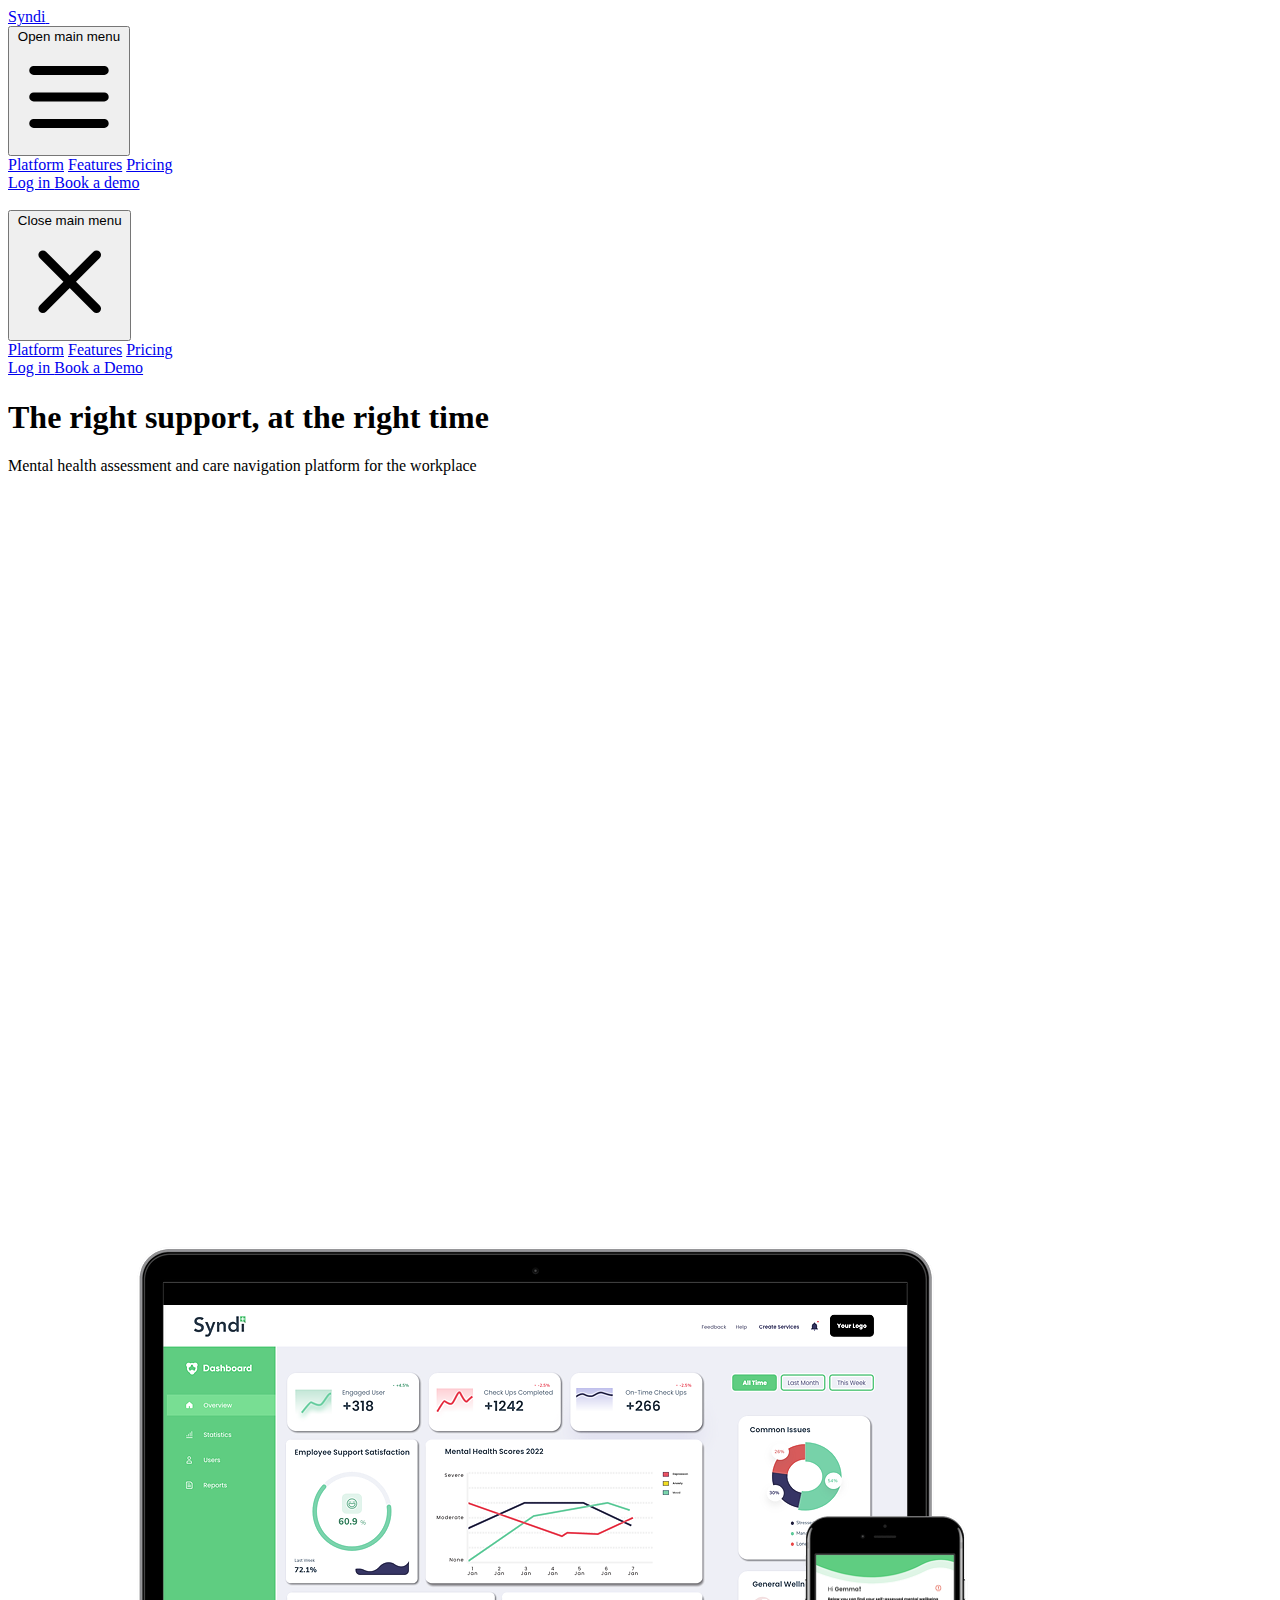
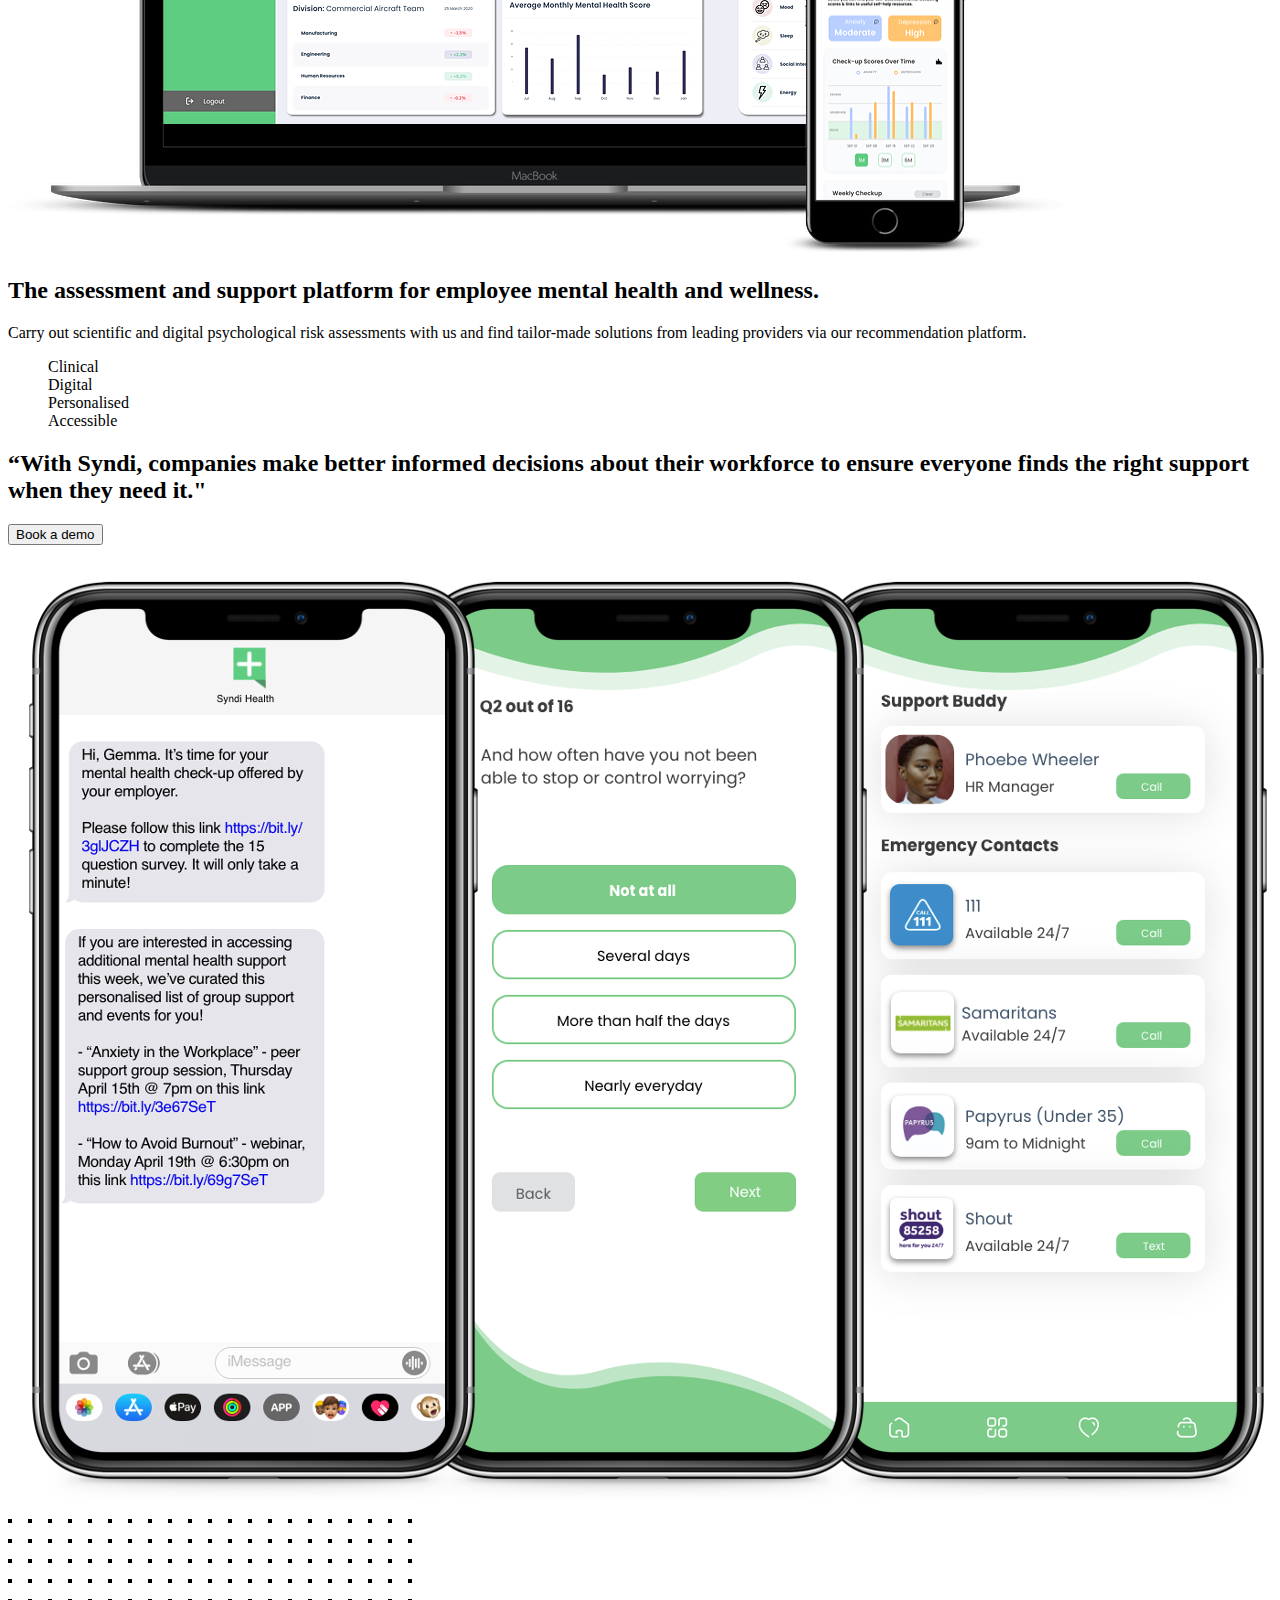
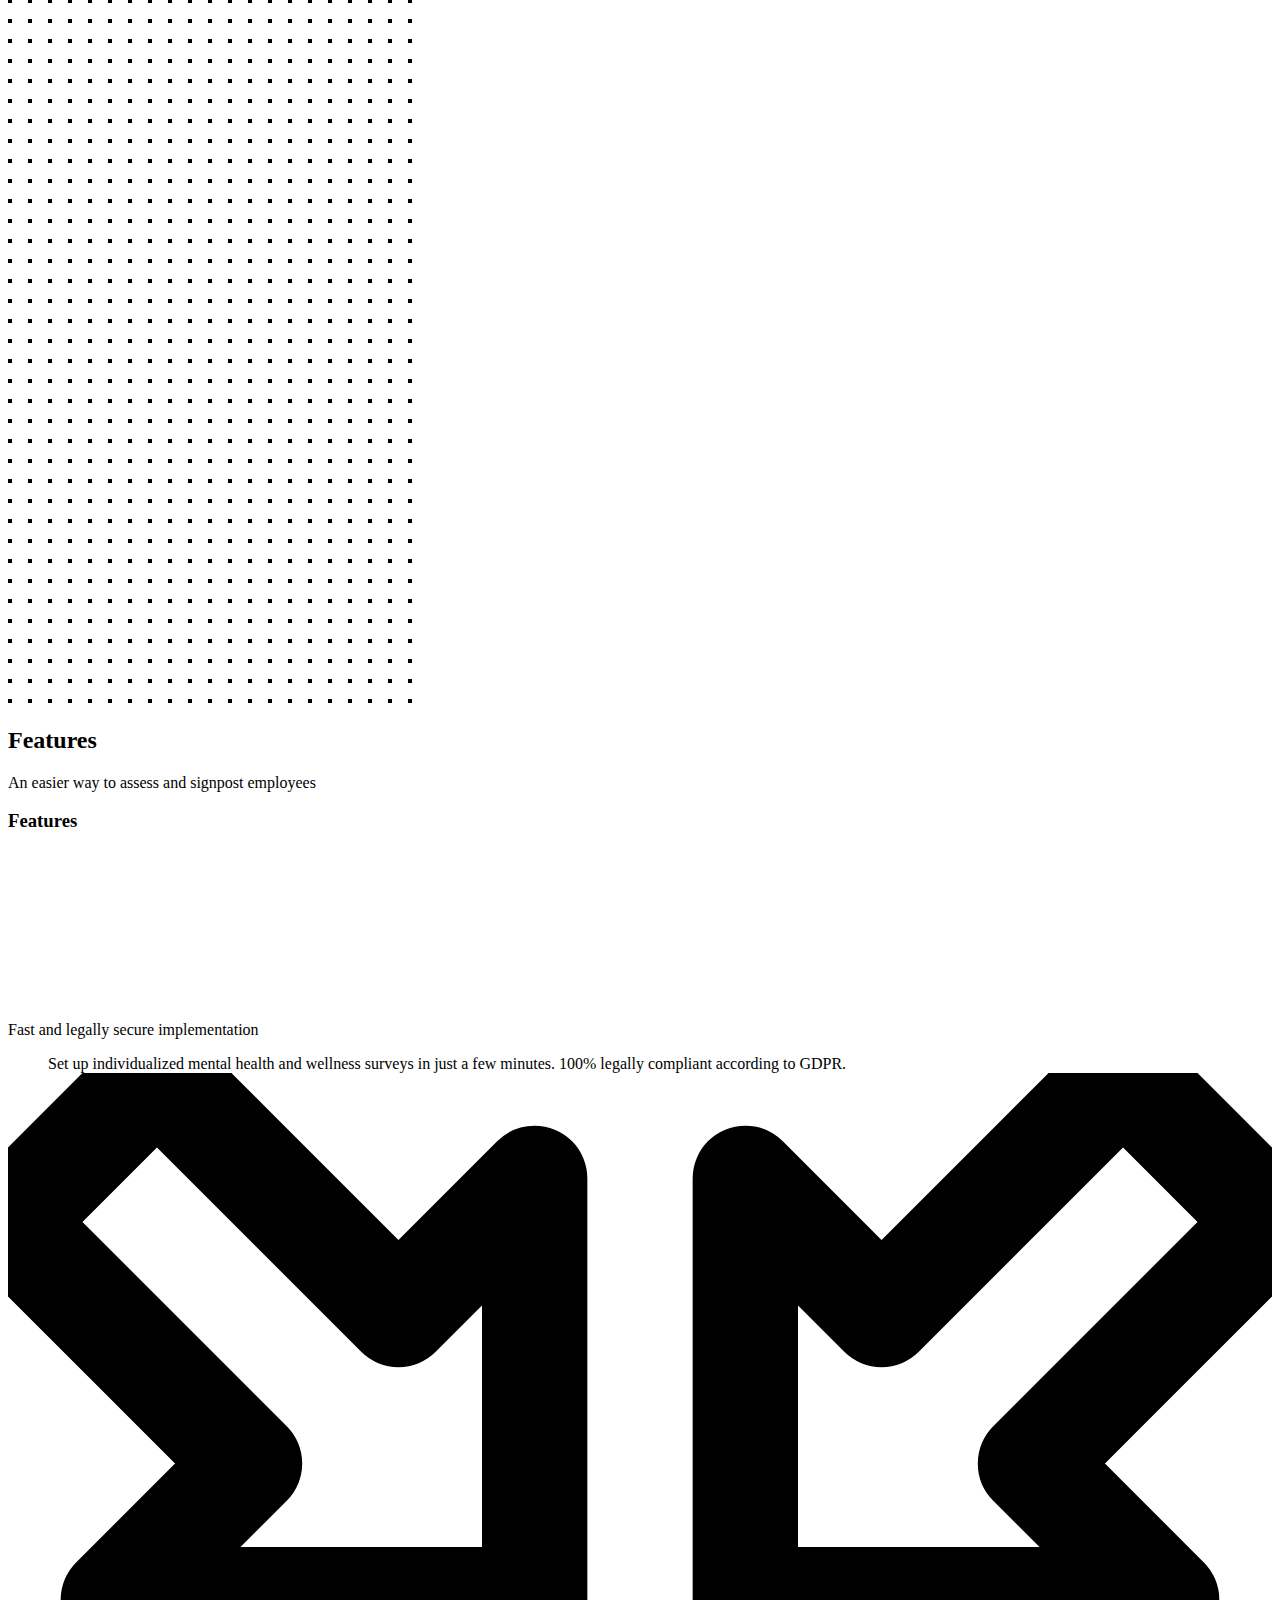
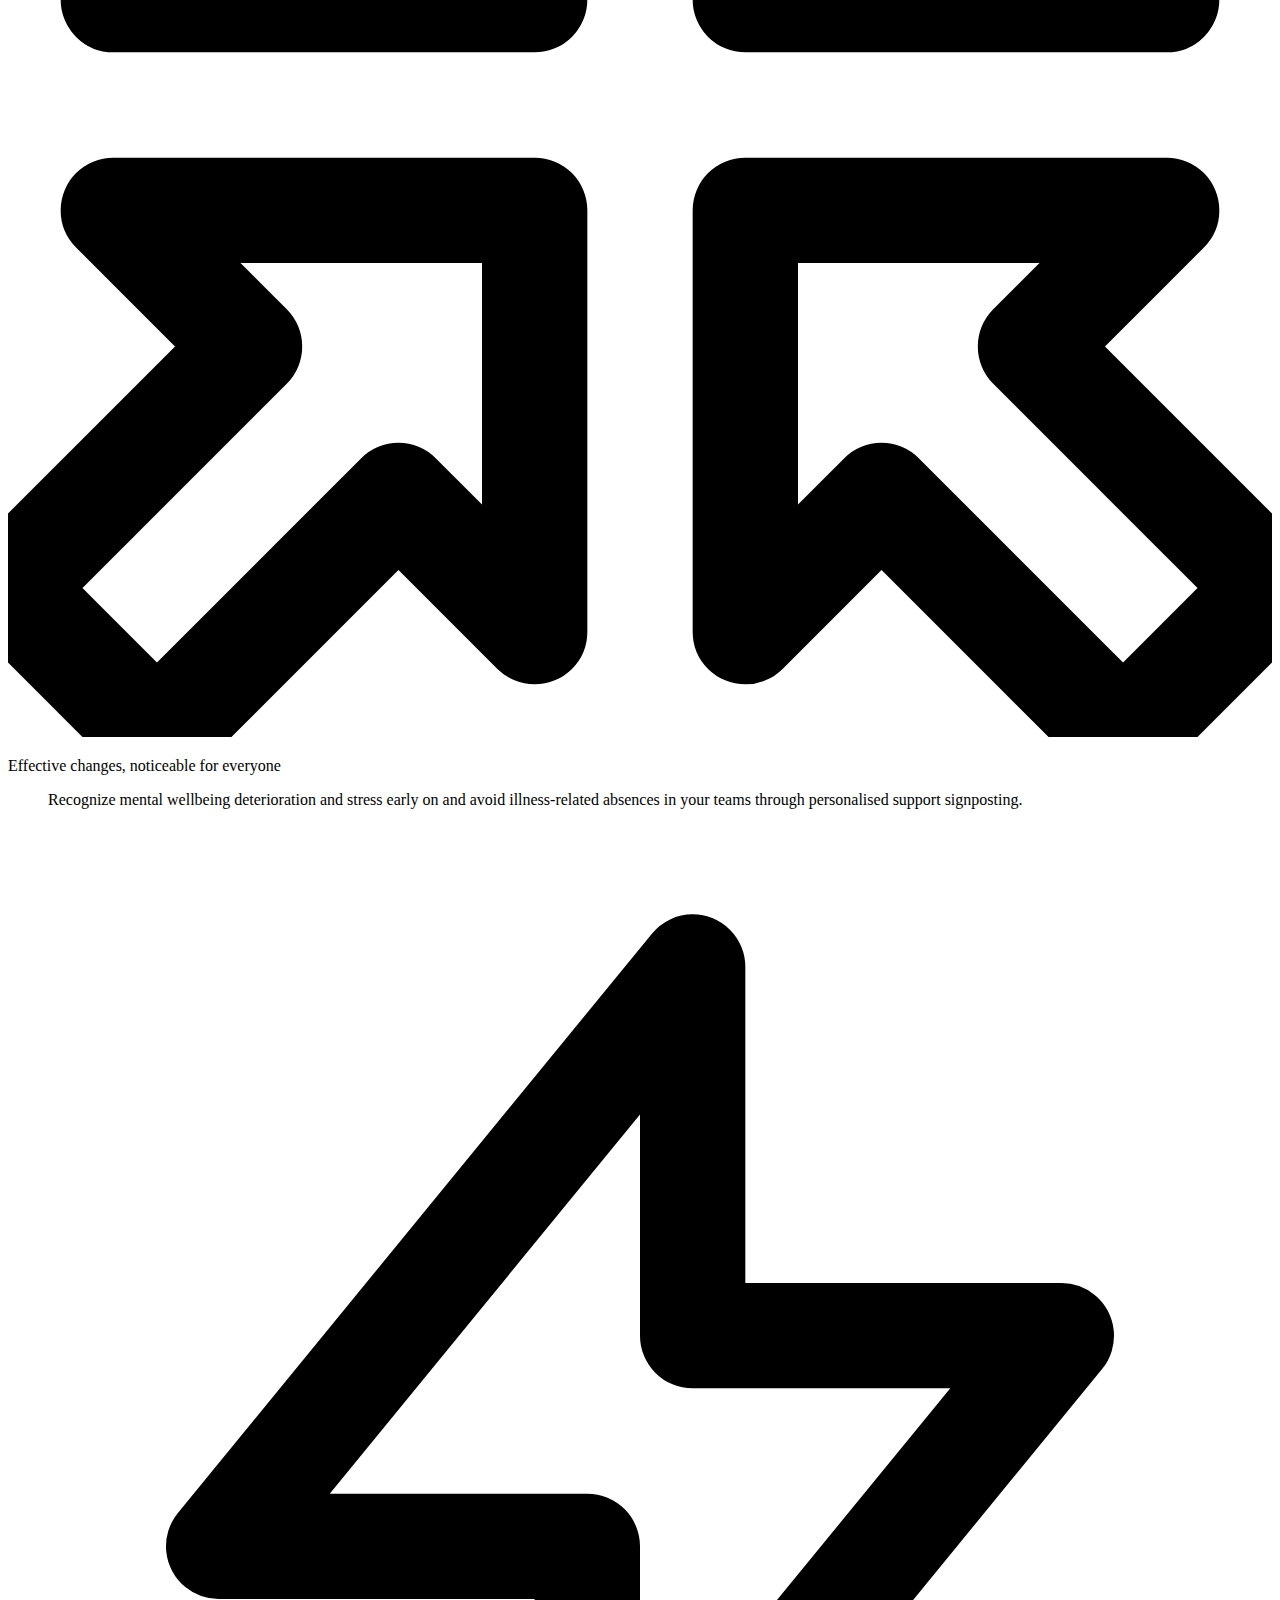
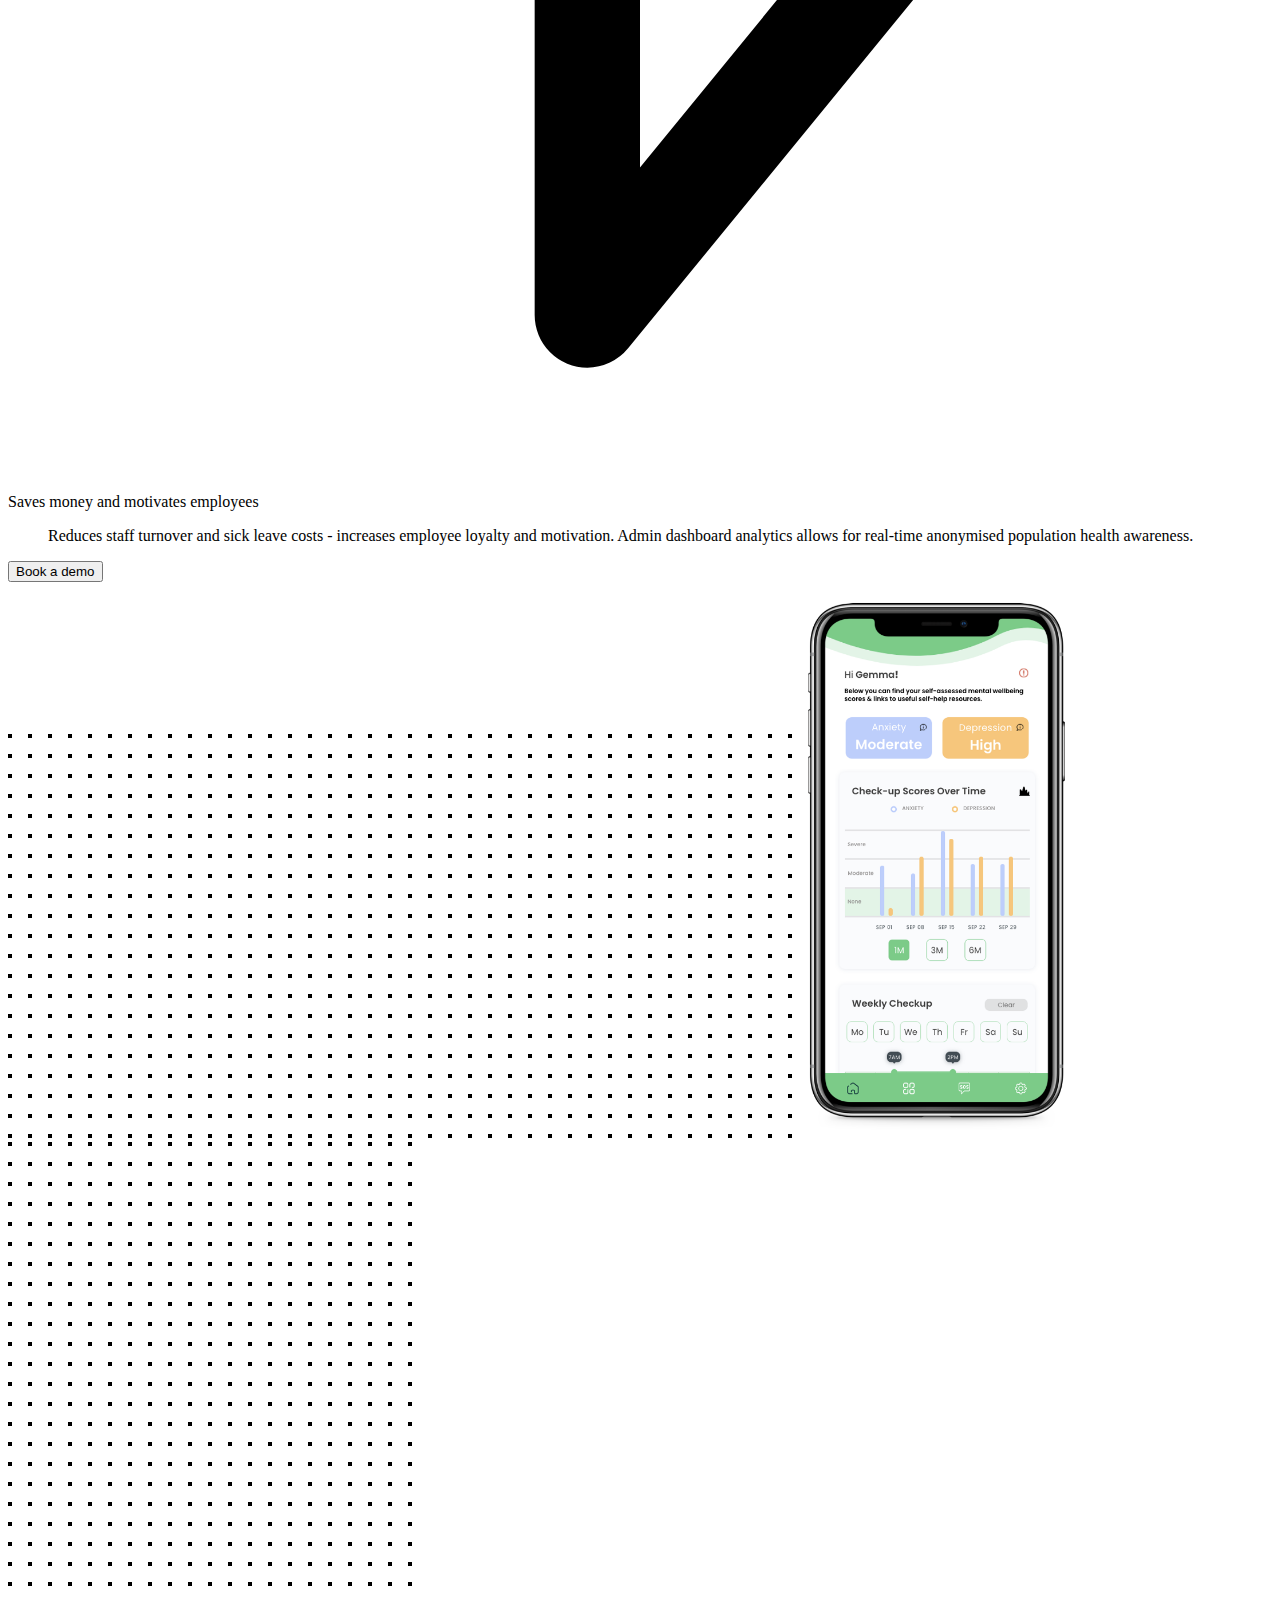
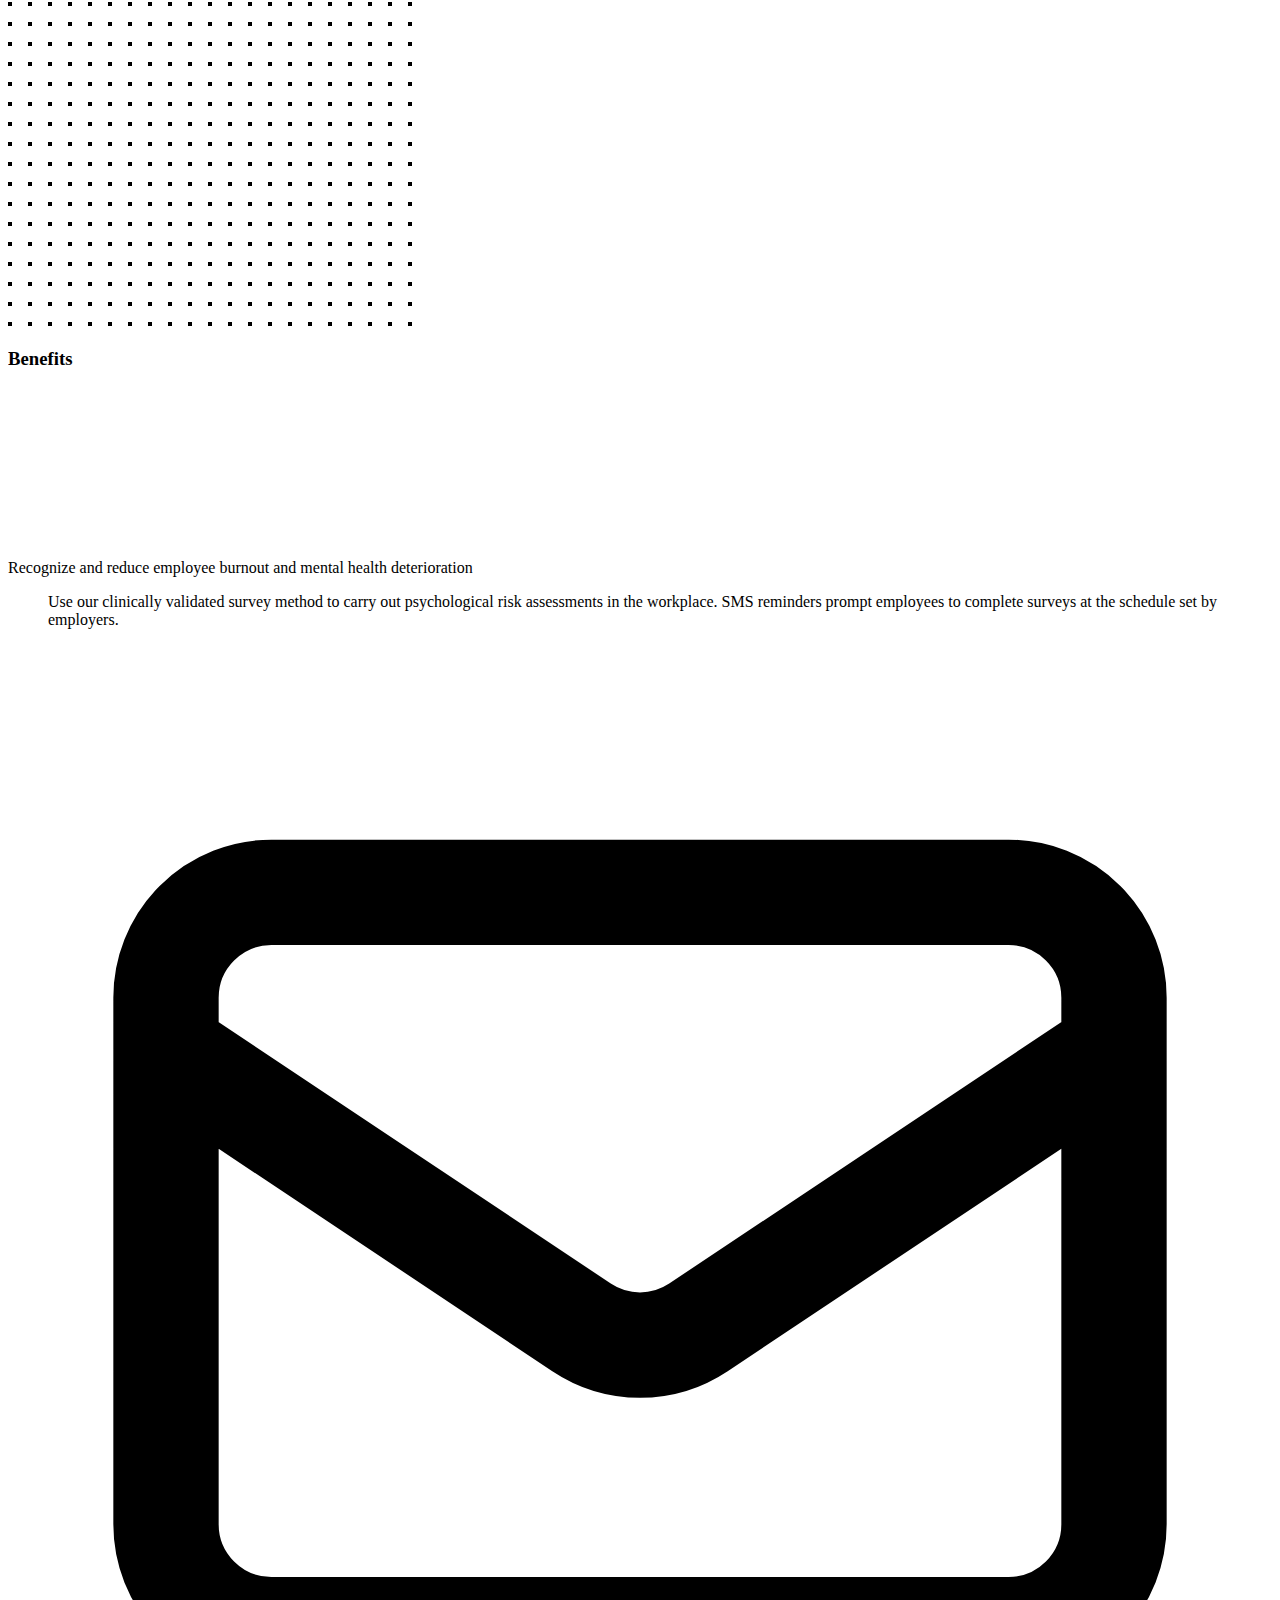
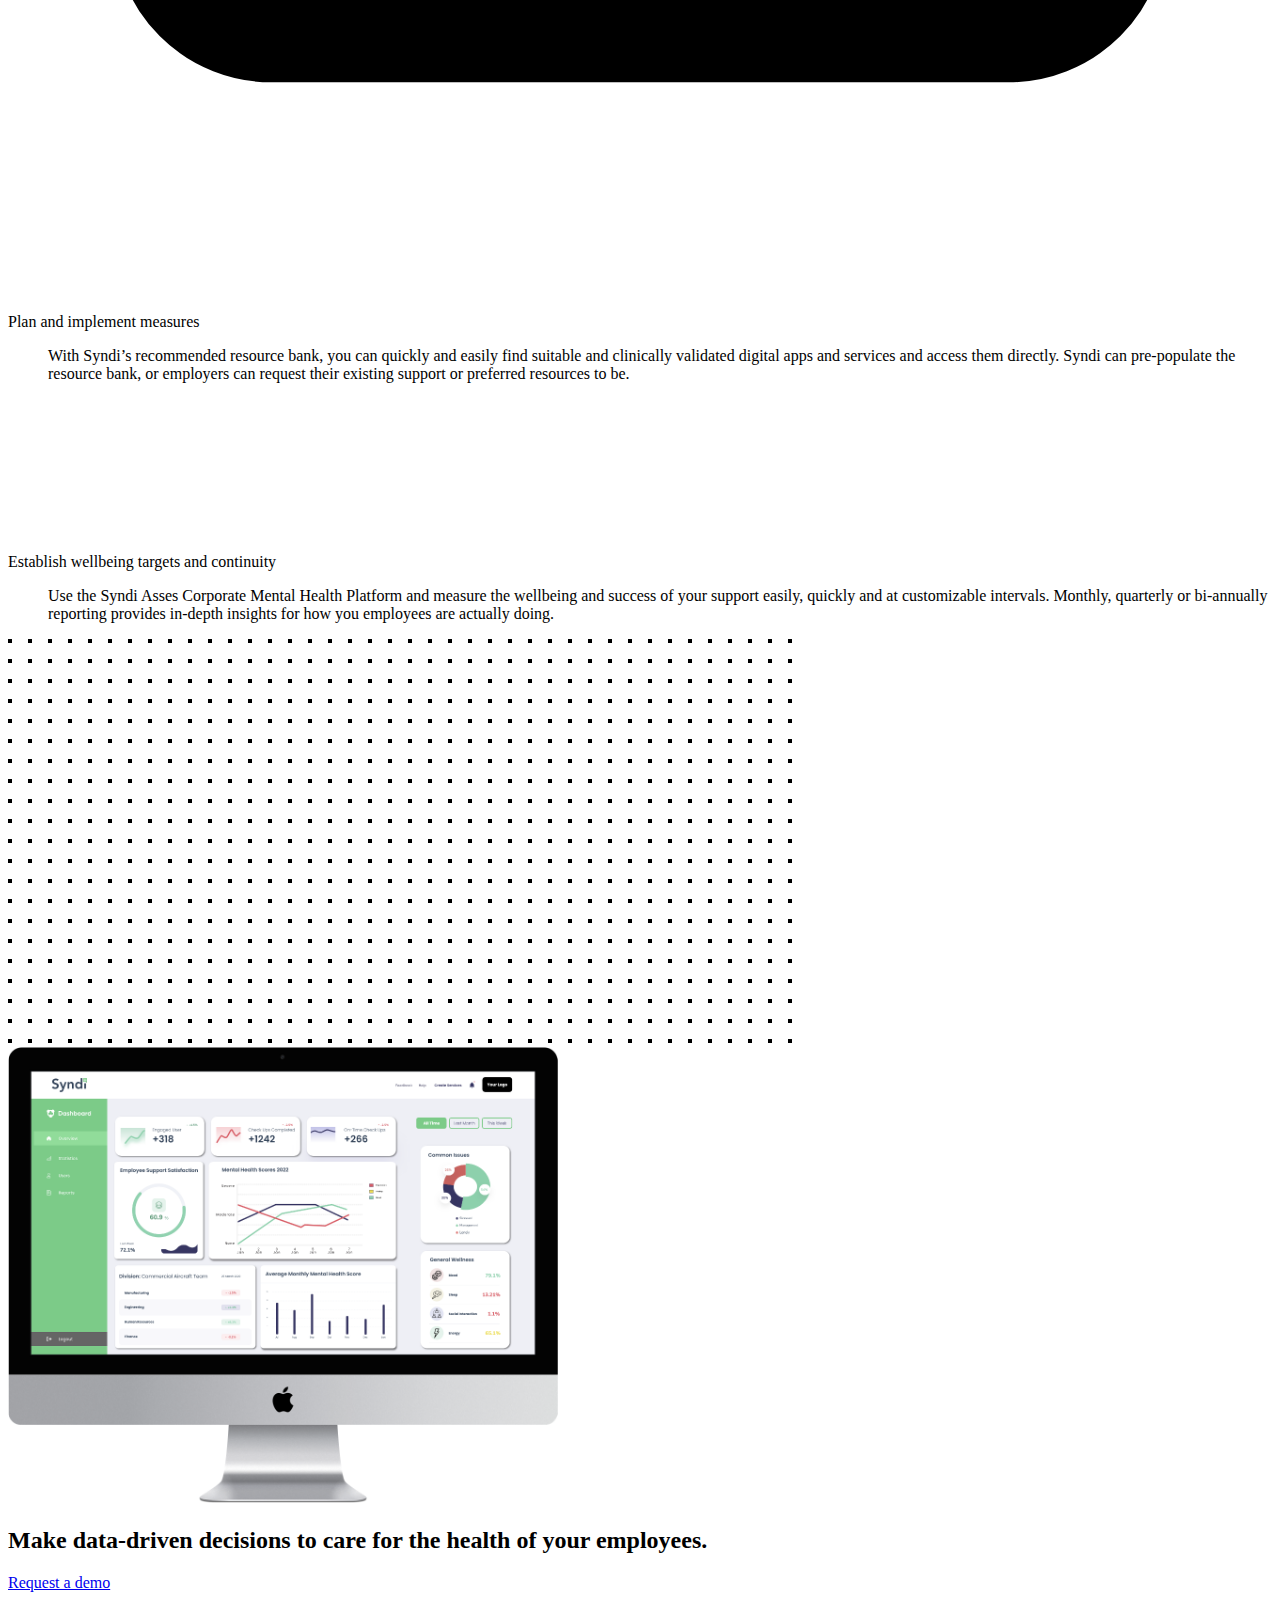
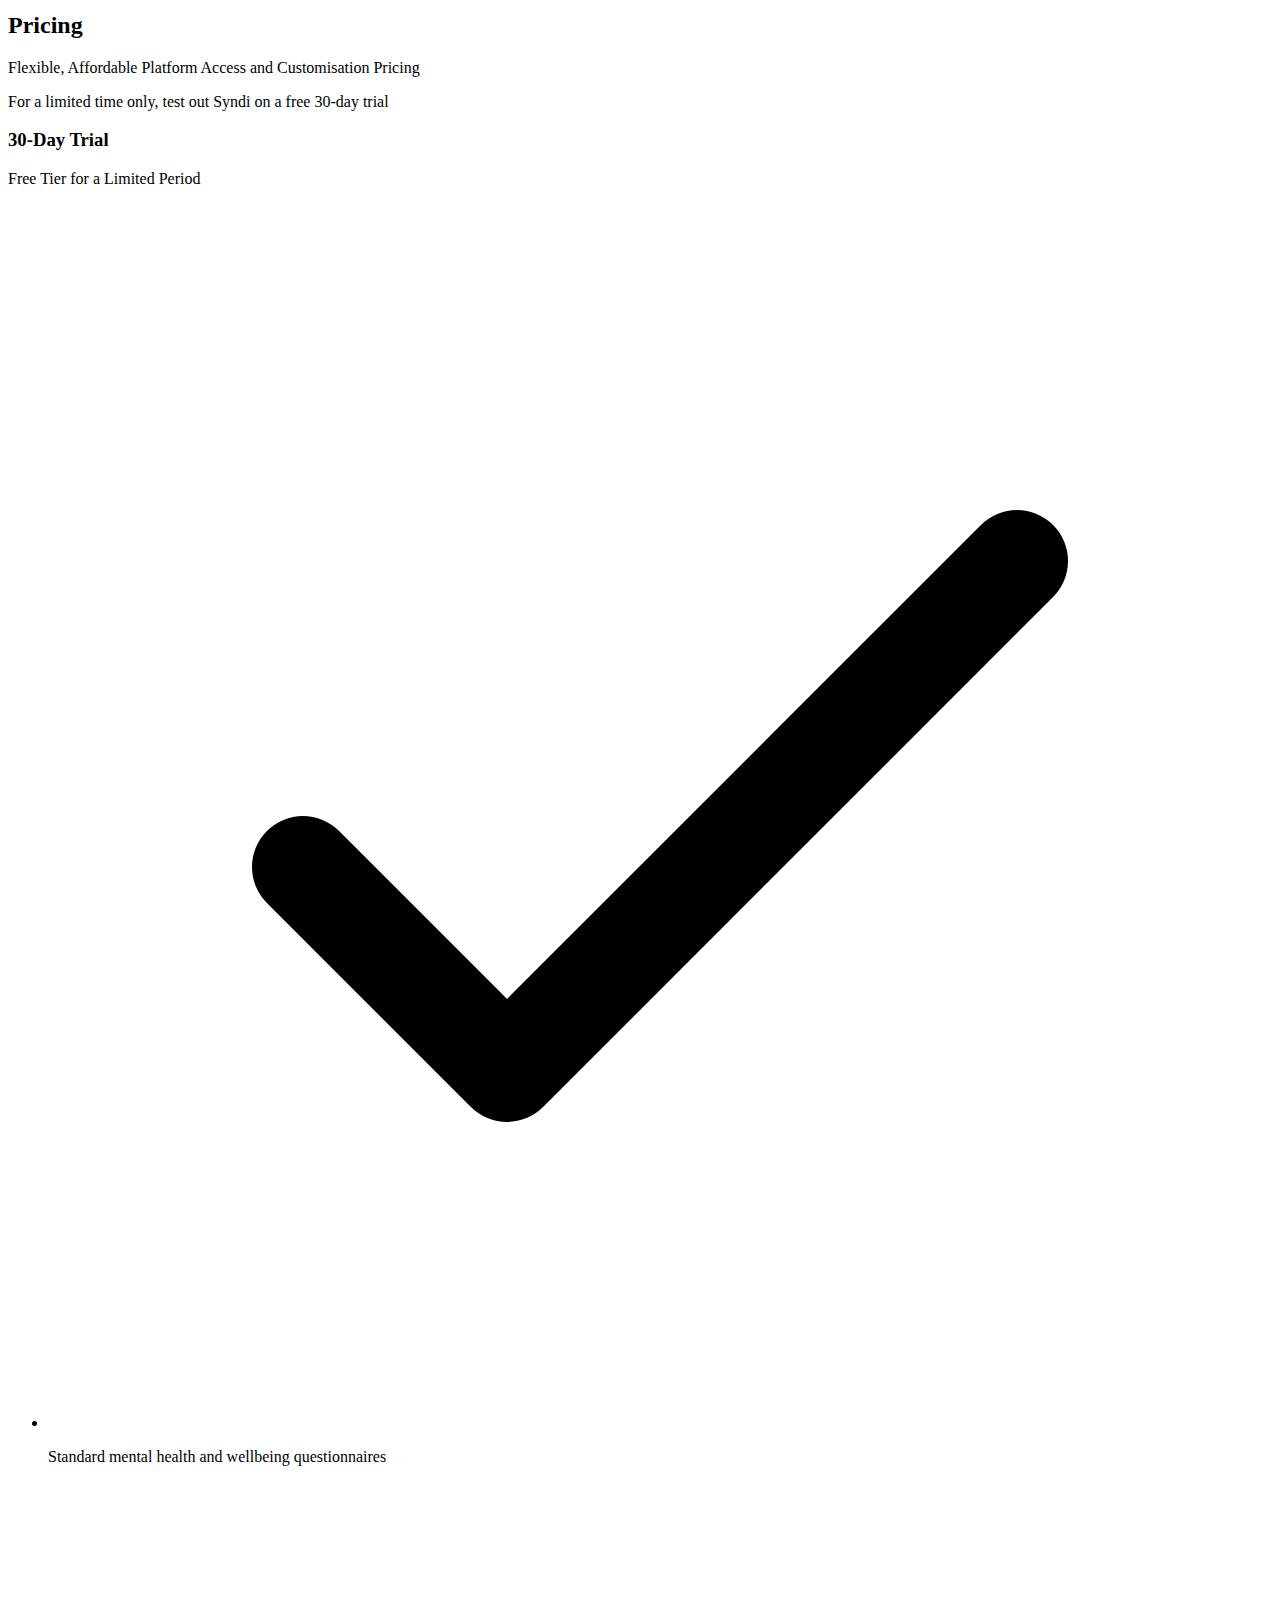
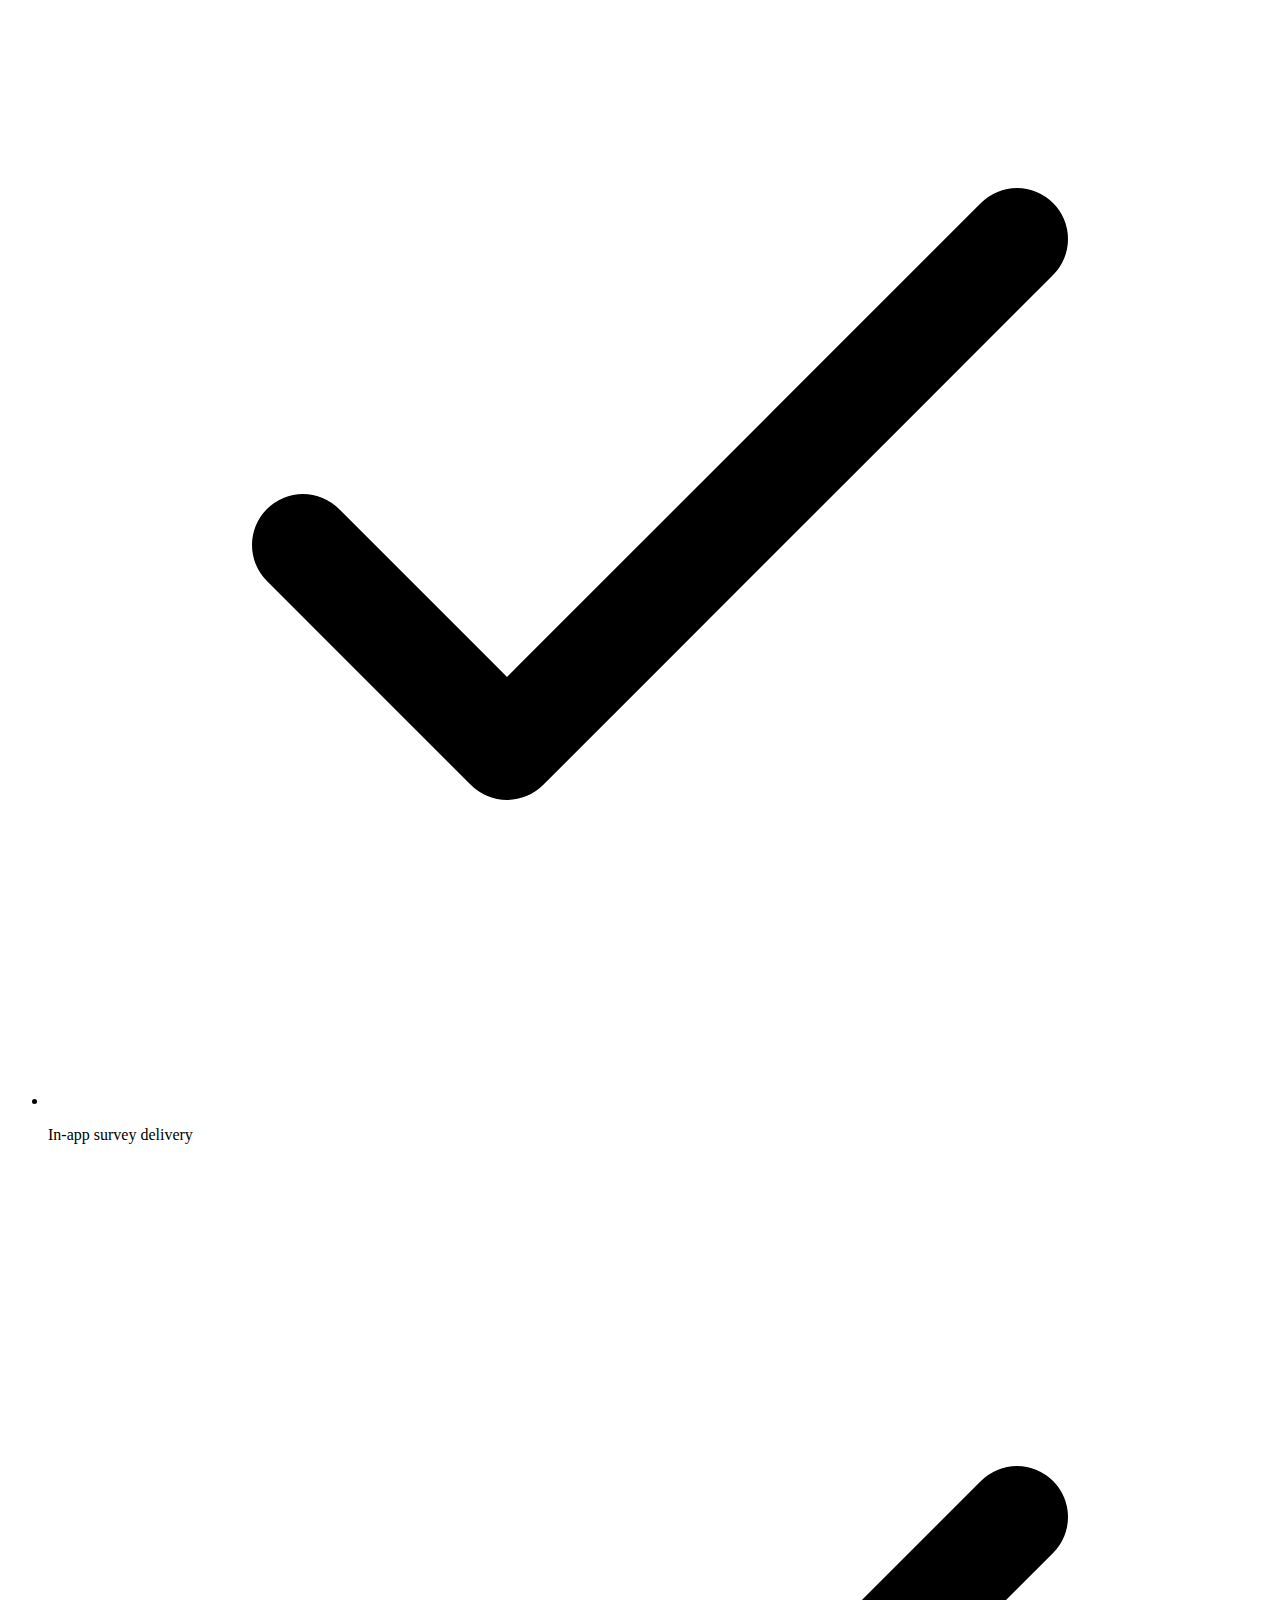
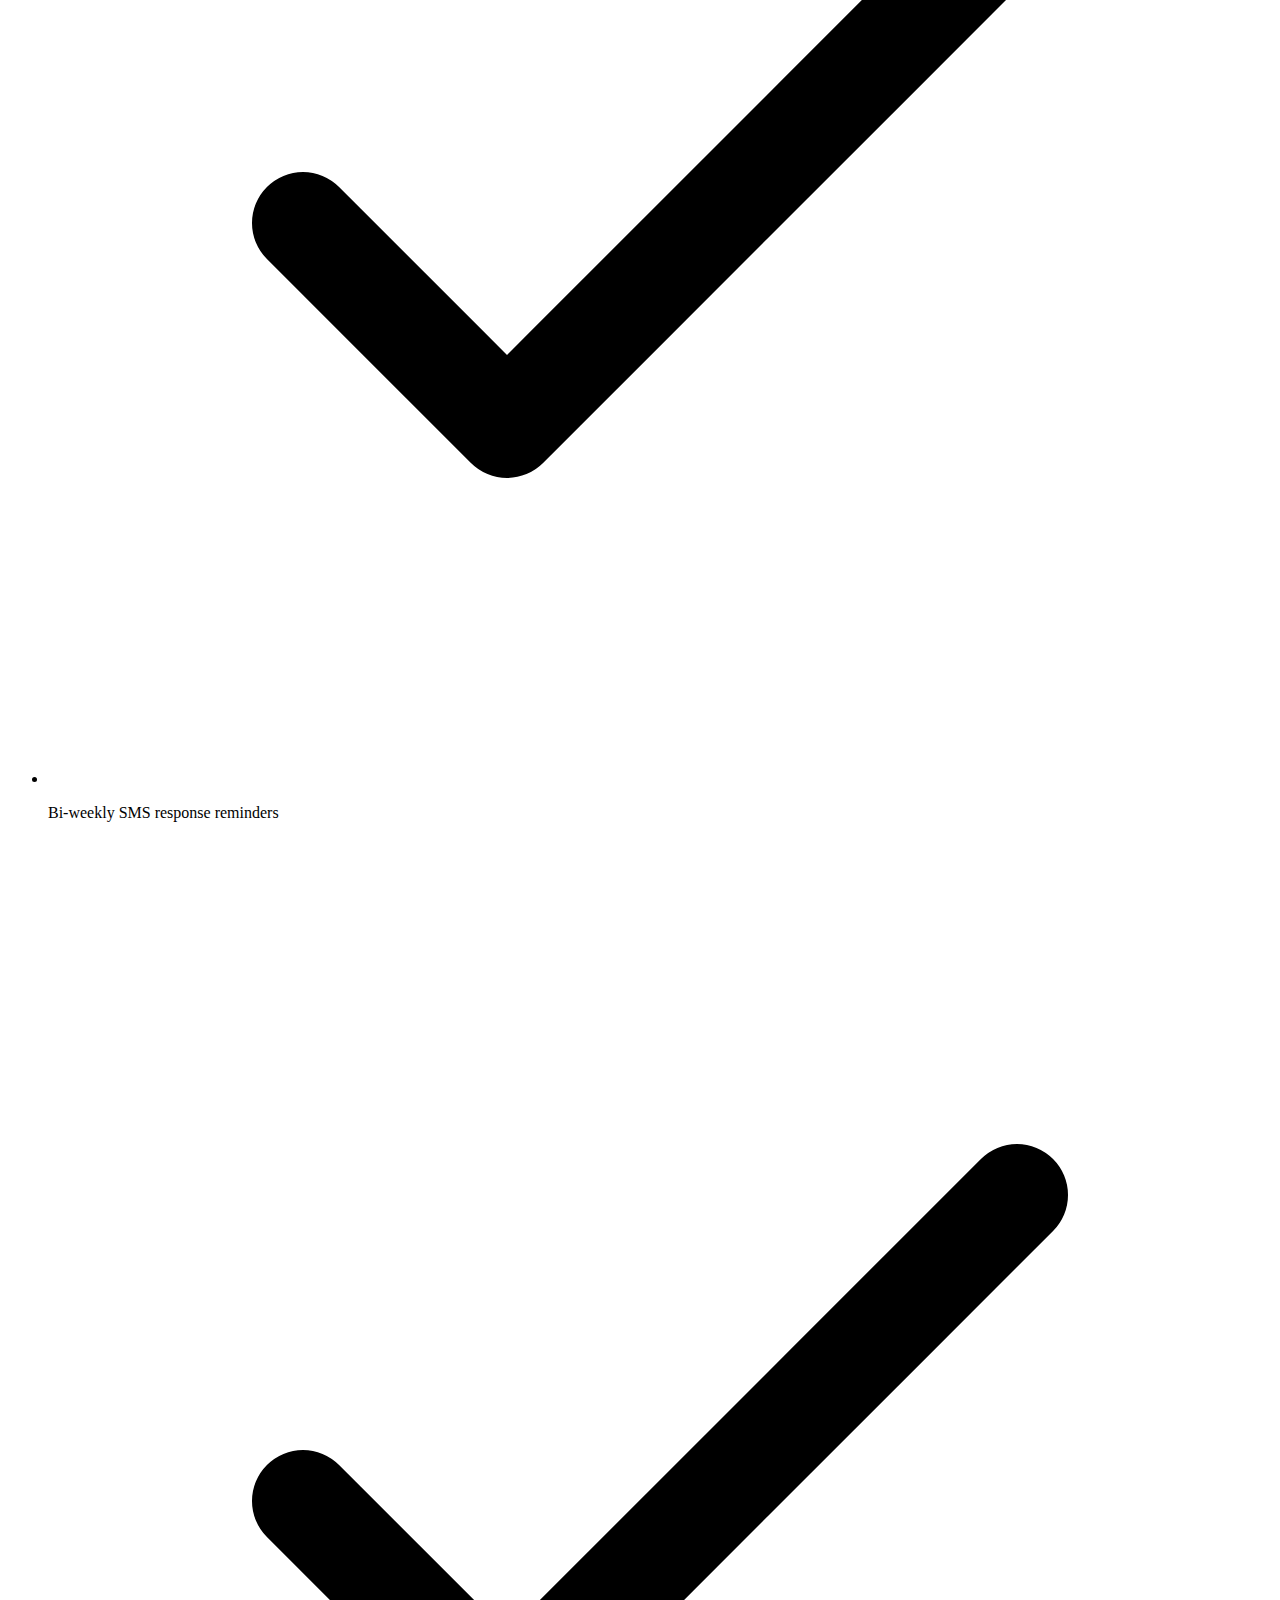
==== index.html @ d01b3caf "Update index.html" ====
<!DOCTYPE html>
<html lang="en">

<head>
  <meta charset="UTF-8">
  <meta http-equiv="X-UA-Compatible" content="IE=edge">
  <meta name="viewport" content="width=device-width, initial-scale=1.0">
  <title>Syndi Work - Mental Health at Work</title>
  <link rel="preload" href="img/SyndiHome.png" as="image">
  <link rel="stylesheet" href="public/styles.css">
  <link rel="stylesheet" href="styles.css">
  <link rel="icon" href="img/favicon.ico"/>
  <script src="https://cdnjs.cloudflare.com/ajax/libs/jquery/2.1.3/jquery.min.js"></script>
  <meta property="og:url" content="https://syndi.work/"/>
  <meta property=”og:type” content=”website”/>
  <meta property="og:title" content="Employee Mental Health"/>
  <meta property="og:description" content="Employee mental health and wellbeing platform that supports employee services in creating a healthy and motivating workingenvironment for their employees."/>
  <meta property="og:image" content="https://syndi.work/img/meta.png"/>
  <meta property="og:site_name" content="Syndi Health"/>
  <meta name="twitter:title" content="Employee Mental Health" />
  <meta name="twitter:image" content="https://syndi.work/img/meta.png" />
  <meta name="twitter:url" content="https://syndi.work/" />
  <meta name="twitter:card" content="Employee mental health and wellbeing platform" />

  <!-- Global site tag (gtag.js) - Google Analytics -->
<script async src="https://www.googletagmanager.com/gtag/js?id=G-P3514LSE11"></script>
<script>
  window.dataLayer = window.dataLayer || [];
  function gtag(){dataLayer.push(arguments);}
  gtag('js', new Date());

  gtag('config', 'G-P3514LSE11');
</script>
</head>

<section>
  <div class="relative bg-white overflow-hidden">
    <div class="sticky hidden lg:block lg:absolute lg:inset-0" aria-hidden="true">
      <!-- <svg class="absolute top-0 left-1/2 transform translate-x-64 -translate-y-8" width="640" height="784" fill="none"
        viewBox="0 0 640 784"> -->
        <defs>
          <pattern id="9ebea6f4-a1f5-4d96-8c4e-4c2abf658047" x="118" y="0" width="20" height="20"
            patternUnits="userSpaceOnUse">
            <rect x="0" y="0" width="4" height="4" class="text-gray-200" fill="currentColor" />
          </pattern>
        </defs>
        <rect y="72" width="640" height="640" class="text-gray-50" fill="currentColor" />
        <rect x="118" width="404" height="784" fill="url(#9ebea6f4-a1f5-4d96-8c4e-4c2abf658047)" />
      </svg>
    </div>
    <div class="relative pb-12 sm:pb-20 lg:pb-18">
      <nav class=" py-4 relative max-w-7xl mx-auto flex items-center justify-between px-4 sm:px-6" aria-label="Global">
        <div class=" flex items-center flex-1">
          <div class="flex items-center justify-between w-full md:w-auto">
            <a href="index.html">
              <span class="sr-only">Syndi</span>
              <img class="h-8 w-auto sm:h-10" src="img/Syndi.png" alt="">
            </a>
            <div class="-mr-2 flex items-center md:hidden">
              <button id="main-menu" type="button"
                class="bg-white rounded-md p-2 inline-flex items-center justify-center text-gray-400 hover:text-gray-500 hover:bg-gray-100 focus:outline-none focus:ring-2 focus:ring-inset focus:ring-green-500"
                aria-expanded="false">
                <span class="sr-only">Open main menu</span>
                <!-- Heroicon name: outline/menu -->
                <svg class="h-6 w-6" xmlns="http://www.w3.org/2000/svg" fill="none" viewBox="0 0 24 24"
                  stroke="currentColor" aria-hidden="true">
                  <path stroke-linecap="round" stroke-linejoin="round" stroke-width="2" d="M4 6h16M4 12h16M4 18h16" />
                </svg>
              </button>
            </div>
          </div>
          <div class="hidden md:block md:ml-10 md:space-x-10">
            <a href="#platform" class="font-medium text-gray-500 hover:text-gray-900">Platform</a>

            <a href="#features" class="font-medium text-gray-500 hover:text-gray-900">Features</a>

            <a href="#pricing" class="font-medium text-gray-500 hover:text-gray-900">Pricing</a>

            <!-- <a href="#" class="font-medium text-gray-500 hover:text-gray-900">Company</a> -->
          </div>
        </div>
        <div class="hidden md:block text-right">
          <span class="mr-2 inline-flex rounded-md shadow-md ring-1 ring-black ring-opacity-5">
            <a href="login.html"
              class="inline-flex items-center px-4 py-2 border border-transparent text-base font-medium rounded-md text-green-600 bg-white hover:bg-gray-50">
              Log in
            </a>
          </span>
          <span class="inline-flex rounded-md shadow-md ring-1 ring-black ring-opacity-5">
            <a href="booking.html"
              class="inline-flex items-center px-4 py-2 border border-transparent text-base font-medium rounded-md text-white bg-green-600 hover:bg-gray-50 hover:text-green-600">
              Book a demo
            </a>
          </span>
        </div>
      </nav>

      <div class="absolute top-0 inset-x-0 p-2 transition transform origin-top-right md:hidden">
        <div id="dropdown"
          class="rounded-lg shadow-md bg-white ring-1 ring-black ring-opacity-5 overflow-hidden hidden">
          <div class="px-5 pt-4 flex items-center justify-between">
            <div>
              <img class="h-8 w-auto" src="img/Syndi.png" alt="">
            </div>
            <div class="-mr-2">
              <button id="closenav" type="button"
                class="bg-white rounded-md p-2 inline-flex items-center justify-center text-gray-400 hover:text-gray-500 hover:bg-gray-100 focus:outline-none focus:ring-2 focus:ring-inset focus:ring-green-500">
                <span class="sr-only">Close main menu</span>
                <!-- Heroicon name: outline/x -->
                <svg class="h-6 w-6" xmlns="http://www.w3.org/2000/svg" fill="none" viewBox="0 0 24 24"
                  stroke="currentColor" aria-hidden="true">
                  <path stroke-linecap="round" stroke-linejoin="round" stroke-width="2" d="M6 18L18 6M6 6l12 12" />
                </svg>
              </button>
            </div>
          </div>
          <div class="px-2 pt-2 pb-3 space-y-1">
            <a href="#platform"
              class="block px-3 py-2 rounded-md text-base font-medium text-gray-700 hover:text-gray-900 hover:bg-gray-50">Platform</a>
            <a href="#features"
              class="block px-3 py-2 rounded-md text-base font-medium text-gray-700 hover:text-gray-900 hover:bg-gray-50">Features</a>
            <a href="#pricing"
              class="block px-3 py-2 rounded-md text-base font-medium text-gray-700 hover:text-gray-900 hover:bg-gray-50">Pricing</a>
            <!-- <a href="#" class="block px-3 py-2 rounded-md text-base font-medium text-gray-700 hover:text-gray-900 hover:bg-gray-50">Company</a> -->
          </div>
          <a href="login.html"
            class="block w-full px-5 py-3 text-center font-medium text-green-600 bg-gray-50 hover:bg-gray-100">
            Log in
          </a>
          <a href="booking.html"
            class="block w-full px-5 py-3 text-center font-medium text-green-600 bg-gray-50 hover:bg-gray-100">
            Book a Demo
          </a>
        </div>
      </div>

      <main class="lg:mt-40 mx-auto max-w-7xl px-4 sm:mt-20 pt-12 sm:px-6">
        <div class="lg:grid lg:grid-cols-12 lg:gap-8">
          <div class="self-center sm:text-center md:max-w-2xl md:mx-auto lg:col-span-6 lg:text-left">
            <h1>
              <span class="block text-4xl tracking-tight font-extrabold sm:text-5xl xl:text-6xl">
                <span class="block text-gray-900">The right support,</span>
                <span class="block text-green-600">at the right time</span>
              </span>
            </h1>
            <p class="mt-3 text-base text-gray-500 sm:mt-5 sm:text-xl lg:text-lg xl:text-xl">
              Mental health assessment and care navigation platform for the workplace
            </p>
          </div>
          <div
            class="video relative sm:max-w-lg sm:mx-auto lg:mt-0 lg:max-w-none lg:mx-0 lg:col-span-6 lg:flex lg:items-center">
            <svg
              class="absolute top-0 left-1/2 transform -translate-x-1/2 -translate-y-8 scale-75 origin-top sm:scale-100 lg:hidden"
              width="640" height="784" fill="none" viewBox="0 0 640 784" aria-hidden="true">
              <defs>
                <pattern id="4f4f415c-a0e9-44c2-9601-6ded5a34a13e" x="118" y="0" width="20" height="20"
                  patternUnits="userSpaceOnUse">
                  <rect x="0" y="0" width="4" height="4" class="text-gray-200" fill="currentColor" />
                </pattern>
              </defs>
            </svg>
            <div class="w-full relative homepic" style="margin-top: -2rem;">
              <img src="img/SyndiHome.png" alt="">
            </div>
          </div>
        </div>
      </main>
    </div>
  </div>
</section>

<section>
  <div class="bg-gray-50 pt-12 sm:pt-16" id="platform">
    <div class="max-w-7xl mx-auto px-4 sm:px-6 lg:px-8">
      <div class="max-w-4xl mx-auto text-center">
        <h2 class="text-3xl font-extrabold text-gray-900 sm:text-4xl">
          The assessment and support platform for employee mental health and wellness. 
        </h2>
        <p class="mt-3 text-xl text-gray-500 sm:mt-4">
          Carry out scientific and digital psychological risk assessments with us and find tailor-made solutions from leading providers via our recommendation platform.         </p>
      </div>
    </div>
    <!-- <div class="pt-8 video justify-center relative sm:max-w-lg sm:mx-auto lg:mt-0 lg:max-w-none lg:mx-0 lg:col-span-6 lg:flex lg:items-center">
      <div class="relative">
        <iframe width="500" height="315" src="https://www.youtube.com/embed/IvwYChfEUGQ??rel=0"
          title="YouTube video player" frameborder="0"
          allow="accelerometer; autoplay; clipboard-write; encrypted-media; gyroscope; picture-in-picture"
          allowfullscreen></iframe>
        <button type="button"
          class="relative block w-full bg-white rounded-lg overflow-hidden focus:outline-none focus:ring-2 focus:ring-offset-2 focus:ring-green-500">
        </button>
      </div>
    </div> -->
    <div class=" mt-10 pb-4 bg-white">
      <div class="relative four-boxes">
        <div class="absolute inset-0 h-1/2 bg-gray-50"></div>
        <div class=" relative max-w-7xl mx-auto px-4 sm:px-6 lg:px-8">
          <div class="max-w-4xl mx-auto">
            <dl class="rounded-lg bg-white shadow-lg sm:grid sm:grid-cols-4">
              <div class="flex flex-col border-b border-gray-100 p-6 text-center sm:border-0 sm:border-r">
                <dd class="four-cols order-1 text-2xl font-extrabold text-green-600">
                  Clinical
                </dd>
              </div>
              <div
                class="flex flex-col border-t border-b border-gray-100 p-6 text-center sm:border-0 sm:border-l sm:border-r">
                <dd class="four-cols order-1 text-2xl font-extrabold text-green-600">
                  Digital
                </dd>
              </div>
              <div
                class="flex flex-col border-t border-b border-gray-100 p-6 text-center sm:border-0 sm:border-l sm:border-r">
                <dd class="four-cols order-1 text-2xl font-extrabold text-green-600">
                  Personalised
                </dd>
              </div>
              <div class="flex flex-col border-t border-gray-100 p-6 text-center sm:border-0 sm:border-l">
                <dd class="four-cols order-1 text-2xl font-extrabold text-green-600">
                  Accessible
                </dd>
              </div>
            </dl>
          </div>
        </div>
      </div>
    </div>
  </div>
</section>

<section>
  <div class="relative bg-white pb-6 overflow-hidden">
    <div class="mt-24">
      <div class="lg:mx-auto lg:max-w-7xl lg:px-8 lg:grid lg:grid-cols-2 lg:grid-flow-col-dense lg:gap-24">
        <div class="px-4 max-w-xl mx-auto sm:px-6 lg:py-32 lg:max-w-none lg:mx-0 lg:px-0 lg:col-start-2 ">
          <div>
            <div class="">
              <h2 class="text-3xl font-extrabold tracking-tight text-gray-900 animation-element slide-right">
                “With Syndi, companies make better informed decisions about their workforce to ensure everyone finds the right support when they need it."</h2>
              <!-- <p class="mt-4 text-lg text-gray-500 animation-element slide-right">
                Syndi Assess is a university mental health and wellbeing platform that supports employee services in
                creating a healthy and motivating studying environment for their employees.
              </p> -->
            </div>
            <div class="mt-6">
              <a href="booking.html">
                <button type="button" class="inline-flex items-center px-6 py-3 border border-transparent text-base font-medium rounded-md shadow-sm text-white bg-green-600 hover:bg-white hover:text-green-600 focus:outline-none focus:ring-2 focus:ring-offset-2 focus:ring-indigo-500">
                  Book a demo
                </button>
              </a>
            </div>
          </div>
        </div>
        <div class="mt-12 sm:mt-16 lg:mt-0 lg:col-start-1">
          <div class="screens pr-2 -ml-50 sm:pr-6 lg:px-0 lg:m-0 lg:relative lg:h-full">
            <img class="w-full rounded-xl ring-1 ring-black ring-opacity-0 lg:absolute lg:right-0 lg:h-full lg:w-auto lg:max-w-none animation-element slide-left"
              src="img/three-screen.png" alt="Customer profile user interface">
          </div>
        </div>
      </div>
      <div class="lg:text-center">
      </div>
    </div>
  </div>
</section>

<section>
  <div class="py-16 bg-gray-50 overflow-hidden lg:py-24">
    <div class="relative max-w-xl mx-auto px-4 sm:px-6 lg:px-8 lg:max-w-7xl">
      <svg class="hidden lg:block absolute left-full transform -translate-x-1/2 -translate-y-1/4" width="404"
        height="784" fill="none" viewBox="0 0 404 784" aria-hidden="true">
        <defs>
          <pattern id="b1e6e422-73f8-40a6-b5d9-c8586e37e0e7" x="0" y="0" width="20" height="20"
            patternUnits="userSpaceOnUse">
            <rect x="0" y="0" width="4" height="4" class="text-gray-200" fill="currentColor" />
          </pattern>
        </defs>
        <rect width="404" height="784" fill="url(#b1e6e422-73f8-40a6-b5d9-c8586e37e0e7)" />
      </svg>
      <div class="lg:text-center" id="features">
        <h2 class="text-base text-green-600 font-semibold tracking-wide uppercase">Features</h2>
        <p class="mt-2 text-3xl leading-8 font-extrabold tracking-tight text-gray-900 sm:text-4xl">
          An easier way to assess and signpost employees
        </p>
      </div>
      <div class="relative mt-12 lg:mt-24 lg:grid lg:grid-cols-2 lg:gap-8 lg:items-center animation-element slide-left">
        <div class="relative">
          <h3 class="text-2xl font-extrabold text-gray-900 tracking-tight sm:text-3xl">
            Features
          </h3>
          <!-- <p class="mt-3 text-lg text-gray-500">
          Lorem ipsum dolor sit amet consectetur adipisicing elit. Pariatur minima sequi recusandae, porro maiores officia assumenda aliquam laborum ab aliquid veritatis impedit odit adipisci optio iste blanditiis facere. Totam, velit.
        </p> -->
          <dl class="mt-10 space-y-10">
            <div class="relative">
              <dt>
                <div class="absolute flex items-center justify-center h-12 w-12 rounded-md bg-green-600 text-white">
                  <svg class="h-6 w-6" xmlns="http://www.w3.org/2000/svg" fill="white" fill-rule="evenodd"
                    clip-rule="evenodd">
                    <path stroke-linecap="round" stroke-linejoin="round" stroke-width="2"
                    d="M15.91 13.34l2.636-4.026-.454-.406-3.673 3.099c-.675-.138-1.402.068-1.894.618-.736.823-.665 2.088.159 2.824.824.736 2.088.665 2.824-.159.492-.55.615-1.295.402-1.95zm-3.91-10.646v-2.694h4v2.694c-1.439-.243-2.592-.238-4 0zm8.851 2.064l1.407-1.407 1.414 1.414-1.321 1.321c-.462-.484-.964-.927-1.5-1.328zm-18.851 4.242h8v2h-8v-2zm-2 4h8v2h-8v-2zm3 4h7v2h-7v-2zm21-3c0 5.523-4.477 10-10 10-2.79 0-5.3-1.155-7.111-3h3.28c1.138.631 2.439 1 3.831 1 4.411 0 8-3.589 8-8s-3.589-8-8-8c-1.392 0-2.693.369-3.831 1h-3.28c1.811-1.845 4.321-3 7.111-3 5.523 0 10 4.477 10 10z" />
                  </svg>
                </div>
                <p class="ml-16 text-lg leading-6 font-medium text-gray-900">
                  Fast and legally secure implementation
                </p>
              </dt>
              <dd class="mt-2 ml-16 text-base text-gray-500">
                Set up individualized mental health and wellness surveys in just a few minutes. 100&#37; legally compliant according to GDPR. 
              </dd>
            </div>
            <div class="relative">
              <dt>
                <div class="absolute flex items-center justify-center h-12 w-12 rounded-md bg-green-600 text-white">
                  <!-- Heroicon name: outline/scale -->
                  <svg class="h-6 w-6" xmlns="http://www.w3.org/2000/svg" fill="none" viewBox="0 0 24 24"
                    stroke="currentColor" aria-hidden="true">
                    <path stroke-linecap="round" stroke-linejoin="round" stroke-width="2"
                      d="M16.586 19.414l-2.586 2.586v-8h8l-2.586 2.586 4.586 4.586-2.828 2.828-4.586-4.586zm-13.758-19.414l-2.828 2.828 4.586 4.586-2.586 2.586h8v-8l-2.586 2.586-4.586-4.586zm16.586 7.414l2.586 2.586h-8v-8l2.586 2.586 4.586-4.586 2.828 2.828-4.586 4.586zm-19.414 13.758l2.828 2.828 4.586-4.586 2.586 2.586v-8h-8l2.586 2.586-4.586 4.586z" />
                  </svg>
                </div>
                <p class="ml-16 text-lg leading-6 font-medium text-gray-900">Effective changes, noticeable for everyone</p>
              </dt>
              <dd class="mt-2 ml-16 text-base text-gray-500">
                Recognize mental wellbeing deterioration and stress early on and avoid illness-related absences in your teams through personalised support signposting.
              </dd>
            </div>
            <div class="relative">
              <dt>
                <div class="absolute flex items-center justify-center h-12 w-12 rounded-md bg-green-600 text-white">
                  <!-- Heroicon name: outline/lightning-bolt -->
                  <svg class="h-6 w-6" xmlns="http://www.w3.org/2000/svg" fill="none" viewBox="0 0 24 24"
                    stroke="currentColor" aria-hidden="true">
                    <path stroke-linecap="round" stroke-linejoin="round" stroke-width="2"
                      d="M13 10V3L4 14h7v7l9-11h-7z" />
                  </svg>
                </div>
                <p class="ml-16 text-lg leading-6 font-medium text-gray-900">
                  Saves money and motivates employees
                </p>
              </dt>
              <dd class="mt-2 ml-16 text-base text-gray-500">
                Reduces staff turnover and sick leave costs - increases employee loyalty and motivation. Admin dashboard analytics allows for real-time anonymised population health awareness.
              </dd>
            </div>
          </dl>
          <div class="text-center mt-12">
            <a href="booking.html">
              <button type="button" class="inline-flex items-center px-6 py-3 border border-transparent text-base font-medium rounded-md shadow-sm text-white bg-green-600 hover:bg-white hover:text-green-600 focus:outline-none focus:ring-2 focus:ring-offset-2 focus:ring-indigo-500">
                Book a demo
              </button>
            </a>
          </div>
        </div>
        <div class="mt-10 -mx-4 relative lg:mt-0 animation-element slide-right" aria-hidden="true">
          <svg class="absolute left-1/2 transform -translate-x-1/2 translate-y-16 lg:hidden" width="784" height="404"
            fill="none" viewBox="0 0 784 404">
            <defs>
              <pattern id="ca9667ae-9f92-4be7-abcb-9e3d727f2941" x="0" y="0" width="20" height="20"
                patternUnits="userSpaceOnUse">
                <rect x="0" y="0" width="4" height="4" class="text-gray-200" fill="currentColor" />
              </pattern>
            </defs>
            <rect width="784" height="404" fill="url(#ca9667ae-9f92-4be7-abcb-9e3d727f2941)" />
          </svg>
          <img class="relative mx-auto" width="280" src="img/mobile-dashboard.png" alt="">
        </div>
    
      </div>
      <svg class="hidden lg:block absolute right-full transform translate-x-1/2 translate-y-12" width="404" height="784"
        fill="none" viewBox="0 0 404 784" aria-hidden="true">
        <defs>
          <pattern id="64e643ad-2176-4f86-b3d7-f2c5da3b6a6d" x="0" y="0" width="20" height="20"
            patternUnits="userSpaceOnUse">
            <rect x="0" y="0" width="4" height="4" class="text-gray-200" fill="currentColor" />
          </pattern>
        </defs>
        <rect width="404" height="784" fill="url(#64e643ad-2176-4f86-b3d7-f2c5da3b6a6d)" />
      </svg>

      <div class="relative mt-12 sm:mt-16 lg:mt-24 animation-element slide-right">
        <div class="lg:grid lg:grid-flow-row-dense lg:grid-cols-2 lg:gap-8 lg:items-center">
          <div class="lg:col-start-2">
            <h3 class="text-2xl font-extrabold text-gray-900 tracking-tight sm:text-3xl">
              Benefits
            </h3>
            <!-- <p class="mt-3 text-lg text-gray-500">
            Lorem ipsum dolor sit amet consectetur adipisicing elit. Impedit ex obcaecati natus eligendi delectus, cum deleniti sunt in labore nihil quod quibusdam expedita nemo.
          </p> -->
            <dl class="mt-10 space-y-10">
              <div class="relative">
                <dt>
                  <div class="absolute flex items-center justify-center h-12 w-12 rounded-md bg-green-600 text-white">
                    <!-- Heroicon name: outline/annotation -->
                    <svg class="h-6 w-6" xmlns="http://www.w3.org/2000/svg" fill="white" fill-rule="evenodd"
                      clip-rule="evenodd">
                      <path stroke-linecap="round" stroke-linejoin="round" stroke-width="2"
                      d="M23.809 21.646l-6.205-6.205c1.167-1.605 1.857-3.579 1.857-5.711 0-5.365-4.365-9.73-9.731-9.73-5.365 0-9.73 4.365-9.73 9.73 0 5.366 4.365 9.73 9.73 9.73 2.034 0 3.923-.627 5.487-1.698l6.238 6.238 2.354-2.354zm-20.955-11.916c0-3.792 3.085-6.877 6.877-6.877s6.877 3.085 6.877 6.877-3.085 6.877-6.877 6.877c-3.793 0-6.877-3.085-6.877-6.877z" />
                    </svg>
                  </div>
                  <p class="ml-16 text-lg leading-6 font-medium text-gray-900">
                    Recognize and reduce employee burnout and mental health deterioration  
                  </p>
                </dt>
                <dd class="mt-2 ml-16 text-base text-gray-500">
                  Use our clinically validated survey method to carry out psychological risk assessments in the workplace. SMS reminders prompt employees to complete surveys at the schedule set by employers.
                </dd>
              </div>
              <div class="relative">
                <dt>
                  <div class="absolute flex items-center justify-center h-12 w-12 rounded-md bg-green-600 text-white">
                    <!-- Heroicon name: outline/mail -->
                    <svg class="h-6 w-6" xmlns="http://www.w3.org/2000/svg" fill="none" viewBox="0 0 24 24"
                      stroke="currentColor" aria-hidden="true">
                      <path stroke-linecap="round" stroke-linejoin="round" stroke-width="2"
                        d="M3 8l7.89 5.26a2 2 0 002.22 0L21 8M5 19h14a2 2 0 002-2V7a2 2 0 00-2-2H5a2 2 0 00-2 2v10a2 2 0 002 2z" />
                    </svg>
                  </div>
                  <p class="ml-16 text-lg leading-6 font-medium text-gray-900">Plan and implement measures
                  </p>
                </dt>
                <dd class="mt-2 ml-16 text-base text-gray-500">
                  With Syndi’s recommended resource bank, you can quickly and easily find suitable and clinically validated digital apps and services and access them directly. Syndi can pre-populate the resource bank, or employers can request their existing support or preferred resources to be.
                </div>
              <div class="relative">
                <dt>
                  <div class="absolute flex items-center justify-center h-12 w-12 rounded-md bg-green-600 text-white">
                    <!-- Heroicon name: outline/mail -->
                    <svg class="h-6 w-6" xmlns="http://www.w3.org/2000/svg" fill="white" fill-rule="evenodd"
                      clip-rule="evenodd">
                      <path stroke-linecap="round" stroke-linejoin="round" stroke-width="2"
                        d="M12 2c5.514 0 10 4.486 10 10s-4.486 10-10 10-10-4.486-10-10 4.486-10 10-10zm0-2c-6.627 0-12 5.373-12 12s5.373 12 12 12 12-5.373 12-12-5.373-12-12-12zm3.222 18.917c5.666-5.905-.629-10.828-5.011-7.706l1.789 1.789h-6v-6l1.832 1.832c7.846-6.07 16.212 4.479 7.39 10.085z" />
                    </svg>
                  </div>
                  <p class="ml-16 text-lg leading-6 font-medium text-gray-900">
                    Establish wellbeing targets and  continuity
                  </p>
                </dt>
                <dd class="mt-2 ml-16 text-base text-gray-500">
                  Use the Syndi Asses Corporate Mental Health Platform and measure the wellbeing and success of your support easily, quickly and at customizable intervals.  Monthly, quarterly or bi-annually reporting provides in-depth insights for how you employees are actually doing.
                </dd>
                </div>
            </dl>
          </div>
          <div class="mt-10 -mx-4 relative lg:mt-0 lg:col-start-1">
            <svg class="absolute left-1/2 transform -translate-x-1/2 translate-y-16 lg:hidden" width="784" height="404"
              fill="none" viewBox="0 0 784 404" aria-hidden="true">
              <defs>
                <pattern id="e80155a9-dfde-425a-b5ea-1f6fadd20131" x="0" y="0" width="20" height="20"
                  patternUnits="userSpaceOnUse">
                  <rect x="0" y="0" width="4" height="4" class="text-gray-200" fill="currentColor" />
                </pattern>
              </defs>
              <rect width="784" height="404" fill="url(#e80155a9-dfde-425a-b5ea-1f6fadd20131)" />
            </svg>
            <img class="relative mx-auto" width="550" src="img/work-dashboard.png" alt="">
          </div>
        </div>
      </div>
    </div>
  </div>
</section>

<section>
<div class="bg-white">
  <div class="max-w-7xl mx-auto py-12 px-4 sm:px-6 lg:py-24 lg:px-8 lg:flex lg:items-center lg:justify-between">
    <h2 class="text-3xl font-extrabold tracking-tight text-gray-900 md:text-4xl">
      <span class="block">Make data-driven decisions to care</span>
      <span class="block text-green-600">for the health of your employees.</span>
    </h2>
    <div class="mt-8 flex lg:mt-0 lg:flex-shrink-0">
      <div class="inline-flex rounded-md shadow">
        <a href="booking.html" class="inline-flex items-center justify-center px-5 py-3 border border-transparent text-base font-medium rounded-md text-white bg-green-600 hover:bg-white hover:text-green-600">
          Request a demo
        </a>
      </div>
    </div>
  </div>
</div>
</section>

<!-- <section>
  <div class="bg-white">
    <div class="max-w-7xl mx-auto py-16 px-4 sm:py-20 sm:px-6 lg:px-8">
      <p class="pb-8 mt-2 text-3xl leading-8 font-extrabold tracking-tight text-gray-900 sm:text-4xl text-center">
        Our Customers
      </p>
      <h2 class="text-3xl font-extrabold text-white">
      The world's most innovative companies use Workflow
    </h2>
      <div class="flow-root mt-8 lg:mt-10">
        <div class="-mt-4 -ml-8 flex flex-wrap justify-between lg:-ml-4">
          <div class="mt-4 ml-8 flex flex-grow flex-shrink-0 lg:flex-grow-0 lg:ml-4">
            <img class="h-14" src="img/flo.png" alt="Flo">
          </div>
          <div class="mt-4 ml-8 flex flex-grow flex-shrink-0 lg:flex-grow-0 lg:ml-4">
            <img class="h-14" src="img/wocgn.png" alt="falmouth">
          </div>
          <div class="mt-4 ml-8 flex flex-grow flex-shrink-0 lg:flex-grow-0 lg:ml-4">
            <img class="h-14" src="img/cornwall.png" alt="StaticKit">
          </div>
          <div class="mt-4 ml-8 flex flex-grow flex-shrink-0 lg:flex-grow-0 lg:ml-4">
            <img class="h-14" src="img/sheffield-uni.png" alt="Transistor">
          </div>
        </div>
      </div>
    </div>
  </div>
</section> -->

<section>
  <div class="bg-green-600">
    <div class="pt-12 sm:pt-16 lg:pt-24">
      <div id="pricing" class="max-w-7xl mx-auto text-center px-4 sm:px-6 lg:px-8">
        <div class="max-w-3xl mx-auto space-y-2 lg:max-w-none">
          <h2 class="text-lg leading-6 font-semibold text-white uppercase tracking-wider">
            Pricing
          </h2>
          <p class="text-3xl font-extrabold text-white sm:text-4xl lg:text-5xl">
            Flexible, Affordable Platform Access and Customisation Pricing 
          </p>
          <p class="text-xl text-white">
            For a limited time only, test out Syndi on a free 30-day trial
          </p>
        </div>
      </div>
    </div>
    <div class="mt-8 pb-12 bg-gray-50 sm:mt-12 sm:pb-16 lg:mt-16 lg:pb-24">
      <div class="relative">
        <div class="absolute inset-0 h-3/4 bg-green-600"></div>
        <div class="relative z-10 max-w-7xl mx-auto px-4 sm:px-6 lg:px-8">
          <div class="max-w-md mx-auto space-y-4 lg:max-w-5xl lg:grid lg:grid-cols-2 lg:gap-5 lg:space-y-0">
            <div class="flex flex-col rounded-lg shadow-lg overflow-hidden">
              <div class="px-6 py-8 bg-white sm:p-10 sm:pb-6">
                <div>
                  <h3
                    class="inline-flex px-4 py-1 rounded-full text-sm font-semibold tracking-wide uppercase bg-indigo-100 text-indigo-600"
                    id="tier-standard">
                    30-Day Trial
                  </h3>
                </div>
                <div class="price-text mt-8 mb-14 flex items-baseline text-6xl font-extrabold">
                  Free Tier for a Limited Period
                  <!-- <span class="ml-1 text-2xl font-medium text-gray-500">
                  /mo
                </span> -->
                </div>
                <!-- <p class="mt-5 text-lg text-gray-500">
                  Lorem ipsum dolor sit amet consectetur, adipisicing elit.
                </p> -->
              </div>
              <div class="flex-1 flex flex-col justify-between px-6 pt-6 pb-8 bg-gray-50 space-y-6 sm:p-10 sm:pt-6">
                <ul class="space-y-4">
                  <!-- <li class="flex items-start">
                    <div class="flex-shrink-0">
                      <svg class="h-6 w-6 text-green-500" xmlns="http://www.w3.org/2000/svg" fill="none"
                        viewBox="0 0 24 24" stroke="currentColor" aria-hidden="true">
                        <path stroke-linecap="round" stroke-linejoin="round" stroke-width="2" d="M5 13l4 4L19 7" />
                      </svg>
                    </div>
                    <p class="ml-3 text-base text-gray-700">
                      Up to 200 employees
                    </p>
                  </li> -->

                  <li class="flex items-start">
                    <div class="flex-shrink-0">
                      <!-- Heroicon name: outline/check -->
                      <svg class="h-6 w-6 text-green-500" xmlns="http://www.w3.org/2000/svg" fill="none"
                        viewBox="0 0 24 24" stroke="currentColor" aria-hidden="true">
                        <path stroke-linecap="round" stroke-linejoin="round" stroke-width="2" d="M5 13l4 4L19 7" />
                      </svg>
                    </div>
                    <p class="ml-3 text-base text-gray-700">
                      Standard mental health and wellbeing questionnaires
                    </p>
                  </li>

                  <li class="flex items-start">
                    <div class="flex-shrink-0">
                      <svg class="h-6 w-6 text-green-500" xmlns="http://www.w3.org/2000/svg" fill="none"
                        viewBox="0 0 24 24" stroke="currentColor" aria-hidden="true">
                        <path stroke-linecap="round" stroke-linejoin="round" stroke-width="2" d="M5 13l4 4L19 7" />
                      </svg>
                    </div>
                    <p class="ml-3 text-base text-gray-700">
                      In-app survey delivery
                    </p>
                  </li>

                  <li class="flex items-start">
                    <div class="flex-shrink-0">
                      <svg class="h-6 w-6 text-green-500" xmlns="http://www.w3.org/2000/svg" fill="none"
                        viewBox="0 0 24 24" stroke="currentColor" aria-hidden="true">
                        <path stroke-linecap="round" stroke-linejoin="round" stroke-width="2" d="M5 13l4 4L19 7" />
                      </svg>
                    </div>
                    <p class="ml-3 text-base text-gray-700">
                      Bi-weekly SMS response reminders
                    </p>
                  </li>

                  <li class="flex items-start">
                    <div class="flex-shrink-0">
                      <svg class="h-6 w-6 text-green-500" xmlns="http://www.w3.org/2000/svg" fill="none"
                        viewBox="0 0 24 24" stroke="currentColor" aria-hidden="true">
                        <path stroke-linecap="round" stroke-linejoin="round" stroke-width="2" d="M5 13l4 4L19 7" />
                      </svg>
                    </div>
                    <p class="ml-3 text-base text-gray-700">
                      Real-time anonymized response analysis 
                    </p>
                  </li>
                </ul>
                <div class="rounded-md shadow">
                <a href="booking.html" class="flex items-center justify-center px-5 py-3 border border-transparent text-base font-medium rounded-md text-white bg-green-600 hover:bg-white hover:text-green-600" aria-describedby="tier-standard">
                  Request a demo
                </a>
              </div>
              </div>
            </div>

            <div class="flex flex-col rounded-lg shadow-lg overflow-hidden">
              <div class="card-price px-6 py-8 bg-white sm:p-10 sm:pb-6">
                <div>
                  <h3
                    class="inline-flex px-4 py-1 rounded-full text-sm font-semibold tracking-wide uppercase bg-indigo-100 text-indigo-600"
                    id="tier-standard">
                    Based on
                  </h3>
                </div>
                <!-- <div class="mt-4">
                  <span class="ml-1  text-2xl font-medium text-gray-500">
                    Based on
                  </span>
                </div> -->
                <div class="price-text mt-2 flex items-baseline text-6xl font-extrabold">
                 £1  per employee per month
                </div>
                <!-- <div>
                  <span class="ml-1 text-2xl font-medium text-gray-500">
                    per employee per month
                  </span>
                </div> -->
                <!-- <p class="mt-5 text-lg text-gray-500">
                  Lorem ipsum dolor sit amet consectetur, adipisicing elit.
                </p> -->
              </div>
              <div class="flex-1 flex flex-col justify-between px-6 pt-6 pb-8 bg-gray-50 space-y-6 sm:p-10 sm:pt-6">
                <ul class="space-y-4">
                  <li class="flex items-start">
                    <div class="flex-shrink-0">
                      <!-- Heroicon name: outline/check -->
                      <svg class="h-6 w-6 text-green-500" xmlns="http://www.w3.org/2000/svg" fill="none"
                        viewBox="0 0 24 24" stroke="currentColor" aria-hidden="true">
                        <path stroke-linecap="round" stroke-linejoin="round" stroke-width="2" d="M5 13l4 4L19 7" />
                      </svg>
                    </div>
                    <p class="ml-3 text-base text-gray-700">
                      Full white-labelled platform access
                    </p>
                  </li>

                  <li class="flex items-start">
                    <div class="flex-shrink-0">
                      <!-- Heroicon name: outline/check -->
                      <svg class="h-6 w-6 text-green-500" xmlns="http://www.w3.org/2000/svg" fill="none"
                        viewBox="0 0 24 24" stroke="currentColor" aria-hidden="true">
                        <path stroke-linecap="round" stroke-linejoin="round" stroke-width="2" d="M5 13l4 4L19 7" />
                      </svg>
                    </div>
                    <p class="ml-3 text-base text-gray-700">
                      Unlimited employee app access
                    </p>
                  </li>

                  <li class="flex items-start">
                    <div class="flex-shrink-0">
                      <!-- Heroicon name: outline/check -->
                      <svg class="h-6 w-6 text-green-500" xmlns="http://www.w3.org/2000/svg" fill="none"
                        viewBox="0 0 24 24" stroke="currentColor" aria-hidden="true">
                        <path stroke-linecap="round" stroke-linejoin="round" stroke-width="2" d="M5 13l4 4L19 7" />
                      </svg>
                    </div>
                    <p class="ml-3 text-base text-gray-700">
                      Admin access to analytics dashboard 
                    </p>
                  </li>

                  <li class="flex items-start">
                    <div class="flex-shrink-0">
                      <!-- Heroicon name: outline/check -->
                      <svg class="h-6 w-6 text-green-500" xmlns="http://www.w3.org/2000/svg" fill="none"
                        viewBox="0 0 24 24" stroke="currentColor" aria-hidden="true">
                        <path stroke-linecap="round" stroke-linejoin="round" stroke-width="2" d="M5 13l4 4L19 7" />
                      </svg>
                    </div>
                    <p class="ml-3 text-base text-gray-700">
                      Automated monthly or quarterly reports
                  </li>

                  <li class="flex items-start">
                    <div class="flex-shrink-0">
                      <!-- Heroicon name: outline/check -->
                      <svg class="h-6 w-6 text-green-500" xmlns="http://www.w3.org/2000/svg" fill="none"
                        viewBox="0 0 24 24" stroke="currentColor" aria-hidden="true">
                        <path stroke-linecap="round" stroke-linejoin="round" stroke-width="2" d="M5 13l4 4L19 7" />
                      </svg>
                    </div>
                    <p class="ml-3 text-base text-gray-700">
                      Multi-language capabilities
                    </p>
                  </li>
                </ul>
                <div class="rounded-md shadow">
                <a href="booking.html" class="flex items-center justify-center px-5 py-3 border border-transparent text-base font-medium rounded-md text-white bg-gray-800 hover:bg-gray-900" aria-describedby="tier-standard">
                  Get in touch
                </a>
              </div>
              </div>
            </div>
          </div>
        </div>
      </div>
      <div class="mt-4 relative max-w-7xl mx-auto px-4 sm:px-6 lg:px-8 lg:mt-5">
        <div class="max-w-md mx-auto lg:max-w-5xl">
          <div class="rounded-lg bg-gray-100 px-6 py-8 sm:p-10 lg:flex lg:items-center">
            <div class="flex-1">
              <div class="text-center">
                <a href="booking.html">
                  <button type="button" class="inline-flex items-center px-6 py-3 border border-transparent text-base font-medium rounded-md shadow-sm text-white bg-green-600 hover:bg-white hover:text-green-600 focus:outline-none focus:ring-2 focus:ring-offset-2 focus:ring-indigo-500">
                    Book a demo
                  </button>
                </a>
              </div>
              <div class="text-center mt-4 text-lg text-gray-600"><span
                  class="font-semibold text-gray-900">With an innovative survey method, our platform for mental health in the workplace offers you detailed insights into which working conditions are mentally stressful for your employees.</span>.</div>
            </div>
          </div>
        </div>
      </div>
    </div>
  </div>

</section>

<!-- <section>
  <section class="bg-white">
    <div class="max-w-7xl mx-auto md:grid md:grid-cols-2 md:px-6 lg:px-8 ">
      <div
        class="py-12 px-4 sm:px-6 md:flex md:flex-col md:py-16 md:pl-0 md:pr-10 lg:pr-16 animation-element slide-left">
        <div class="md:flex-shrink-0">
          <img class="h-20" src="img/uwl-logo.jpg" alt="uwl-logo">
        </div>
        <blockquote class="mt-6 md:flex-grow md:flex md:flex-col">
          <div class="relative text-lg font-medium text-gray-900 md:flex-grow">
            <svg class="absolute top-0 left-0 transform -translate-x-3 -translate-y-2 h-8 w-8 text-green-600"
              fill="currentColor" viewBox="0 0 32 32" aria-hidden="true">
              <path
                d="M9.352 4C4.456 7.456 1 13.12 1 19.36c0 5.088 3.072 8.064 6.624 8.064 3.36 0 5.856-2.688 5.856-5.856 0-3.168-2.208-5.472-5.088-5.472-.576 0-1.344.096-1.536.192.48-3.264 3.552-7.104 6.624-9.024L9.352 4zm16.512 0c-4.8 3.456-8.256 9.12-8.256 15.36 0 5.088 3.072 8.064 6.624 8.064 3.264 0 5.856-2.688 5.856-5.856 0-3.168-2.304-5.472-5.184-5.472-.576 0-1.248.096-1.44.192.48-3.264 3.456-7.104 6.528-9.024L25.864 4z" />
            </svg>
            <p class="relative pt-8">
              Syndi is really a great tool for myself to use to keep track of my mental health. Really easy and simple to use. I also like the apps they recommend, didn't know these apps are out there! 
            </p>
          </div>
          <footer class="mt-8">
            <div class="flex items-start">
              <div class="flex-shrink-0 inline-flex rounded-full border-2 border-white">
                <img class="h-12 w-12 rounded-full" src="img/alice.jpeg" alt="">
              </div>
              <div class="ml-4">
                <div class="text-base font-medium text-gray-900">Alice</div>
                <div class="text-base font-medium text-green-600">Third Year Psychology Employee</div>
              </div>
            </div>
          </footer>
        </blockquote>
      </div>
      <div
        class="py-12 px-4 border-t-2 sm:px-6 md:py-16 md:pr-0 md:pl-10 md:border-t-0 md:border-l lg:pl-16 animation-element slide-right">
        <div class="md:flex-shrink-0 pt-6">
          <img class="h-12" src="img/newcastle-uni.png" alt="Workcation">
        </div>
        <blockquote class="mt-6 md:flex-grow md:flex md:flex-col">
          <div class="relative text-lg font-medium text-gray-900 md:flex-grow">
            <svg class="absolute top-0 left-0 transform -translate-x-3 -translate-y-2 h-8 w-8 text-green-600"
              fill="currentColor" viewBox="0 0 32 32">
              <path
                d="M9.352 4C4.456 7.456 1 13.12 1 19.36c0 5.088 3.072 8.064 6.624 8.064 3.36 0 5.856-2.688 5.856-5.856 0-3.168-2.208-5.472-5.088-5.472-.576 0-1.344.096-1.536.192.48-3.264 3.552-7.104 6.624-9.024L9.352 4zm16.512 0c-4.8 3.456-8.256 9.12-8.256 15.36 0 5.088 3.072 8.064 6.624 8.064 3.264 0 5.856-2.688 5.856-5.856 0-3.168-2.304-5.472-5.184-5.472-.576 0-1.248.096-1.44.192.48-3.264 3.456-7.104 6.528-9.024L25.864 4z" />
            </svg>
            <p class="relative pt-8">
              Syndi's a fantastic app to help my find other resources whilst waiting for my university counselling services. Really great selections of free apps for employees.
            </p>
          </div>
          <footer class="mt-8">
            <div class="flex items-start">
              <div class="flex-shrink-0 inline-flex rounded-full border-2 border-white">
                <img class="h-12 w-12 rounded-full"
                  src="https://images.unsplash.com/photo-1507003211169-0a1dd7228f2d?ixlib=rb-1.2.1&ixqx=7zgzzI1EIu&ixid=eyJhcHBfaWQiOjEyMDd9&auto=format&fit=facearea&facepad=2&w=256&h=256&q=80"
                  alt="">
              </div>
              <div class="ml-4">
                <div class="text-base font-medium text-gray-900">Joseph</div>
                <div class="text-base font-medium text-green-600">Second Year Physics Employee</div>
              </div>
            </div>
          </footer>
        </blockquote>
      </div>
    </div>
  </section>
</section> -->

<section>
  <p class="text-center text-base font-semibold uppercase text-gray-600 tracking-wider p-12">
    Supported By
  </p>
  <div class="container mx-auto px-4 sm:px-6 lg:px-8 mb-12">
    <ul class="grid grid-cols-1 gap-6 sm:grid-cols-2 md:grid-cols-3 lg:grid-cols-3">
      <li class="col-span-1 flex flex-col text-center bg-white rounded-lg shadow divide-y divide-gray-200">
        <div class="flex-1 flex flex-col p-8">
          <img class="max-h-20 mx-auto bg-black" src="img/whatif.jpeg" alt="WhatIf">
          <dl class="mt-1 flex-grow flex flex-col justify-between">
          </dl>
        </div>
      </li>
      <li class="col-span-1 flex flex-col text-center bg-white rounded-lg shadow divide-y divide-gray-200">
        <div class="flex-1 flex flex-col p-8">
          <img class="max-h-16 mx-auto bg-black" src="img/royal-academy.png" alt="">
          <dl class="mt-1 flex-grow flex flex-col justify-between">
          </dl>
        </div>
      </li>
      <li class="col-span-1 flex flex-col text-center bg-white rounded-lg shadow divide-y divide-gray-200">
        <div class="flex-1 flex flex-col p-8">
          <img class="max-h-20 mx-auto bg-black" src="img/simdh-partner.png" alt="simdh-partner">
          <dl class="mt-1 flex-grow flex flex-col justify-between">
          </dl>
        </div>
      </li>
      <li class="col-span-1 flex flex-col text-center bg-white rounded-lg shadow divide-y divide-gray-200">
        <div class="flex-1 flex flex-col p-8">
          <img class="max-h-16 mx-auto bg-black" src="img/ef.png" alt="ef">
          <dl class="mt-1 flex-grow flex flex-col justify-between">
          </dl>
        </div>
      </li>
      <li class="col-span-1 flex flex-col text-center bg-white rounded-lg shadow divide-y divide-gray-200">
        <div class="flex-1 flex flex-col p-8">
          <img class="max-h-20 mx-auto bg-black" src="img/p4.jpg" alt="p4">
          <dl class="mt-1 flex-grow flex flex-col justify-between">
          </dl>
        </div>
      </li>
      <li class="col-span-1 flex flex-col text-center bg-white rounded-lg shadow divide-y divide-gray-200">
        <div class="flex-1 flex flex-col p-8">
          <img class="max-h-20 mx-auto bg-black" src="img/digitalGrid.png" alt="digitalGrid">
          <dl class="mt-1 flex-grow flex flex-col justify-between">
          </dl>
        </div>
      </li>
    </ul>
  </div>
</section>

<section>
  <div class="bg-white bg-opacity-25">
    <div class="max-w-7xl mx-auto py-16 px-4 sm:py-24 sm:px-6 lg:px-8">
      <div class="lg:grid lg:grid-cols-2 lg:gap-8">
        <h2 class=" max-w-md mx-auto text-3xl font-extrabold text-center lg:max-w-xl lg:text-left">
          Privacy and safety are our top priority.
          <br>
          <span class="text-sm font-normal">
            We are fully compliant with General Data Protection Regulations (GDPR), Health Insurance Portability and
            Accountability Act (HIPAA) and have obtained CE Marking approval.
          </span>
        </h2>
        <div class="flow-root self-center mt-8 lg:mt-0">
          <div class="-mt-4 -ml-8 flex flex-wrap justify-between lg:-ml-4">
            <div class="mt-4 ml-8 flex flex-grow flex-shrink-0 justify-center lg:flex-grow-0 lg:ml-4">
              <img class="h-12" src="img/gdpr.png" alt="GDPR">
            </div>
            <div class="mt-4 ml-8 flex flex-grow flex-shrink-0 justify-center lg:flex-grow-0 lg:ml-4">
              <img class="h-12" src="img/hipaa.jpeg" alt="HIPAA">
            </div>
            <div class="mt-4 ml-8 flex flex-grow flex-shrink-0 justify-center lg:flex-grow-0 lg:ml-4">
              <img class="h-12" src="img/ce-marking.png" alt="CE-Marking">
            </div>
          </div>
        </div>
      </div>
    </div>
  </div>
</section>

<section>
<div class="bg-white">
  <div class="max-w-7xl mx-auto text-center py-12 px-4 sm:px-6 lg:py-16 lg:px-8">
    <h2 class="text-3xl font-extrabold tracking-tight text-gray-900 sm:text-4xl">
      <span class="block">Start your free trial today.</span>
    </h2>
    <div class="mt-8 flex justify-center">
      <div class="inline-flex rounded-md shadow">
        <a href="booking.html" class="inline-flex items-center justify-center px-6 py-3 border border-transparent text-base font-medium rounded-md text-white bg-green-600 hover:bg-white hover:text-green-600">
          Book a demo
        </a>
      </div>
    </div>
  </div>
</div>
</section>

<section>
  <footer class="bg-green-600">
    <div class="flex items-center justify-center w-full md:w-auto pt-8">
      <a href="index.html">
        <span class="sr-only">Syndi</span>
        <img class="h-8 w-auto sm:h-10" src="img/SyndiWhite.png" alt="">
      </a>
    </div>
    <div class="max-w-7xl mx-auto py-12 px-4 overflow-hidden sm:px-6 lg:px-8">
      <nav class="-mx-5 -my-2 flex flex-wrap justify-center" aria-label="Footer">
        <div class="px-5 py-2">
          <a href="privacy.html" class="text-base text-white hover:text-gray-200">
            Privacy
          </a>
          <a href="terms.html" class="ml-8 text-base text-white hover:text-gray-200">
            Terms
          </a>
        </div>
      </nav>
      <div class="mt-8 flex justify-center space-x-6">
        <a href="https://www.facebook.com/SyndiHealth" target="_blank" class="text-white hover:text-gray-200">
          <span class="sr-only">Facebook</span>
          <svg class="h-6 w-6" fill="currentColor" viewBox="0 0 24 24" aria-hidden="true">
            <path fill-rule="evenodd"
              d="M22 12c0-5.523-4.477-10-10-10S2 6.477 2 12c0 4.991 3.657 9.128 8.438 9.878v-6.987h-2.54V12h2.54V9.797c0-2.506 1.492-3.89 3.777-3.89 1.094 0 2.238.195 2.238.195v2.46h-1.26c-1.243 0-1.63.771-1.63 1.562V12h2.773l-.443 2.89h-2.33v6.988C18.343 21.128 22 16.991 22 12z"
              clip-rule="evenodd" />
          </svg>
        </a>
        <a href="https://www.instagram.com/syndihealth" target="_blank" class="text-white hover:text-gray-200">
          <span class="sr-only">Instagram</span>
          <svg class="h-6 w-6" fill="currentColor" viewBox="0 0 24 24" aria-hidden="true">
            <path fill-rule="evenodd"
              d="M12.315 2c2.43 0 2.784.013 3.808.06 1.064.049 1.791.218 2.427.465a4.902 4.902 0 011.772 1.153 4.902 4.902 0 011.153 1.772c.247.636.416 1.363.465 2.427.048 1.067.06 1.407.06 4.123v.08c0 2.643-.012 2.987-.06 4.043-.049 1.064-.218 1.791-.465 2.427a4.902 4.902 0 01-1.153 1.772 4.902 4.902 0 01-1.772 1.153c-.636.247-1.363.416-2.427.465-1.067.048-1.407.06-4.123.06h-.08c-2.643 0-2.987-.012-4.043-.06-1.064-.049-1.791-.218-2.427-.465a4.902 4.902 0 01-1.772-1.153 4.902 4.902 0 01-1.153-1.772c-.247-.636-.416-1.363-.465-2.427-.047-1.024-.06-1.379-.06-3.808v-.63c0-2.43.013-2.784.06-3.808.049-1.064.218-1.791.465-2.427a4.902 4.902 0 011.153-1.772A4.902 4.902 0 015.45 2.525c.636-.247 1.363-.416 2.427-.465C8.901 2.013 9.256 2 11.685 2h.63zm-.081 1.802h-.468c-2.456 0-2.784.011-3.807.058-.975.045-1.504.207-1.857.344-.467.182-.8.398-1.15.748-.35.35-.566.683-.748 1.15-.137.353-.3.882-.344 1.857-.047 1.023-.058 1.351-.058 3.807v.468c0 2.456.011 2.784.058 3.807.045.975.207 1.504.344 1.857.182.466.399.8.748 1.15.35.35.683.566 1.15.748.353.137.882.3 1.857.344 1.054.048 1.37.058 4.041.058h.08c2.597 0 2.917-.01 3.96-.058.976-.045 1.505-.207 1.858-.344.466-.182.8-.398 1.15-.748.35-.35.566-.683.748-1.15.137-.353.3-.882.344-1.857.048-1.055.058-1.37.058-4.041v-.08c0-2.597-.01-2.917-.058-3.96-.045-.976-.207-1.505-.344-1.858a3.097 3.097 0 00-.748-1.15 3.098 3.098 0 00-1.15-.748c-.353-.137-.882-.3-1.857-.344-1.023-.047-1.351-.058-3.807-.058zM12 6.865a5.135 5.135 0 110 10.27 5.135 5.135 0 010-10.27zm0 1.802a3.333 3.333 0 100 6.666 3.333 3.333 0 000-6.666zm5.338-3.205a1.2 1.2 0 110 2.4 1.2 1.2 0 010-2.4z"
              clip-rule="evenodd" />
          </svg>
        </a>
        <a href="https://twitter.com/SyndiHealth" target="_blank" class="text-white hover:text-gray-200">
          <span class="sr-only">Twitter</span>
          <svg class="h-6 w-6" fill="currentColor" viewBox="0 0 24 24" aria-hidden="true">
            <path
              d="M8.29 20.251c7.547 0 11.675-6.253 11.675-11.675 0-.178 0-.355-.012-.53A8.348 8.348 0 0022 5.92a8.19 8.19 0 01-2.357.646 4.118 4.118 0 001.804-2.27 8.224 8.224 0 01-2.605.996 4.107 4.107 0 00-6.993 3.743 11.65 11.65 0 01-8.457-4.287 4.106 4.106 0 001.27 5.477A4.072 4.072 0 012.8 9.713v.052a4.105 4.105 0 003.292 4.022 4.095 4.095 0 01-1.853.07 4.108 4.108 0 003.834 2.85A8.233 8.233 0 012 18.407a11.616 11.616 0 006.29 1.84" />
          </svg>
        </a>
        <a href="https://www.linkedin.com/company/syndihealth/" target="_blank"
          class="text-white hover:text-gray-200">
          <span class="sr-only">LinkedIn</span>
          <svg class="h-6 w-6" fill="currentColor" viewBox="0 0 24 24" aria-hidden="true">
            <path fill-rule="evenodd"
              d="M19 0h-14c-2.761 0-5 2.239-5 5v14c0 2.761 2.239 5 5 5h14c2.762 0 5-2.239 5-5v-14c0-2.761-2.238-5-5-5zm-11 19h-3v-11h3v11zm-1.5-12.268c-.966 0-1.75-.79-1.75-1.764s.784-1.764 1.75-1.764 1.75.79 1.75 1.764-.783 1.764-1.75 1.764zm13.5 12.268h-3v-5.604c0-3.368-4-3.113-4 0v5.604h-3v-11h3v1.765c1.396-2.586 7-2.777 7 2.476v6.759z"
              clip-rule="evenodd" />
          </svg>
        </a>
      </div>
      <p class="mt-8 text-center text-base text-white">
        &copy; 2021 Syndi LTD. All rights reserved. Limited company registered in England and Wales No.12988822
      </p>
    </div>
  </footer>
</section>

<script>

  window.dataLayer = window.dataLayer || [];
  function gtag() { dataLayer.push(arguments); }
  gtag('js', new Date());

  gtag('config', 'GA_MEASUREMENT_ID');

  var $animation_elements = $('.animation-element');
  var $window = $(window);

  function check_if_in_view() {
    var window_height = $window.height();
    var window_top_position = $window.scrollTop();
    var window_bottom_position = (window_top_position + window_height);

    $.each($animation_elements, function () {
      var $element = $(this);
      var element_height = $element.outerHeight();
      var element_top_position = $element.offset().top;
      var element_bottom_position = (element_top_position + element_height);

      //check to see if this current container is within viewport
      if ((element_bottom_position >= window_top_position) &&
        (element_top_position <= window_bottom_position)) {
        $element.addClass('in-view');
      } else {
        $element.removeClass('in-view');
      }
    });
  }

  $window.on('scroll resize', check_if_in_view);
  $window.trigger('scroll', check_if_in_view);
  // Navbar Dropdown Mobile Menu 

  document.getElementById("main-menu").addEventListener("click", myFunction);

  function myFunction() {
    if (dropdown.classList.contains('hidden')) {
      dropdown.classList.remove('hidden');
    } else {
      dropdown.classList.add('hidden');
    }
  }

  document.getElementById("closenav").addEventListener("click", myFunctionClose);

  function myFunctionClose() {

    dropdown.classList.add('hidden');

  }

</script>

</body>

</html>
---- styles.css ----
html,
body {
  overflow-x: hidden;
  scroll-behavior: smooth;
}

.card-price {
  padding-bottom: 2.8rem;
}
 
  @media (max-width: 375px) {
    .four-boxes {
      padding-bottom: 2rem;  
    }

    .homepic {
      justify-content: center;
    }

    .homepic img {
      height: 150px;
    }

    .price-text {
      font-size: 2.75rem;
    }

    .screens img {
      width: 90% !important;
    }
  }

  @media (max-width: 428px) {

    .homepic {
      justify-content: center;
    }

    .homepic img {
      height: 200px;
    }

  }


  @media (max-width: 480px) {
    .video {
      display: flex;
    }

  }

  @media (max-width: 768px) {
    .four-cols {
      font-size: 1.15rem;
    }
  }

  @media (max-width: 1024px) {
    .homepic {
      display: flex;
      padding-top: 2rem;
    }
    
    .video {
      margin-top: 3rem;
    }

    .screens {
      text-align: -webkit-center;
    }

    .screens img {
      width: 70%;
    }
  }
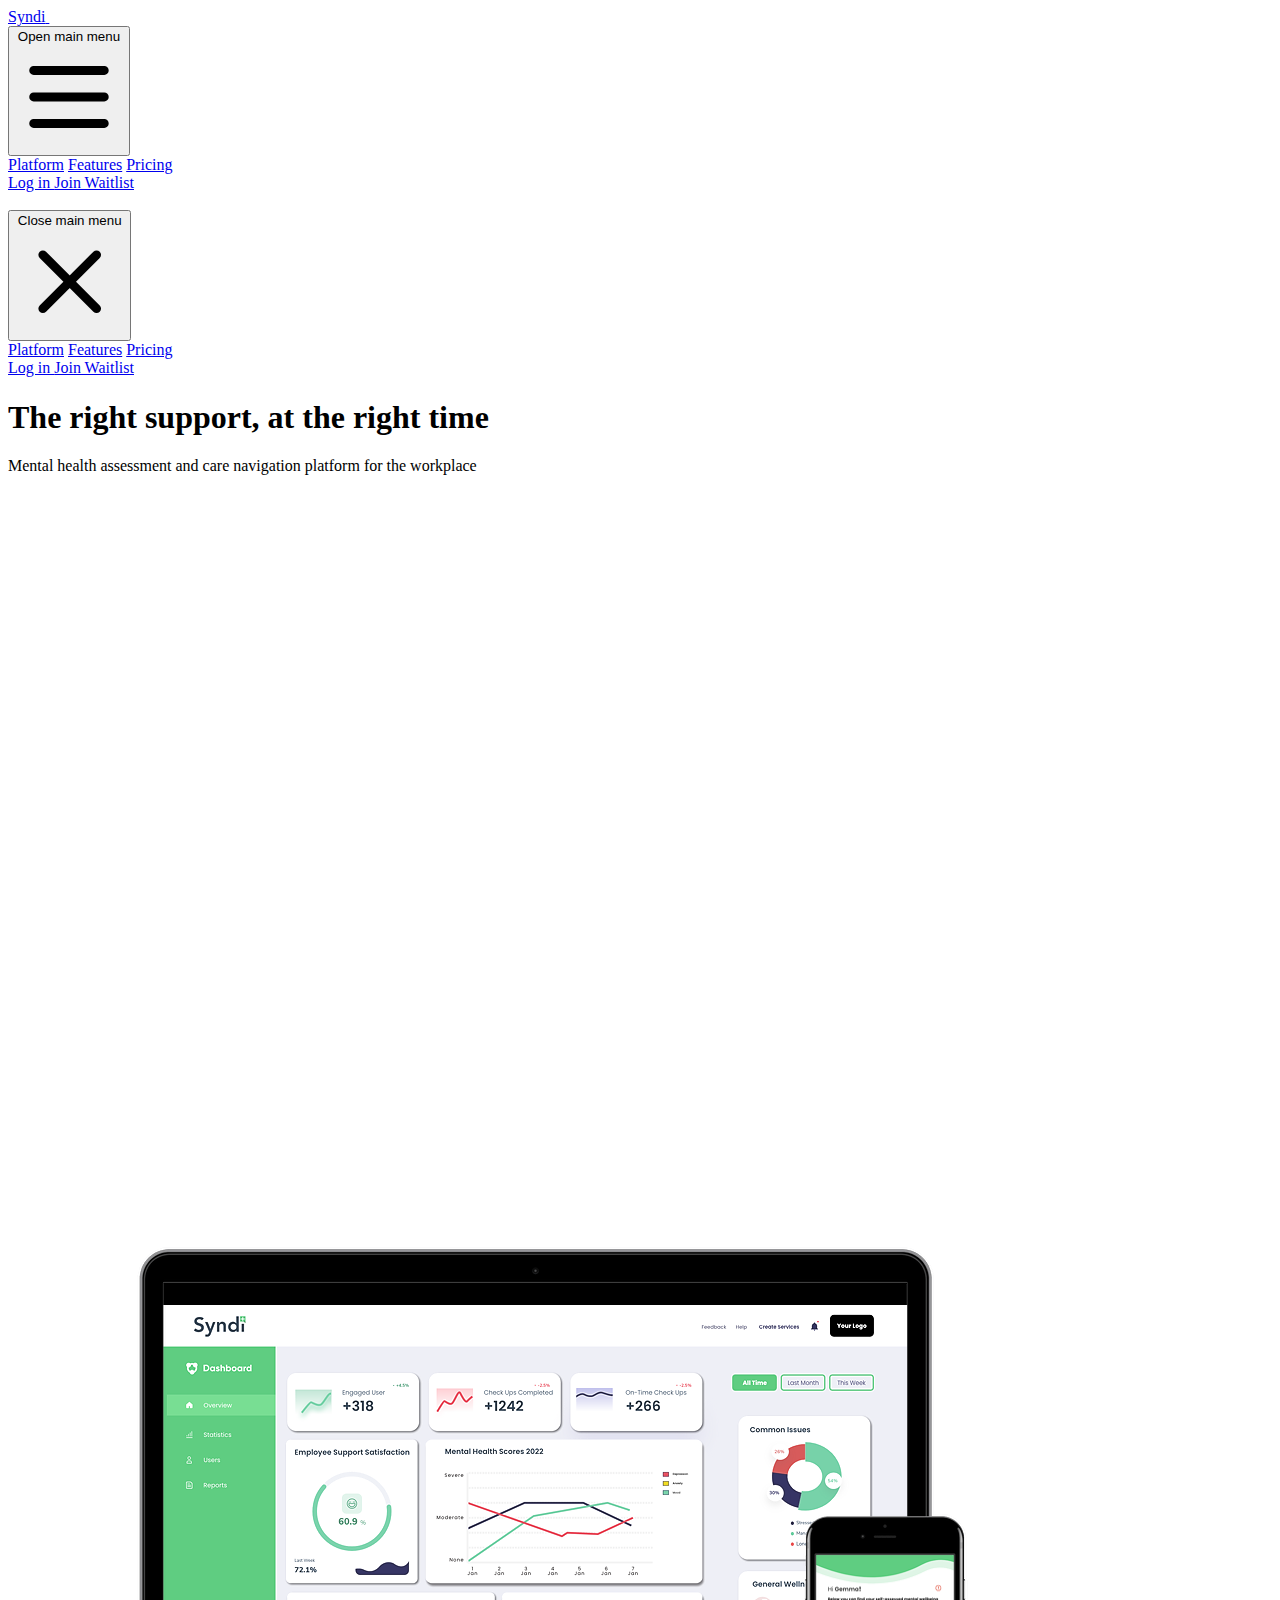
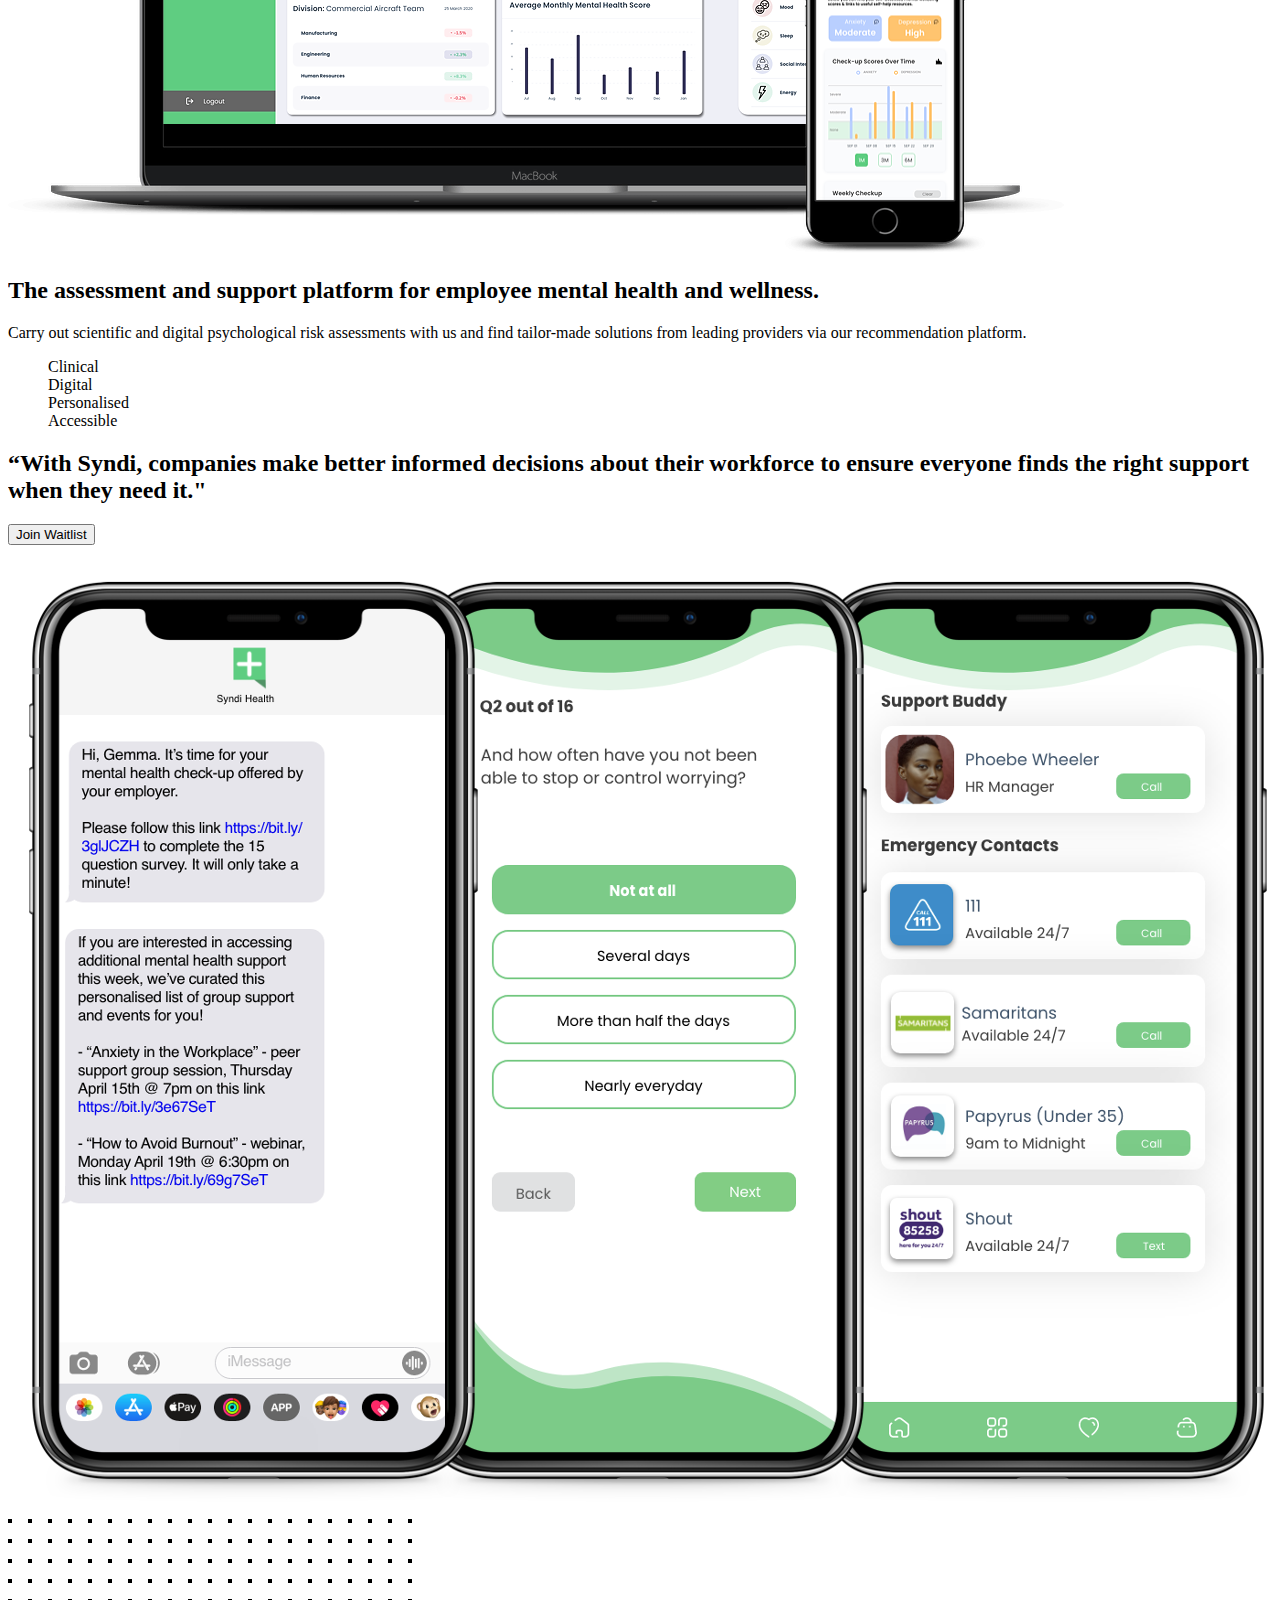
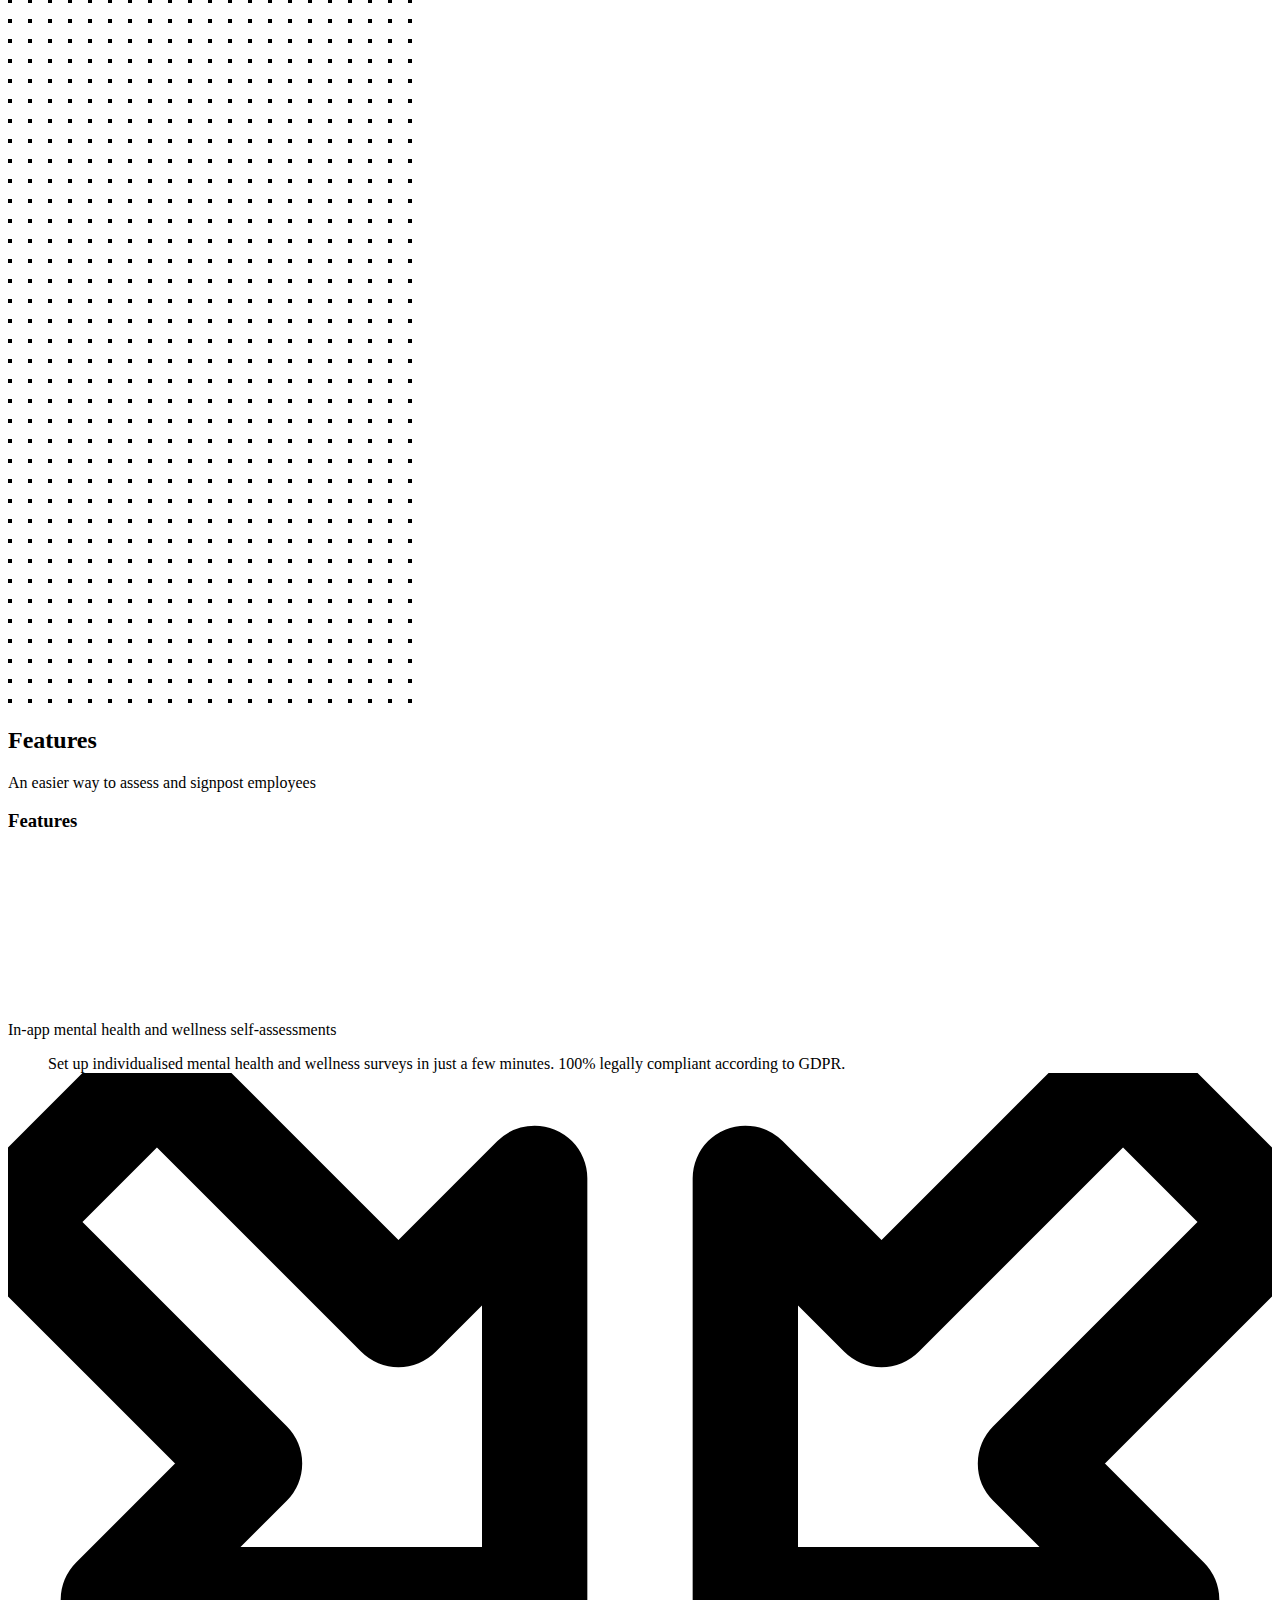
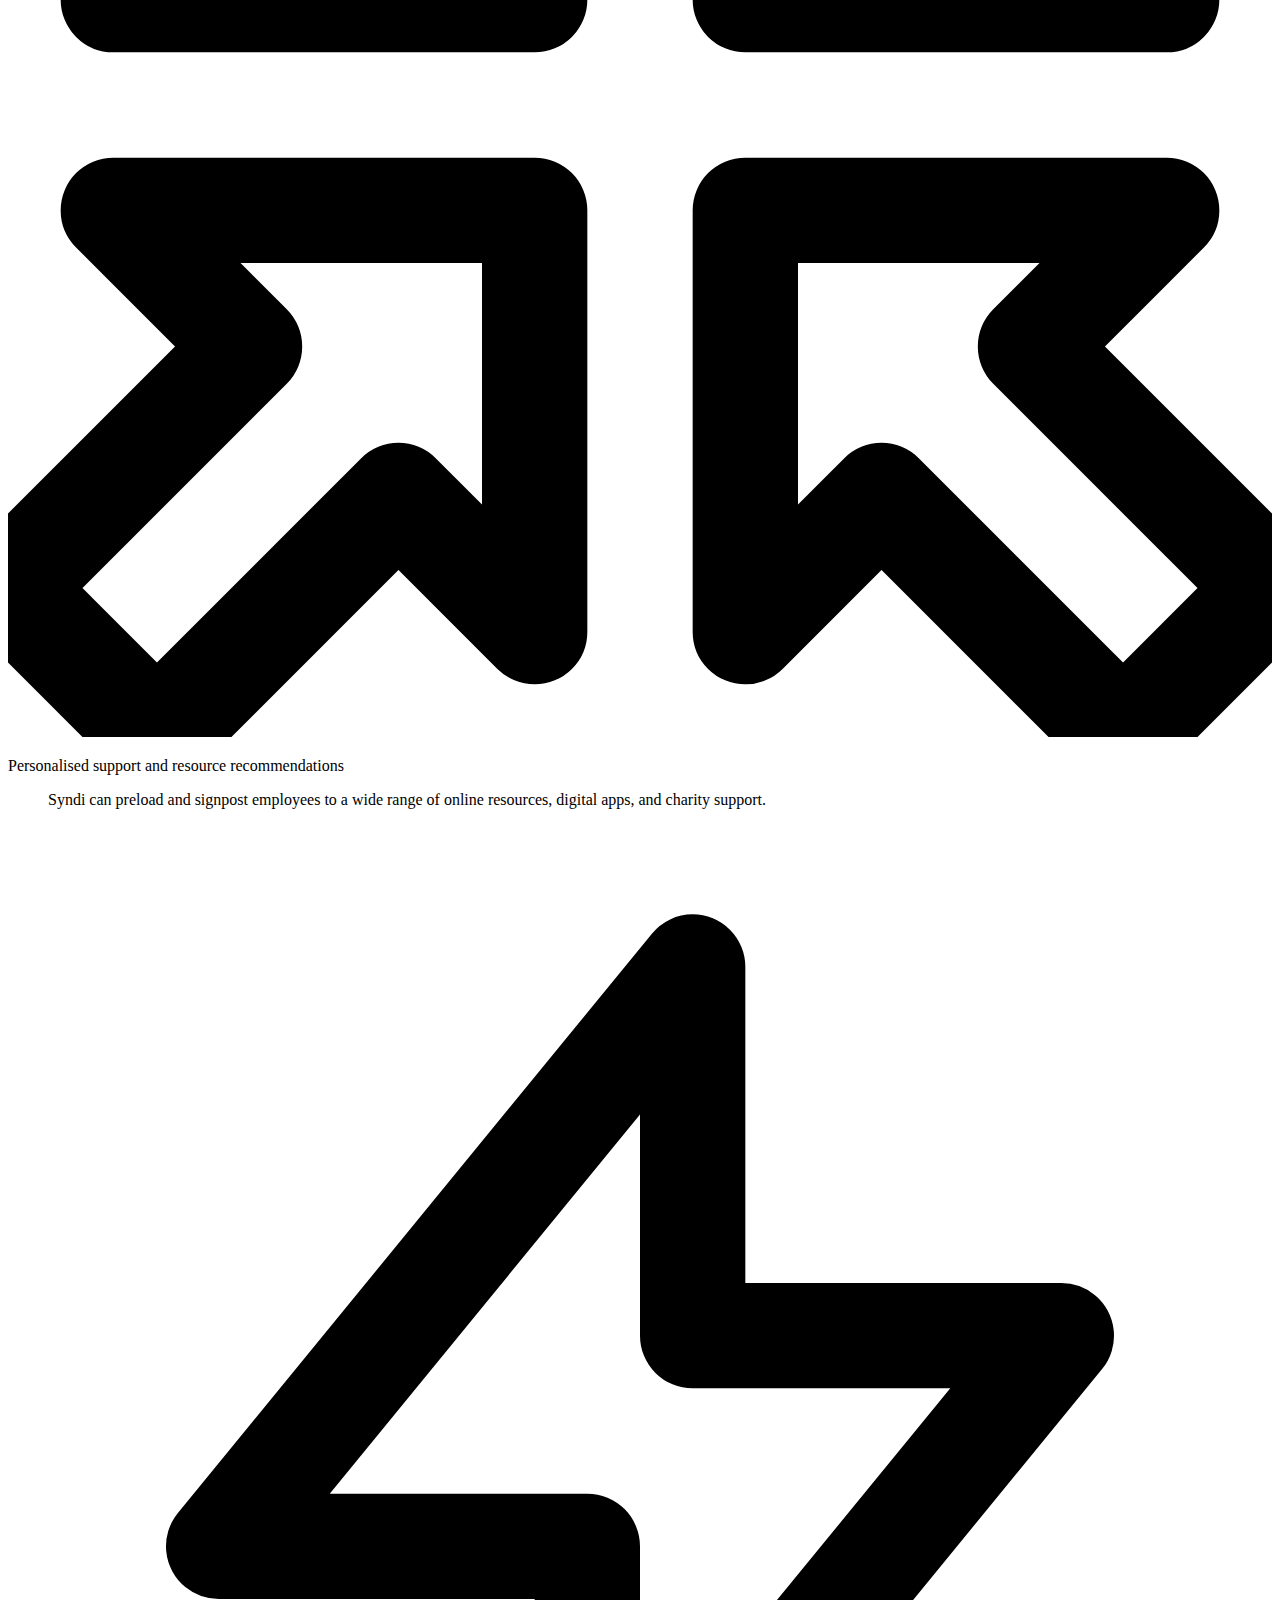
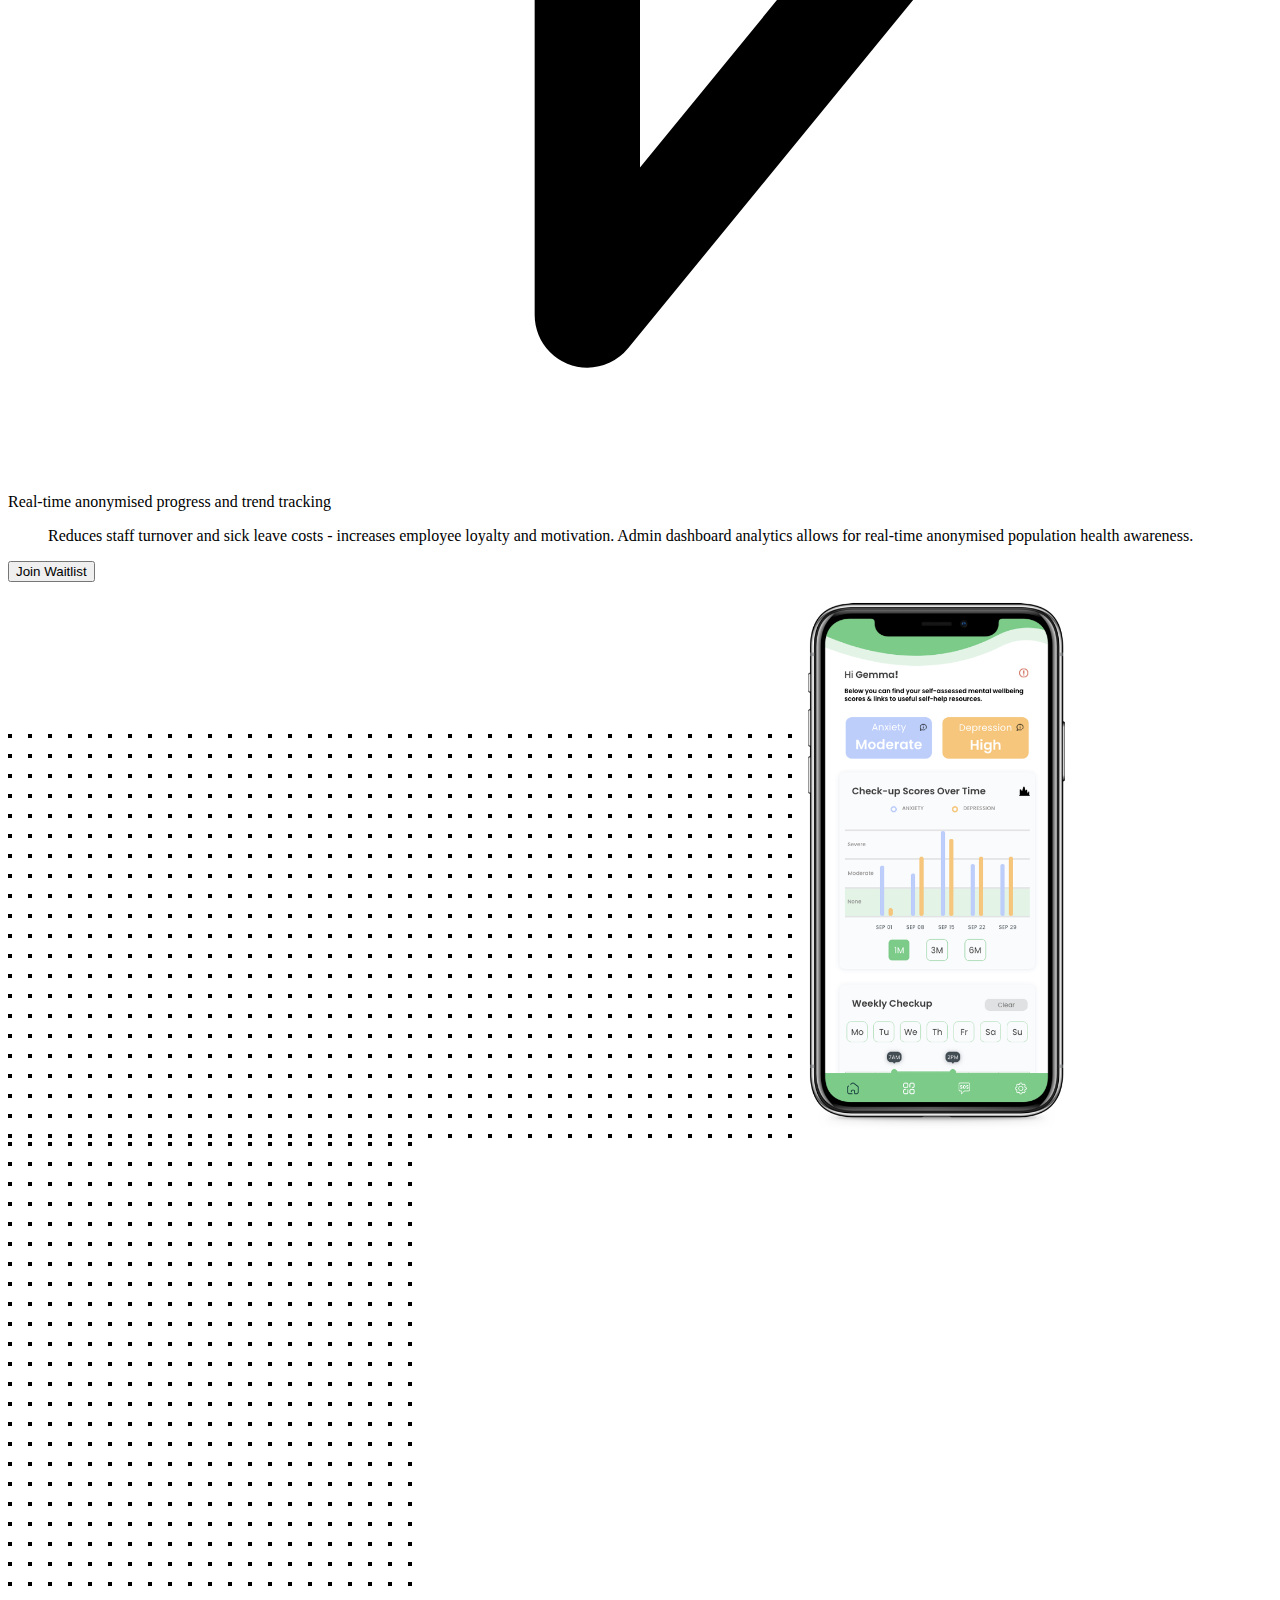
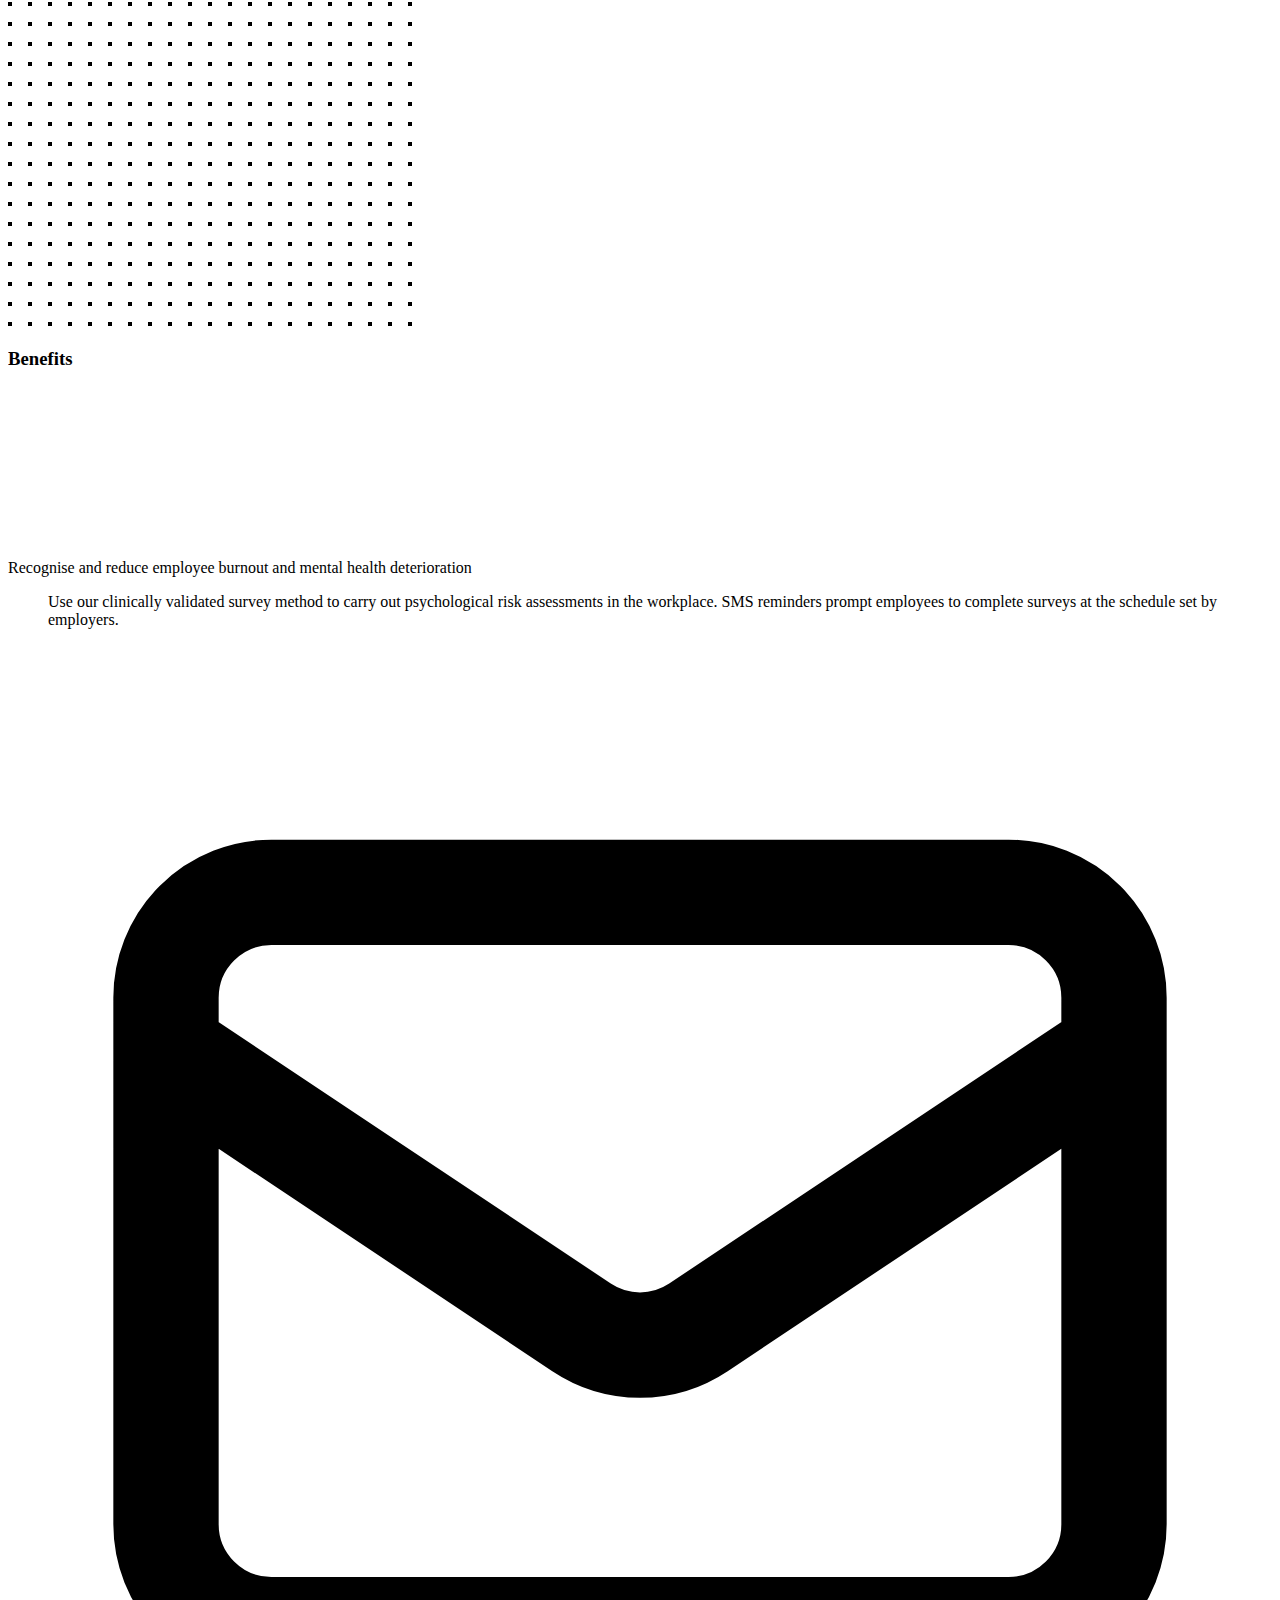
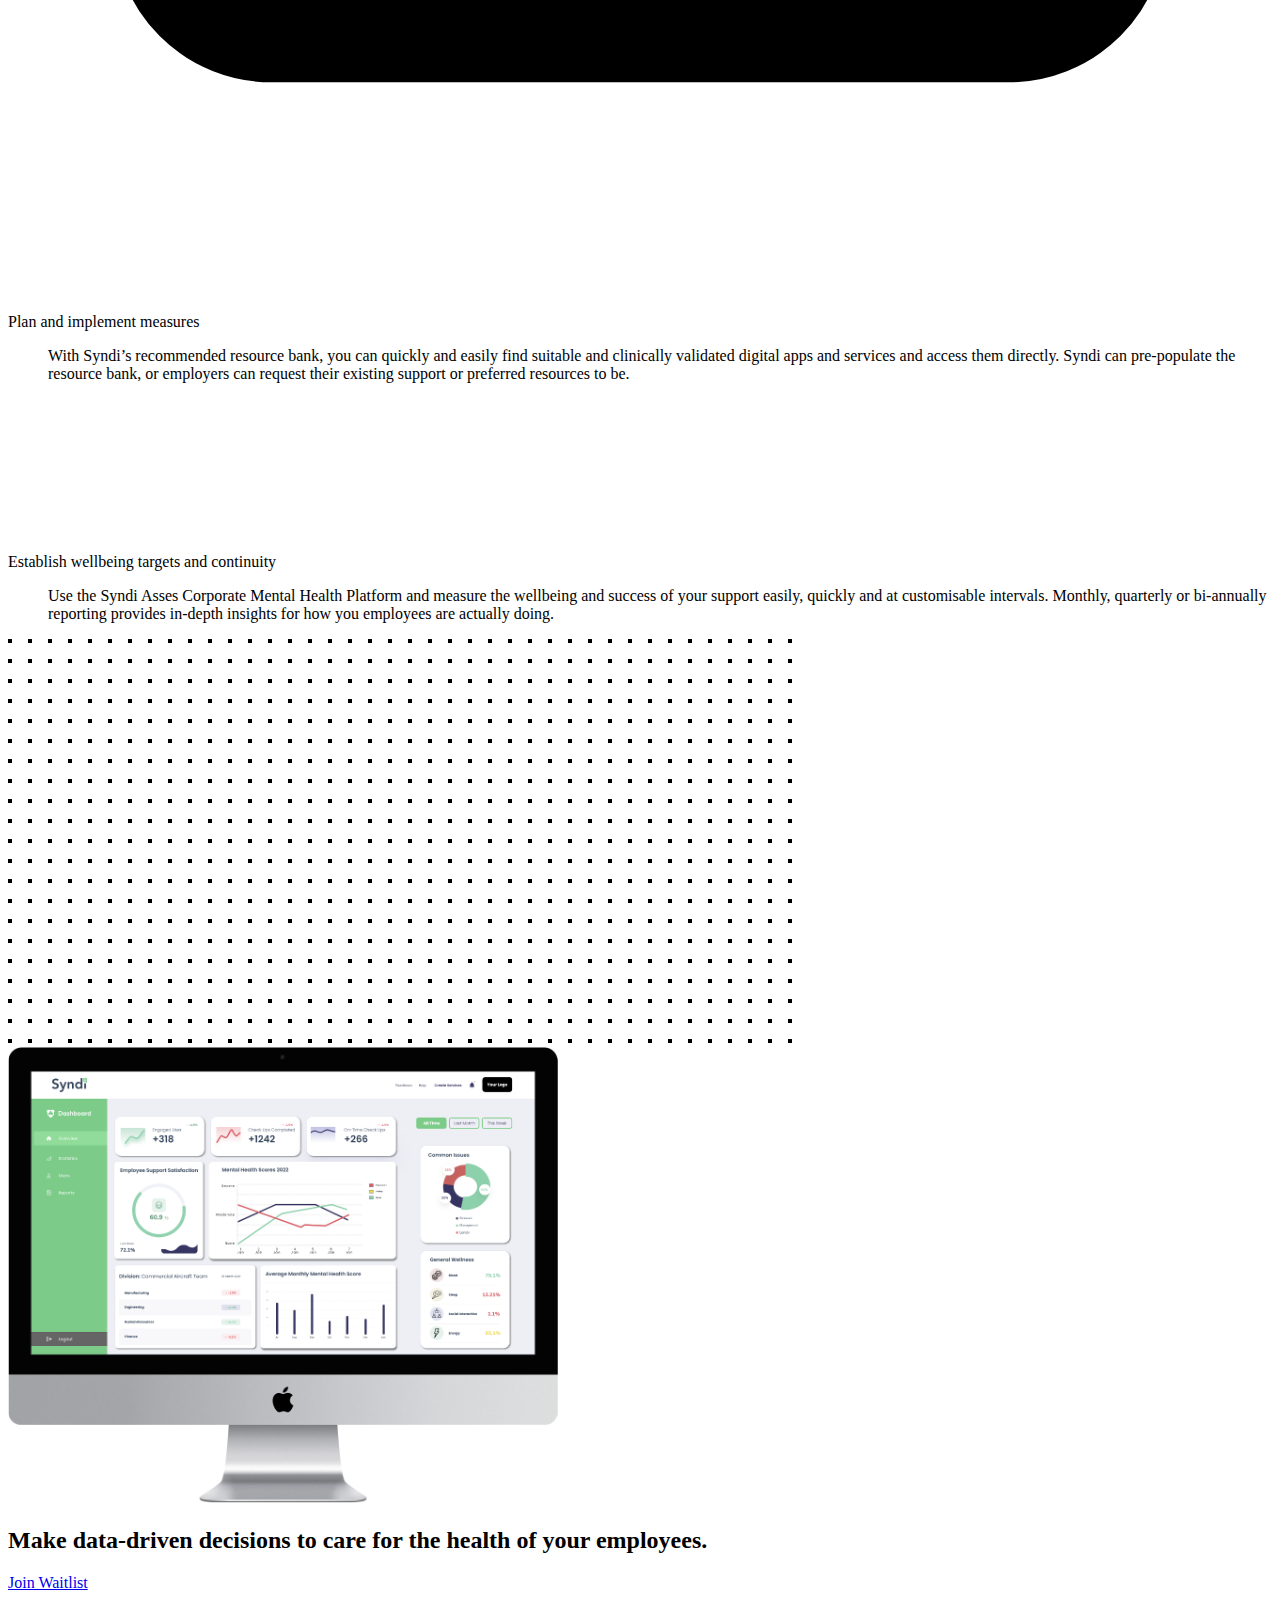
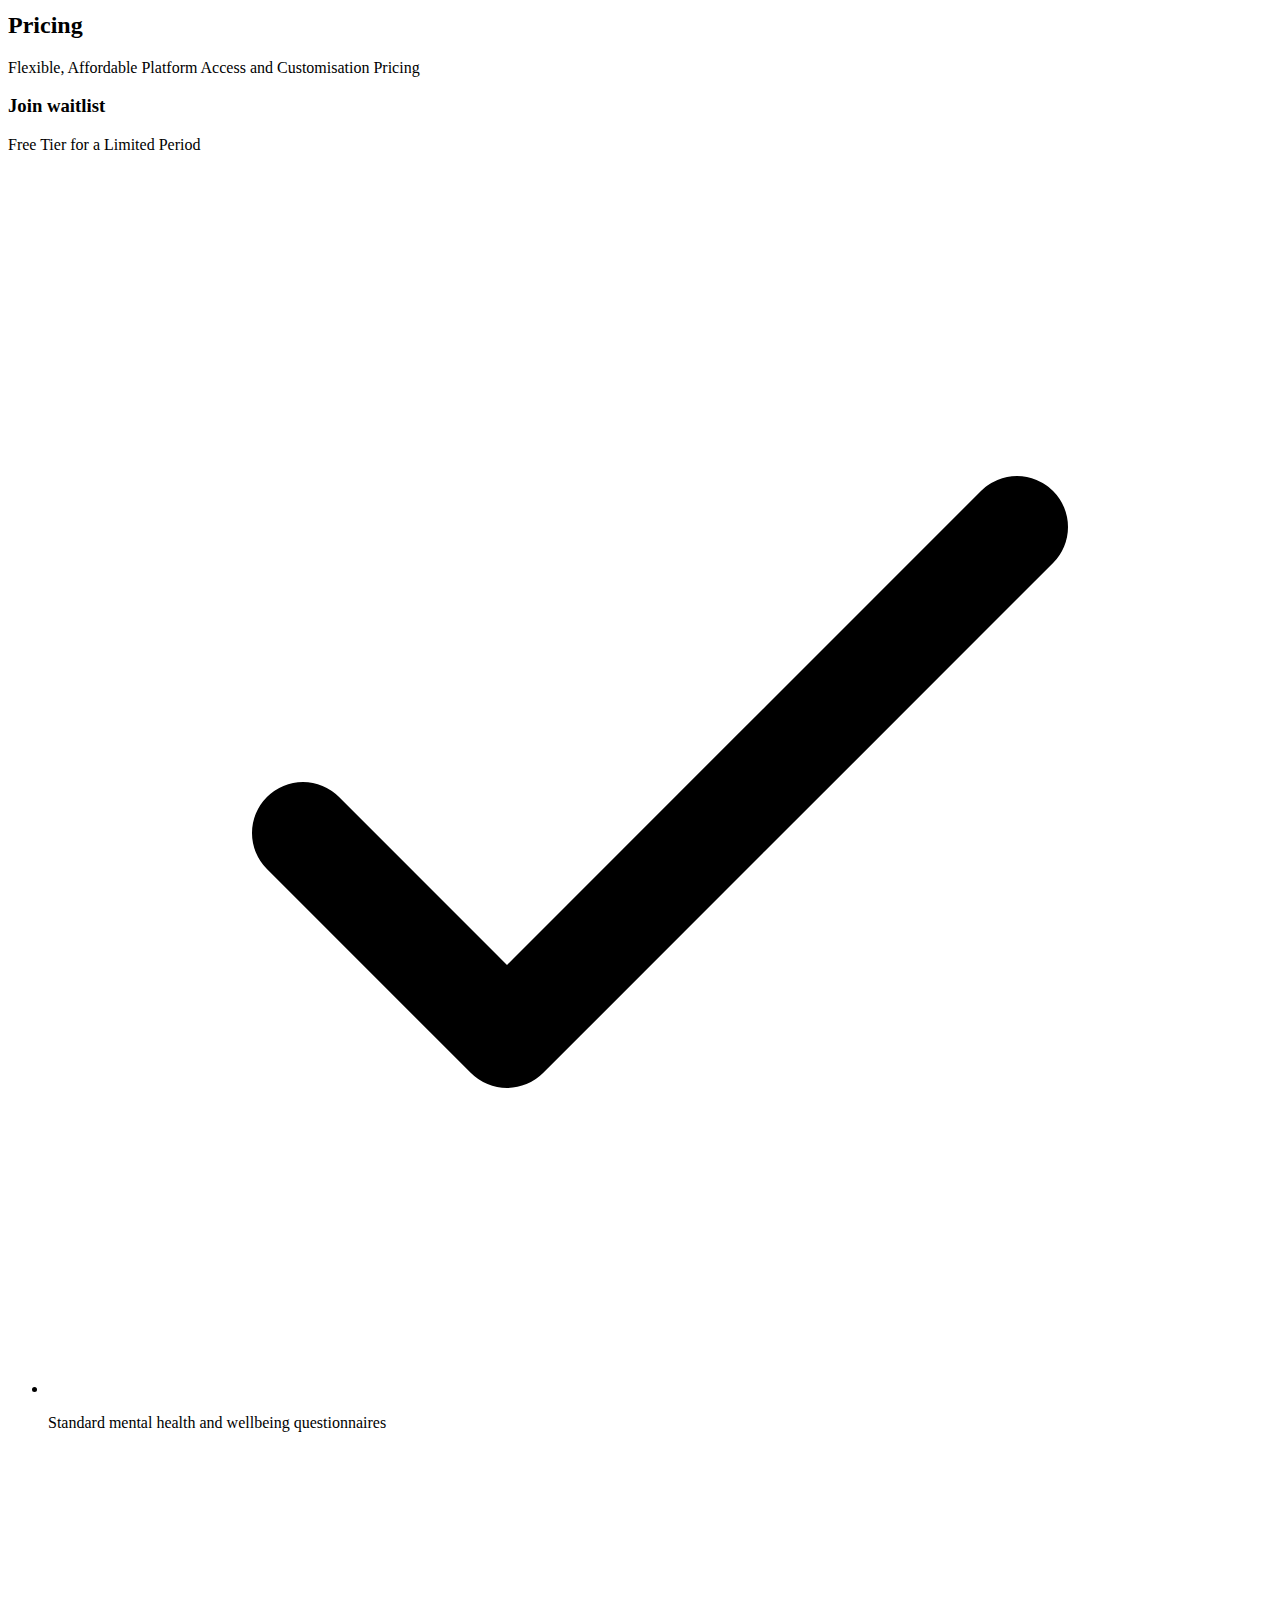
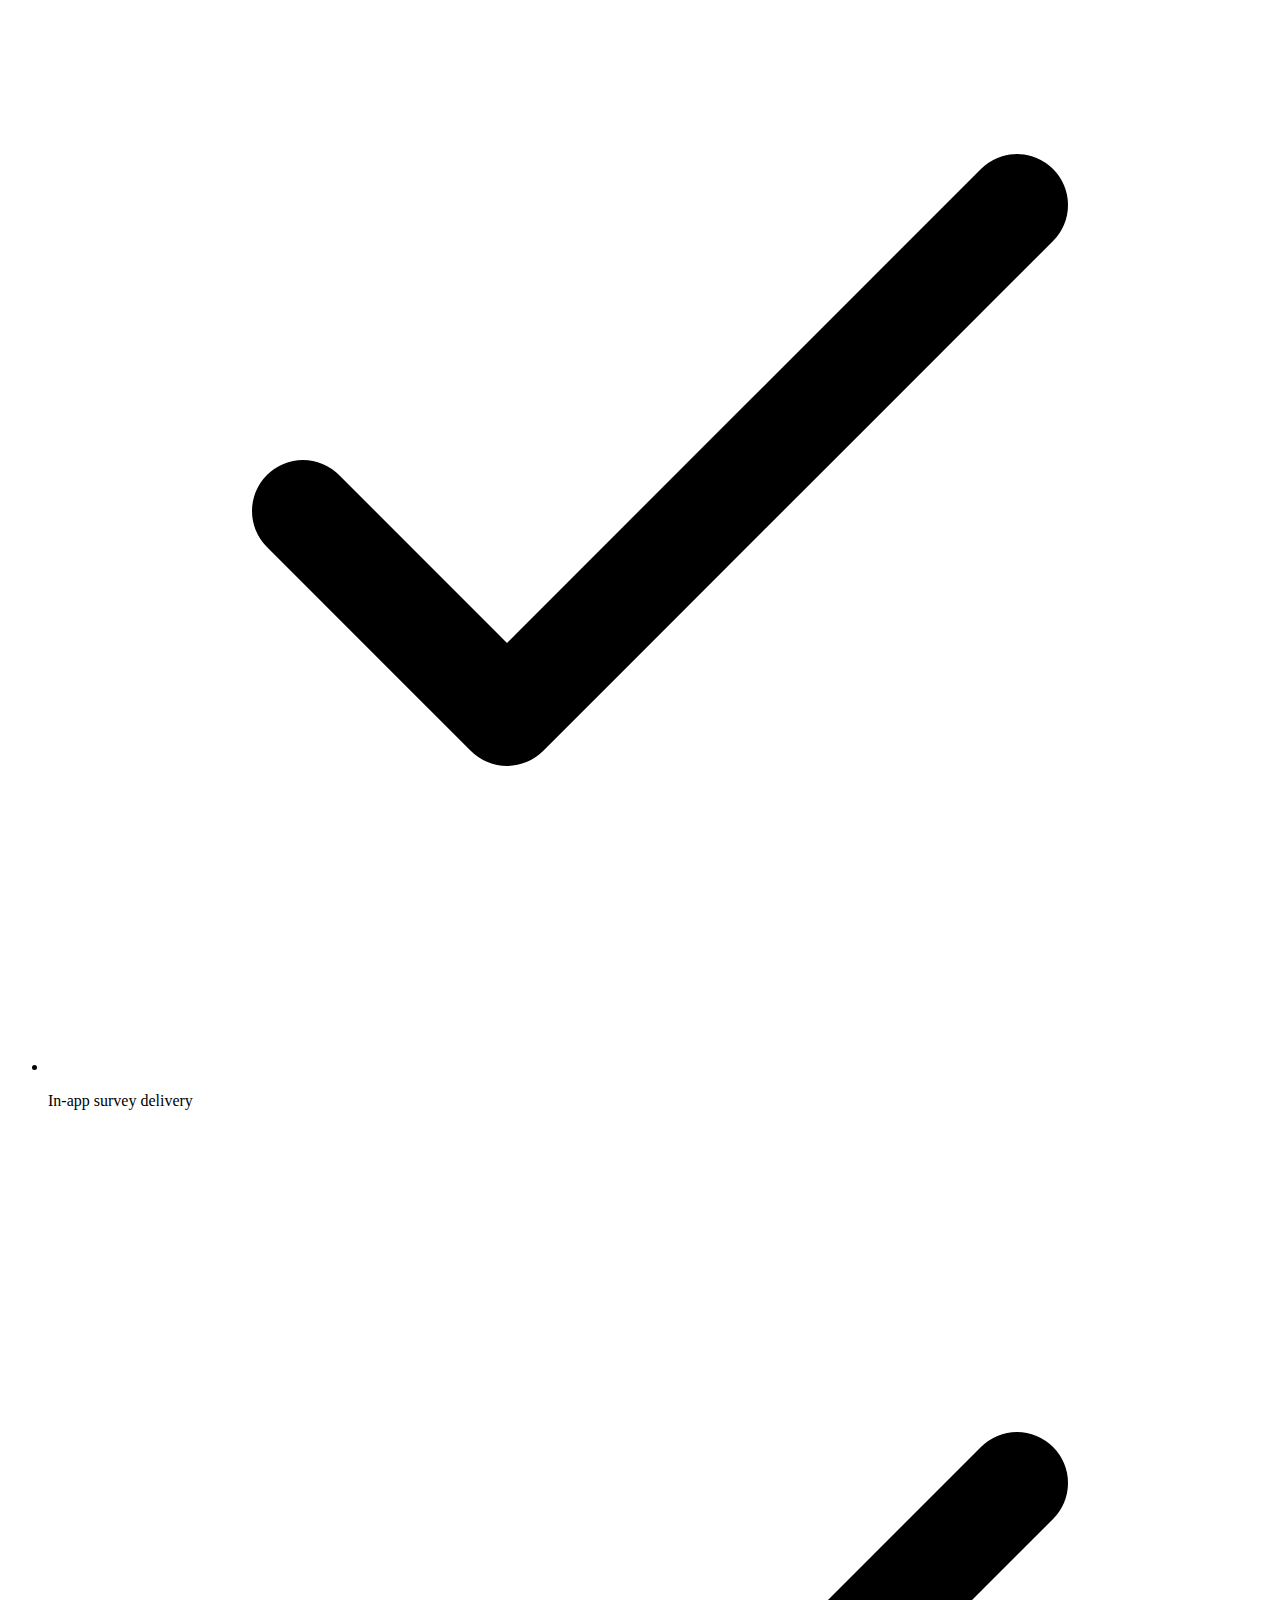
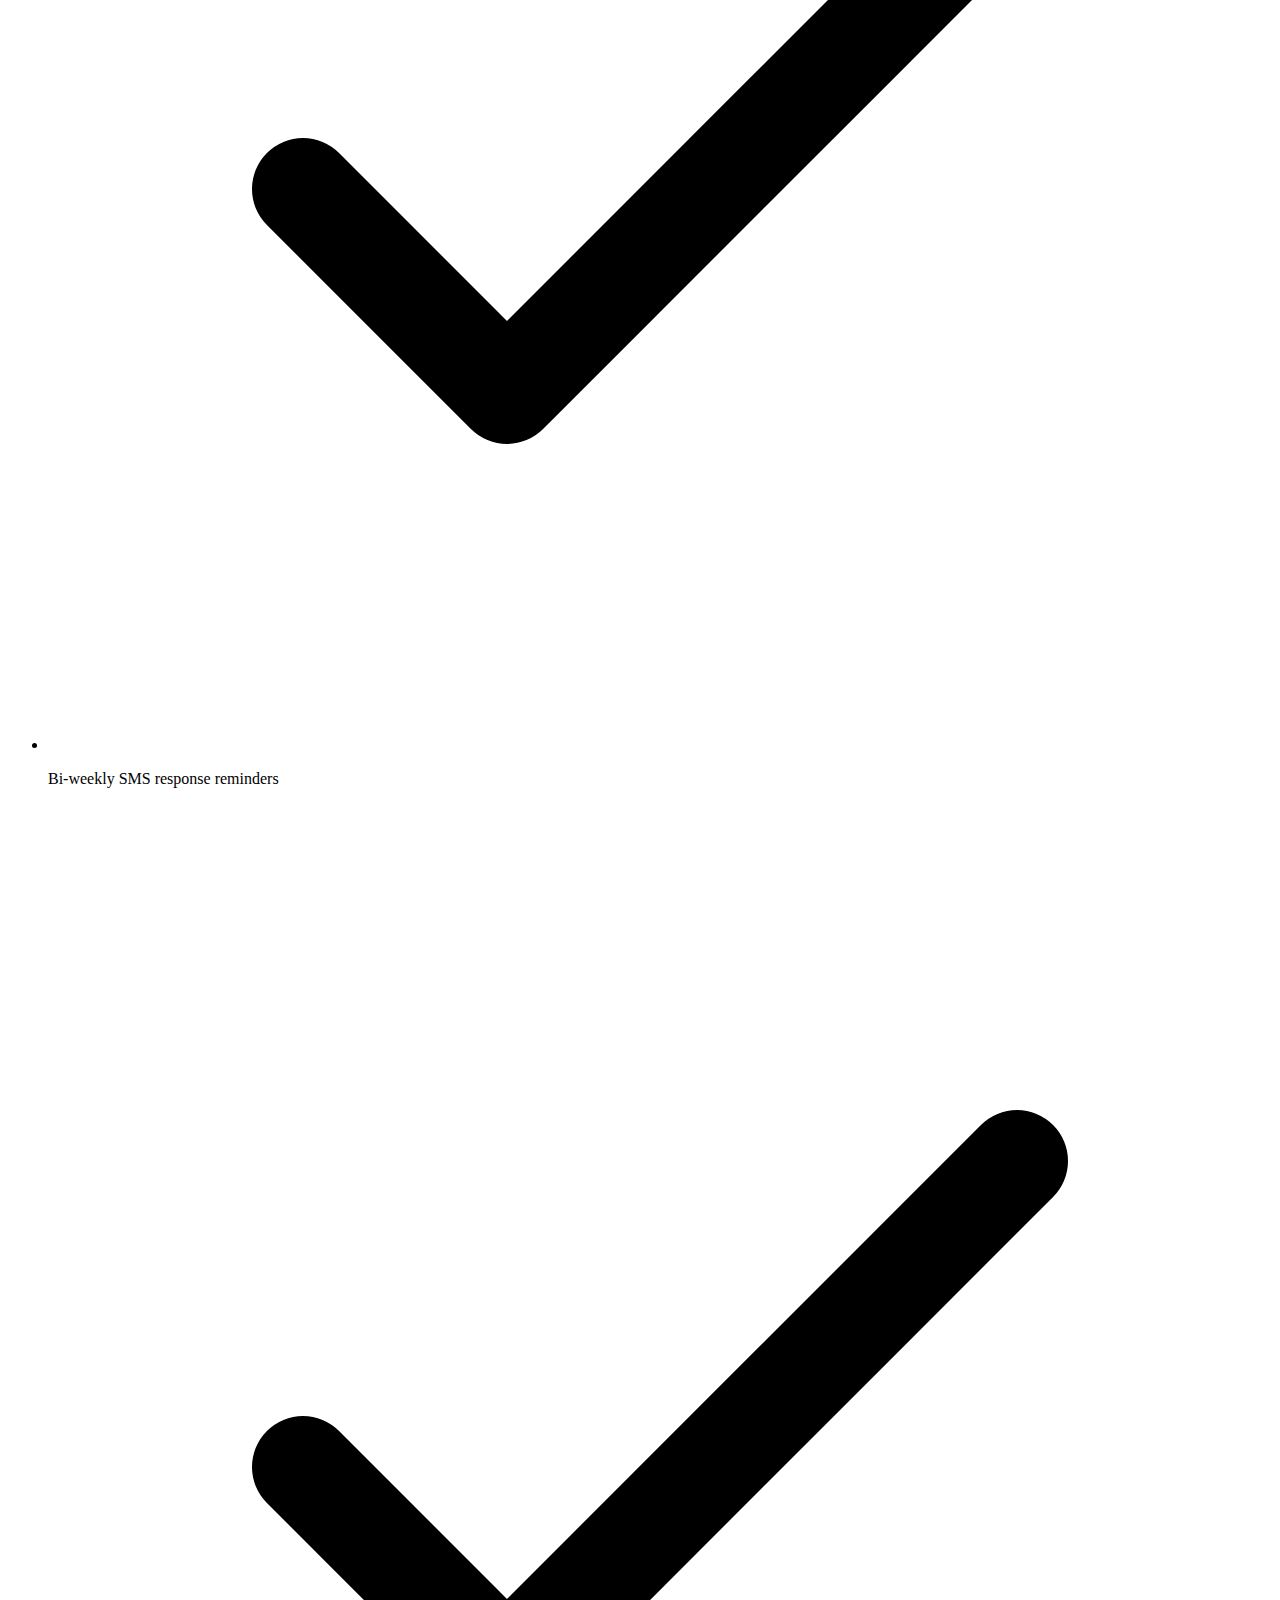
==== commit 74f5cc33: "booking update" ====
--- a/index.html
+++ b/index.html
@@ -89,7 +89,7 @@
           <span class="inline-flex rounded-md shadow-md ring-1 ring-black ring-opacity-5">
             <a href="booking.html"
               class="inline-flex items-center px-4 py-2 border border-transparent text-base font-medium rounded-md text-white bg-green-600 hover:bg-gray-50 hover:text-green-600">
-              Book a demo
+              Join Waitlist
             </a>
           </span>
         </div>
@@ -129,7 +129,7 @@
           </a>
           <a href="booking.html"
             class="block w-full px-5 py-3 text-center font-medium text-green-600 bg-gray-50 hover:bg-gray-100">
-            Book a Demo
+            Join Waitlist
           </a>
         </div>
       </div>
@@ -244,7 +244,7 @@
             <div class="mt-6">
               <a href="booking.html">
                 <button type="button" class="inline-flex items-center px-6 py-3 border border-transparent text-base font-medium rounded-md shadow-sm text-white bg-green-600 hover:bg-white hover:text-green-600 focus:outline-none focus:ring-2 focus:ring-offset-2 focus:ring-indigo-500">
-                  Book a demo
+                  Join Waitlist
                 </button>
               </a>
             </div>
@@ -287,9 +287,6 @@
           <h3 class="text-2xl font-extrabold text-gray-900 tracking-tight sm:text-3xl">
             Features
           </h3>
-          <!-- <p class="mt-3 text-lg text-gray-500">
-          Lorem ipsum dolor sit amet consectetur adipisicing elit. Pariatur minima sequi recusandae, porro maiores officia assumenda aliquam laborum ab aliquid veritatis impedit odit adipisci optio iste blanditiis facere. Totam, velit.
-        </p> -->
           <dl class="mt-10 space-y-10">
             <div class="relative">
               <dt>
@@ -301,11 +298,11 @@
                   </svg>
                 </div>
                 <p class="ml-16 text-lg leading-6 font-medium text-gray-900">
-                  Fast and legally secure implementation
+                  In-app mental health and wellness self-assessments
                 </p>
               </dt>
               <dd class="mt-2 ml-16 text-base text-gray-500">
-                Set up individualized mental health and wellness surveys in just a few minutes. 100&#37; legally compliant according to GDPR. 
+                Set up individualised mental health and wellness surveys in just a few minutes. 100&#37; legally compliant according to GDPR. 
               </dd>
             </div>
             <div class="relative">
@@ -318,10 +315,10 @@
                       d="M16.586 19.414l-2.586 2.586v-8h8l-2.586 2.586 4.586 4.586-2.828 2.828-4.586-4.586zm-13.758-19.414l-2.828 2.828 4.586 4.586-2.586 2.586h8v-8l-2.586 2.586-4.586-4.586zm16.586 7.414l2.586 2.586h-8v-8l2.586 2.586 4.586-4.586 2.828 2.828-4.586 4.586zm-19.414 13.758l2.828 2.828 4.586-4.586 2.586 2.586v-8h-8l2.586 2.586-4.586 4.586z" />
                   </svg>
                 </div>
-                <p class="ml-16 text-lg leading-6 font-medium text-gray-900">Effective changes, noticeable for everyone</p>
+                <p class="ml-16 text-lg leading-6 font-medium text-gray-900">Personalised support and resource recommendations</p>
               </dt>
               <dd class="mt-2 ml-16 text-base text-gray-500">
-                Recognize mental wellbeing deterioration and stress early on and avoid illness-related absences in your teams through personalised support signposting.
+                Syndi can preload and signpost employees to a wide range of online resources, digital apps, and charity support.
               </dd>
             </div>
             <div class="relative">
@@ -335,7 +332,7 @@
                   </svg>
                 </div>
                 <p class="ml-16 text-lg leading-6 font-medium text-gray-900">
-                  Saves money and motivates employees
+                  Real-time anonymised progress and trend tracking
                 </p>
               </dt>
               <dd class="mt-2 ml-16 text-base text-gray-500">
@@ -346,7 +343,7 @@
           <div class="text-center mt-12">
             <a href="booking.html">
               <button type="button" class="inline-flex items-center px-6 py-3 border border-transparent text-base font-medium rounded-md shadow-sm text-white bg-green-600 hover:bg-white hover:text-green-600 focus:outline-none focus:ring-2 focus:ring-offset-2 focus:ring-indigo-500">
-                Book a demo
+                Join Waitlist
               </button>
             </a>
           </div>
@@ -398,7 +395,7 @@
                     </svg>
                   </div>
                   <p class="ml-16 text-lg leading-6 font-medium text-gray-900">
-                    Recognize and reduce employee burnout and mental health deterioration  
+                    Recognise and reduce employee burnout and mental health deterioration  
                   </p>
                 </dt>
                 <dd class="mt-2 ml-16 text-base text-gray-500">
@@ -436,7 +433,7 @@
                   </p>
                 </dt>
                 <dd class="mt-2 ml-16 text-base text-gray-500">
-                  Use the Syndi Asses Corporate Mental Health Platform and measure the wellbeing and success of your support easily, quickly and at customizable intervals.  Monthly, quarterly or bi-annually reporting provides in-depth insights for how you employees are actually doing.
+                  Use the Syndi Asses Corporate Mental Health Platform and measure the wellbeing and success of your support easily, quickly and at customisable intervals.  Monthly, quarterly or bi-annually reporting provides in-depth insights for how you employees are actually doing.
                 </dd>
                 </div>
             </dl>
@@ -470,7 +467,7 @@
     <div class="mt-8 flex lg:mt-0 lg:flex-shrink-0">
       <div class="inline-flex rounded-md shadow">
         <a href="booking.html" class="inline-flex items-center justify-center px-5 py-3 border border-transparent text-base font-medium rounded-md text-white bg-green-600 hover:bg-white hover:text-green-600">
-          Request a demo
+          Join Waitlist
         </a>
       </div>
     </div>
@@ -518,9 +515,9 @@
           <p class="text-3xl font-extrabold text-white sm:text-4xl lg:text-5xl">
             Flexible, Affordable Platform Access and Customisation Pricing 
           </p>
-          <p class="text-xl text-white">
+          <!-- <p class="text-xl text-white">
             For a limited time only, test out Syndi on a free 30-day trial
-          </p>
+          </p> -->
         </div>
       </div>
     </div>
@@ -535,7 +532,7 @@
                   <h3
                     class="inline-flex px-4 py-1 rounded-full text-sm font-semibold tracking-wide uppercase bg-indigo-100 text-indigo-600"
                     id="tier-standard">
-                    30-Day Trial
+                    Join waitlist
                   </h3>
                 </div>
                 <div class="price-text mt-8 mb-14 flex items-baseline text-6xl font-extrabold">
@@ -607,13 +604,13 @@
                       </svg>
                     </div>
                     <p class="ml-3 text-base text-gray-700">
-                      Real-time anonymized response analysis 
+                      Real-time anonymised response analysis 
                     </p>
                   </li>
                 </ul>
                 <div class="rounded-md shadow">
                 <a href="booking.html" class="flex items-center justify-center px-5 py-3 border border-transparent text-base font-medium rounded-md text-white bg-green-600 hover:bg-white hover:text-green-600" aria-describedby="tier-standard">
-                  Request a demo
+                  Join Waitlist
                 </a>
               </div>
               </div>
@@ -713,7 +710,7 @@
                 </ul>
                 <div class="rounded-md shadow">
                 <a href="booking.html" class="flex items-center justify-center px-5 py-3 border border-transparent text-base font-medium rounded-md text-white bg-gray-800 hover:bg-gray-900" aria-describedby="tier-standard">
-                  Get in touch
+                  Join Waitlist
                 </a>
               </div>
               </div>
@@ -728,12 +725,12 @@
               <div class="text-center">
                 <a href="booking.html">
                   <button type="button" class="inline-flex items-center px-6 py-3 border border-transparent text-base font-medium rounded-md shadow-sm text-white bg-green-600 hover:bg-white hover:text-green-600 focus:outline-none focus:ring-2 focus:ring-offset-2 focus:ring-indigo-500">
-                    Book a demo
+                    Join Waitlist
                   </button>
                 </a>
               </div>
               <div class="text-center mt-4 text-lg text-gray-600"><span
-                  class="font-semibold text-gray-900">With an innovative survey method, our platform for mental health in the workplace offers you detailed insights into which working conditions are mentally stressful for your employees.</span>.</div>
+                  class="font-semibold text-gray-900">With an innovative survey method, our platform for mental health in the workplace offers you detailed insights into which working conditions are mentally stressful for your employees.</span></div>
             </div>
           </div>
         </div>
@@ -896,12 +893,12 @@
 <div class="bg-white">
   <div class="max-w-7xl mx-auto text-center py-12 px-4 sm:px-6 lg:py-16 lg:px-8">
     <h2 class="text-3xl font-extrabold tracking-tight text-gray-900 sm:text-4xl">
-      <span class="block">Start your free trial today.</span>
+      <span class="block">Join the waitlist today.</span>
     </h2>
     <div class="mt-8 flex justify-center">
       <div class="inline-flex rounded-md shadow">
         <a href="booking.html" class="inline-flex items-center justify-center px-6 py-3 border border-transparent text-base font-medium rounded-md text-white bg-green-600 hover:bg-white hover:text-green-600">
-          Book a demo
+          Join Waitlist
         </a>
       </div>
     </div>
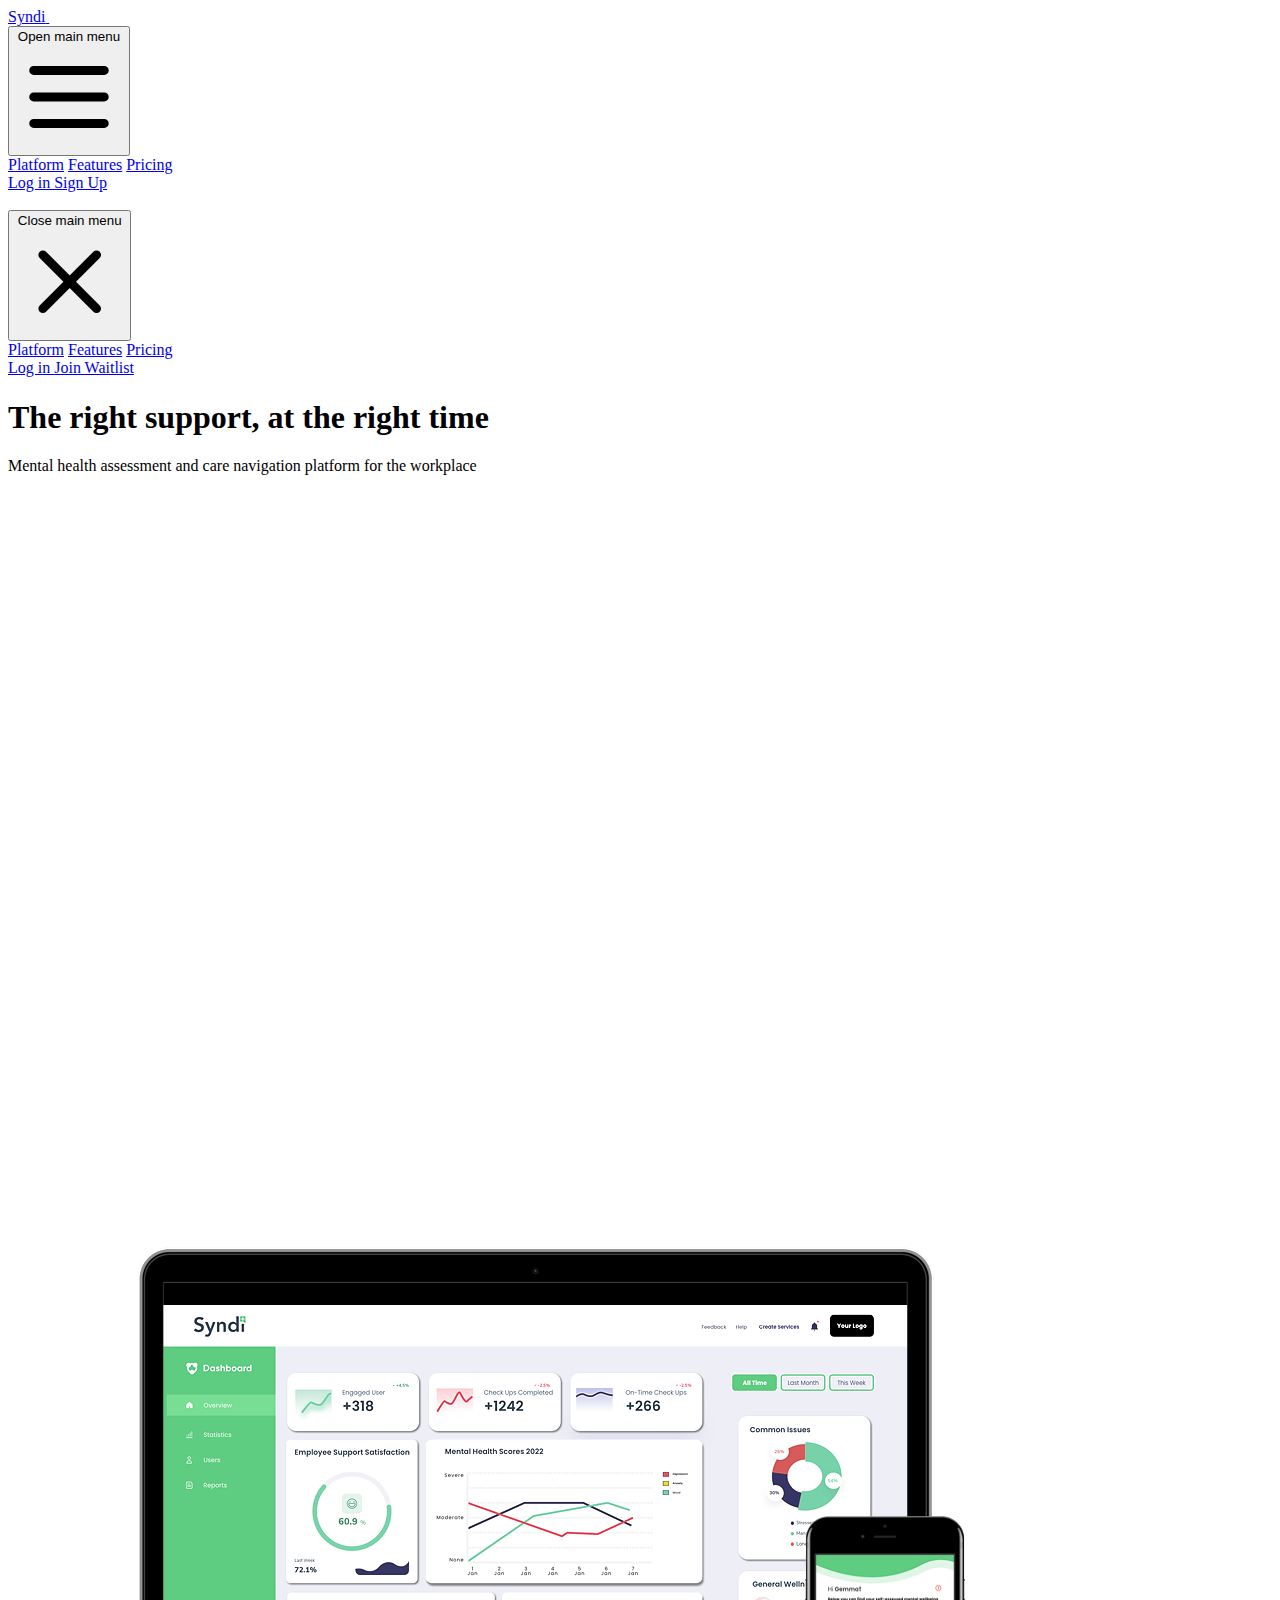
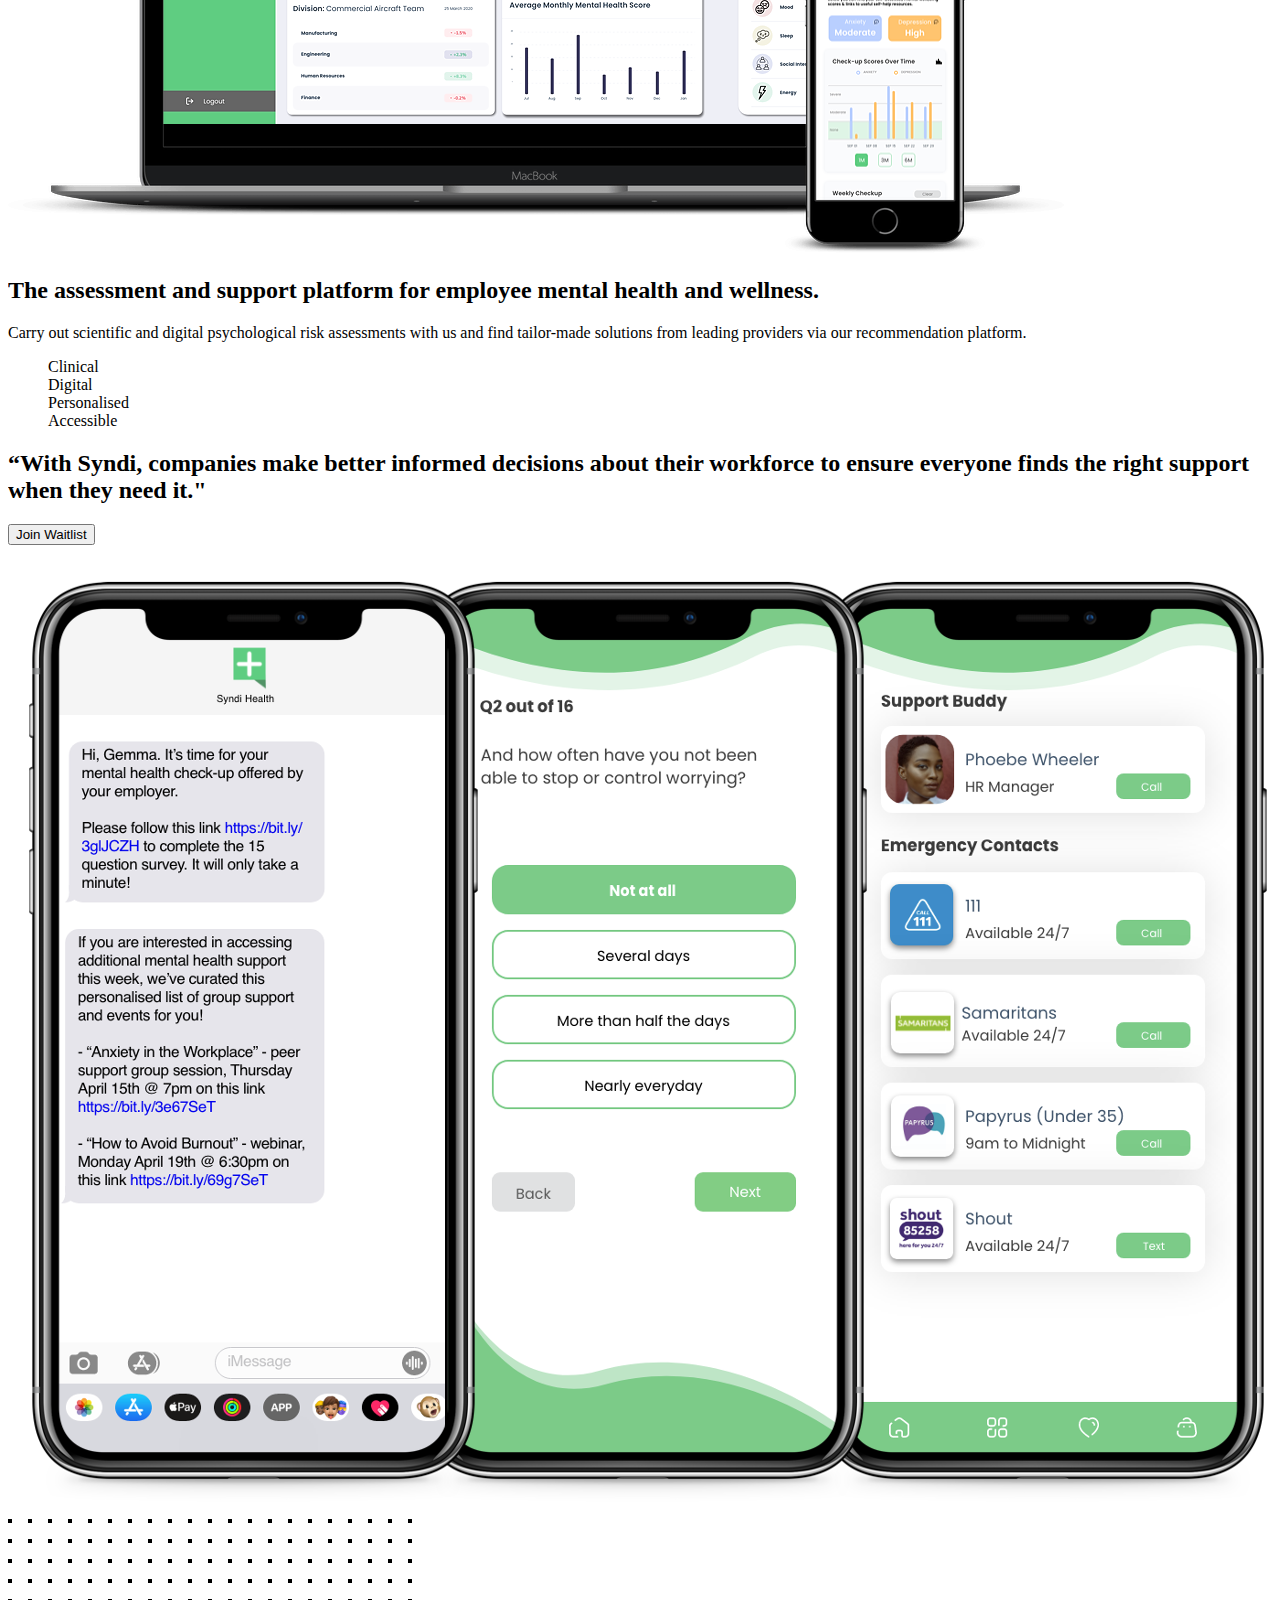
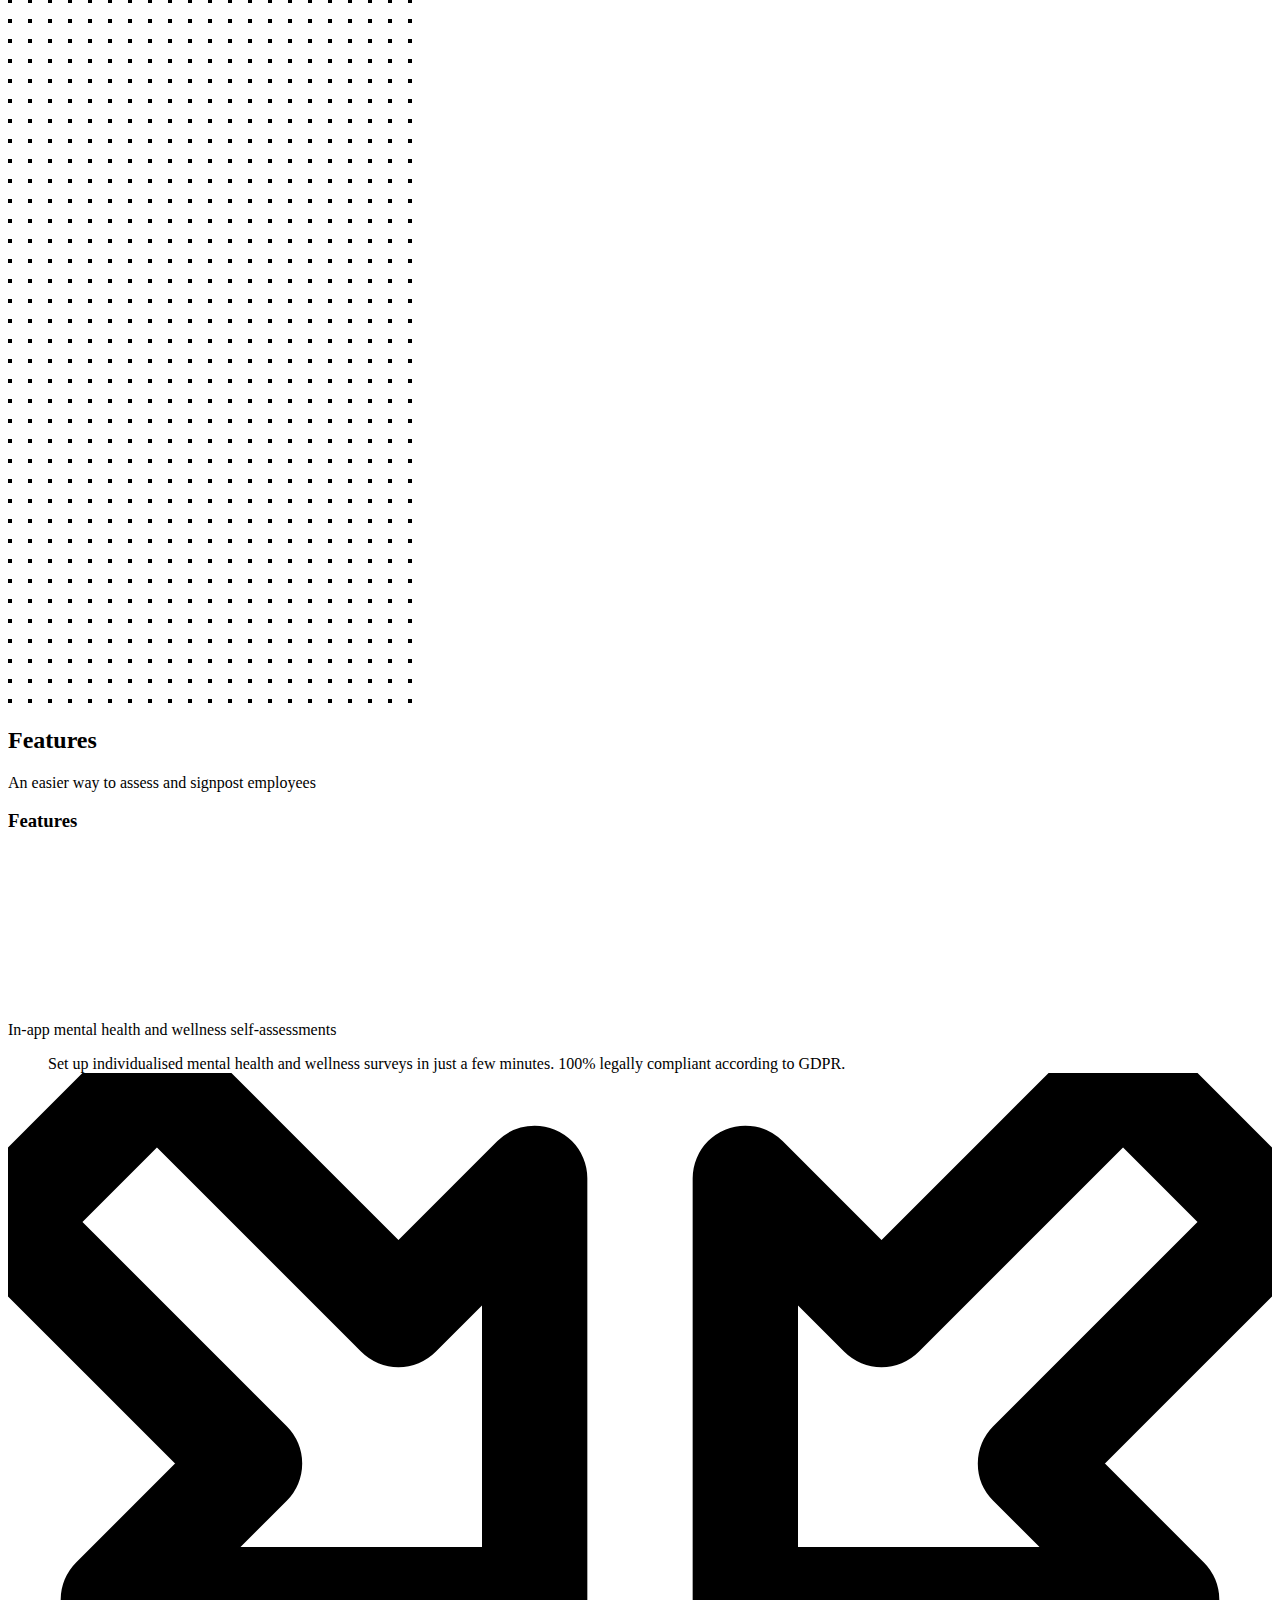
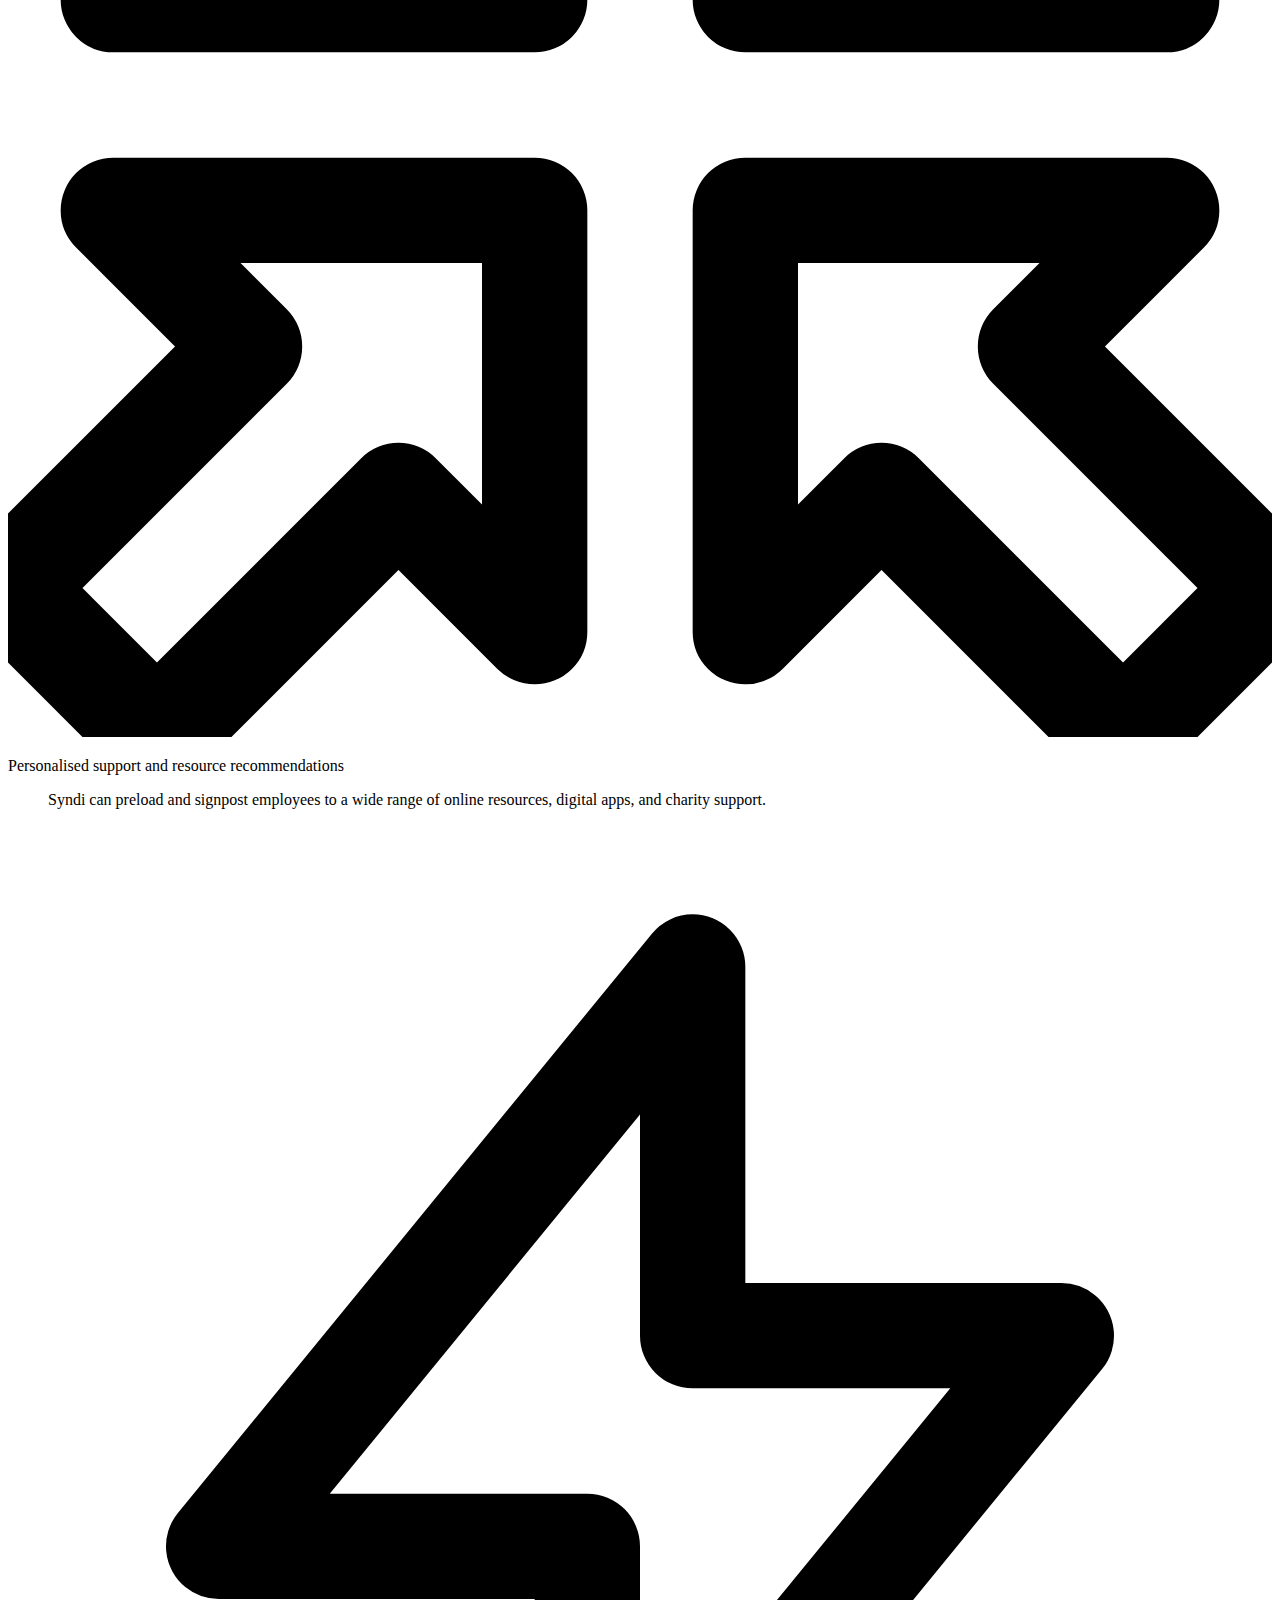
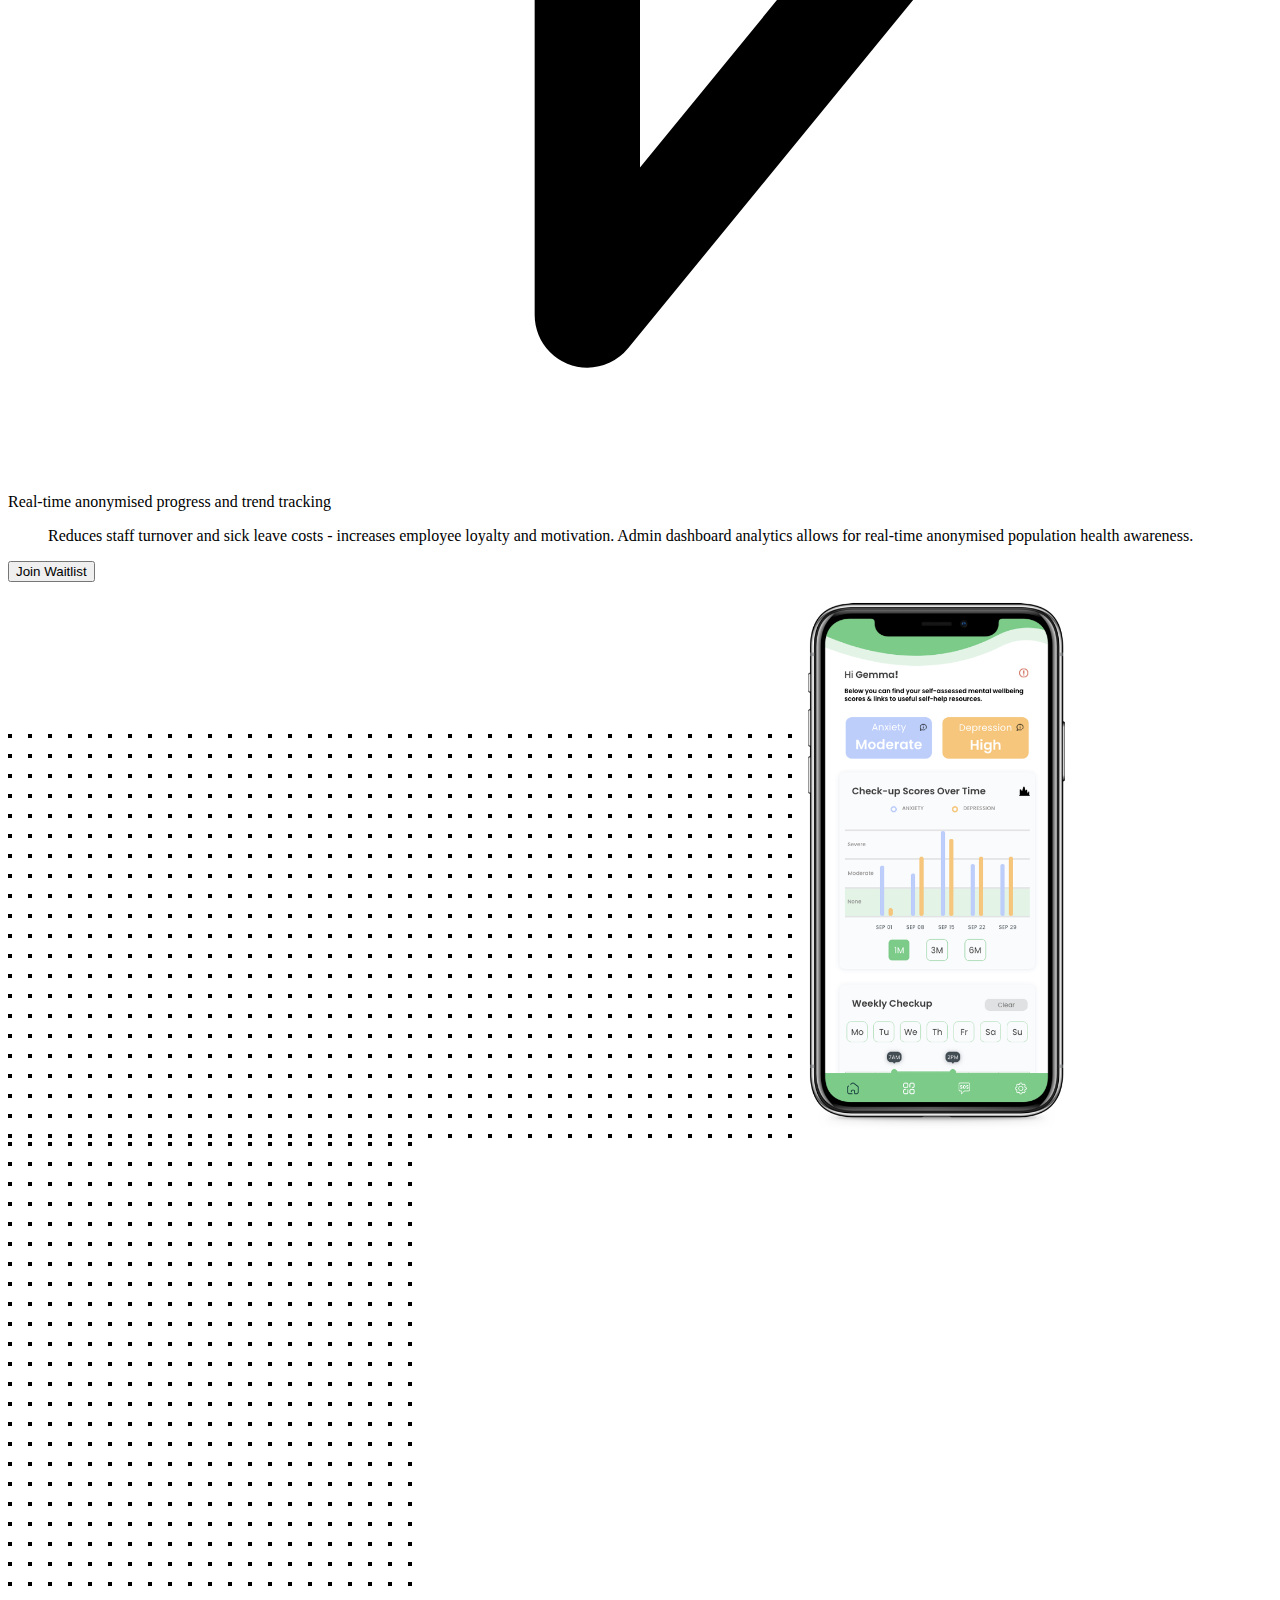
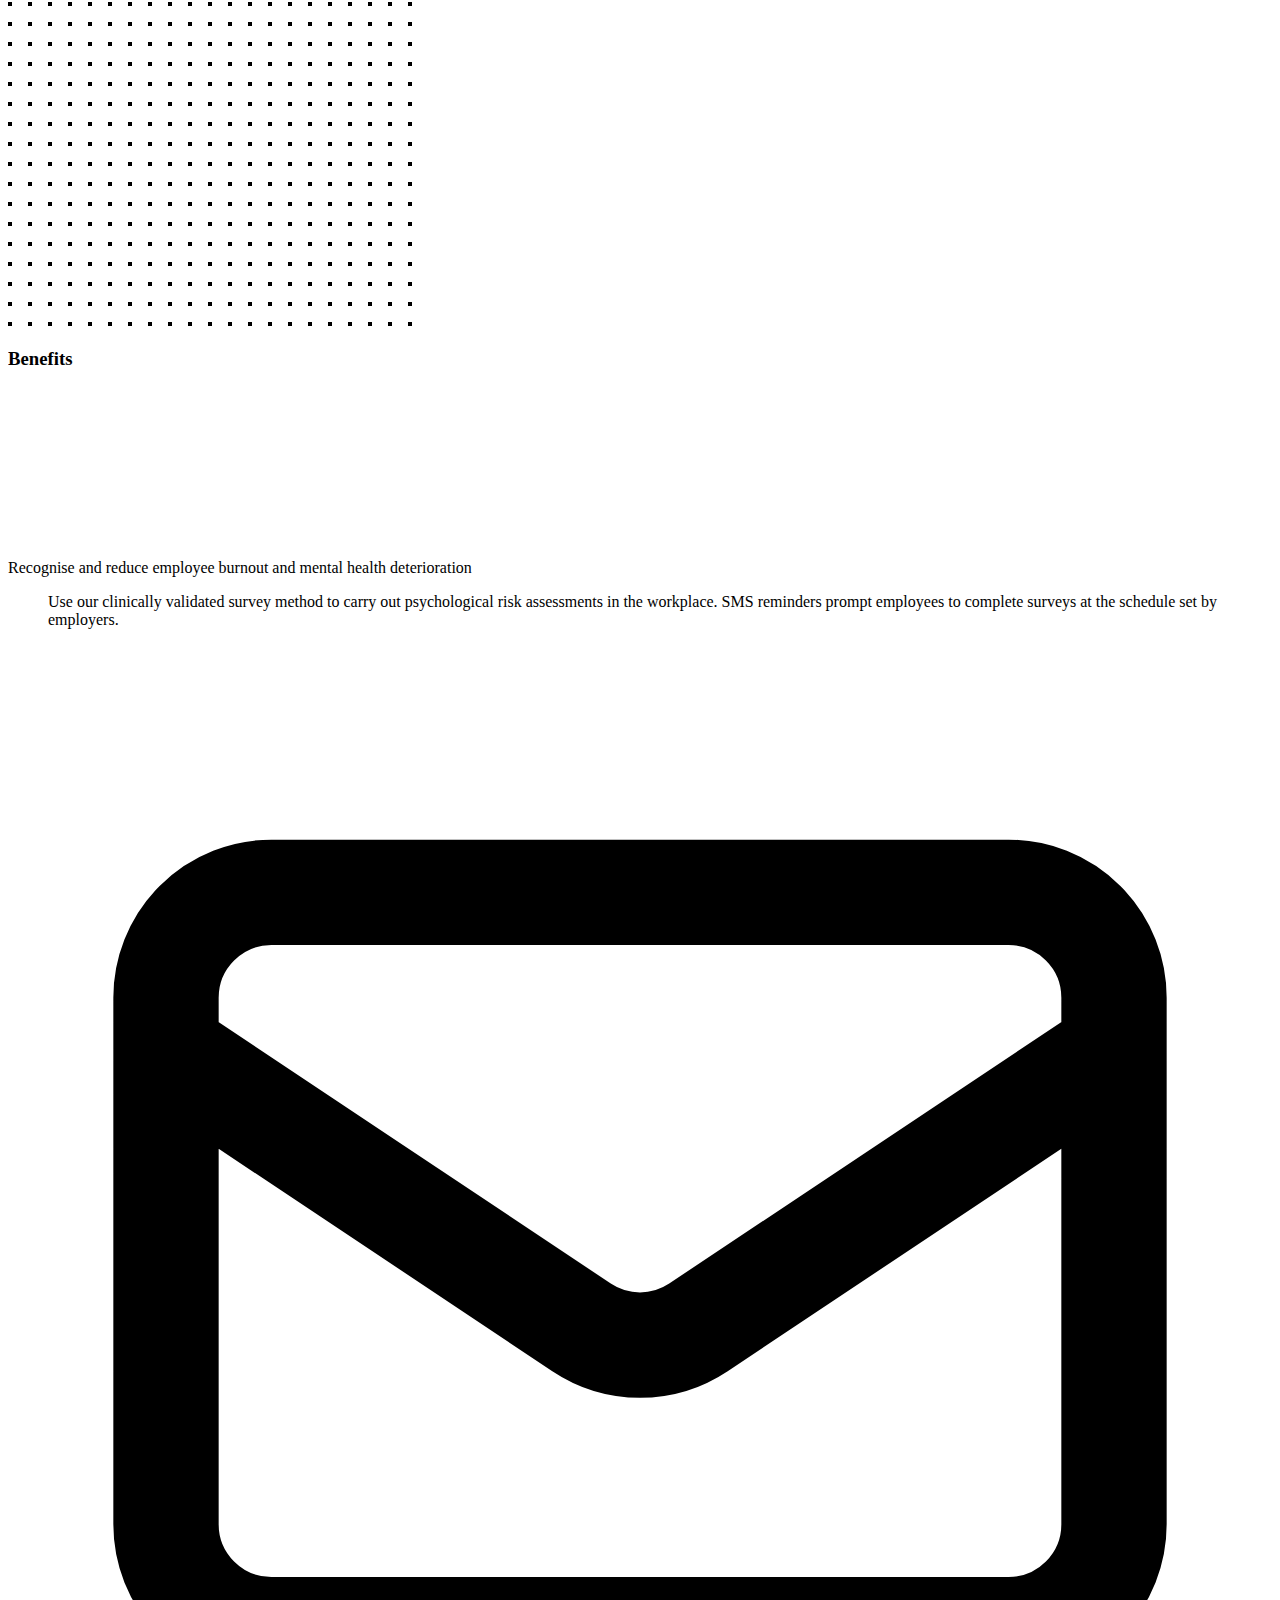
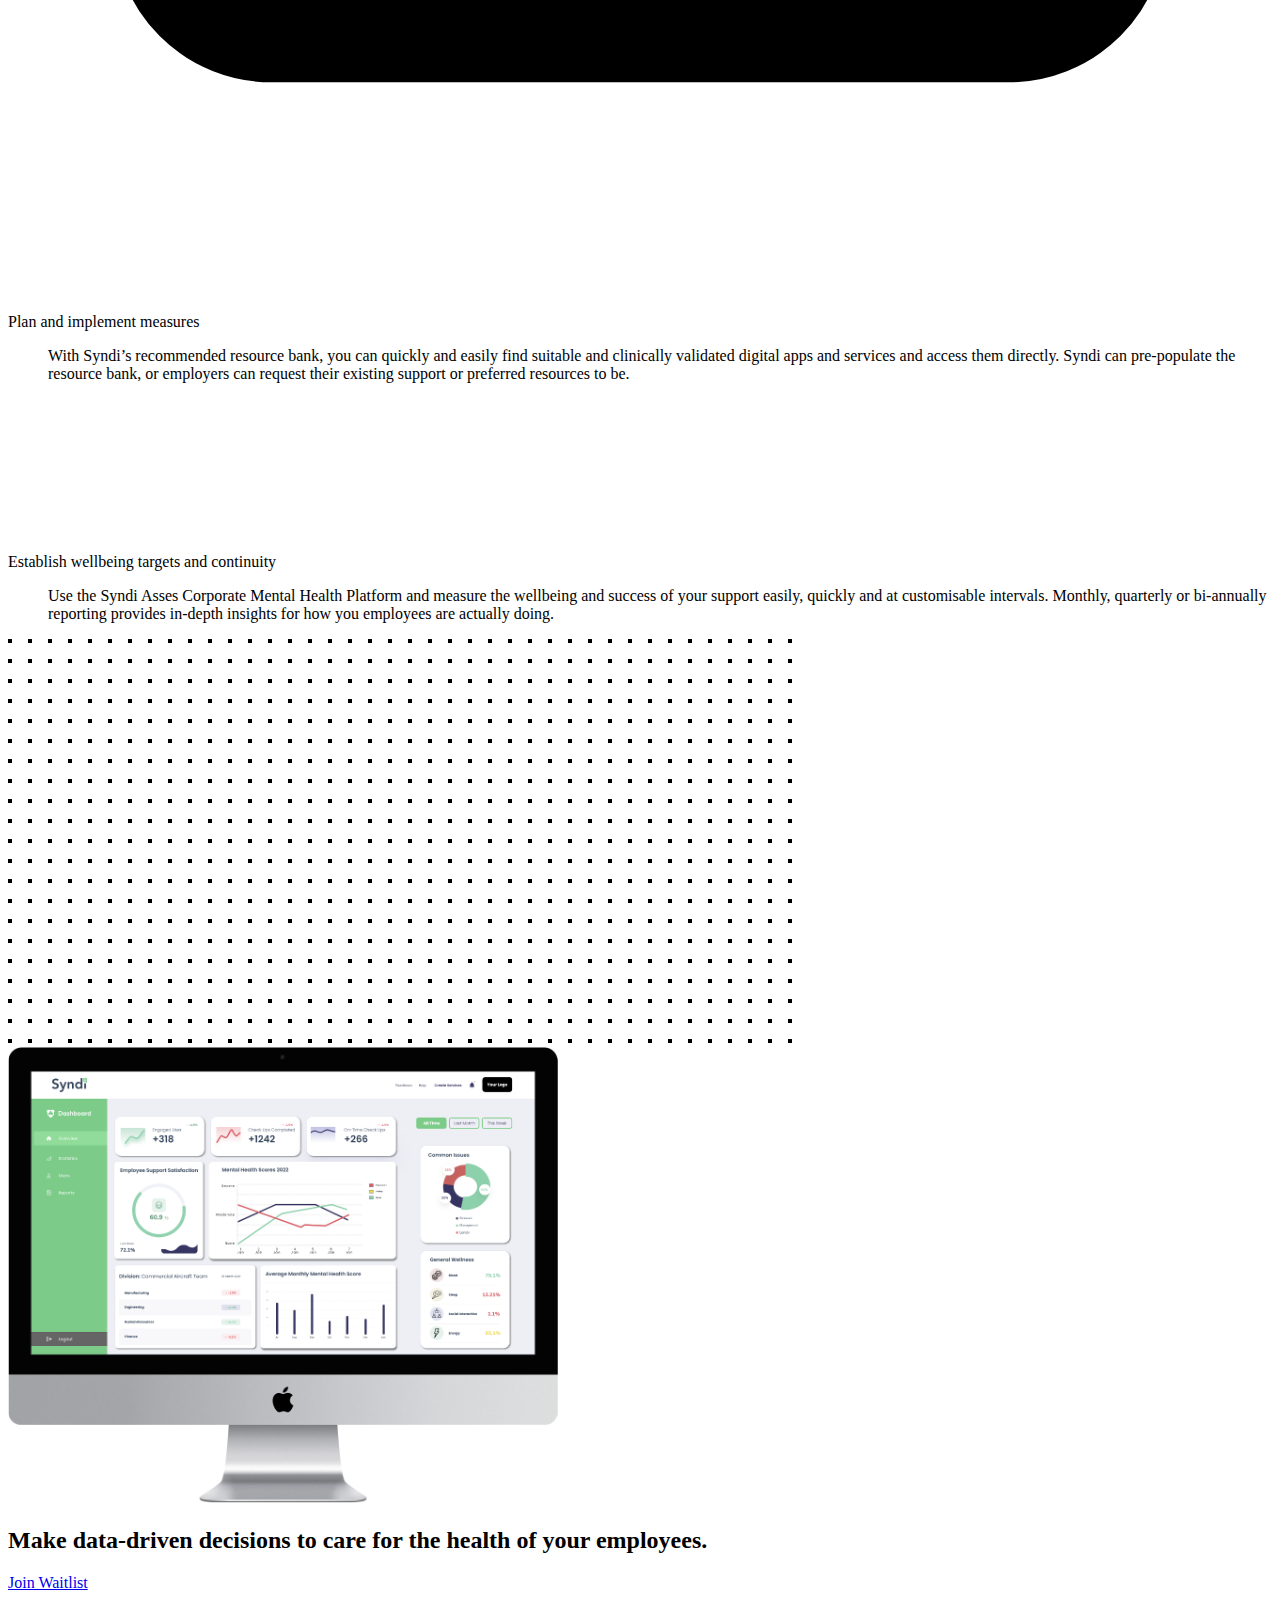
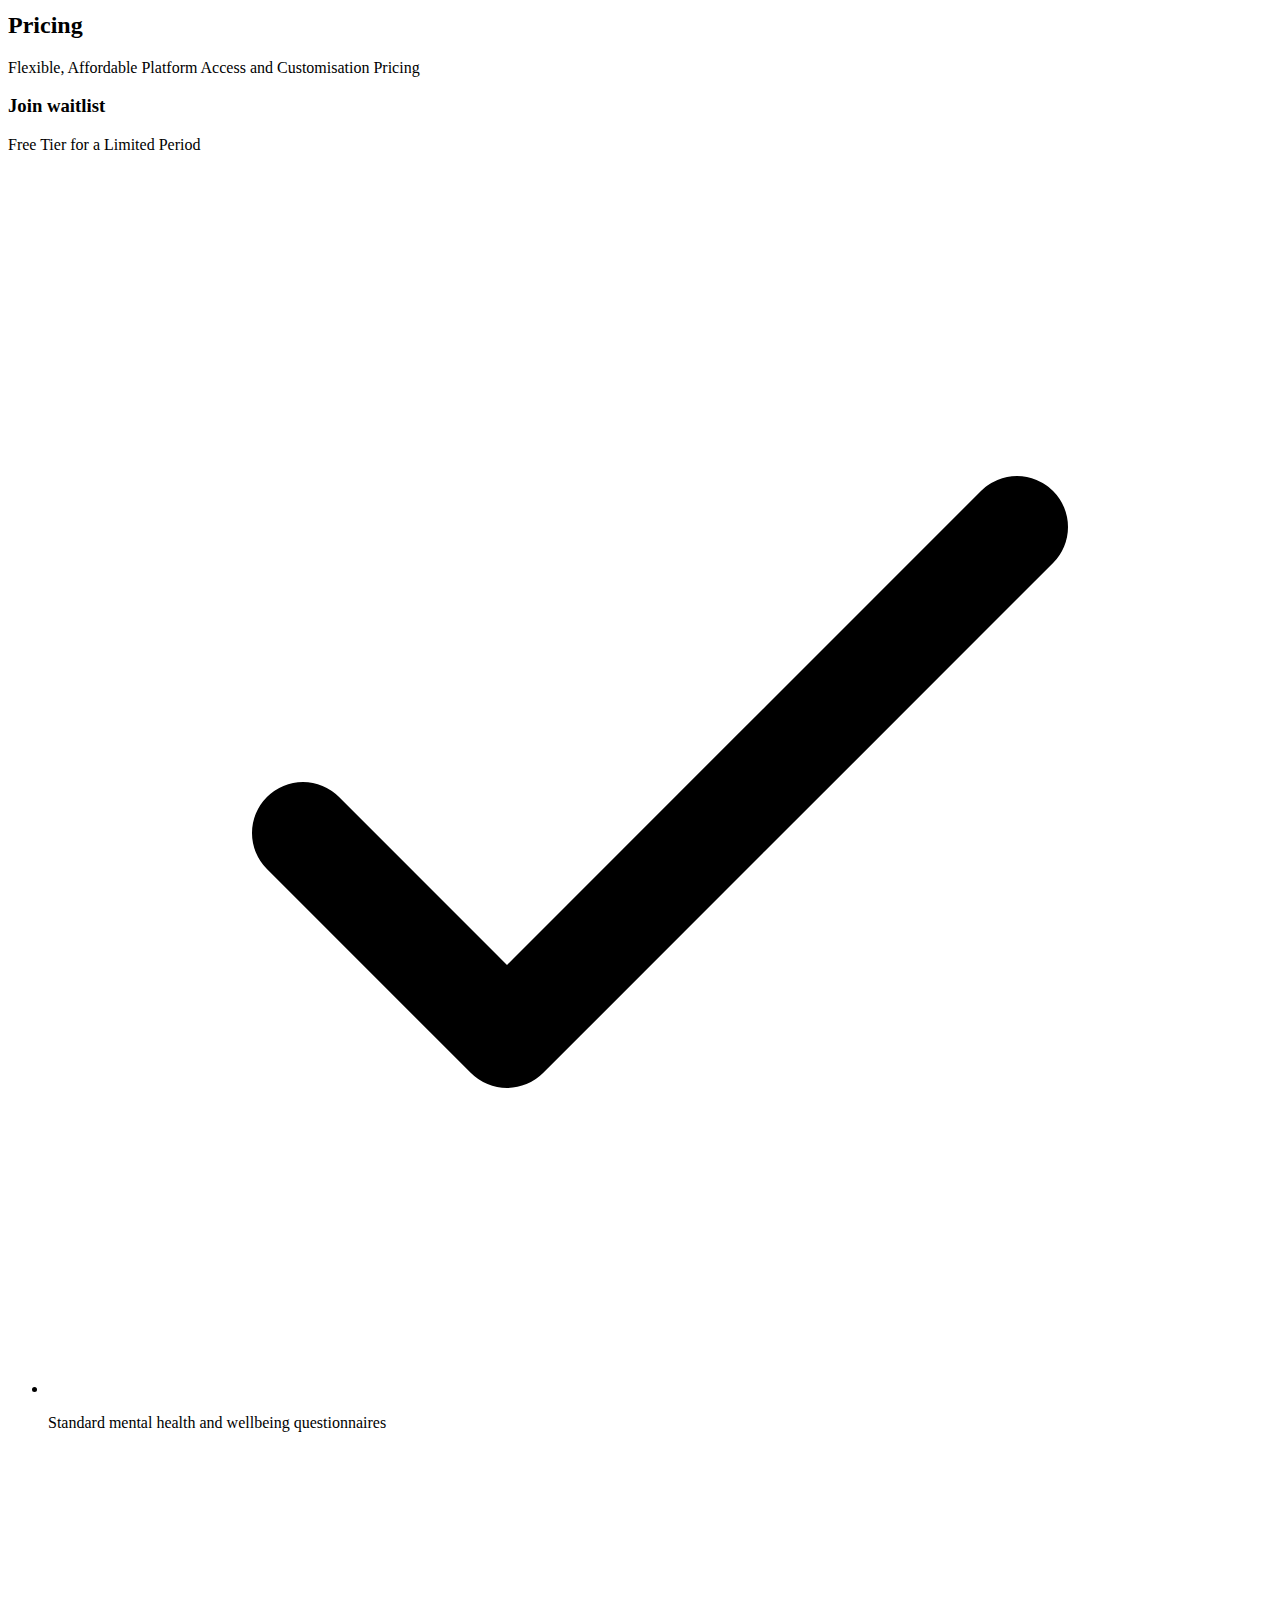
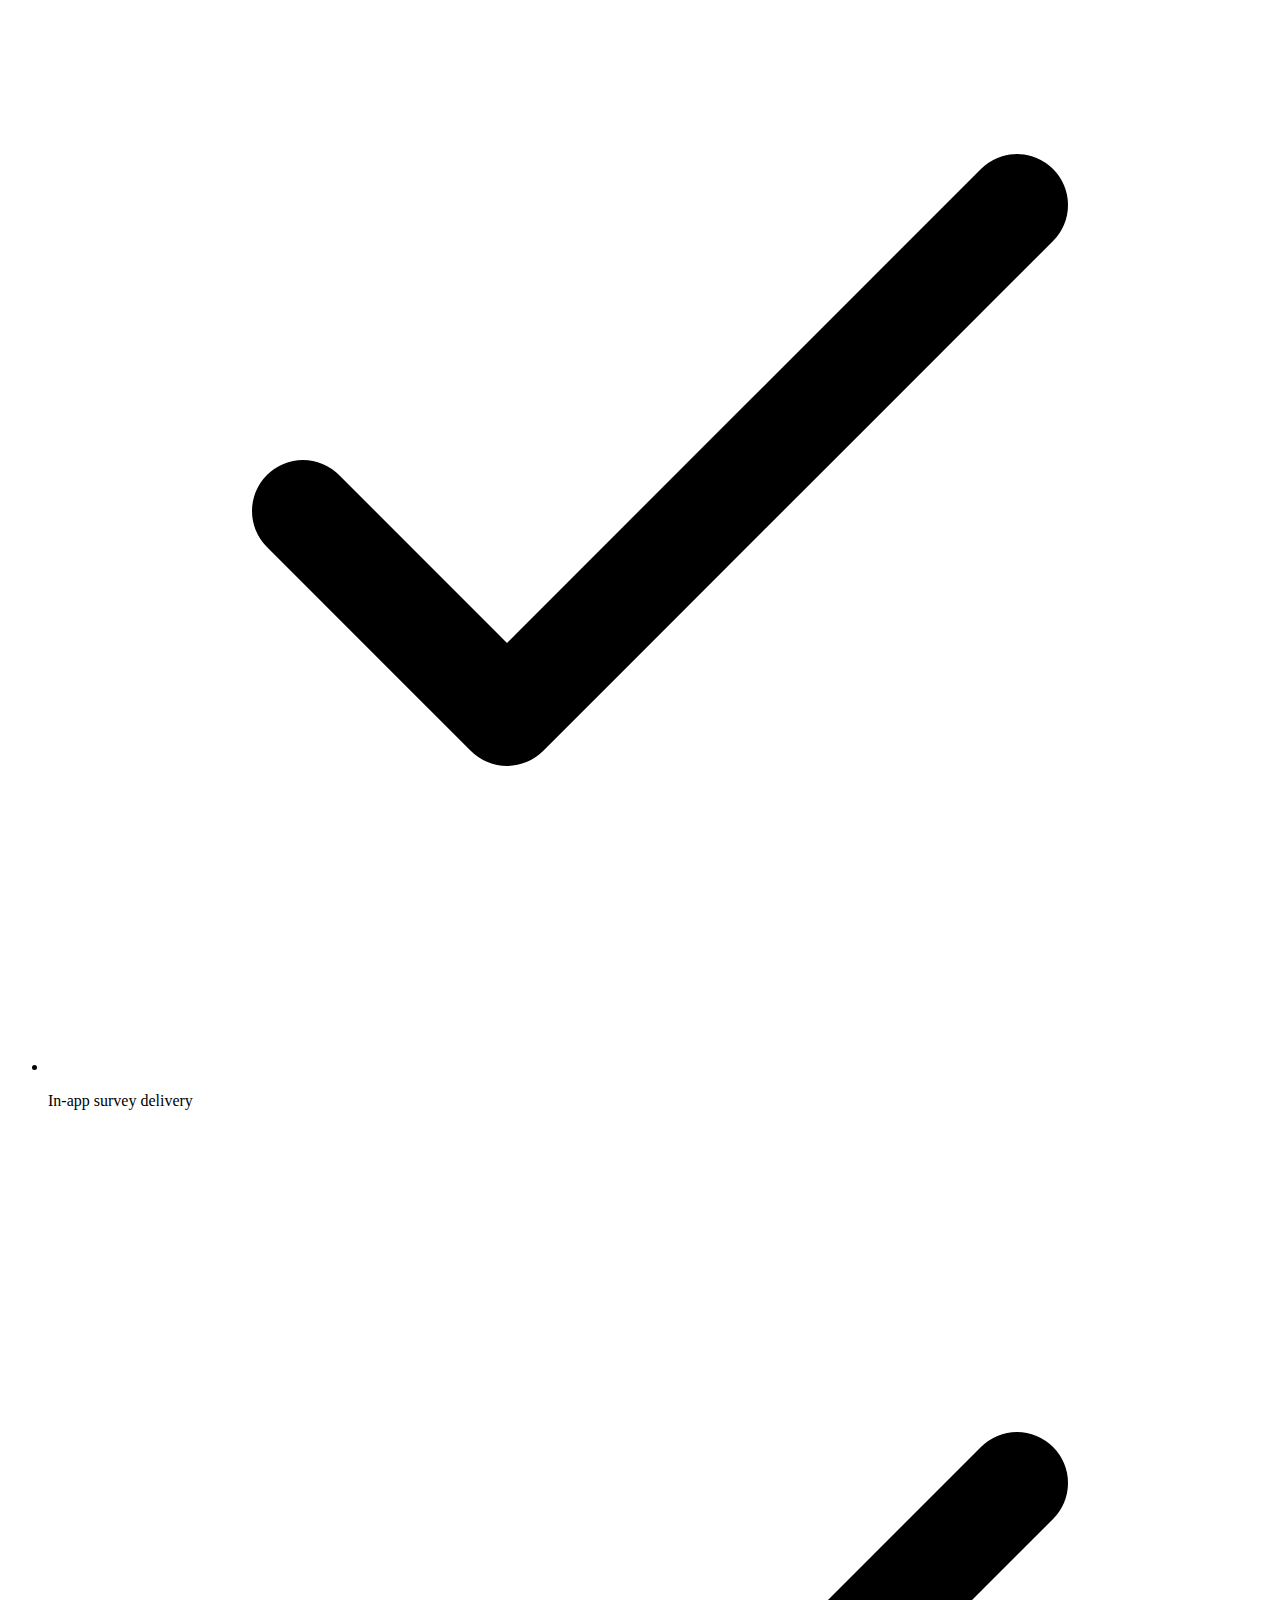
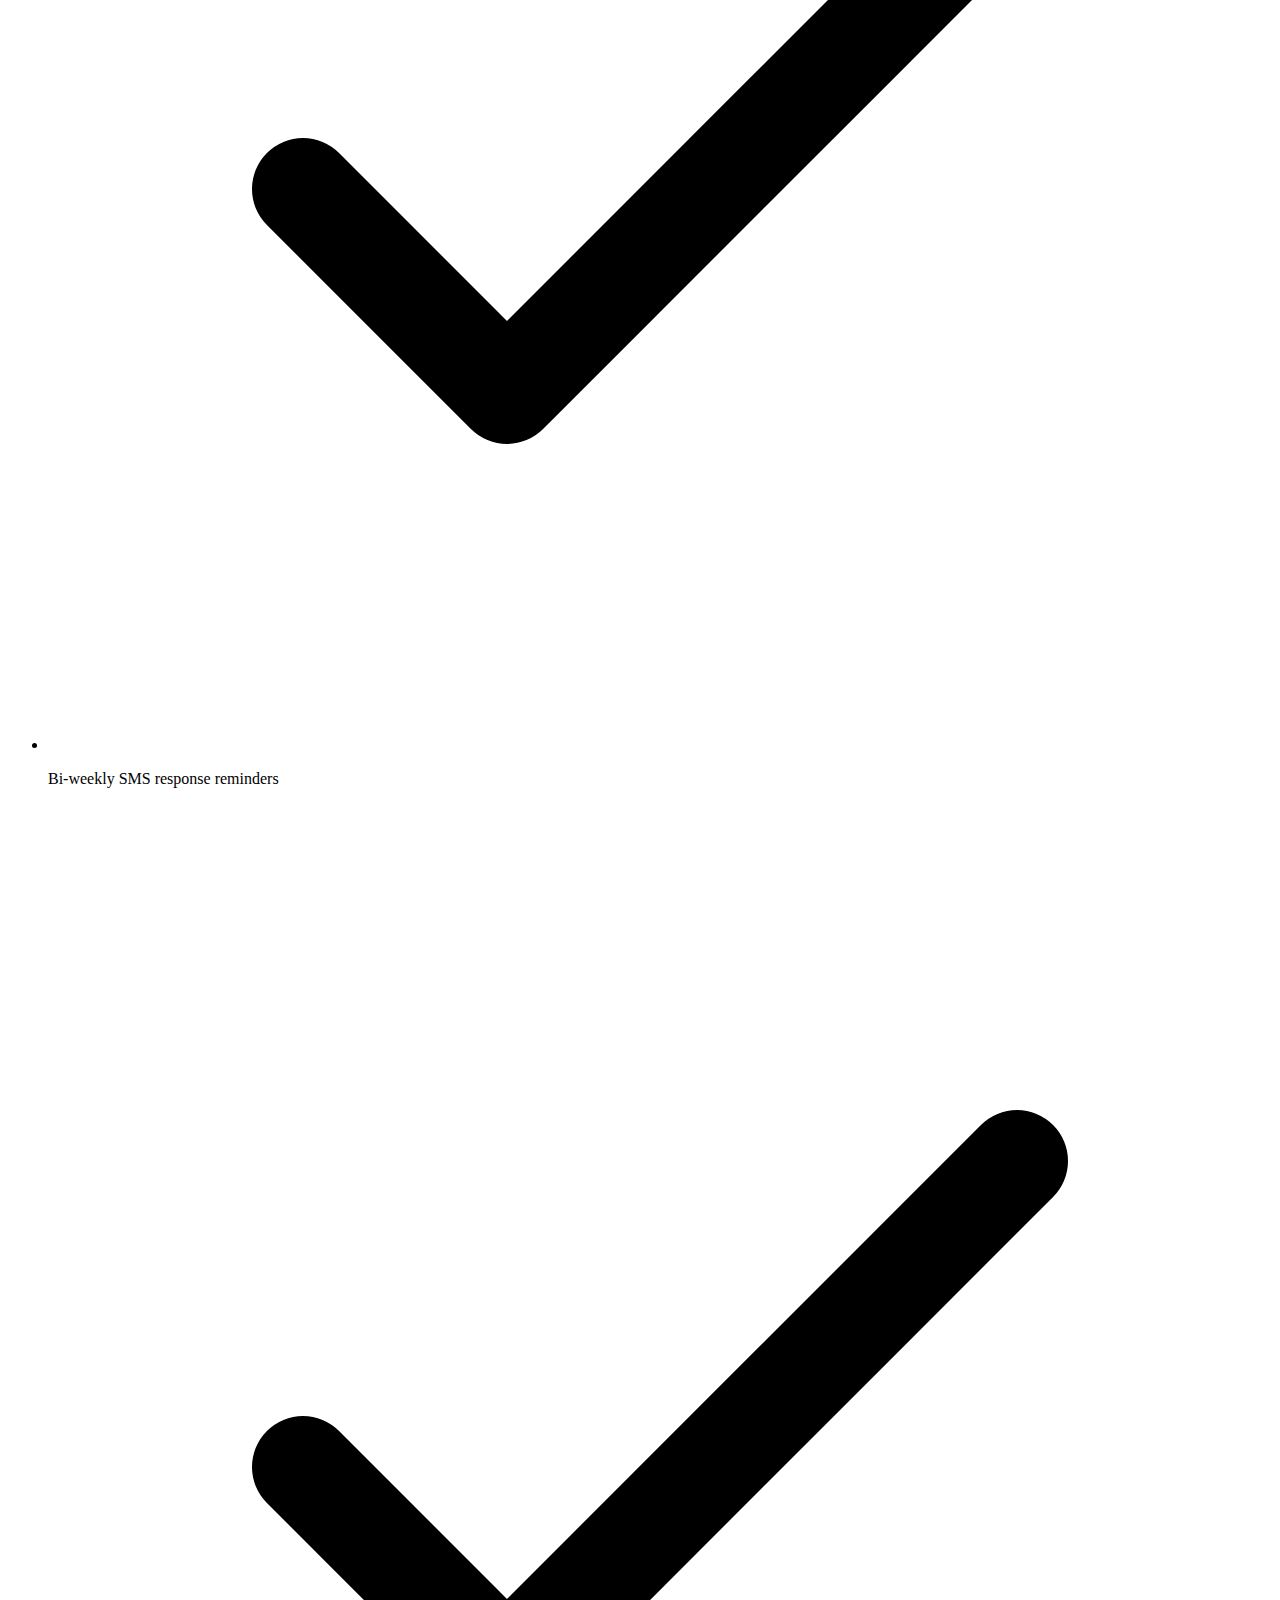
==== commit d69509f7: "Update index.html" ====
--- a/index.html
+++ b/index.html
@@ -31,6 +31,17 @@
 
   gtag('config', 'G-P3514LSE11');
 </script>
+
+<!-- Global site tag (gtag.js) - Google Analytics for Ads Monitoring -->
+<script async src="https://www.googletagmanager.com/gtag/js?id=UA-194950560-1"></script>
+<script>
+  window.dataLayer = window.dataLayer || [];
+  function gtag(){dataLayer.push(arguments);}
+  gtag('js', new Date());
+
+  gtag('config', 'UA-194950560-1');
+</script>
+
 </head>
 
 <section>
@@ -89,7 +100,7 @@
           <span class="inline-flex rounded-md shadow-md ring-1 ring-black ring-opacity-5">
             <a href="booking.html"
               class="inline-flex items-center px-4 py-2 border border-transparent text-base font-medium rounded-md text-white bg-green-600 hover:bg-gray-50 hover:text-green-600">
-              Join Waitlist
+              Sign Up
             </a>
           </span>
         </div>
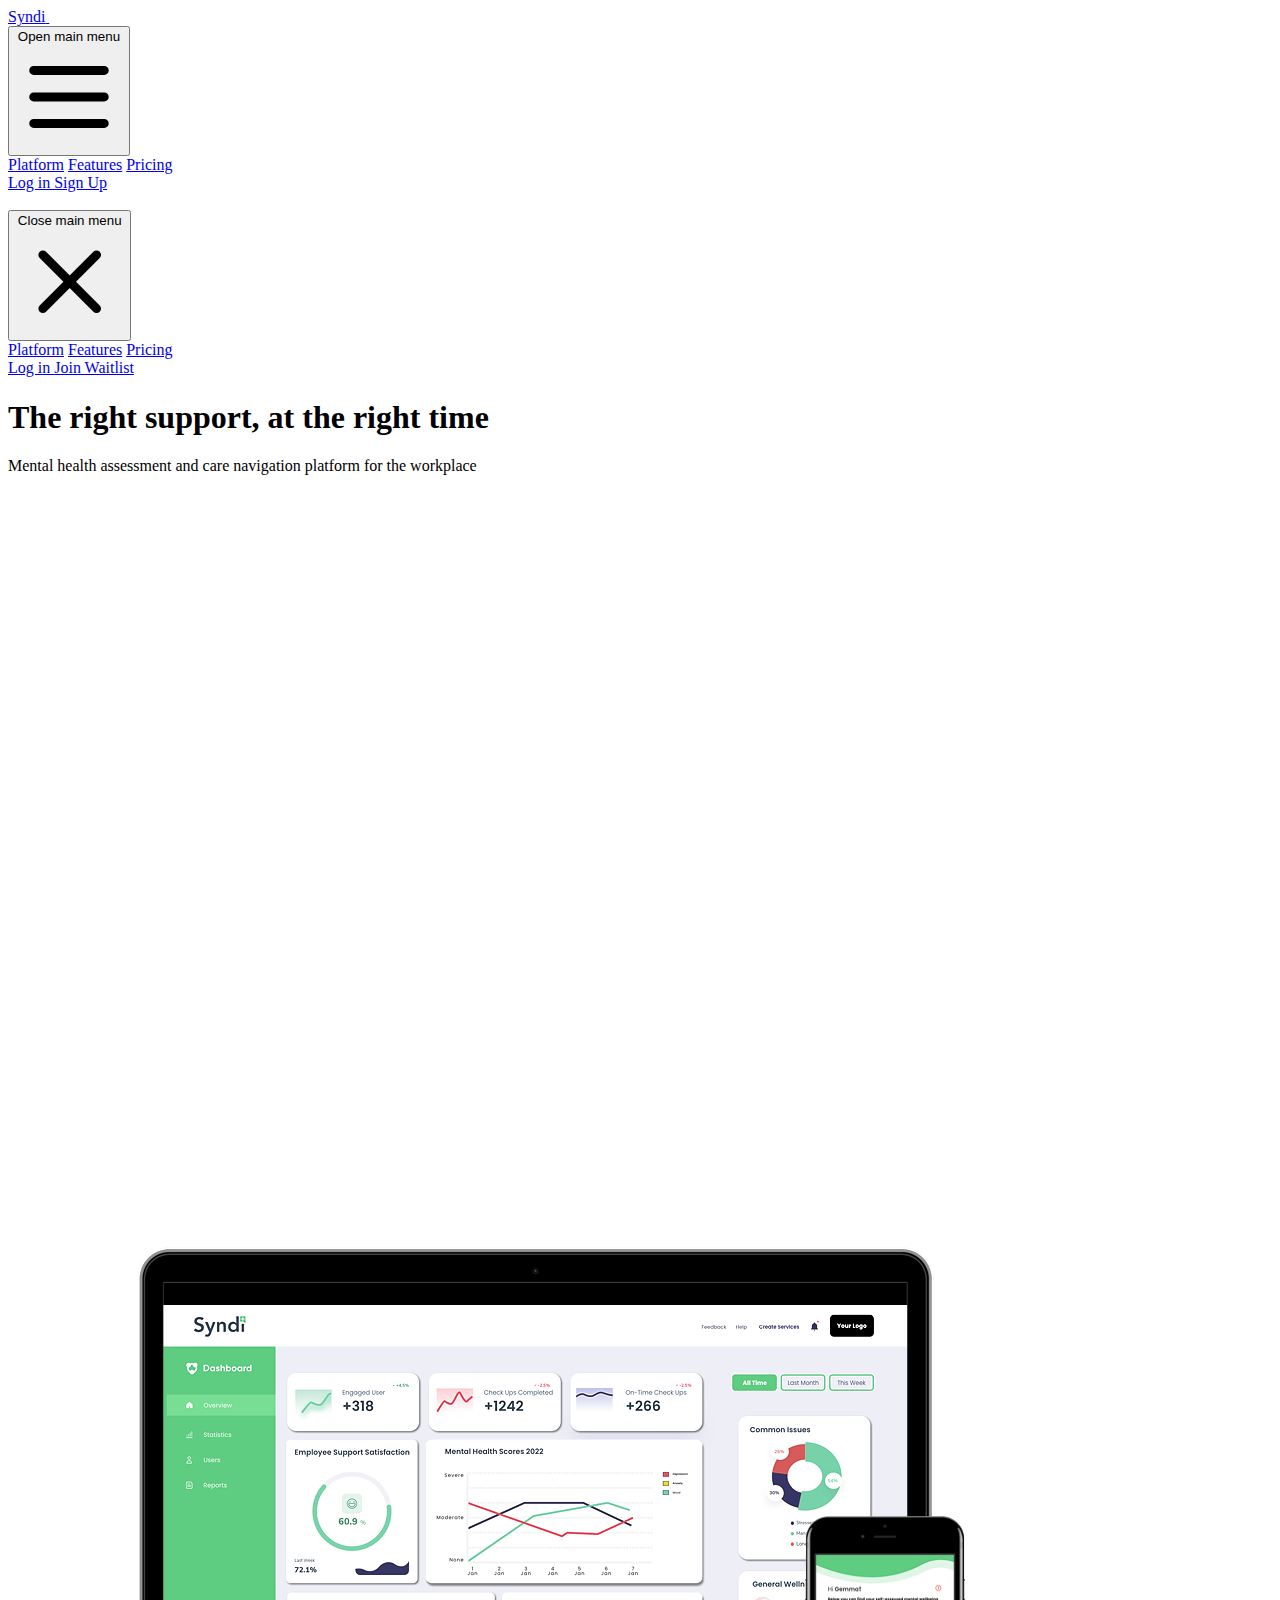
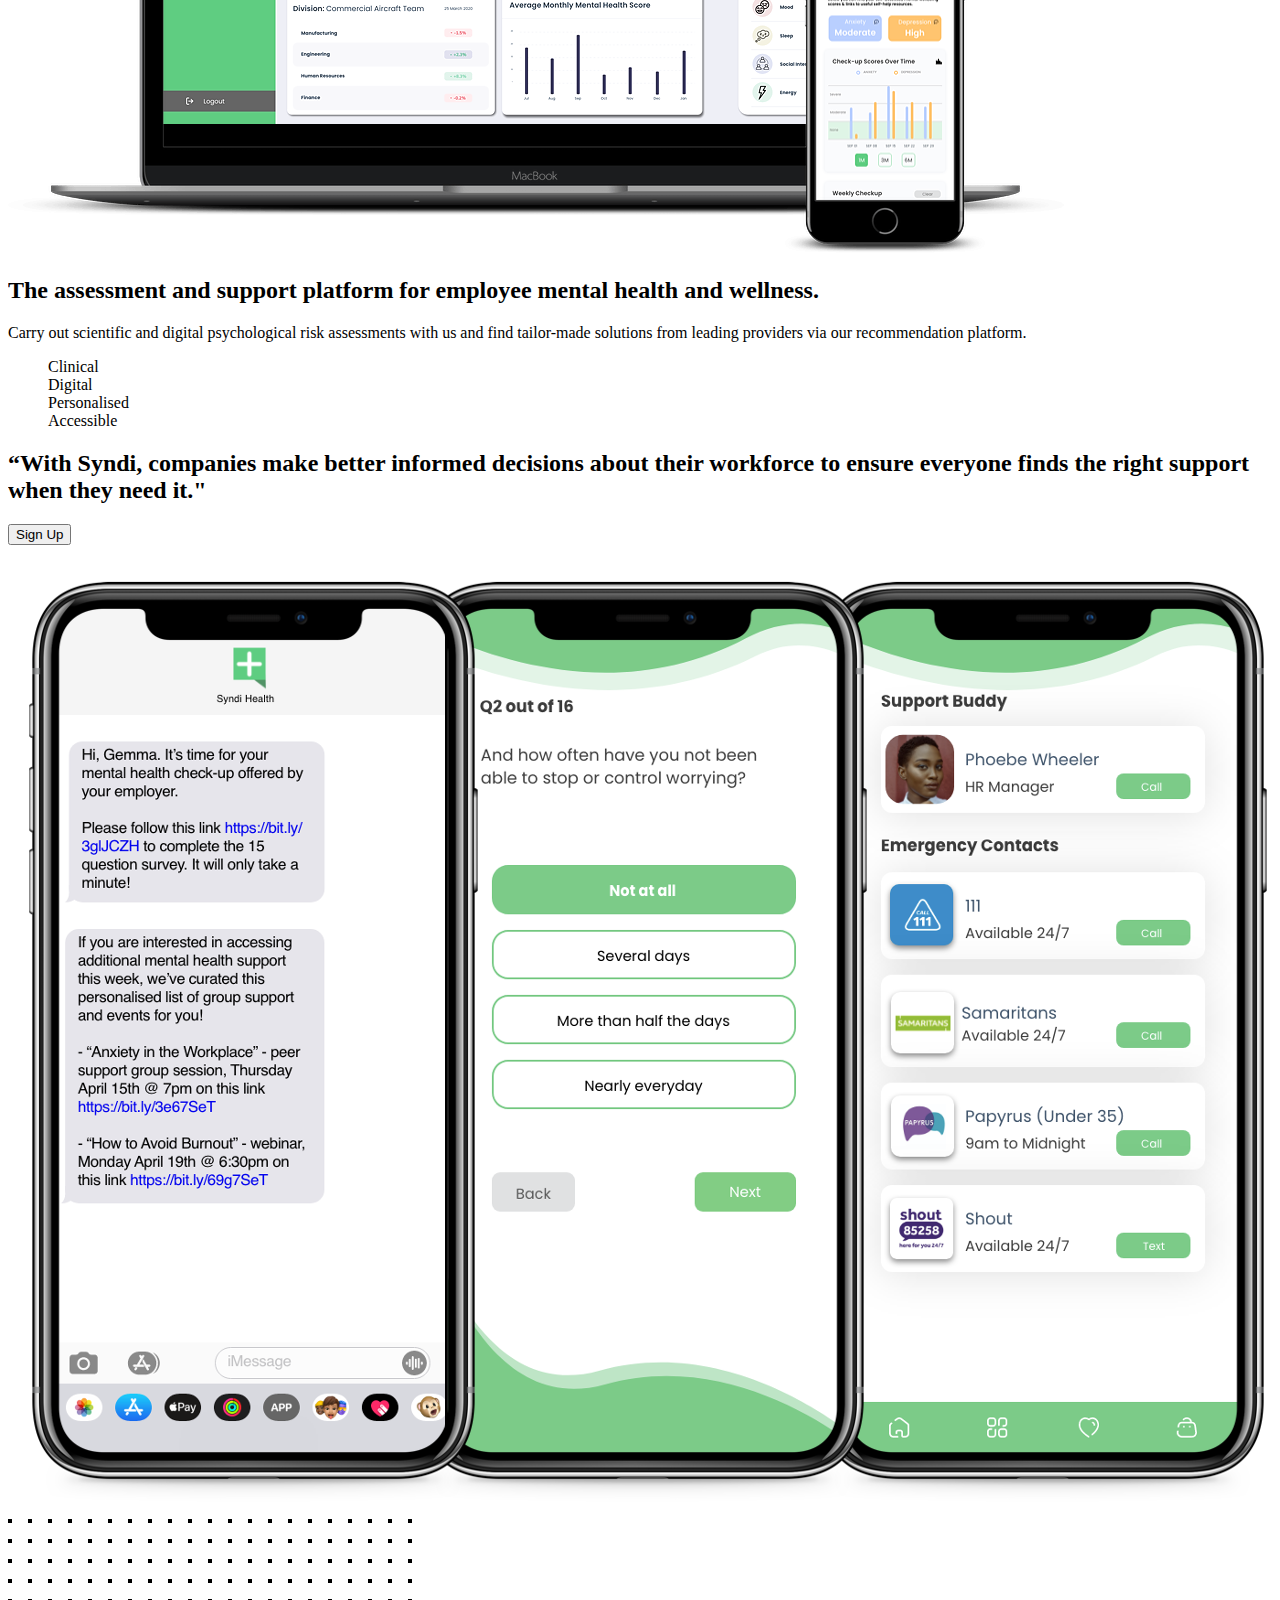
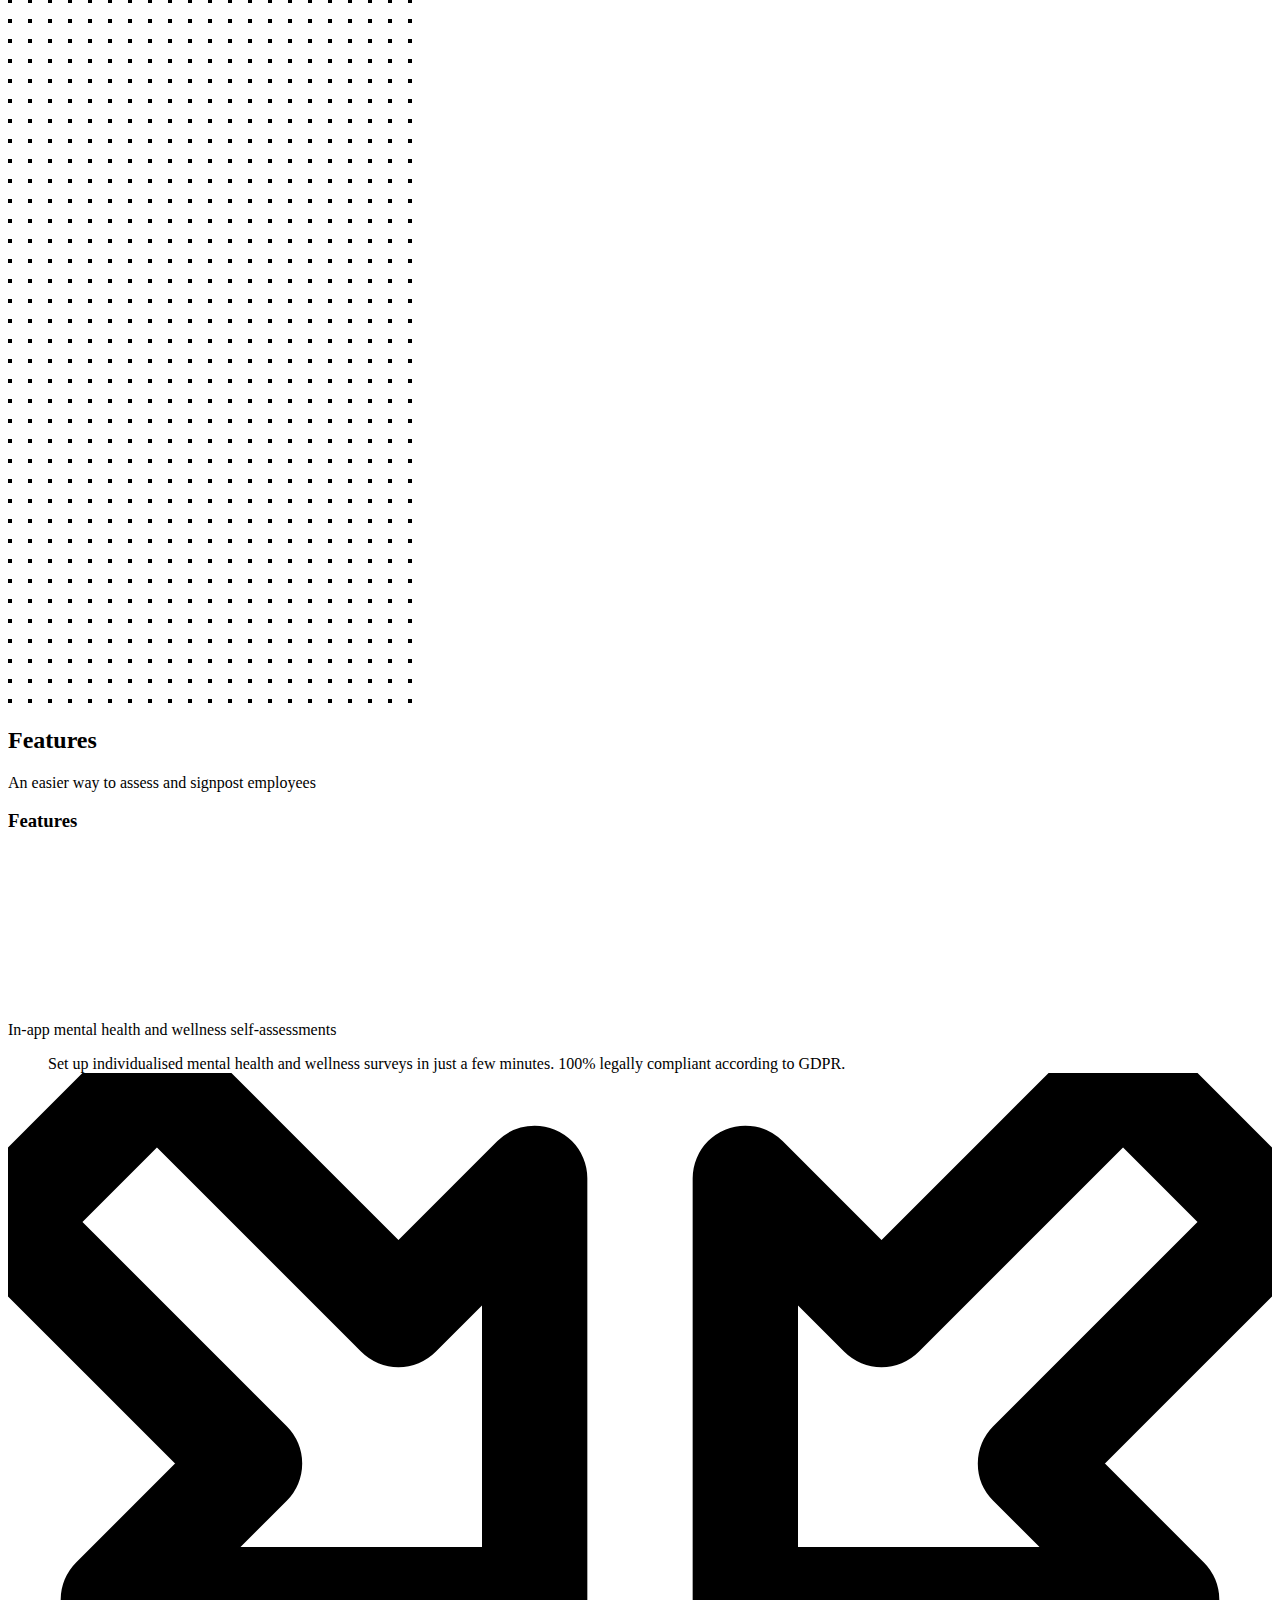
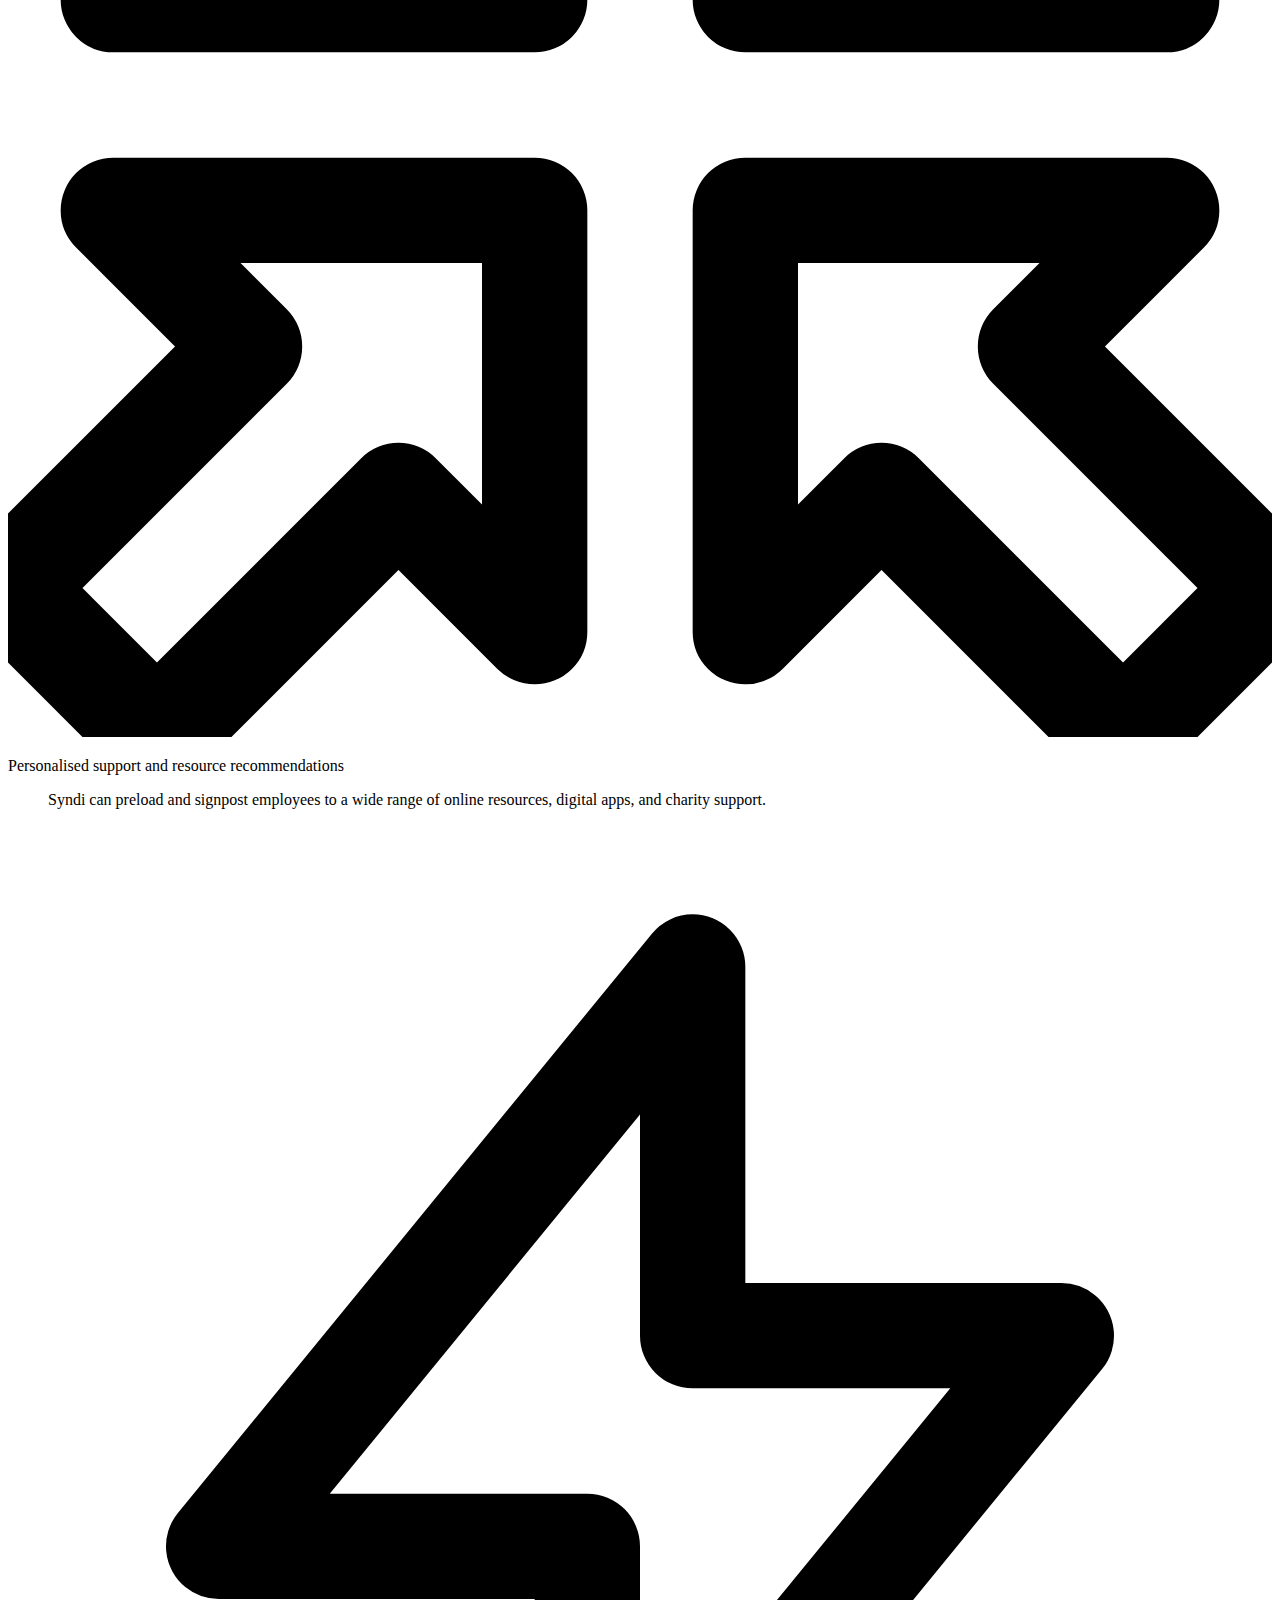
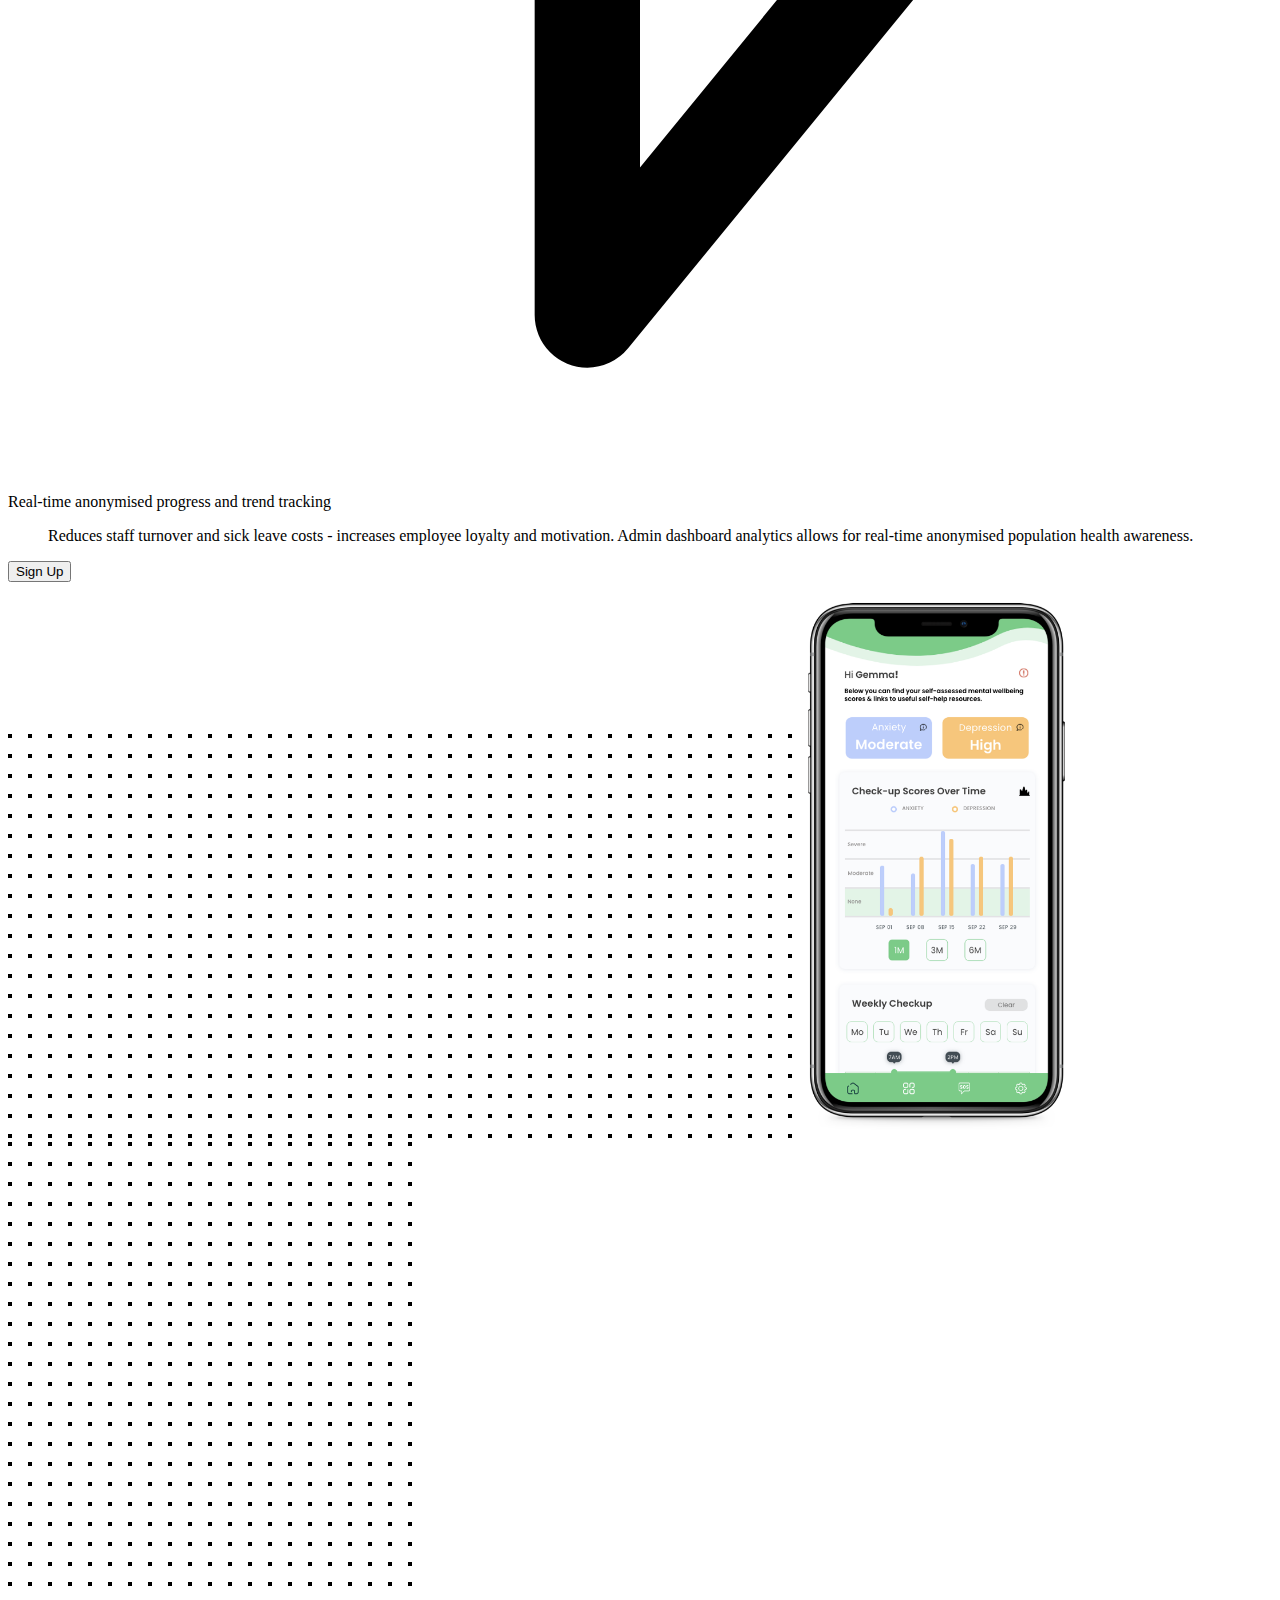
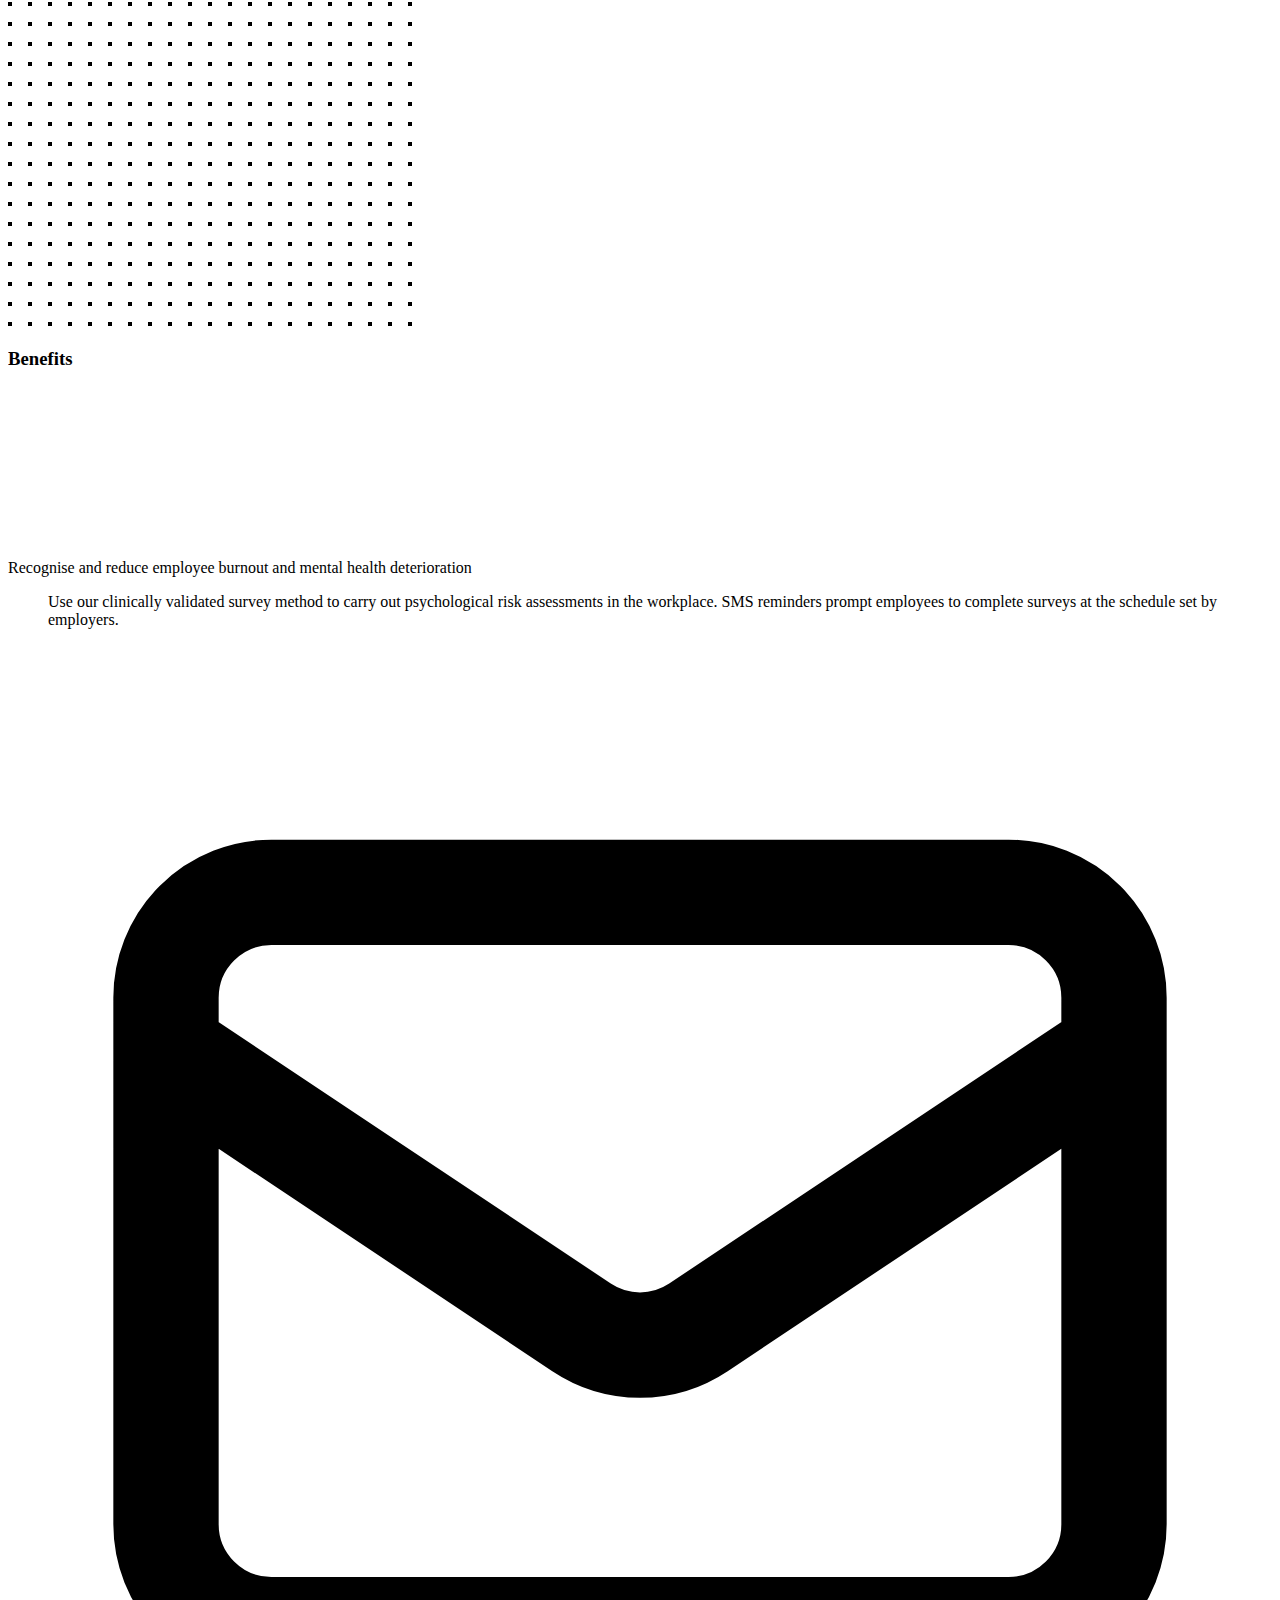
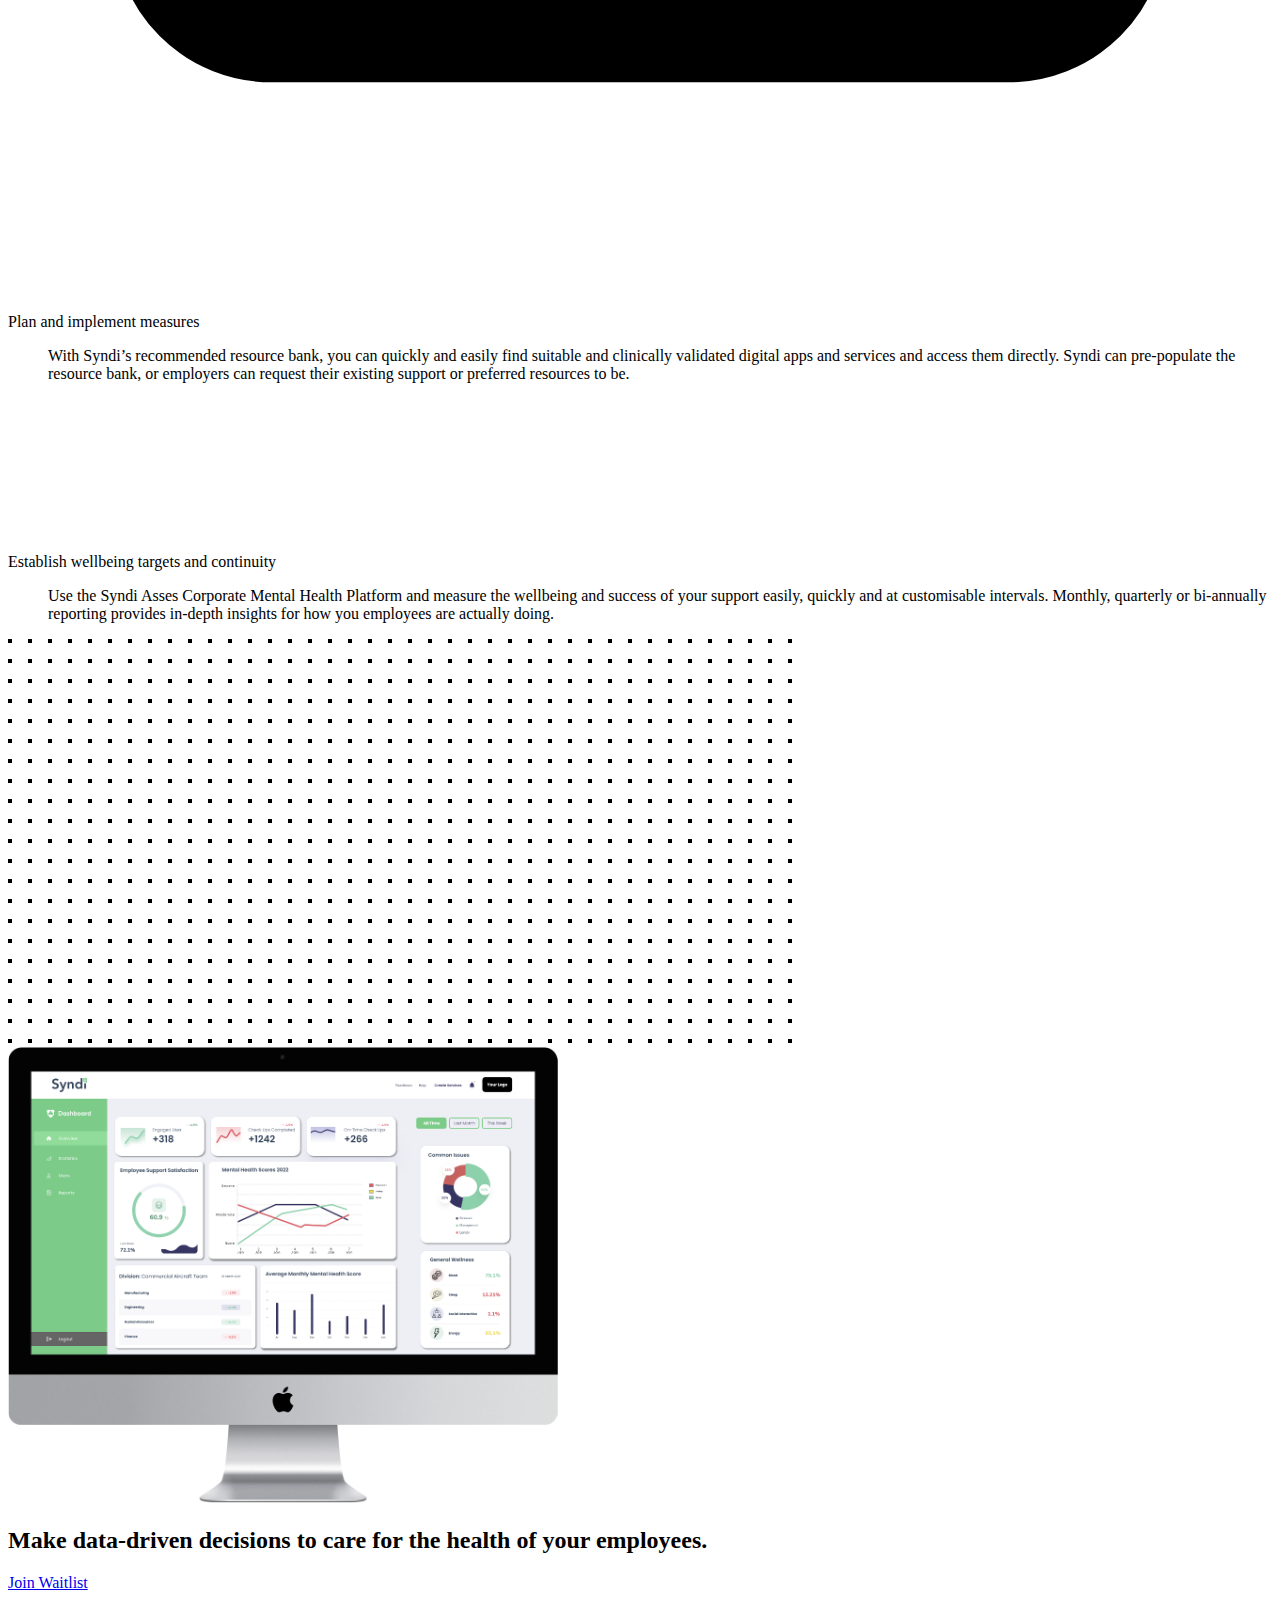
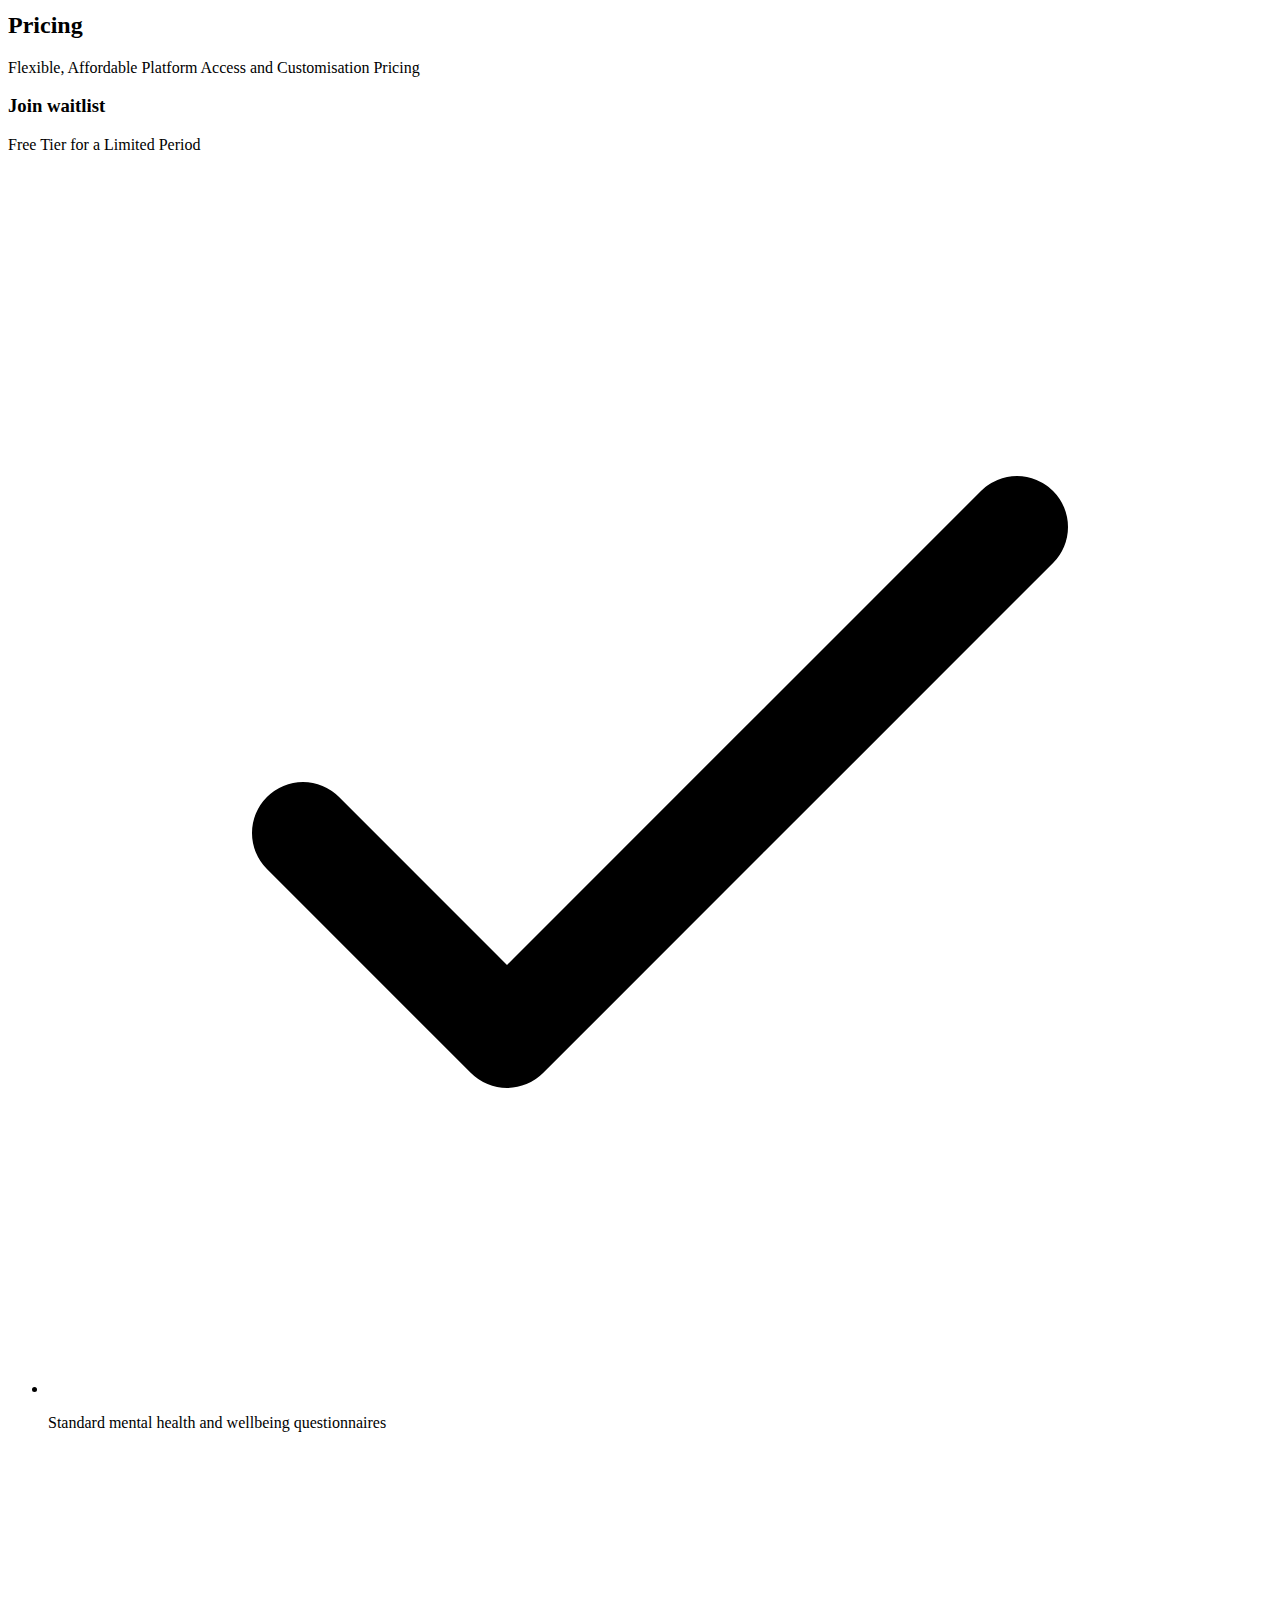
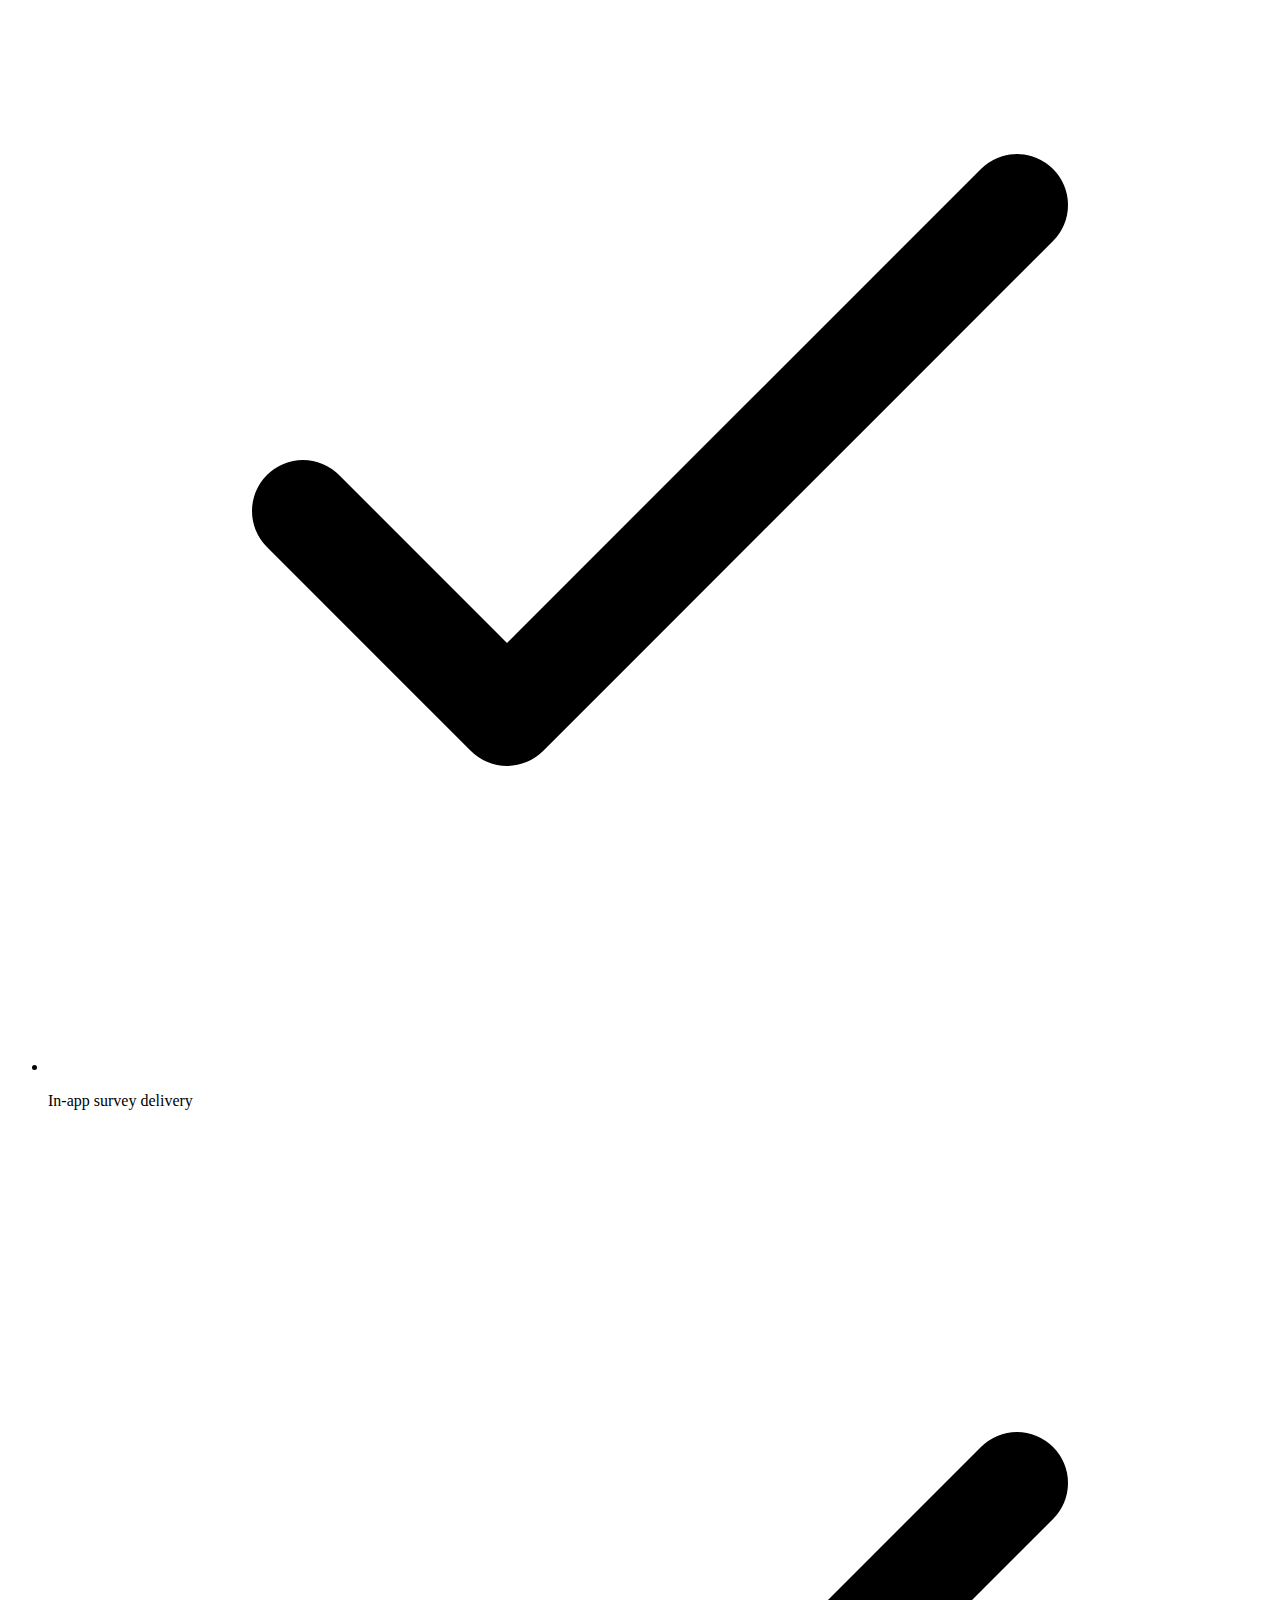
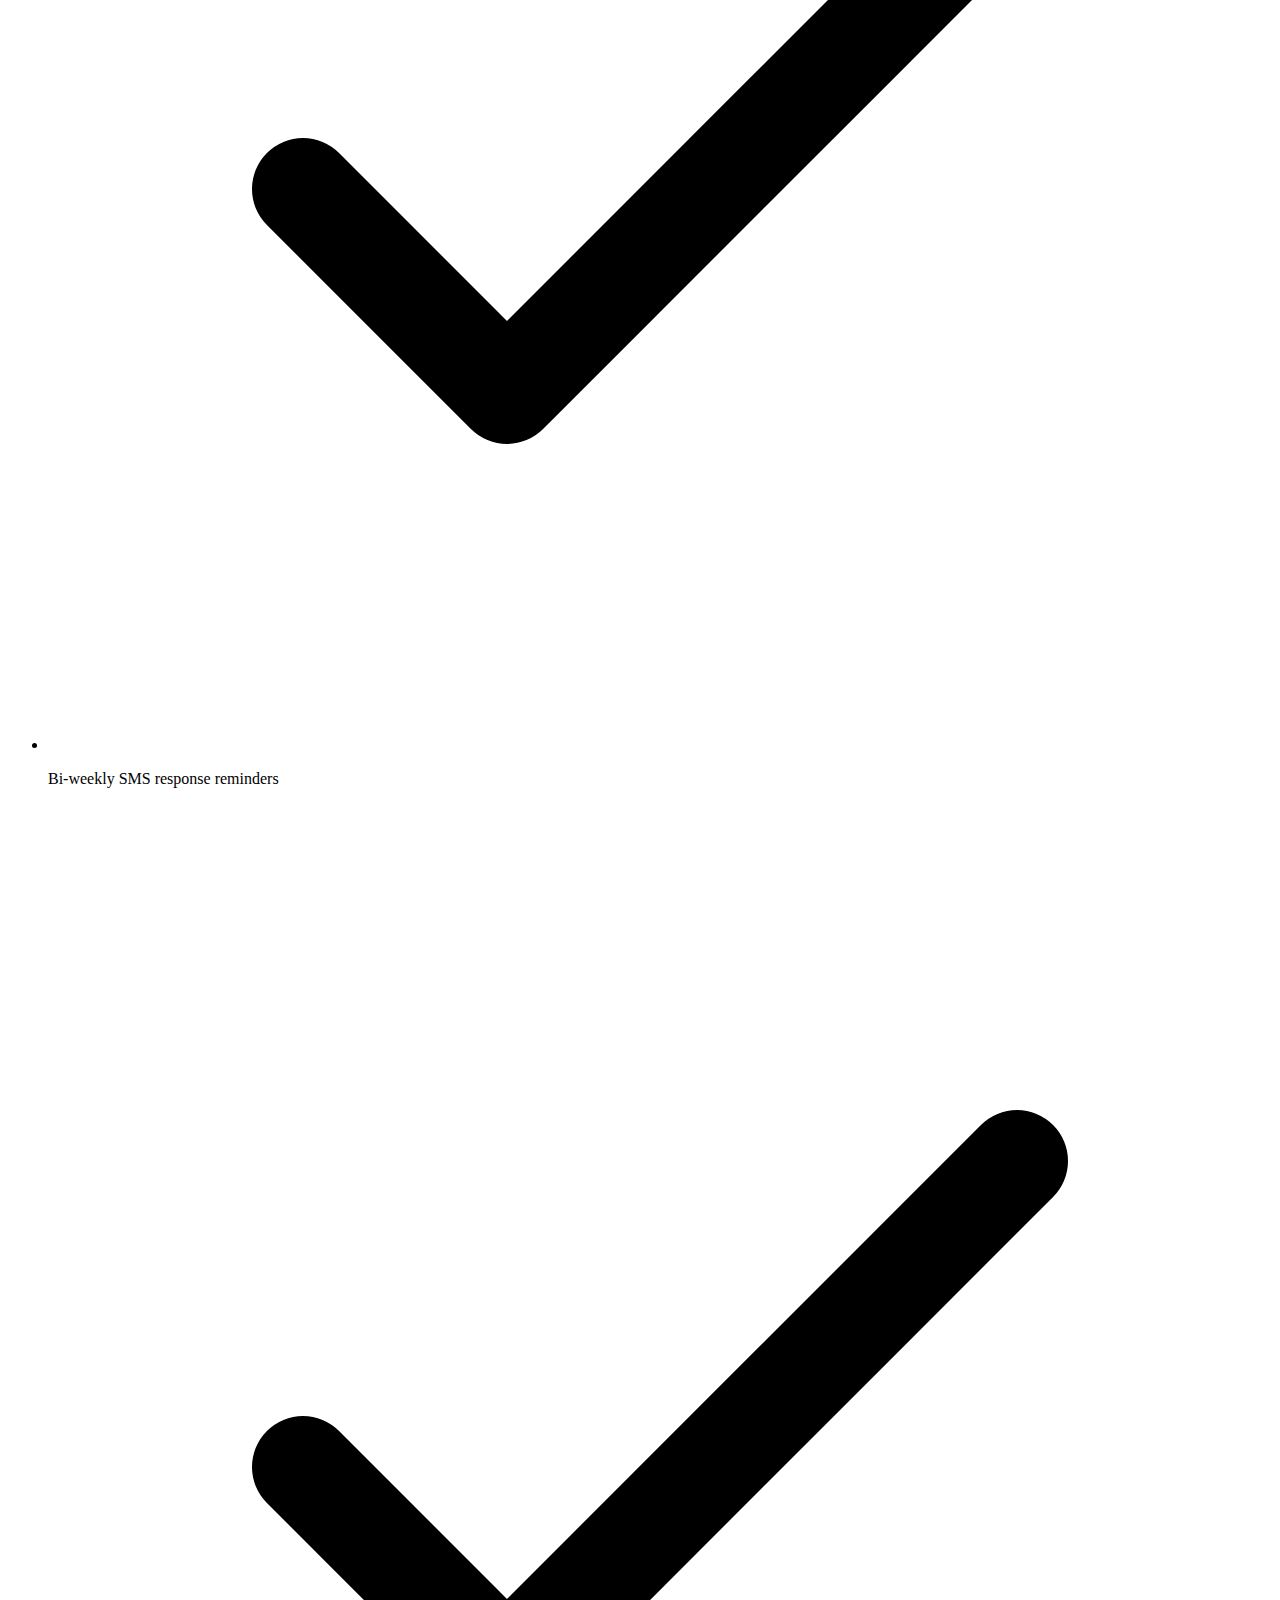
==== commit 5a6c9a13: "Update index.html" ====
--- a/index.html
+++ b/index.html
@@ -255,7 +255,7 @@
             <div class="mt-6">
               <a href="booking.html">
                 <button type="button" class="inline-flex items-center px-6 py-3 border border-transparent text-base font-medium rounded-md shadow-sm text-white bg-green-600 hover:bg-white hover:text-green-600 focus:outline-none focus:ring-2 focus:ring-offset-2 focus:ring-indigo-500">
-                  Join Waitlist
+                  Sign Up
                 </button>
               </a>
             </div>
@@ -354,7 +354,7 @@
           <div class="text-center mt-12">
             <a href="booking.html">
               <button type="button" class="inline-flex items-center px-6 py-3 border border-transparent text-base font-medium rounded-md shadow-sm text-white bg-green-600 hover:bg-white hover:text-green-600 focus:outline-none focus:ring-2 focus:ring-offset-2 focus:ring-indigo-500">
-                Join Waitlist
+                Sign Up
               </button>
             </a>
           </div>
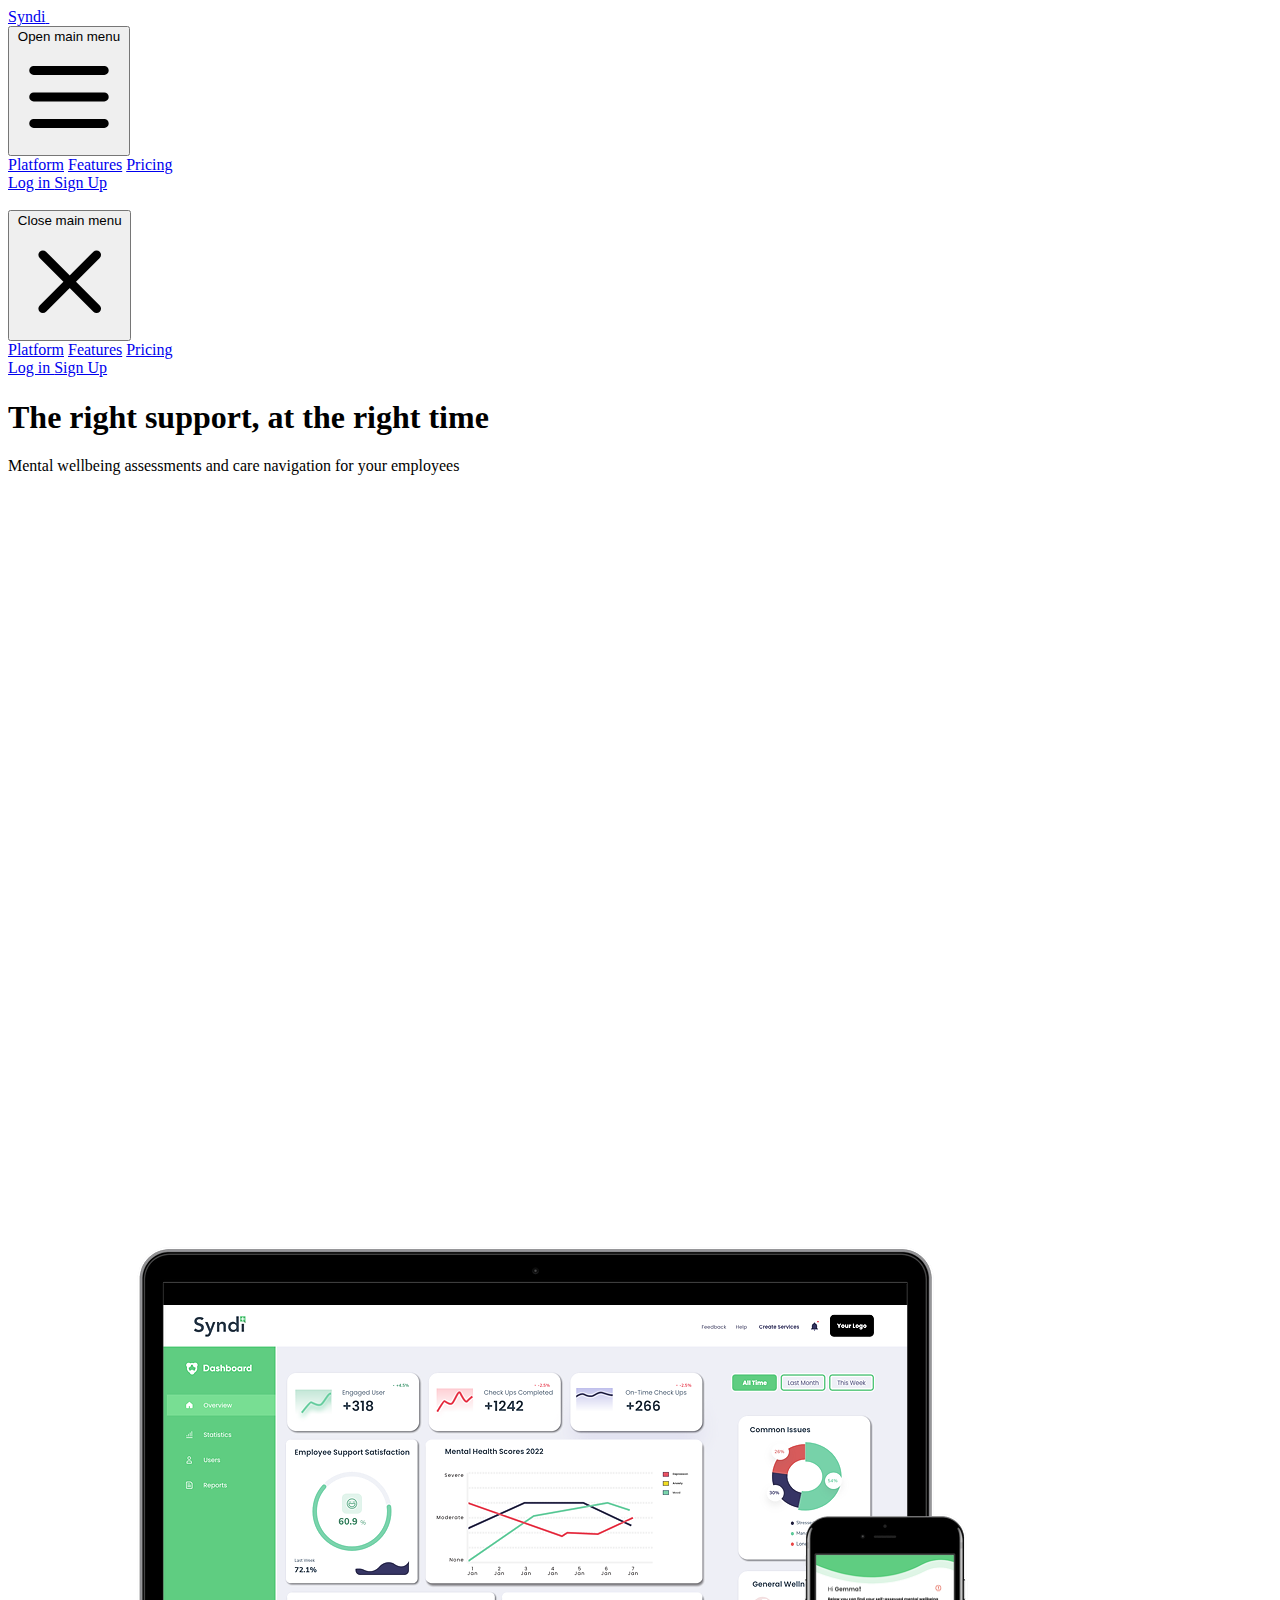
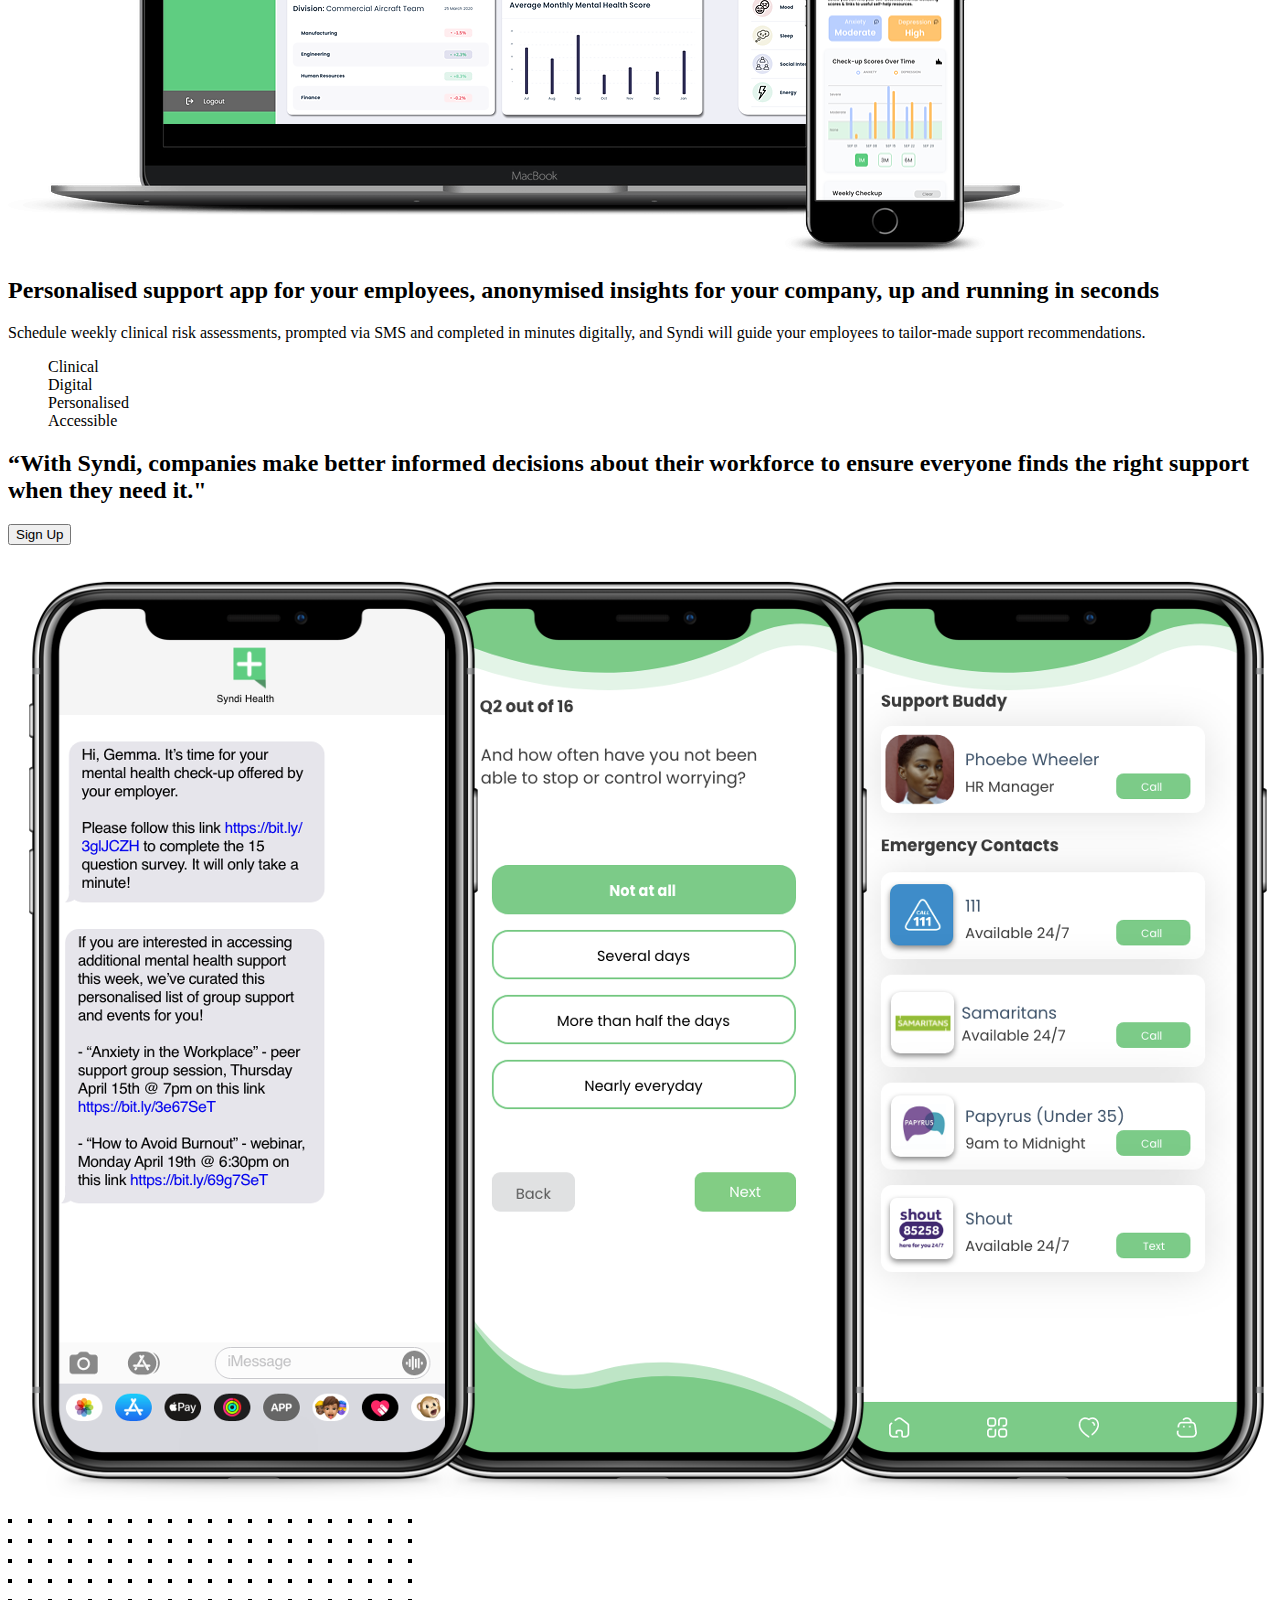
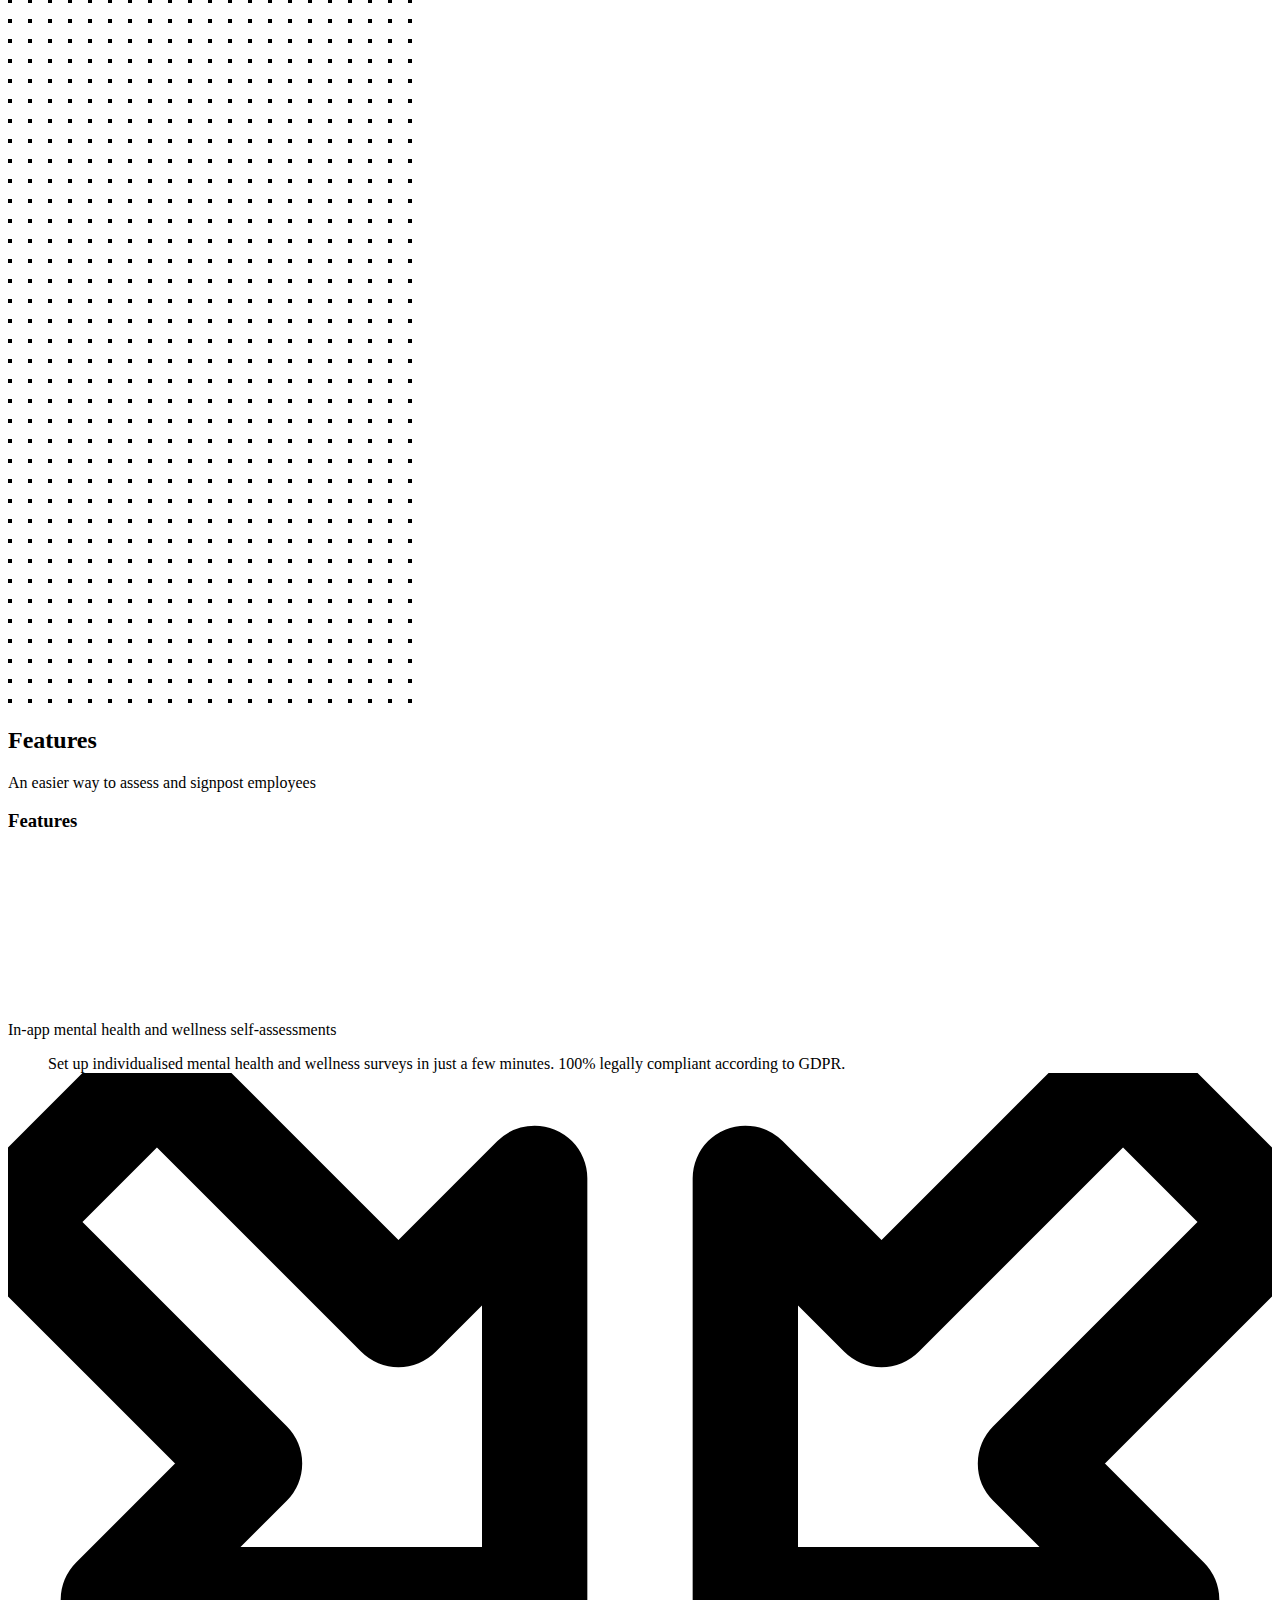
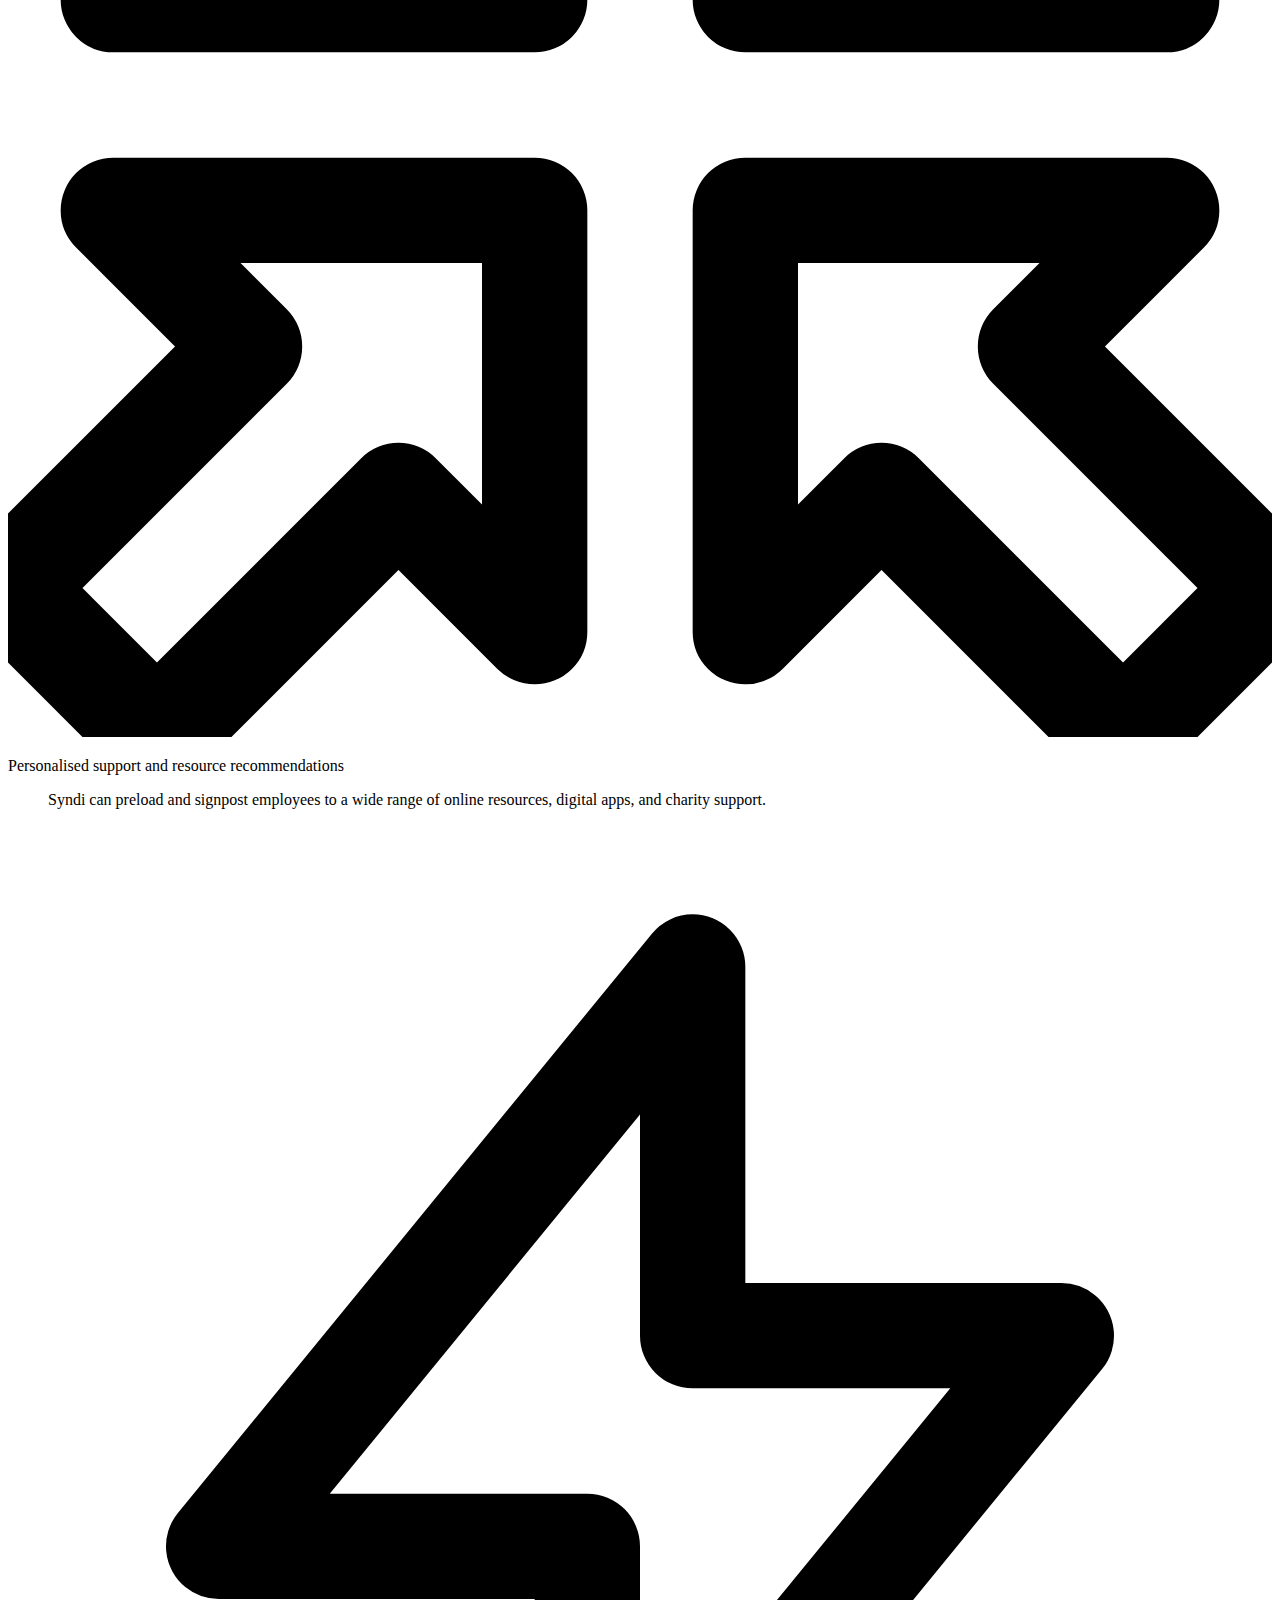
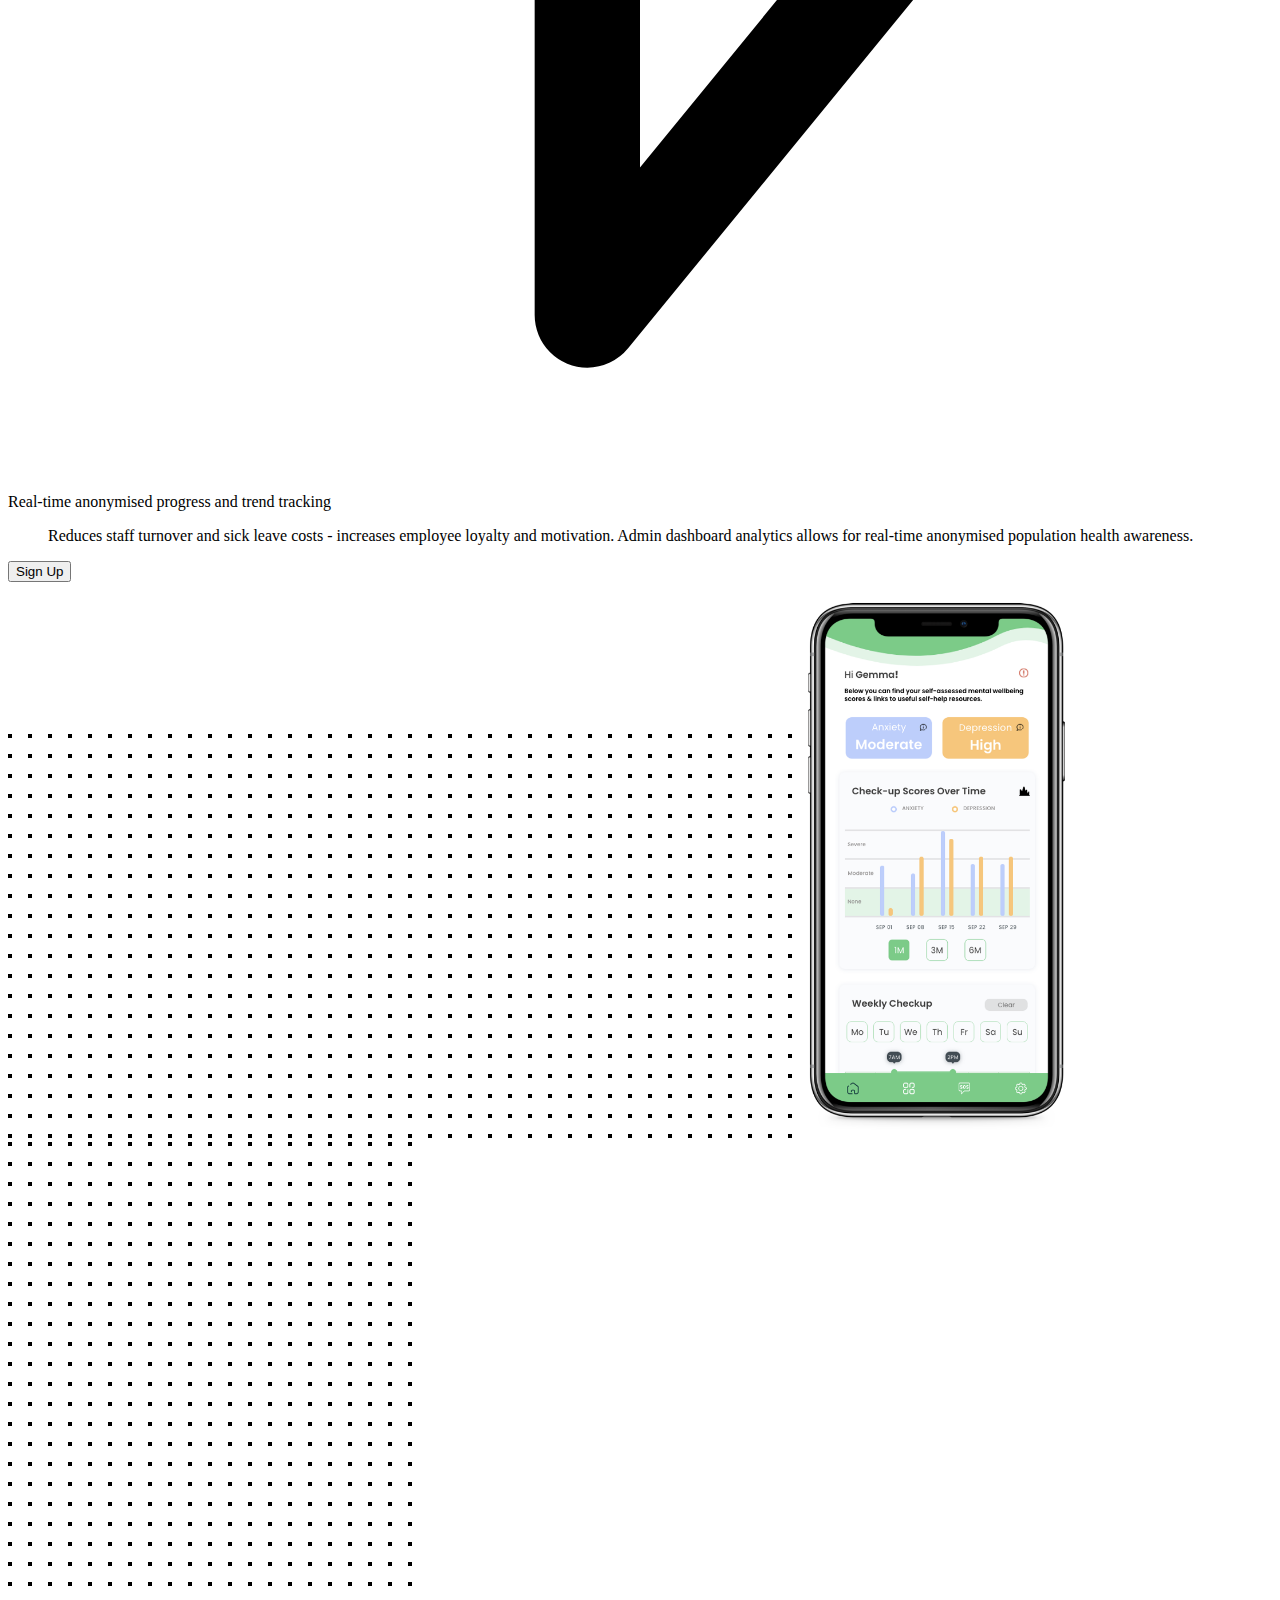
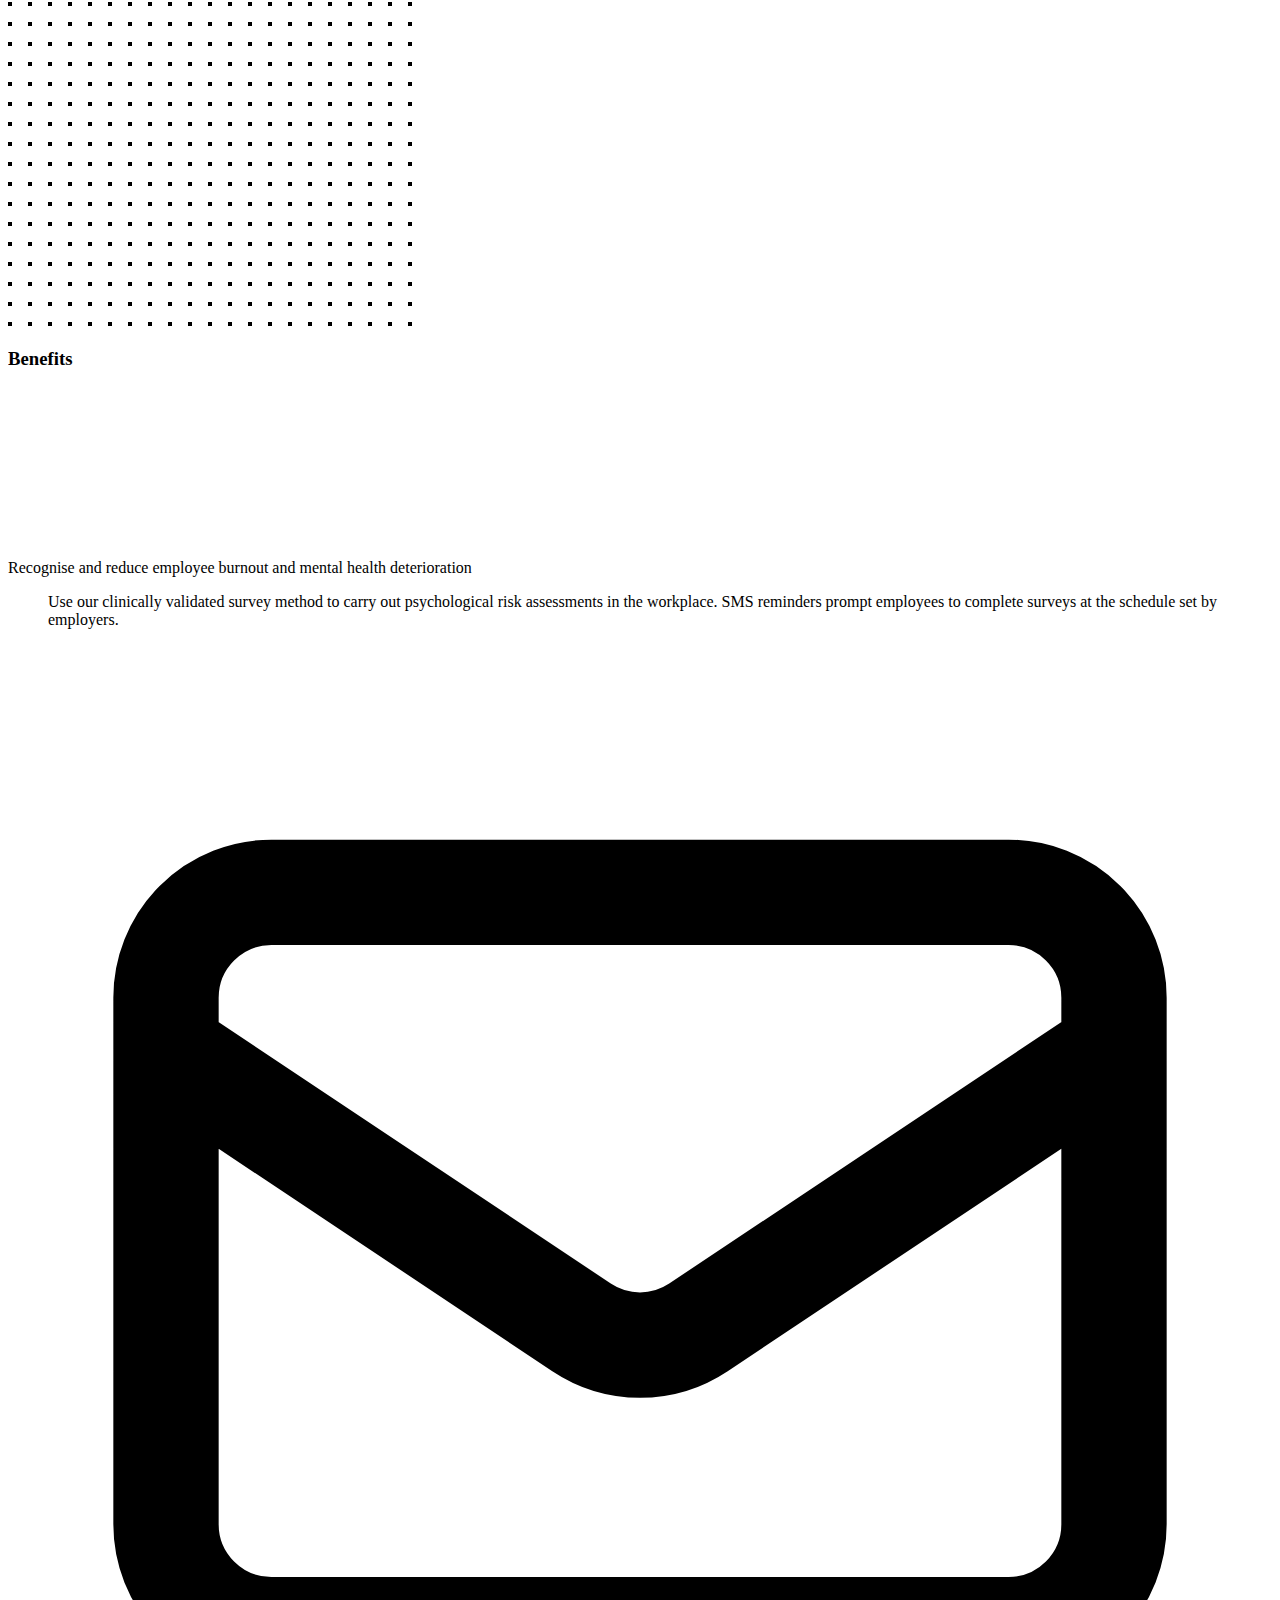
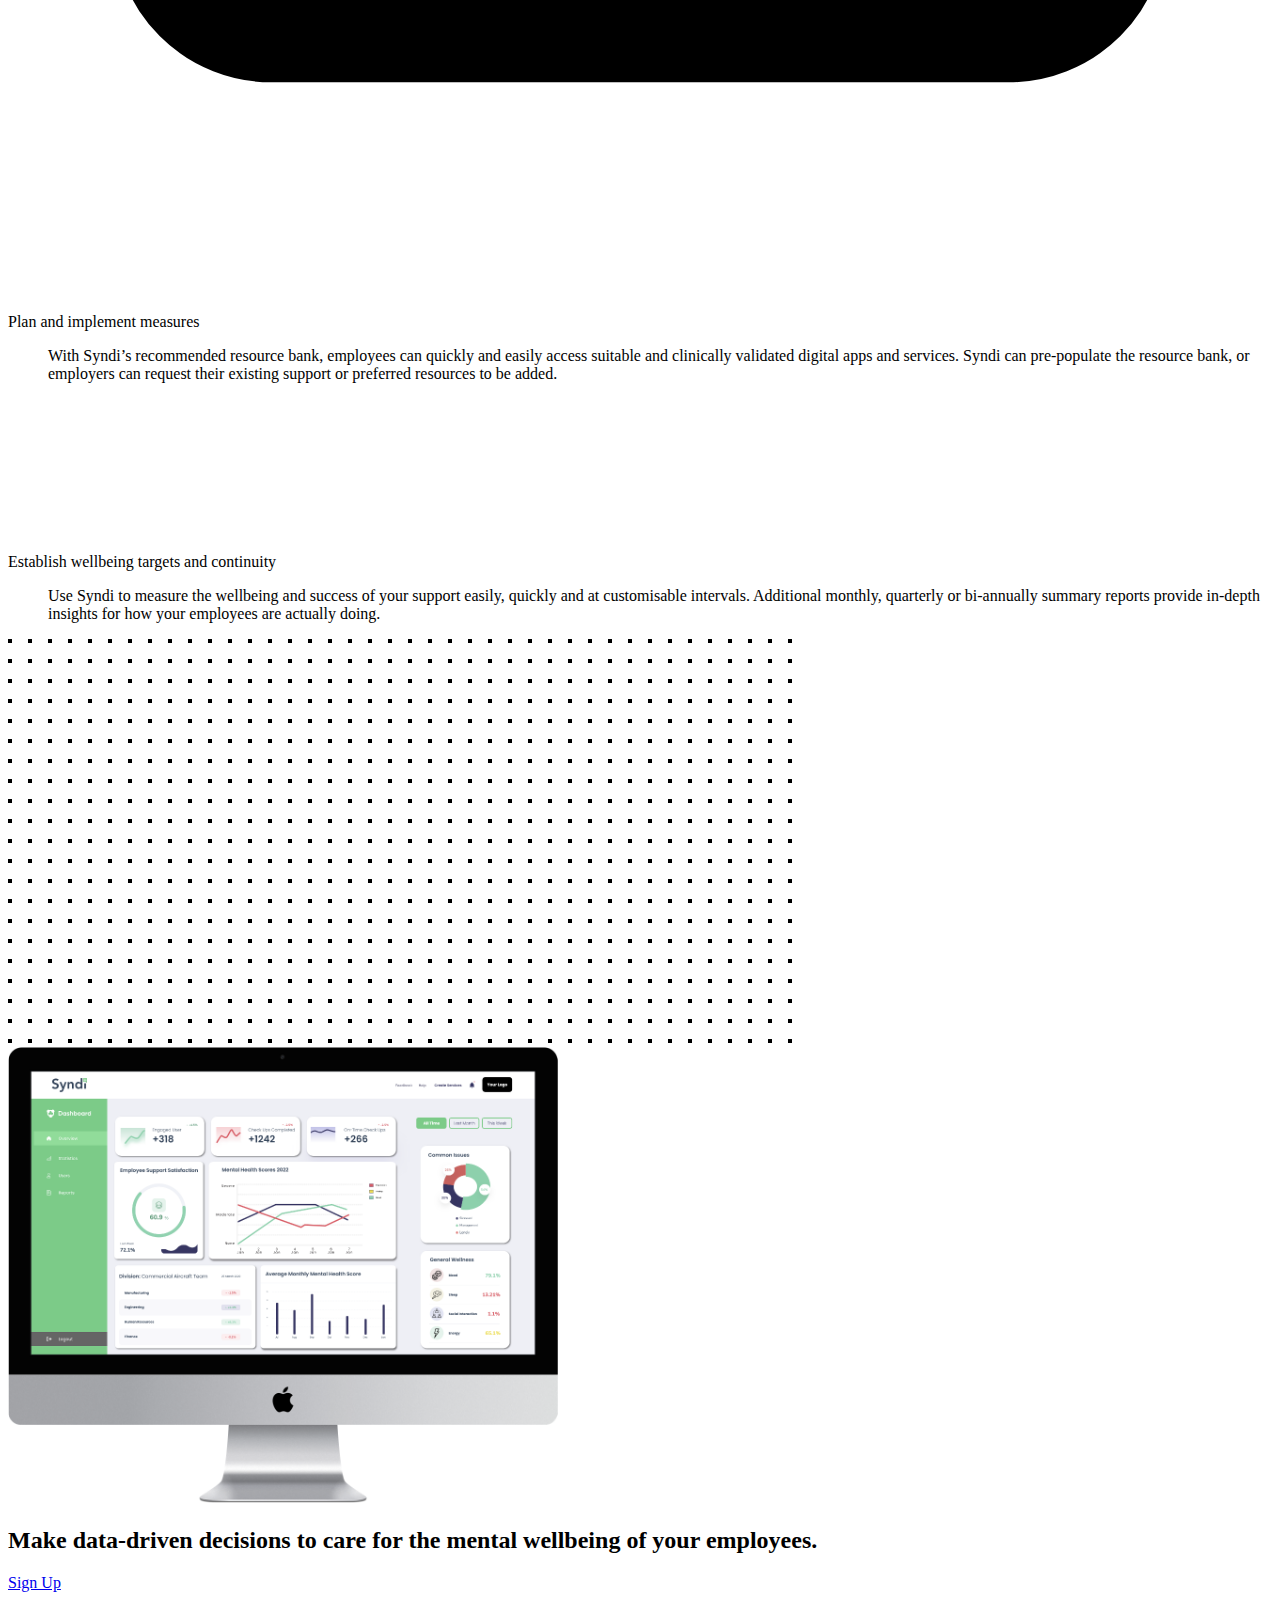
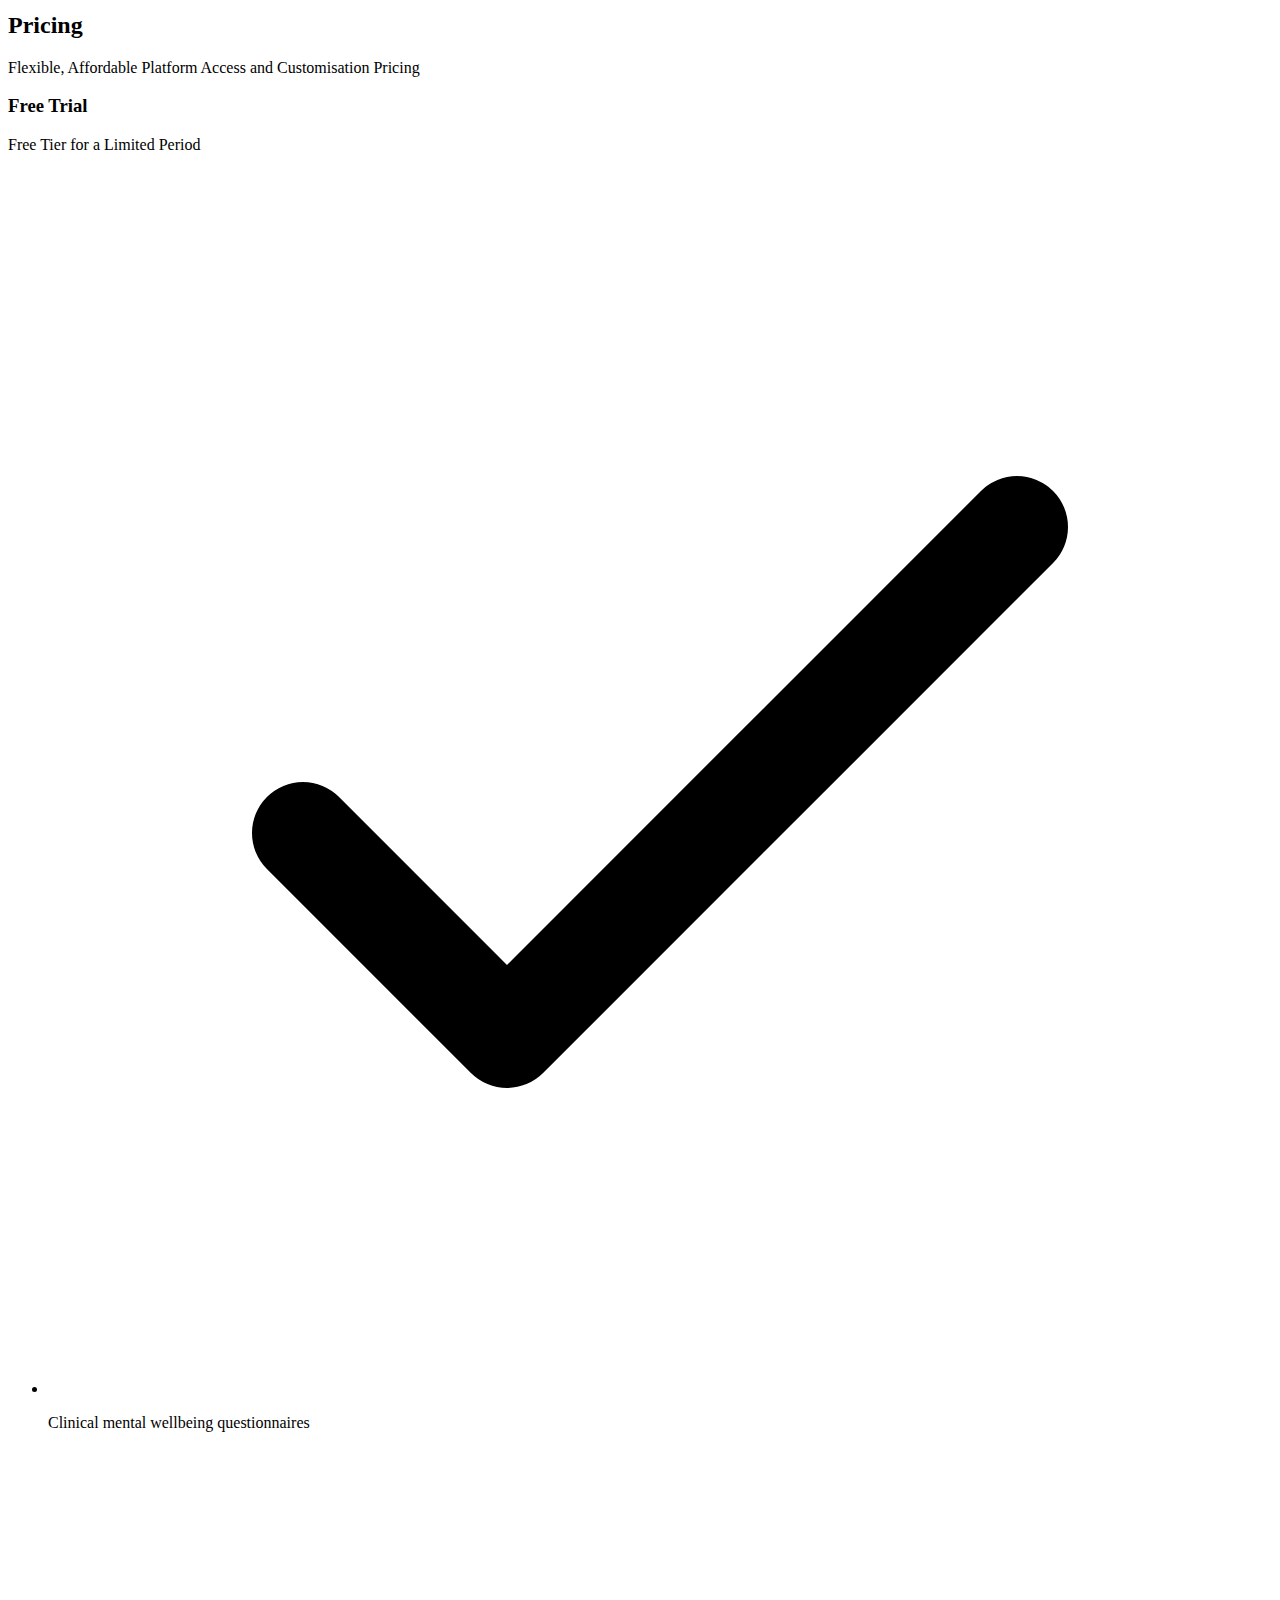
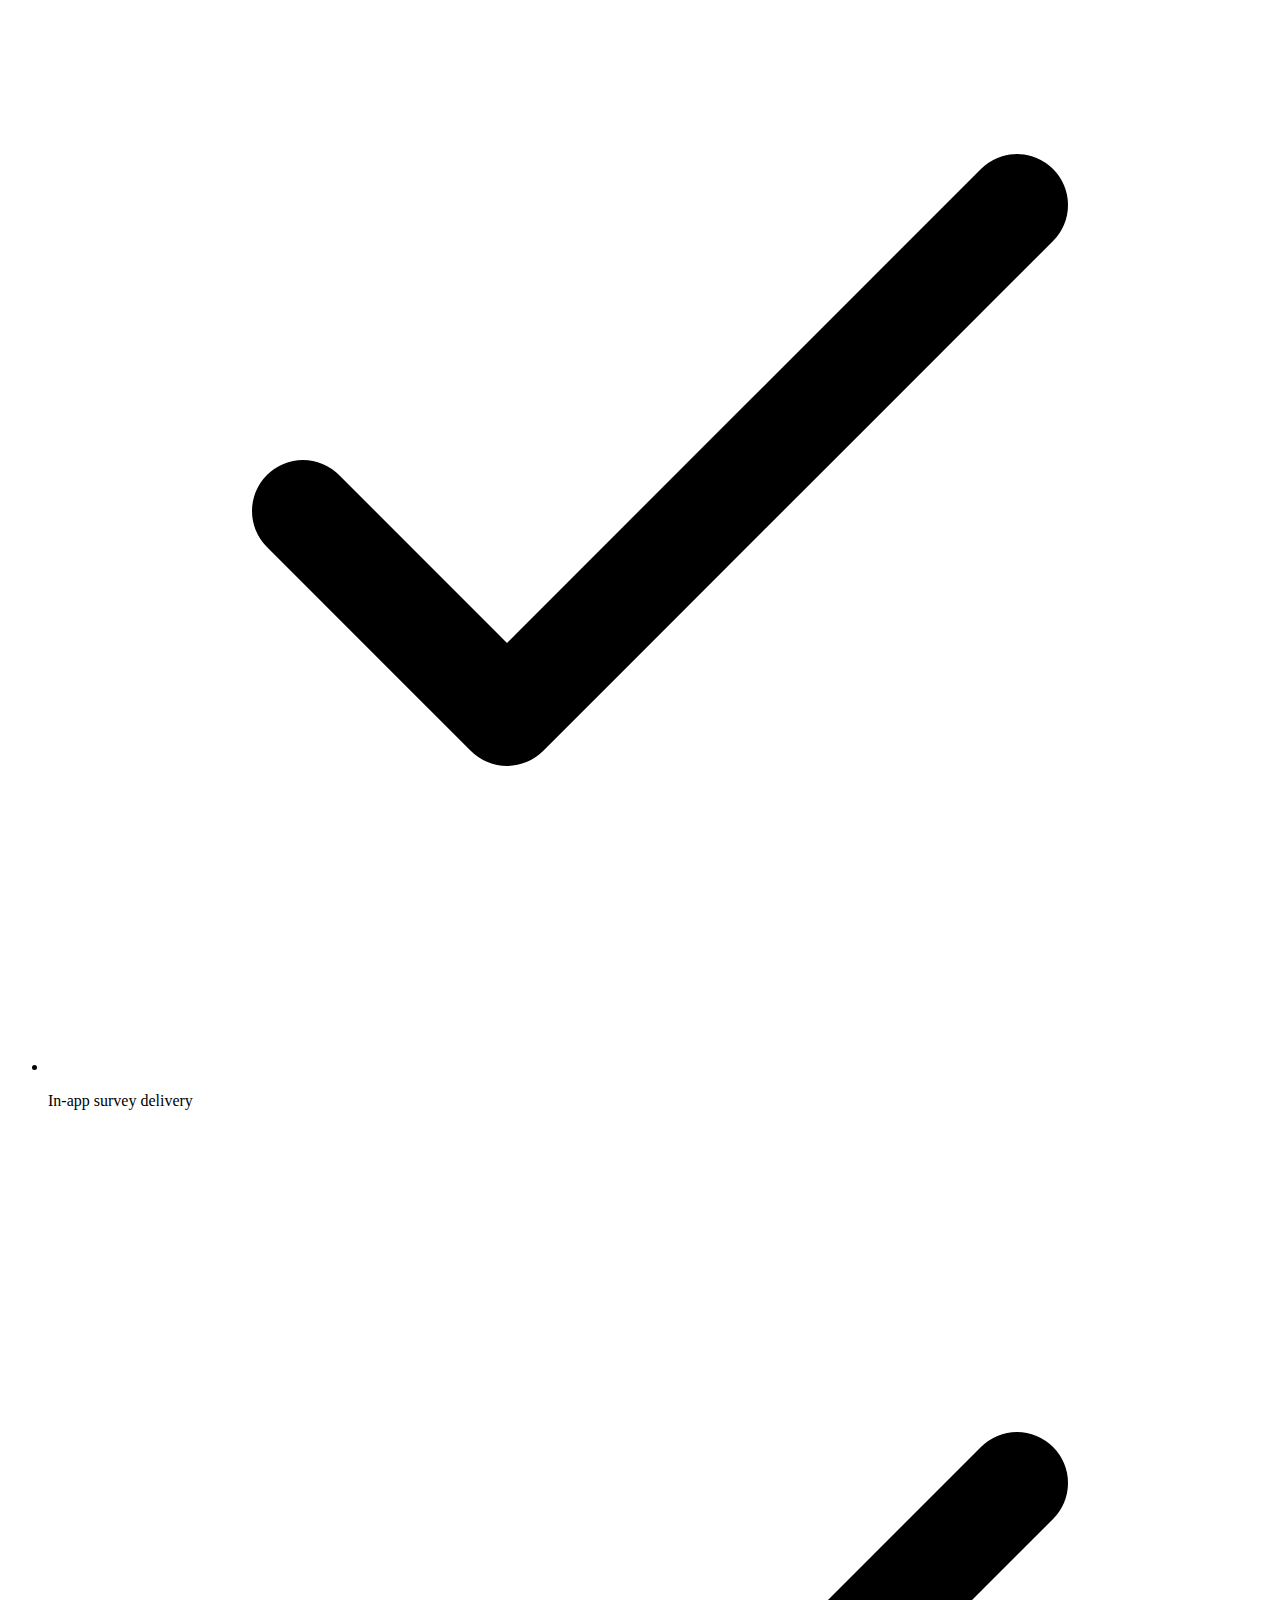
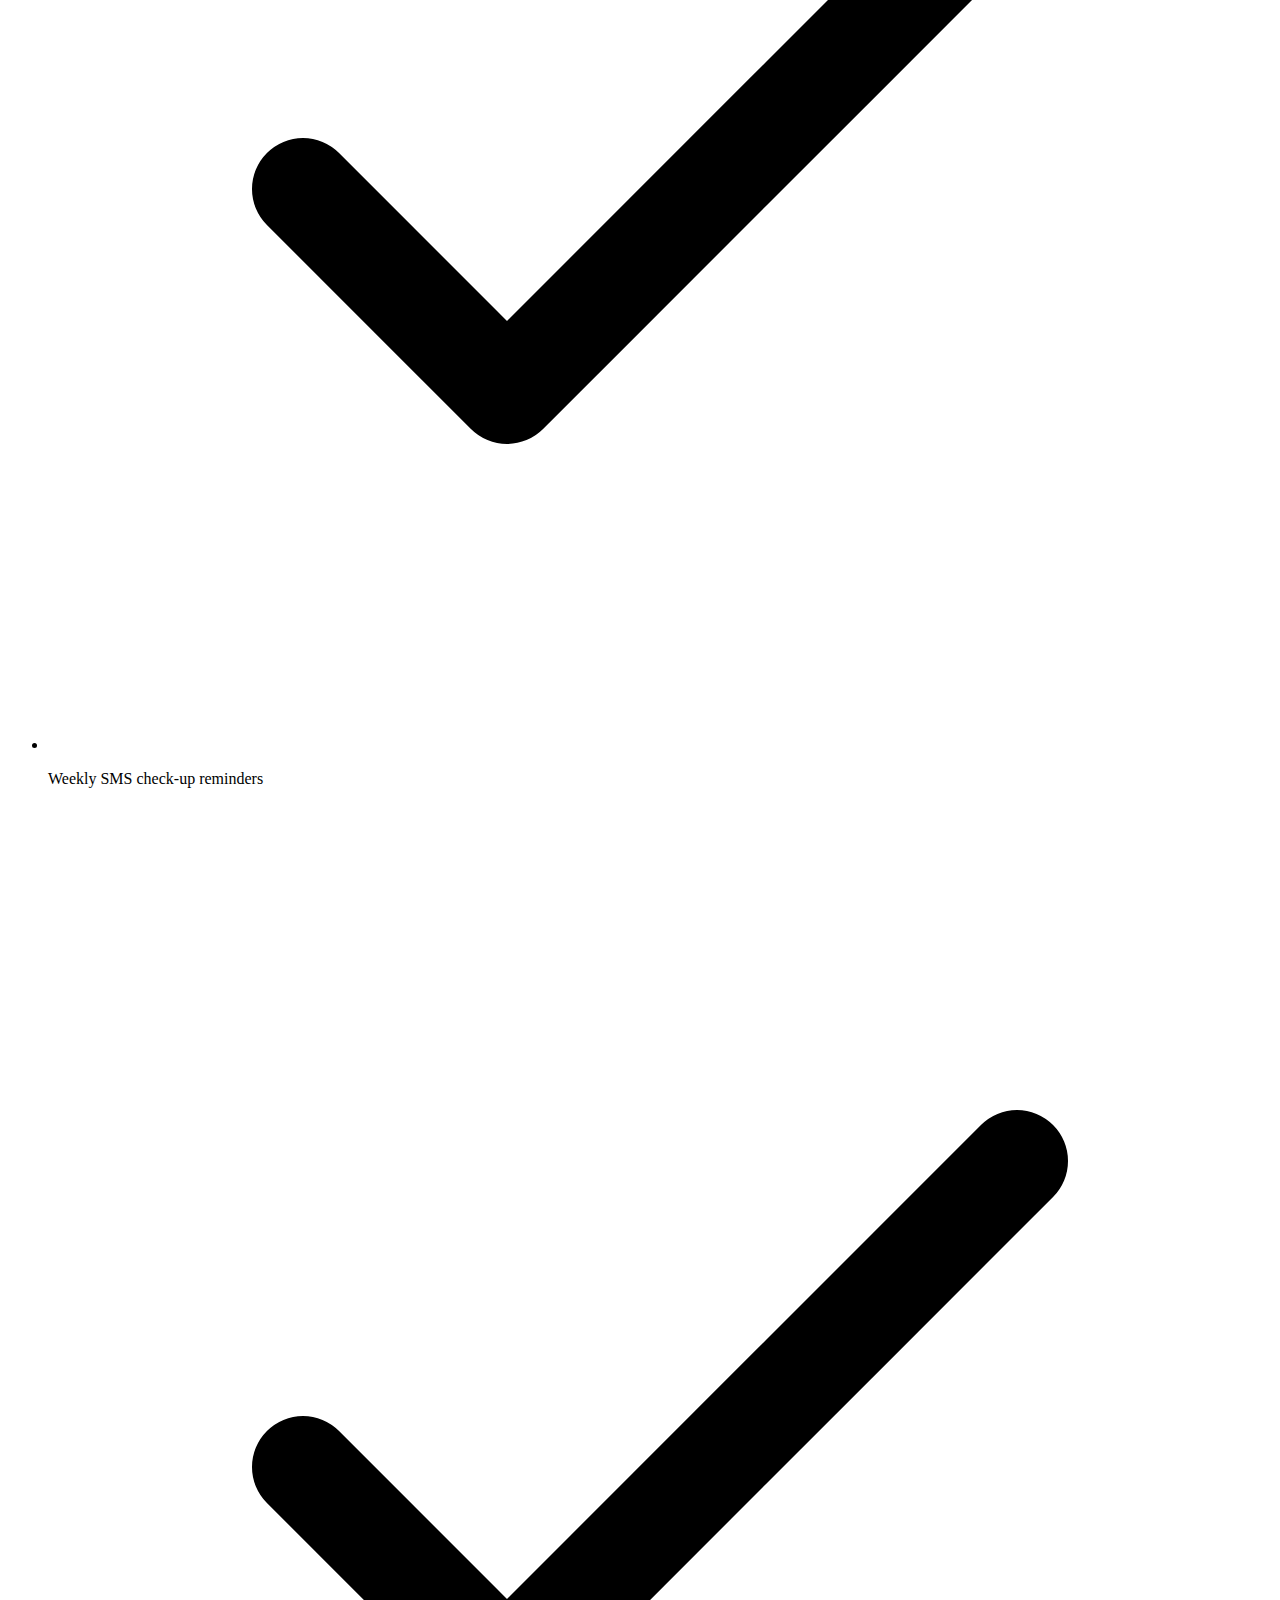
==== commit 87a5877a: "Update index.html" ====
--- a/index.html
+++ b/index.html
@@ -92,7 +92,7 @@
         </div>
         <div class="hidden md:block text-right">
           <span class="mr-2 inline-flex rounded-md shadow-md ring-1 ring-black ring-opacity-5">
-            <a href="login.html"
+            <a href="https://app.syndi.cloud"
               class="inline-flex items-center px-4 py-2 border border-transparent text-base font-medium rounded-md text-green-600 bg-white hover:bg-gray-50">
               Log in
             </a>
@@ -134,13 +134,13 @@
               class="block px-3 py-2 rounded-md text-base font-medium text-gray-700 hover:text-gray-900 hover:bg-gray-50">Pricing</a>
             <!-- <a href="#" class="block px-3 py-2 rounded-md text-base font-medium text-gray-700 hover:text-gray-900 hover:bg-gray-50">Company</a> -->
           </div>
-          <a href="login.html"
+          <a href="https://app.syndi.cloud"
             class="block w-full px-5 py-3 text-center font-medium text-green-600 bg-gray-50 hover:bg-gray-100">
             Log in
           </a>
           <a href="booking.html"
             class="block w-full px-5 py-3 text-center font-medium text-green-600 bg-gray-50 hover:bg-gray-100">
-            Join Waitlist
+            Sign Up
           </a>
         </div>
       </div>
@@ -155,7 +155,7 @@
               </span>
             </h1>
             <p class="mt-3 text-base text-gray-500 sm:mt-5 sm:text-xl lg:text-lg xl:text-xl">
-              Mental health assessment and care navigation platform for the workplace
+              Mental wellbeing assessments and care navigation for your employees
             </p>
           </div>
           <div
@@ -185,10 +185,11 @@
     <div class="max-w-7xl mx-auto px-4 sm:px-6 lg:px-8">
       <div class="max-w-4xl mx-auto text-center">
         <h2 class="text-3xl font-extrabold text-gray-900 sm:text-4xl">
-          The assessment and support platform for employee mental health and wellness. 
+          Personalised support app for your employees, anonymised insights for your company, up and running in seconds  
         </h2>
         <p class="mt-3 text-xl text-gray-500 sm:mt-4">
-          Carry out scientific and digital psychological risk assessments with us and find tailor-made solutions from leading providers via our recommendation platform.         </p>
+          Schedule weekly clinical risk assessments, prompted via SMS and completed in minutes digitally, and Syndi will guide your employees to tailor-made support recommendations.
+        </p>
       </div>
     </div>
     <!-- <div class="pt-8 video justify-center relative sm:max-w-lg sm:mx-auto lg:mt-0 lg:max-w-none lg:mx-0 lg:col-span-6 lg:flex lg:items-center">
@@ -427,7 +428,7 @@
                   </p>
                 </dt>
                 <dd class="mt-2 ml-16 text-base text-gray-500">
-                  With Syndi’s recommended resource bank, you can quickly and easily find suitable and clinically validated digital apps and services and access them directly. Syndi can pre-populate the resource bank, or employers can request their existing support or preferred resources to be.
+                  With Syndi’s recommended resource bank, employees can quickly and easily access suitable and clinically validated digital apps and services. Syndi can pre-populate the resource bank, or employers can request their existing support or preferred resources to be added.
                 </div>
               <div class="relative">
                 <dt>
@@ -444,7 +445,7 @@
                   </p>
                 </dt>
                 <dd class="mt-2 ml-16 text-base text-gray-500">
-                  Use the Syndi Asses Corporate Mental Health Platform and measure the wellbeing and success of your support easily, quickly and at customisable intervals.  Monthly, quarterly or bi-annually reporting provides in-depth insights for how you employees are actually doing.
+                  Use Syndi to measure the wellbeing and success of your support easily, quickly and at customisable intervals. Additional monthly, quarterly or bi-annually summary reports provide in-depth insights for how your employees are actually doing.
                 </dd>
                 </div>
             </dl>
@@ -473,12 +474,12 @@
   <div class="max-w-7xl mx-auto py-12 px-4 sm:px-6 lg:py-24 lg:px-8 lg:flex lg:items-center lg:justify-between">
     <h2 class="text-3xl font-extrabold tracking-tight text-gray-900 md:text-4xl">
       <span class="block">Make data-driven decisions to care</span>
-      <span class="block text-green-600">for the health of your employees.</span>
+      <span class="block text-green-600">for the mental wellbeing of your employees.</span>
     </h2>
     <div class="mt-8 flex lg:mt-0 lg:flex-shrink-0">
       <div class="inline-flex rounded-md shadow">
         <a href="booking.html" class="inline-flex items-center justify-center px-5 py-3 border border-transparent text-base font-medium rounded-md text-white bg-green-600 hover:bg-white hover:text-green-600">
-          Join Waitlist
+          Sign Up
         </a>
       </div>
     </div>
@@ -543,7 +544,7 @@
                   <h3
                     class="inline-flex px-4 py-1 rounded-full text-sm font-semibold tracking-wide uppercase bg-indigo-100 text-indigo-600"
                     id="tier-standard">
-                    Join waitlist
+                    Free Trial
                   </h3>
                 </div>
                 <div class="price-text mt-8 mb-14 flex items-baseline text-6xl font-extrabold">
@@ -579,7 +580,7 @@
                       </svg>
                     </div>
                     <p class="ml-3 text-base text-gray-700">
-                      Standard mental health and wellbeing questionnaires
+                      Clinical mental wellbeing questionnaires
                     </p>
                   </li>
 
@@ -603,7 +604,7 @@
                       </svg>
                     </div>
                     <p class="ml-3 text-base text-gray-700">
-                      Bi-weekly SMS response reminders
+                      Weekly SMS check-up reminders
                     </p>
                   </li>
 
@@ -615,13 +616,13 @@
                       </svg>
                     </div>
                     <p class="ml-3 text-base text-gray-700">
-                      Real-time anonymised response analysis 
+                      Real-time anonymised mental wellbeing insights 
                     </p>
                   </li>
                 </ul>
                 <div class="rounded-md shadow">
                 <a href="booking.html" class="flex items-center justify-center px-5 py-3 border border-transparent text-base font-medium rounded-md text-white bg-green-600 hover:bg-white hover:text-green-600" aria-describedby="tier-standard">
-                  Join Waitlist
+                  Start Free Trial Today
                 </a>
               </div>
               </div>
@@ -706,42 +707,13 @@
                       Automated monthly or quarterly reports
                   </li>
 
-                  <li class="flex items-start">
-                    <div class="flex-shrink-0">
-                      <!-- Heroicon name: outline/check -->
-                      <svg class="h-6 w-6 text-green-500" xmlns="http://www.w3.org/2000/svg" fill="none"
-                        viewBox="0 0 24 24" stroke="currentColor" aria-hidden="true">
-                        <path stroke-linecap="round" stroke-linejoin="round" stroke-width="2" d="M5 13l4 4L19 7" />
-                      </svg>
-                    </div>
-                    <p class="ml-3 text-base text-gray-700">
-                      Multi-language capabilities
-                    </p>
-                  </li>
                 </ul>
                 <div class="rounded-md shadow">
                 <a href="booking.html" class="flex items-center justify-center px-5 py-3 border border-transparent text-base font-medium rounded-md text-white bg-gray-800 hover:bg-gray-900" aria-describedby="tier-standard">
-                  Join Waitlist
+                  Sign Up
                 </a>
               </div>
               </div>
-            </div>
-          </div>
-        </div>
-      </div>
-      <div class="mt-4 relative max-w-7xl mx-auto px-4 sm:px-6 lg:px-8 lg:mt-5">
-        <div class="max-w-md mx-auto lg:max-w-5xl">
-          <div class="rounded-lg bg-gray-100 px-6 py-8 sm:p-10 lg:flex lg:items-center">
-            <div class="flex-1">
-              <div class="text-center">
-                <a href="booking.html">
-                  <button type="button" class="inline-flex items-center px-6 py-3 border border-transparent text-base font-medium rounded-md shadow-sm text-white bg-green-600 hover:bg-white hover:text-green-600 focus:outline-none focus:ring-2 focus:ring-offset-2 focus:ring-indigo-500">
-                    Join Waitlist
-                  </button>
-                </a>
-              </div>
-              <div class="text-center mt-4 text-lg text-gray-600"><span
-                  class="font-semibold text-gray-900">With an innovative survey method, our platform for mental health in the workplace offers you detailed insights into which working conditions are mentally stressful for your employees.</span></div>
             </div>
           </div>
         </div>
@@ -875,10 +847,10 @@
     <div class="max-w-7xl mx-auto py-16 px-4 sm:py-24 sm:px-6 lg:px-8">
       <div class="lg:grid lg:grid-cols-2 lg:gap-8">
         <h2 class=" max-w-md mx-auto text-3xl font-extrabold text-center lg:max-w-xl lg:text-left">
-          Privacy and safety are our top priority.
+          Privacy and safety are our top priority
           <br>
           <span class="text-sm font-normal">
-            We are fully compliant with General Data Protection Regulations (GDPR), Health Insurance Portability and
+            We are fully compliant with General Data Protection Regulations (GDPR), Health Insurance Portability and the
             Accountability Act (HIPAA) and have obtained CE Marking approval.
           </span>
         </h2>
@@ -904,12 +876,12 @@
 <div class="bg-white">
   <div class="max-w-7xl mx-auto text-center py-12 px-4 sm:px-6 lg:py-16 lg:px-8">
     <h2 class="text-3xl font-extrabold tracking-tight text-gray-900 sm:text-4xl">
-      <span class="block">Join the waitlist today.</span>
+      <span class="block">Start your free trial in 30 seconds</span>
     </h2>
     <div class="mt-8 flex justify-center">
       <div class="inline-flex rounded-md shadow">
         <a href="booking.html" class="inline-flex items-center justify-center px-6 py-3 border border-transparent text-base font-medium rounded-md text-white bg-green-600 hover:bg-white hover:text-green-600">
-          Join Waitlist
+          Sign Up Now
         </a>
       </div>
     </div>
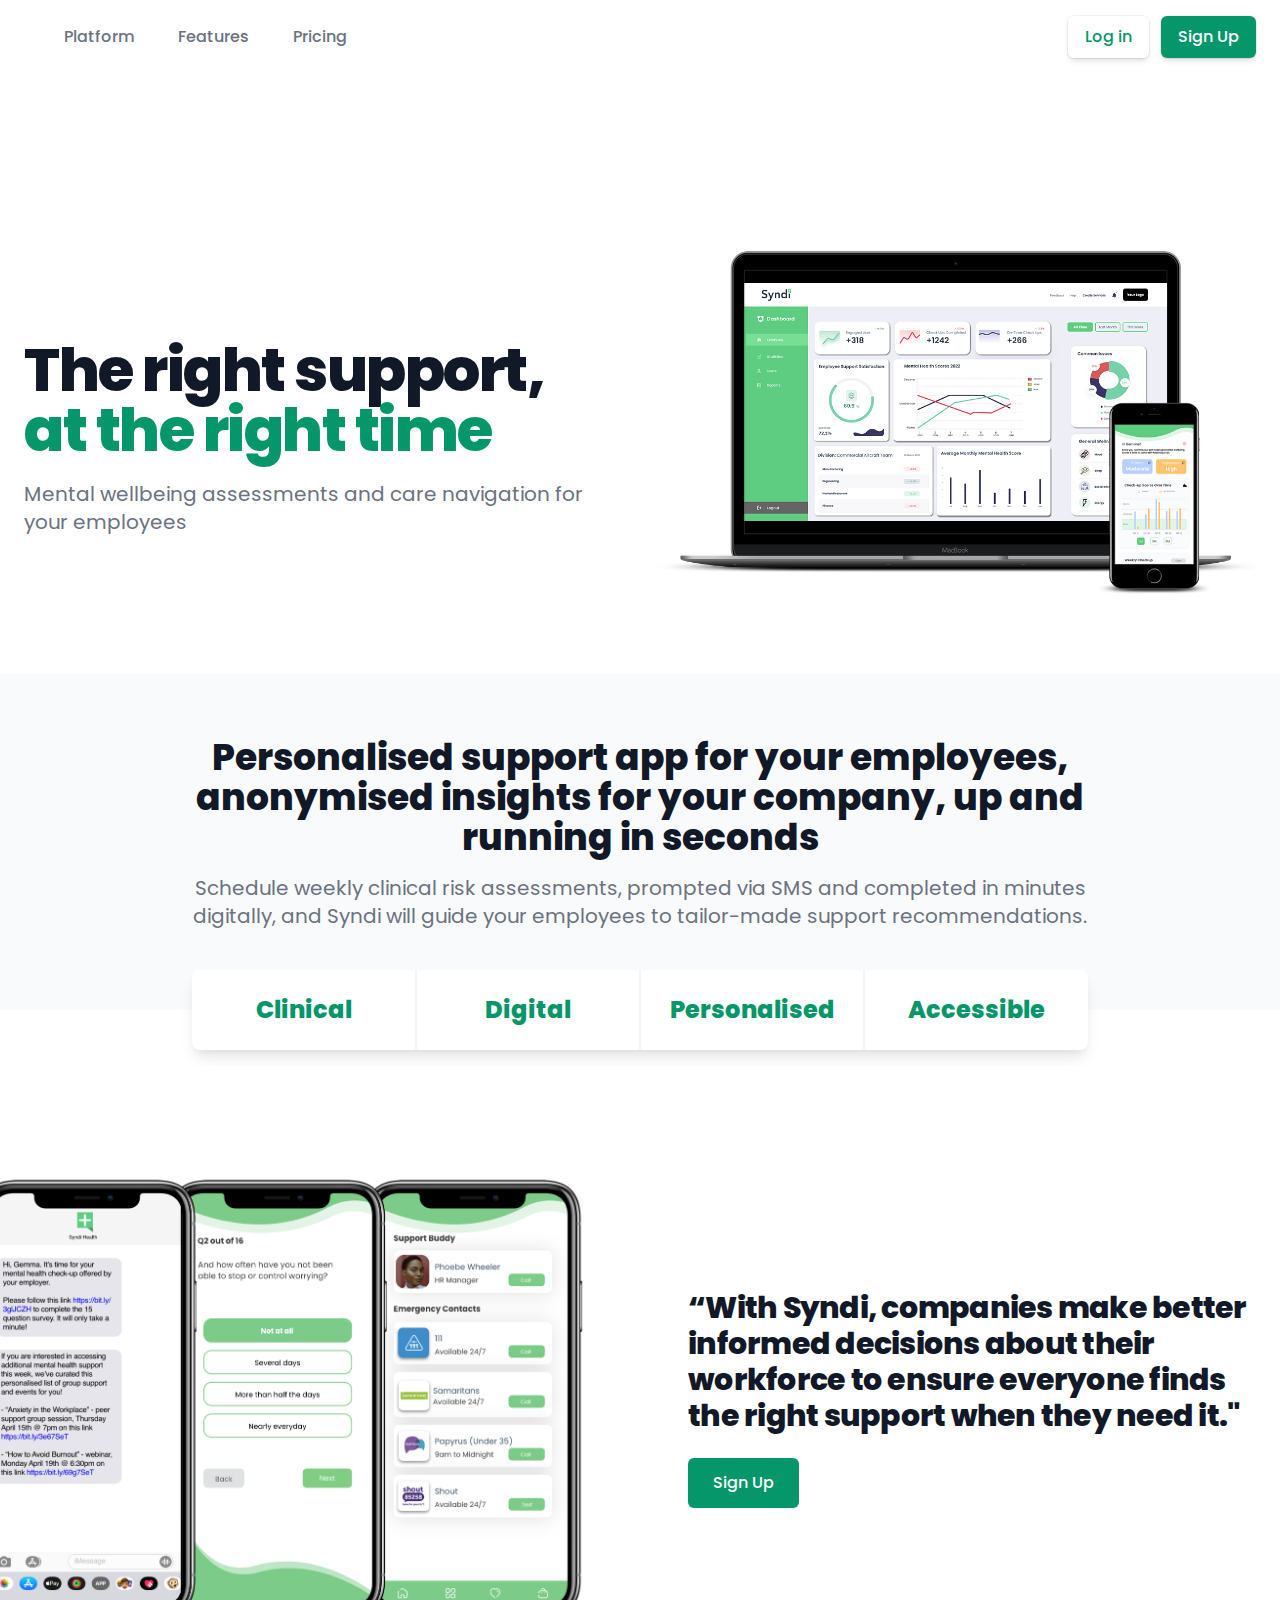
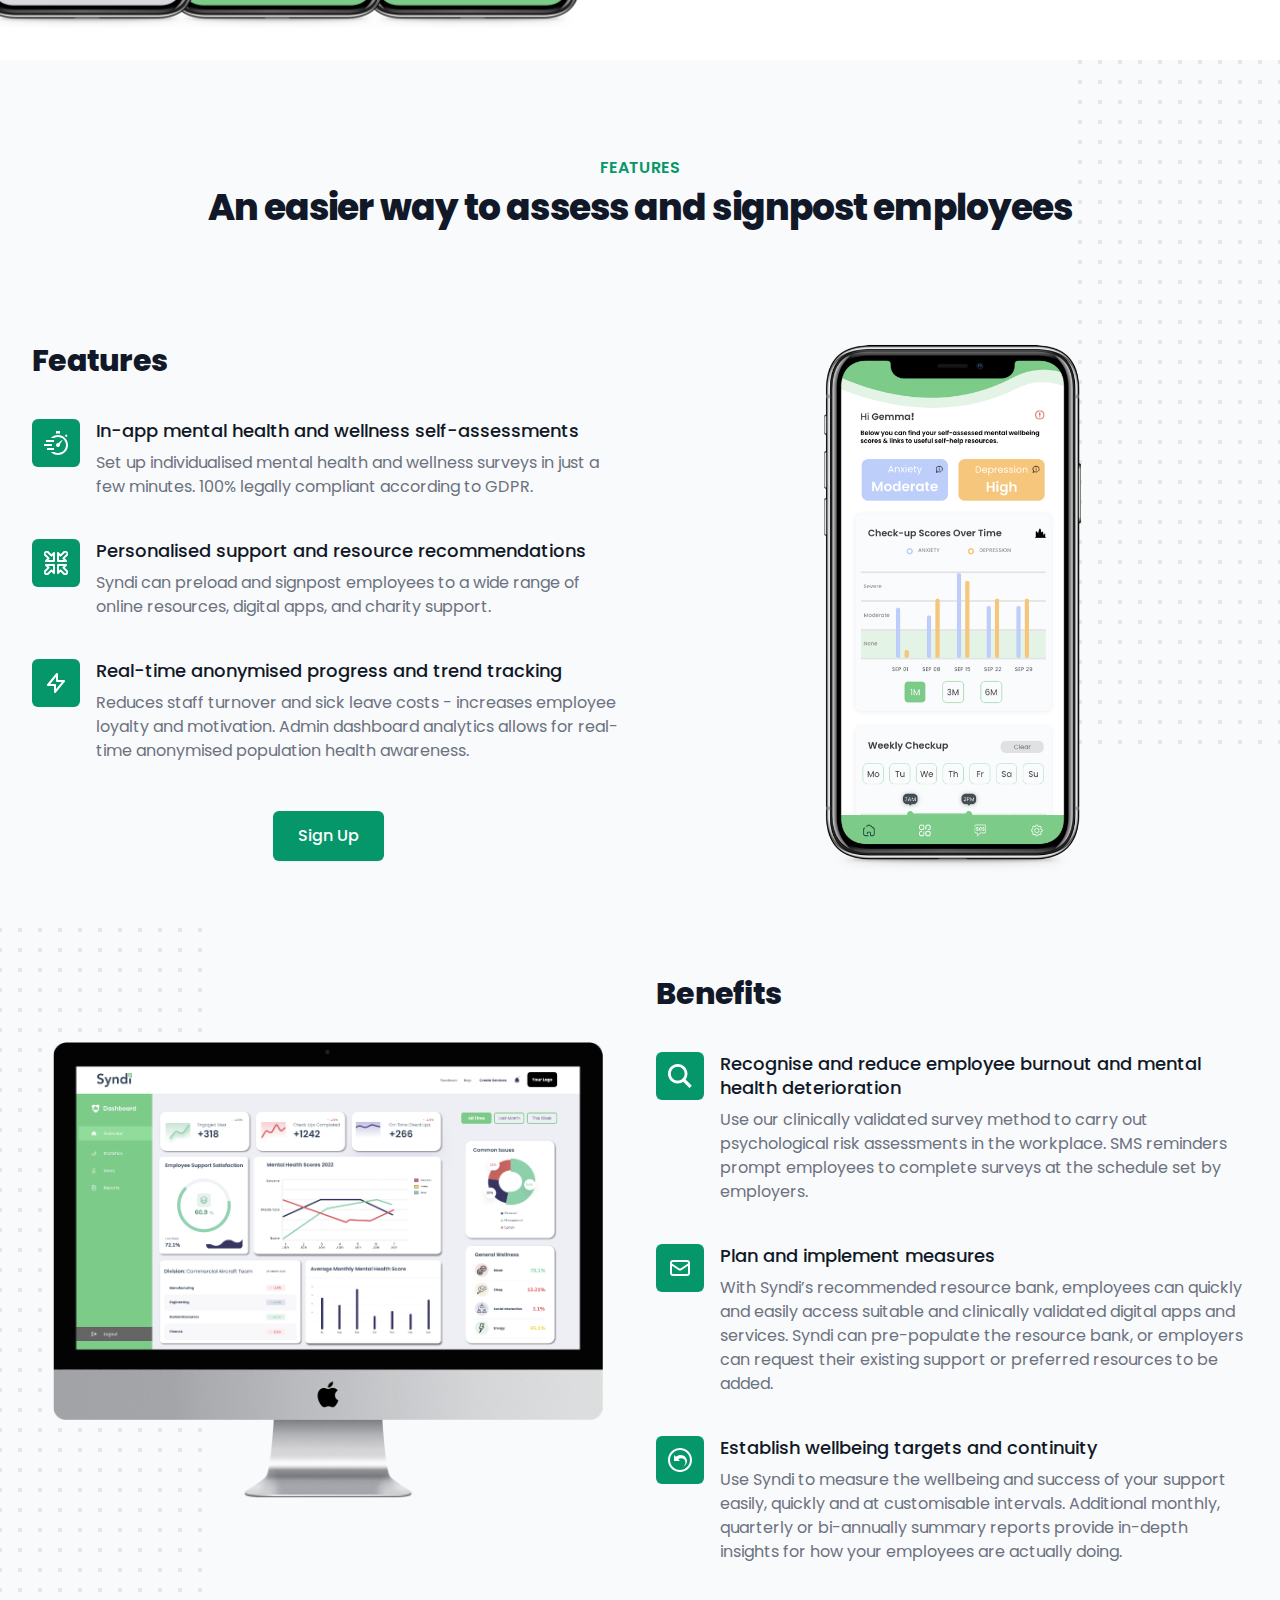
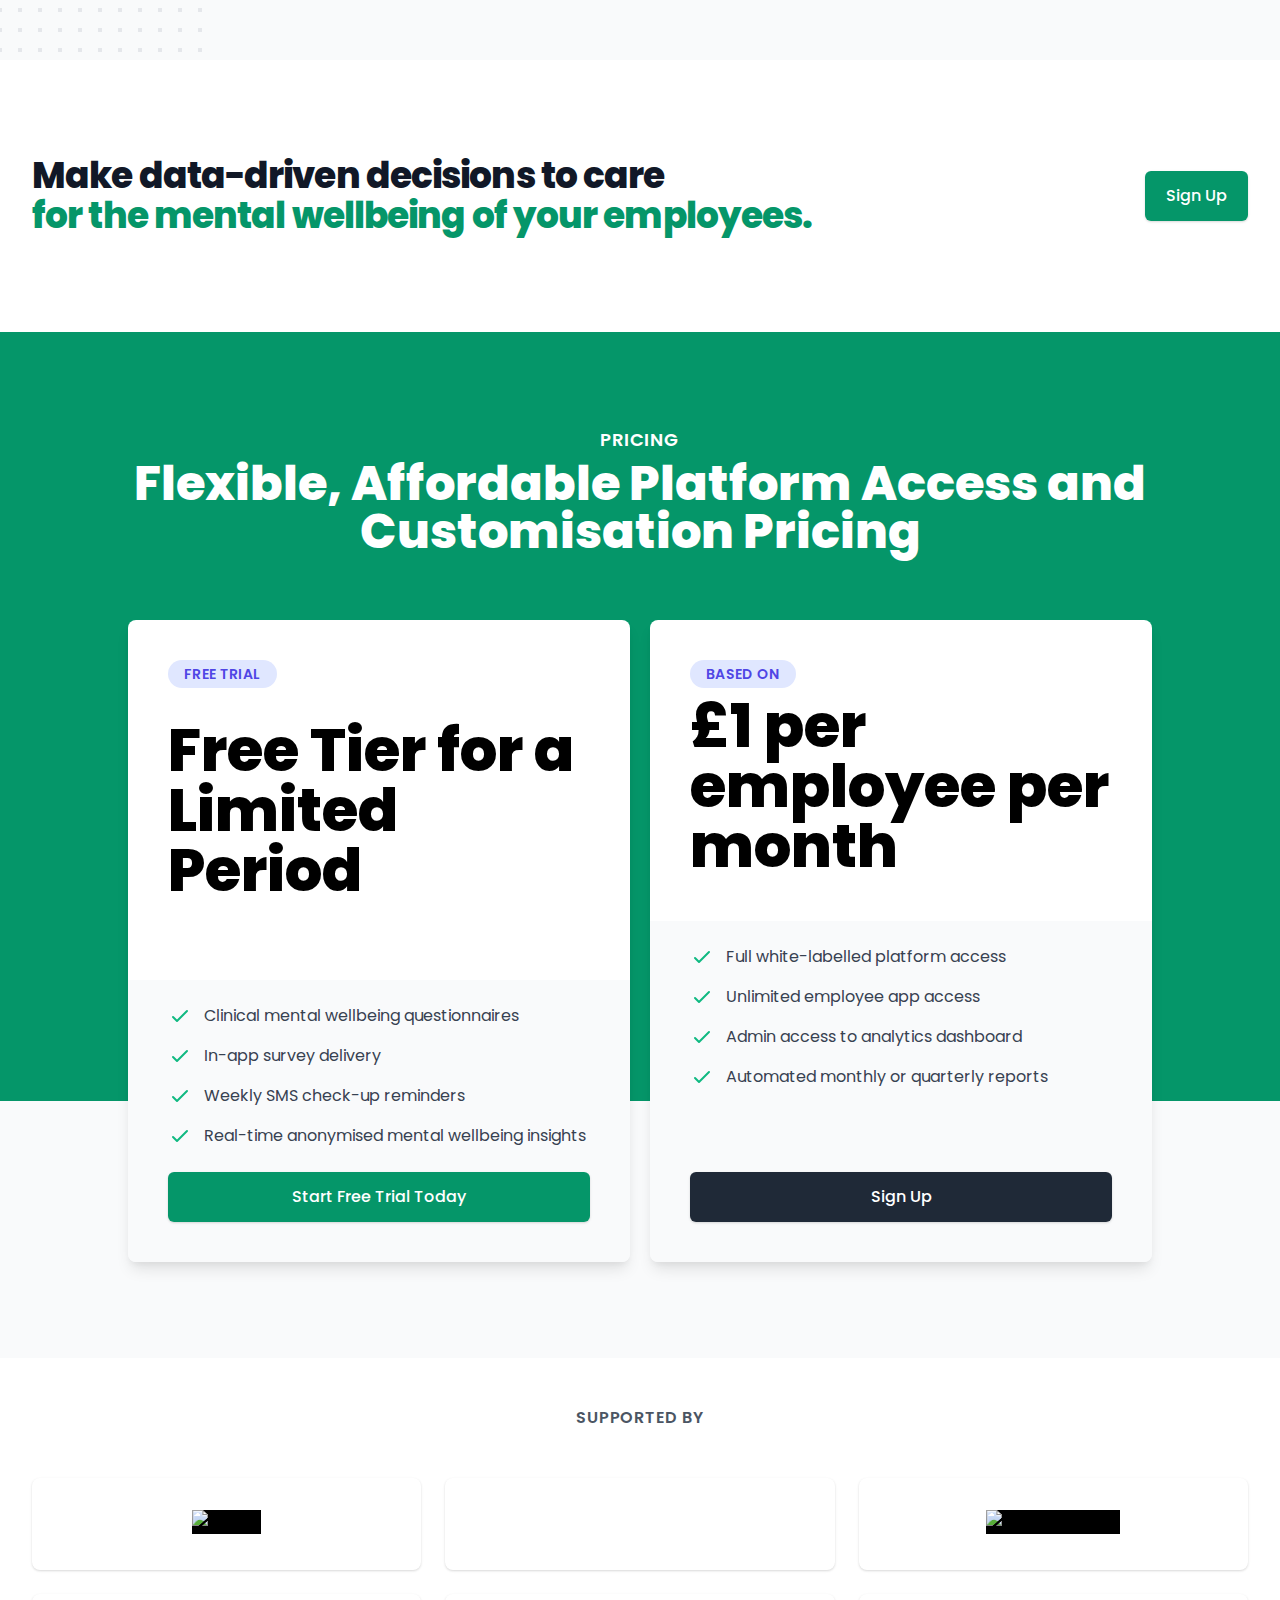
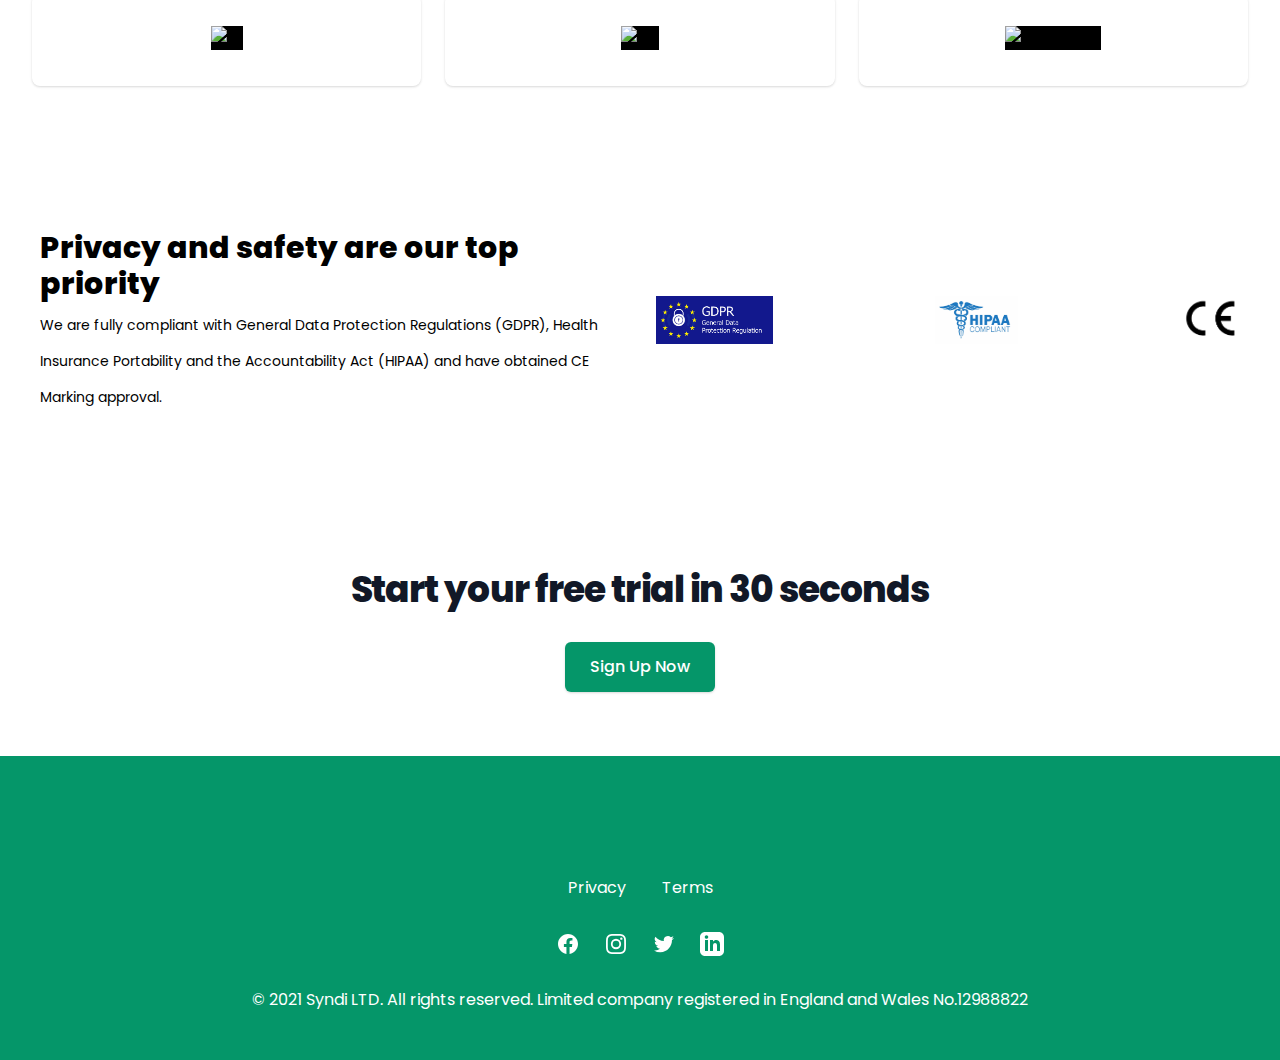
==== commit 43dd81c4: "html update" ====
--- a/index.html
+++ b/index.html
@@ -7,6 +7,7 @@
   <meta name="viewport" content="width=device-width, initial-scale=1.0">
   <title>Syndi Work - Mental Health at Work</title>
   <link rel="preload" href="img/SyndiHome.png" as="image">
+  <link href='https://fonts.googleapis.com/css?family=Poppins' rel='stylesheet'>
   <link rel="stylesheet" href="public/styles.css">
   <link rel="stylesheet" href="styles.css">
   <link rel="icon" href="img/favicon.ico"/>
@@ -92,7 +93,7 @@
         </div>
         <div class="hidden md:block text-right">
           <span class="mr-2 inline-flex rounded-md shadow-md ring-1 ring-black ring-opacity-5">
-            <a href="https://app.syndi.cloud"
+            <a href="https://www.syndi.cloud"
               class="inline-flex items-center px-4 py-2 border border-transparent text-base font-medium rounded-md text-green-600 bg-white hover:bg-gray-50">
               Log in
             </a>
@@ -134,7 +135,7 @@
               class="block px-3 py-2 rounded-md text-base font-medium text-gray-700 hover:text-gray-900 hover:bg-gray-50">Pricing</a>
             <!-- <a href="#" class="block px-3 py-2 rounded-md text-base font-medium text-gray-700 hover:text-gray-900 hover:bg-gray-50">Company</a> -->
           </div>
-          <a href="https://app.syndi.cloud"
+          <a href="https://www.syndi.cloud"
             class="block w-full px-5 py-3 text-center font-medium text-green-600 bg-gray-50 hover:bg-gray-100">
             Log in
           </a>
--- a/public/styles.css
+++ b/public/styles.css
@@ -0,0 +1,1765 @@
+/*! tailwindcss v2.1.4 | MIT License | https://tailwindcss.com *//*! modern-normalize v1.1.0 | MIT License | https://github.com/sindresorhus/modern-normalize */
+
+/*
+Document
+========
+*/
+
+/**
+Use a better box model (opinionated).
+*/
+
+*,
+::before,
+::after {
+	box-sizing: border-box;
+}
+
+/**
+Use a more readable tab size (opinionated).
+*/
+
+html {
+	-moz-tab-size: 4;
+	-o-tab-size: 4;
+	   tab-size: 4;
+}
+
+/**
+1. Correct the line height in all browsers.
+2. Prevent adjustments of font size after orientation changes in iOS.
+*/
+
+html {
+	line-height: 1.15; /* 1 */
+	-webkit-text-size-adjust: 100%; /* 2 */
+}
+
+/*
+Sections
+========
+*/
+
+/**
+Remove the margin in all browsers.
+*/
+
+body {
+	margin: 0;
+}
+
+/**
+Improve consistency of default fonts in all browsers. (https://github.com/sindresorhus/modern-normalize/issues/3)
+*/
+
+body {
+	font-family:
+		system-ui,
+		-apple-system, /* Firefox supports this but not yet `system-ui` */
+		'Segoe UI',
+		Roboto,
+		Helvetica,
+		Arial,
+		sans-serif,
+		'Apple Color Emoji',
+		'Segoe UI Emoji';
+}
+
+/*
+Grouping content
+================
+*/
+
+/**
+1. Add the correct height in Firefox.
+2. Correct the inheritance of border color in Firefox. (https://bugzilla.mozilla.org/show_bug.cgi?id=190655)
+*/
+
+hr {
+	height: 0; /* 1 */
+	color: inherit; /* 2 */
+}
+
+/*
+Text-level semantics
+====================
+*/
+
+/**
+Add the correct text decoration in Chrome, Edge, and Safari.
+*/
+
+abbr[title] {
+	-webkit-text-decoration: underline dotted;
+	        text-decoration: underline dotted;
+}
+
+/**
+Add the correct font weight in Edge and Safari.
+*/
+
+b,
+strong {
+	font-weight: bolder;
+}
+
+/**
+1. Improve consistency of default fonts in all browsers. (https://github.com/sindresorhus/modern-normalize/issues/3)
+2. Correct the odd 'em' font sizing in all browsers.
+*/
+
+code,
+kbd,
+samp,
+pre {
+	font-family:
+		ui-monospace,
+		SFMono-Regular,
+		Consolas,
+		'Liberation Mono',
+		Menlo,
+		monospace; /* 1 */
+	font-size: 1em; /* 2 */
+}
+
+/**
+Add the correct font size in all browsers.
+*/
+
+small {
+	font-size: 80%;
+}
+
+/**
+Prevent 'sub' and 'sup' elements from affecting the line height in all browsers.
+*/
+
+sub,
+sup {
+	font-size: 75%;
+	line-height: 0;
+	position: relative;
+	vertical-align: baseline;
+}
+
+sub {
+	bottom: -0.25em;
+}
+
+sup {
+	top: -0.5em;
+}
+
+/*
+Tabular data
+============
+*/
+
+/**
+1. Remove text indentation from table contents in Chrome and Safari. (https://bugs.chromium.org/p/chromium/issues/detail?id=999088, https://bugs.webkit.org/show_bug.cgi?id=201297)
+2. Correct table border color inheritance in all Chrome and Safari. (https://bugs.chromium.org/p/chromium/issues/detail?id=935729, https://bugs.webkit.org/show_bug.cgi?id=195016)
+*/
+
+table {
+	text-indent: 0; /* 1 */
+	border-color: inherit; /* 2 */
+}
+
+/*
+Forms
+=====
+*/
+
+/**
+1. Change the font styles in all browsers.
+2. Remove the margin in Firefox and Safari.
+*/
+
+button,
+input,
+optgroup,
+select,
+textarea {
+	font-family: inherit; /* 1 */
+	font-size: 100%; /* 1 */
+	line-height: 1.15; /* 1 */
+	margin: 0; /* 2 */
+}
+
+/**
+Remove the inheritance of text transform in Edge and Firefox.
+1. Remove the inheritance of text transform in Firefox.
+*/
+
+button,
+select { /* 1 */
+	text-transform: none;
+}
+
+/**
+Correct the inability to style clickable types in iOS and Safari.
+*/
+
+button,
+[type='button'],
+[type='reset'],
+[type='submit'] {
+	-webkit-appearance: button;
+}
+
+/**
+Remove the inner border and padding in Firefox.
+*/
+
+::-moz-focus-inner {
+	border-style: none;
+	padding: 0;
+}
+
+/**
+Restore the focus styles unset by the previous rule.
+*/
+
+:-moz-focusring {
+	outline: 1px dotted ButtonText;
+}
+
+/**
+Remove the additional ':invalid' styles in Firefox.
+See: https://github.com/mozilla/gecko-dev/blob/2f9eacd9d3d995c937b4251a5557d95d494c9be1/layout/style/res/forms.css#L728-L737
+*/
+
+:-moz-ui-invalid {
+	box-shadow: none;
+}
+
+/**
+Remove the padding so developers are not caught out when they zero out 'fieldset' elements in all browsers.
+*/
+
+legend {
+	padding: 0;
+}
+
+/**
+Add the correct vertical alignment in Chrome and Firefox.
+*/
+
+progress {
+	vertical-align: baseline;
+}
+
+/**
+Correct the cursor style of increment and decrement buttons in Safari.
+*/
+
+::-webkit-inner-spin-button,
+::-webkit-outer-spin-button {
+	height: auto;
+}
+
+/**
+1. Correct the odd appearance in Chrome and Safari.
+2. Correct the outline style in Safari.
+*/
+
+[type='search'] {
+	-webkit-appearance: textfield; /* 1 */
+	outline-offset: -2px; /* 2 */
+}
+
+/**
+Remove the inner padding in Chrome and Safari on macOS.
+*/
+
+::-webkit-search-decoration {
+	-webkit-appearance: none;
+}
+
+/**
+1. Correct the inability to style clickable types in iOS and Safari.
+2. Change font properties to 'inherit' in Safari.
+*/
+
+::-webkit-file-upload-button {
+	-webkit-appearance: button; /* 1 */
+	font: inherit; /* 2 */
+}
+
+/*
+Interactive
+===========
+*/
+
+/*
+Add the correct display in Chrome and Safari.
+*/
+
+summary {
+	display: list-item;
+}/**
+ * Manually forked from SUIT CSS Base: https://github.com/suitcss/base
+ * A thin layer on top of normalize.css that provides a starting point more
+ * suitable for web applications.
+ */
+
+/**
+ * Removes the default spacing and border for appropriate elements.
+ */
+
+blockquote,
+dl,
+dd,
+h1,
+h2,
+h3,
+h4,
+h5,
+h6,
+hr,
+figure,
+p,
+pre {
+  margin: 0;
+}
+
+button {
+  background-color: transparent;
+  background-image: none;
+}
+
+/**
+ * Work around a Firefox/IE bug where the transparent `button` background
+ * results in a loss of the default `button` focus styles.
+ */
+
+button:focus {
+  outline: 1px dotted;
+  outline: 5px auto -webkit-focus-ring-color;
+}
+
+fieldset {
+  margin: 0;
+  padding: 0;
+}
+
+ol,
+ul {
+  list-style: none;
+  margin: 0;
+  padding: 0;
+}
+
+/**
+ * Tailwind custom reset styles
+ */
+
+/**
+ * 1. Use the user's configured `sans` font-family (with Tailwind's default
+ *    sans-serif font stack as a fallback) as a sane default.
+ * 2. Use Tailwind's default "normal" line-height so the user isn't forced
+ *    to override it to ensure consistency even when using the default theme.
+ */
+
+html {
+  font-family: Poppins; /* 1 */
+  line-height: 1.5; /* 2 */
+}
+
+
+/**
+ * Inherit font-family and line-height from `html` so users can set them as
+ * a class directly on the `html` element.
+ */
+
+body {
+  font-family: inherit;
+  line-height: inherit;
+}
+
+/**
+ * 1. Prevent padding and border from affecting element width.
+ *
+ *    We used to set this in the html element and inherit from
+ *    the parent element for everything else. This caused issues
+ *    in shadow-dom-enhanced elements like <details> where the content
+ *    is wrapped by a div with box-sizing set to `content-box`.
+ *
+ *    https://github.com/mozdevs/cssremedy/issues/4
+ *
+ *
+ * 2. Allow adding a border to an element by just adding a border-width.
+ *
+ *    By default, the way the browser specifies that an element should have no
+ *    border is by setting it's border-style to `none` in the user-agent
+ *    stylesheet.
+ *
+ *    In order to easily add borders to elements by just setting the `border-width`
+ *    property, we change the default border-style for all elements to `solid`, and
+ *    use border-width to hide them instead. This way our `border` utilities only
+ *    need to set the `border-width` property instead of the entire `border`
+ *    shorthand, making our border utilities much more straightforward to compose.
+ *
+ *    https://github.com/tailwindcss/tailwindcss/pull/116
+ */
+
+*,
+::before,
+::after {
+  box-sizing: border-box; /* 1 */
+  border-width: 0; /* 2 */
+  border-style: solid; /* 2 */
+  border-color: #e5e7eb; /* 2 */
+}
+
+/*
+ * Ensure horizontal rules are visible by default
+ */
+
+hr {
+  border-top-width: 1px;
+}
+
+/**
+ * Undo the `border-style: none` reset that Normalize applies to images so that
+ * our `border-{width}` utilities have the expected effect.
+ *
+ * The Normalize reset is unnecessary for us since we default the border-width
+ * to 0 on all elements.
+ *
+ * https://github.com/tailwindcss/tailwindcss/issues/362
+ */
+
+img {
+  border-style: solid;
+}
+
+textarea {
+  resize: vertical;
+}
+
+input::-moz-placeholder, textarea::-moz-placeholder {
+  opacity: 1;
+  color: #9ca3af;
+}
+
+input:-ms-input-placeholder, textarea:-ms-input-placeholder {
+  opacity: 1;
+  color: #9ca3af;
+}
+
+input::placeholder,
+textarea::placeholder {
+  opacity: 1;
+  color: #9ca3af;
+}
+
+button,
+[role="button"] {
+  cursor: pointer;
+}
+
+table {
+  border-collapse: collapse;
+}
+
+h1,
+h2,
+h3,
+h4,
+h5,
+h6 {
+  font-size: inherit;
+  font-weight: inherit;
+}
+
+/**
+ * Reset links to optimize for opt-in styling instead of
+ * opt-out.
+ */
+
+a {
+  color: inherit;
+  text-decoration: inherit;
+}
+
+/**
+ * Reset form element properties that are easy to forget to
+ * style explicitly so you don't inadvertently introduce
+ * styles that deviate from your design system. These styles
+ * supplement a partial reset that is already applied by
+ * normalize.css.
+ */
+
+button,
+input,
+optgroup,
+select,
+textarea {
+  padding: 0;
+  line-height: inherit;
+  color: inherit;
+}
+
+/**
+ * Use the configured 'mono' font family for elements that
+ * are expected to be rendered with a monospace font, falling
+ * back to the system monospace stack if there is no configured
+ * 'mono' font family.
+ */
+
+pre,
+code,
+kbd,
+samp {
+  font-family: ui-monospace, SFMono-Regular, Menlo, Monaco, Consolas, "Liberation Mono", "Courier New", monospace;
+}
+
+/**
+ * Make replaced elements `display: block` by default as that's
+ * the behavior you want almost all of the time. Inspired by
+ * CSS Remedy, with `svg` added as well.
+ *
+ * https://github.com/mozdevs/cssremedy/issues/14
+ */
+
+img,
+svg,
+video,
+canvas,
+audio,
+iframe,
+embed,
+object {
+  display: block;
+  vertical-align: middle;
+}
+
+/**
+ * Constrain images and videos to the parent width and preserve
+ * their intrinsic aspect ratio.
+ *
+ * https://github.com/mozdevs/cssremedy/issues/14
+ */
+
+img,
+video {
+  max-width: 100%;
+  height: auto;
+}
+
+* {
+	--tw-shadow: 0 0 #0000;
+	--tw-ring-inset: var(--tw-empty,/*!*/ /*!*/);
+	--tw-ring-offset-width: 0px;
+	--tw-ring-offset-color: #fff;
+	--tw-ring-color: rgba(59, 130, 246, 0.5);
+	--tw-ring-offset-shadow: 0 0 #0000;
+	--tw-ring-shadow: 0 0 #0000;
+}
+.container {
+	width: 100%;
+}
+@media (min-width: 640px) {
+
+	.container {
+		max-width: 640px;
+	}
+}
+@media (min-width: 768px) {
+
+	.container {
+		max-width: 768px;
+	}
+}
+@media (min-width: 1024px) {
+
+	.container {
+		max-width: 1024px;
+	}
+}
+@media (min-width: 1280px) {
+
+	.container {
+		max-width: 1280px;
+	}
+}
+@media (min-width: 1536px) {
+
+	.container {
+		max-width: 1536px;
+	}
+}
+.sr-only {
+	position: absolute;
+	width: 1px;
+	height: 1px;
+	padding: 0;
+	margin: -1px;
+	overflow: hidden;
+	clip: rect(0, 0, 0, 0);
+	white-space: nowrap;
+	border-width: 0;
+}
+.relative {
+	position: relative;
+}
+.sticky {
+	position: sticky;
+}
+.absolute {
+	position: absolute;
+}
+.inset-0 {
+	top: 0px;
+	right: 0px;
+	bottom: 0px;
+	left: 0px;
+}
+.inset-x-0 {
+	left: 0px;
+	right: 0px;
+}
+.top-0 {
+	top: 0px;
+}
+.left-1\/2 {
+	left: 50%;
+}
+.left-full {
+	left: 100%;
+}
+.right-full {
+	right: 100%;
+}
+.left-0 {
+	left: 0px;
+}
+.z-10 {
+	z-index: 10;
+}
+.order-1 {
+	order: 1;
+}
+.col-span-1 {
+	grid-column: span 1 / span 1;
+}
+.mx-auto {
+	margin-left: auto;
+	margin-right: auto;
+}
+.-mx-4 {
+	margin-left: -1rem;
+	margin-right: -1rem;
+}
+.-mx-5 {
+	margin-left: -1.25rem;
+	margin-right: -1.25rem;
+}
+.-my-2 {
+	margin-top: -0.5rem;
+	margin-bottom: -0.5rem;
+}
+.-mr-2 {
+	margin-right: -0.5rem;
+}
+.mr-2 {
+	margin-right: 0.5rem;
+}
+.mt-3 {
+	margin-top: 0.75rem;
+}
+.mt-10 {
+	margin-top: 2.5rem;
+}
+.mt-24 {
+	margin-top: 6rem;
+}
+.mt-4 {
+	margin-top: 1rem;
+}
+.mt-6 {
+	margin-top: 1.5rem;
+}
+.mt-12 {
+	margin-top: 3rem;
+}
+.mt-2 {
+	margin-top: 0.5rem;
+}
+.ml-16 {
+	margin-left: 4rem;
+}
+.mt-8 {
+	margin-top: 2rem;
+}
+.-mt-4 {
+	margin-top: -1rem;
+}
+.-ml-8 {
+	margin-left: -2rem;
+}
+.ml-8 {
+	margin-left: 2rem;
+}
+.mb-14 {
+	margin-bottom: 3.5rem;
+}
+.ml-1 {
+	margin-left: 0.25rem;
+}
+.mt-5 {
+	margin-top: 1.25rem;
+}
+.ml-3 {
+	margin-left: 0.75rem;
+}
+.ml-4 {
+	margin-left: 1rem;
+}
+.mb-12 {
+	margin-bottom: 3rem;
+}
+.mt-1 {
+	margin-top: 0.25rem;
+}
+.block {
+	display: block;
+}
+.flex {
+	display: flex;
+}
+.inline-flex {
+	display: inline-flex;
+}
+.flow-root {
+	display: flow-root;
+}
+.grid {
+	display: grid;
+}
+.hidden {
+	display: none;
+}
+.h-8 {
+	height: 2rem;
+}
+.h-6 {
+	height: 1.5rem;
+}
+.h-1\/2 {
+	height: 50%;
+}
+.h-12 {
+	height: 3rem;
+}
+.h-14 {
+	height: 3.5rem;
+}
+.h-3\/4 {
+	height: 75%;
+}
+.h-20 {
+	height: 5rem;
+}
+.max-h-20 {
+	max-height: 5rem;
+}
+.max-h-16 {
+	max-height: 4rem;
+}
+.w-full {
+	width: 100%;
+}
+.w-auto {
+	width: auto;
+}
+.w-6 {
+	width: 1.5rem;
+}
+.w-12 {
+	width: 3rem;
+}
+.w-8 {
+	width: 2rem;
+}
+.max-w-7xl {
+	max-width: 80rem;
+}
+.max-w-4xl {
+	max-width: 56rem;
+}
+.max-w-xl {
+	max-width: 36rem;
+}
+.max-w-3xl {
+	max-width: 48rem;
+}
+.max-w-md {
+	max-width: 28rem;
+}
+.flex-1 {
+	flex: 1 1 0%;
+}
+.flex-shrink-0 {
+	flex-shrink: 0;
+}
+.flex-grow {
+	flex-grow: 1;
+}
+.transform {
+	--tw-translate-x: 0;
+	--tw-translate-y: 0;
+	--tw-rotate: 0;
+	--tw-skew-x: 0;
+	--tw-skew-y: 0;
+	--tw-scale-x: 1;
+	--tw-scale-y: 1;
+	transform: translateX(var(--tw-translate-x)) translateY(var(--tw-translate-y)) rotate(var(--tw-rotate)) skewX(var(--tw-skew-x)) skewY(var(--tw-skew-y)) scaleX(var(--tw-scale-x)) scaleY(var(--tw-scale-y));
+}
+.origin-top-right {
+	transform-origin: top right;
+}
+.origin-top {
+	transform-origin: top;
+}
+.translate-x-64 {
+	--tw-translate-x: 16rem;
+}
+.-translate-y-8 {
+	--tw-translate-y: -2rem;
+}
+.-translate-x-1\/2 {
+	--tw-translate-x: -50%;
+}
+.-translate-y-1\/4 {
+	--tw-translate-y: -25%;
+}
+.translate-y-16 {
+	--tw-translate-y: 4rem;
+}
+.translate-x-1\/2 {
+	--tw-translate-x: 50%;
+}
+.translate-y-12 {
+	--tw-translate-y: 3rem;
+}
+.-translate-x-3 {
+	--tw-translate-x: -0.75rem;
+}
+.-translate-y-2 {
+	--tw-translate-y: -0.5rem;
+}
+.scale-75 {
+	--tw-scale-x: .75;
+	--tw-scale-y: .75;
+}
+.resize {
+	resize: both;
+}
+.grid-cols-1 {
+	grid-template-columns: repeat(1, minmax(0, 1fr));
+}
+.flex-col {
+	flex-direction: column;
+}
+.flex-wrap {
+	flex-wrap: wrap;
+}
+.items-center {
+	align-items: center;
+}
+.items-baseline {
+	align-items: baseline;
+}
+.items-start {
+	align-items: flex-start;
+}
+.justify-between {
+	justify-content: space-between;
+}
+.justify-center {
+	justify-content: center;
+}
+.gap-6 {
+	gap: 1.5rem;
+}
+.space-y-1 > :not([hidden]) ~ :not([hidden]) {
+	--tw-space-y-reverse: 0;
+	margin-top: calc(0.25rem * calc(1 - var(--tw-space-y-reverse)));
+	margin-bottom: calc(0.25rem * var(--tw-space-y-reverse));
+}
+.space-y-10 > :not([hidden]) ~ :not([hidden]) {
+	--tw-space-y-reverse: 0;
+	margin-top: calc(2.5rem * calc(1 - var(--tw-space-y-reverse)));
+	margin-bottom: calc(2.5rem * var(--tw-space-y-reverse));
+}
+.space-y-2 > :not([hidden]) ~ :not([hidden]) {
+	--tw-space-y-reverse: 0;
+	margin-top: calc(0.5rem * calc(1 - var(--tw-space-y-reverse)));
+	margin-bottom: calc(0.5rem * var(--tw-space-y-reverse));
+}
+.space-y-4 > :not([hidden]) ~ :not([hidden]) {
+	--tw-space-y-reverse: 0;
+	margin-top: calc(1rem * calc(1 - var(--tw-space-y-reverse)));
+	margin-bottom: calc(1rem * var(--tw-space-y-reverse));
+}
+.space-y-6 > :not([hidden]) ~ :not([hidden]) {
+	--tw-space-y-reverse: 0;
+	margin-top: calc(1.5rem * calc(1 - var(--tw-space-y-reverse)));
+	margin-bottom: calc(1.5rem * var(--tw-space-y-reverse));
+}
+.space-x-6 > :not([hidden]) ~ :not([hidden]) {
+	--tw-space-x-reverse: 0;
+	margin-right: calc(1.5rem * var(--tw-space-x-reverse));
+	margin-left: calc(1.5rem * calc(1 - var(--tw-space-x-reverse)));
+}
+.divide-y > :not([hidden]) ~ :not([hidden]) {
+	--tw-divide-y-reverse: 0;
+	border-top-width: calc(1px * calc(1 - var(--tw-divide-y-reverse)));
+	border-bottom-width: calc(1px * var(--tw-divide-y-reverse));
+}
+.divide-gray-200 > :not([hidden]) ~ :not([hidden]) {
+	--tw-divide-opacity: 1;
+	border-color: rgba(229, 231, 235, var(--tw-divide-opacity));
+}
+.self-center {
+	align-self: center;
+}
+.overflow-hidden {
+	overflow: hidden;
+}
+.rounded-md {
+	border-radius: 0.375rem;
+}
+.rounded-lg {
+	border-radius: 0.5rem;
+}
+.rounded-xl {
+	border-radius: 0.75rem;
+}
+.rounded-full {
+	border-radius: 9999px;
+}
+.border {
+	border-width: 1px;
+}
+.border-2 {
+	border-width: 2px;
+}
+.border-b {
+	border-bottom-width: 1px;
+}
+.border-t {
+	border-top-width: 1px;
+}
+.border-t-2 {
+	border-top-width: 2px;
+}
+.border-transparent {
+	border-color: transparent;
+}
+.border-gray-100 {
+	--tw-border-opacity: 1;
+	border-color: rgba(243, 244, 246, var(--tw-border-opacity));
+}
+.border-white {
+	--tw-border-opacity: 1;
+	border-color: rgba(255, 255, 255, var(--tw-border-opacity));
+}
+.bg-white {
+	--tw-bg-opacity: 1;
+	background-color: rgba(255, 255, 255, var(--tw-bg-opacity));
+}
+.bg-green-600 {
+	--tw-bg-opacity: 1;
+	background-color: rgba(5, 150, 105, var(--tw-bg-opacity));
+}
+.bg-gray-50 {
+	--tw-bg-opacity: 1;
+	background-color: rgba(249, 250, 251, var(--tw-bg-opacity));
+}
+.bg-indigo-100 {
+	--tw-bg-opacity: 1;
+	background-color: rgba(224, 231, 255, var(--tw-bg-opacity));
+}
+.bg-gray-800 {
+	--tw-bg-opacity: 1;
+	background-color: rgba(31, 41, 55, var(--tw-bg-opacity));
+}
+.bg-black {
+	--tw-bg-opacity: 1;
+	background-color: rgba(0, 0, 0, var(--tw-bg-opacity));
+}
+.bg-opacity-25 {
+	--tw-bg-opacity: 0.25;
+}
+.p-2 {
+	padding: 0.5rem;
+}
+.p-6 {
+	padding: 1.5rem;
+}
+.p-12 {
+	padding: 3rem;
+}
+.p-8 {
+	padding: 2rem;
+}
+.py-4 {
+	padding-top: 1rem;
+	padding-bottom: 1rem;
+}
+.px-4 {
+	padding-left: 1rem;
+	padding-right: 1rem;
+}
+.py-2 {
+	padding-top: 0.5rem;
+	padding-bottom: 0.5rem;
+}
+.px-5 {
+	padding-left: 1.25rem;
+	padding-right: 1.25rem;
+}
+.px-2 {
+	padding-left: 0.5rem;
+	padding-right: 0.5rem;
+}
+.px-3 {
+	padding-left: 0.75rem;
+	padding-right: 0.75rem;
+}
+.py-3 {
+	padding-top: 0.75rem;
+	padding-bottom: 0.75rem;
+}
+.px-6 {
+	padding-left: 1.5rem;
+	padding-right: 1.5rem;
+}
+.py-16 {
+	padding-top: 4rem;
+	padding-bottom: 4rem;
+}
+.py-12 {
+	padding-top: 3rem;
+	padding-bottom: 3rem;
+}
+.py-8 {
+	padding-top: 2rem;
+	padding-bottom: 2rem;
+}
+.py-1 {
+	padding-top: 0.25rem;
+	padding-bottom: 0.25rem;
+}
+.pb-12 {
+	padding-bottom: 3rem;
+}
+.pt-4 {
+	padding-top: 1rem;
+}
+.pt-2 {
+	padding-top: 0.5rem;
+}
+.pb-3 {
+	padding-bottom: 0.75rem;
+}
+.pt-12 {
+	padding-top: 3rem;
+}
+.pt-8 {
+	padding-top: 2rem;
+}
+.pb-4 {
+	padding-bottom: 1rem;
+}
+.pb-6 {
+	padding-bottom: 1.5rem;
+}
+.pr-2 {
+	padding-right: 0.5rem;
+}
+.pb-8 {
+	padding-bottom: 2rem;
+}
+.pt-6 {
+	padding-top: 1.5rem;
+}
+.text-right {
+	text-align: right;
+}
+.text-center {
+	text-align: center;
+}
+.text-base {
+	font-size: 1rem;
+	line-height: 1.5rem;
+}
+.text-4xl {
+	font-size: 2.25rem;
+	line-height: 2.5rem;
+}
+.text-3xl {
+	font-size: 1.875rem;
+	line-height: 2.25rem;
+}
+.text-xl {
+	font-size: 1.25rem;
+	line-height: 1.75rem;
+}
+.text-2xl {
+	font-size: 1.5rem;
+	line-height: 2rem;
+}
+.text-lg {
+	font-size: 1.125rem;
+	line-height: 1.75rem;
+}
+.text-sm {
+	font-size: 0.875rem;
+	line-height: 1.25rem;
+}
+.text-6xl {
+	font-size: 3.75rem;
+	line-height: 1;
+}
+.font-medium {
+	font-weight: 500;
+}
+.font-extrabold {
+	font-weight: 800;
+}
+.font-semibold {
+	font-weight: 600;
+}
+.font-normal {
+	font-weight: 400;
+}
+.uppercase {
+	text-transform: uppercase;
+}
+.leading-8 {
+	line-height: 2rem;
+}
+.leading-6 {
+	line-height: 1.5rem;
+}
+.tracking-tight {
+	letter-spacing: -0.025em;
+}
+.tracking-wide {
+	letter-spacing: 0.025em;
+}
+.tracking-wider {
+	letter-spacing: 0.05em;
+}
+.text-gray-200 {
+	--tw-text-opacity: 1;
+	color: rgba(229, 231, 235, var(--tw-text-opacity));
+}
+.text-gray-50 {
+	--tw-text-opacity: 1;
+	color: rgba(249, 250, 251, var(--tw-text-opacity));
+}
+.text-gray-400 {
+	--tw-text-opacity: 1;
+	color: rgba(156, 163, 175, var(--tw-text-opacity));
+}
+.text-gray-500 {
+	--tw-text-opacity: 1;
+	color: rgba(107, 114, 128, var(--tw-text-opacity));
+}
+.text-green-600 {
+	--tw-text-opacity: 1;
+	color: rgba(5, 150, 105, var(--tw-text-opacity));
+}
+.text-white {
+	--tw-text-opacity: 1;
+	color: rgba(255, 255, 255, var(--tw-text-opacity));
+}
+.text-gray-700 {
+	--tw-text-opacity: 1;
+	color: rgba(55, 65, 81, var(--tw-text-opacity));
+}
+.text-gray-900 {
+	--tw-text-opacity: 1;
+	color: rgba(17, 24, 39, var(--tw-text-opacity));
+}
+.text-indigo-600 {
+	--tw-text-opacity: 1;
+	color: rgba(79, 70, 229, var(--tw-text-opacity));
+}
+.text-green-500 {
+	--tw-text-opacity: 1;
+	color: rgba(16, 185, 129, var(--tw-text-opacity));
+}
+.text-gray-600 {
+	--tw-text-opacity: 1;
+	color: rgba(75, 85, 99, var(--tw-text-opacity));
+}
+.shadow-md {
+	--tw-shadow: 0 4px 6px -1px rgba(0, 0, 0, 0.1), 0 2px 4px -1px rgba(0, 0, 0, 0.06);
+	box-shadow: var(--tw-ring-offset-shadow, 0 0 #0000), var(--tw-ring-shadow, 0 0 #0000), var(--tw-shadow);
+}
+.shadow-lg {
+	--tw-shadow: 0 10px 15px -3px rgba(0, 0, 0, 0.1), 0 4px 6px -2px rgba(0, 0, 0, 0.05);
+	box-shadow: var(--tw-ring-offset-shadow, 0 0 #0000), var(--tw-ring-shadow, 0 0 #0000), var(--tw-shadow);
+}
+.shadow-sm {
+	--tw-shadow: 0 1px 2px 0 rgba(0, 0, 0, 0.05);
+	box-shadow: var(--tw-ring-offset-shadow, 0 0 #0000), var(--tw-ring-shadow, 0 0 #0000), var(--tw-shadow);
+}
+.shadow {
+	--tw-shadow: 0 1px 3px 0 rgba(0, 0, 0, 0.1), 0 1px 2px 0 rgba(0, 0, 0, 0.06);
+	box-shadow: var(--tw-ring-offset-shadow, 0 0 #0000), var(--tw-ring-shadow, 0 0 #0000), var(--tw-shadow);
+}
+.ring-1 {
+	--tw-ring-offset-shadow: var(--tw-ring-inset) 0 0 0 var(--tw-ring-offset-width) var(--tw-ring-offset-color);
+	--tw-ring-shadow: var(--tw-ring-inset) 0 0 0 calc(1px + var(--tw-ring-offset-width)) var(--tw-ring-color);
+	box-shadow: var(--tw-ring-offset-shadow), var(--tw-ring-shadow), var(--tw-shadow, 0 0 #0000);
+}
+.ring-black {
+	--tw-ring-opacity: 1;
+	--tw-ring-color: rgba(0, 0, 0, var(--tw-ring-opacity));
+}
+.ring-opacity-5 {
+	--tw-ring-opacity: 0.05;
+}
+.ring-opacity-0 {
+	--tw-ring-opacity: 0;
+}
+.transition {
+	transition-property: background-color, border-color, color, fill, stroke, opacity, box-shadow, transform, filter, -webkit-backdrop-filter;
+	transition-property: background-color, border-color, color, fill, stroke, opacity, box-shadow, transform, filter, backdrop-filter;
+	transition-property: background-color, border-color, color, fill, stroke, opacity, box-shadow, transform, filter, backdrop-filter, -webkit-backdrop-filter;
+	transition-timing-function: cubic-bezier(0.4, 0, 0.2, 1);
+	transition-duration: 150ms;
+}
+.hover\:bg-gray-100:hover {
+	--tw-bg-opacity: 1;
+	background-color: rgba(243, 244, 246, var(--tw-bg-opacity));
+}
+.hover\:bg-gray-50:hover {
+	--tw-bg-opacity: 1;
+	background-color: rgba(249, 250, 251, var(--tw-bg-opacity));
+}
+.hover\:bg-white:hover {
+	--tw-bg-opacity: 1;
+	background-color: rgba(255, 255, 255, var(--tw-bg-opacity));
+}
+.hover\:bg-gray-900:hover {
+	--tw-bg-opacity: 1;
+	background-color: rgba(17, 24, 39, var(--tw-bg-opacity));
+}
+.hover\:text-gray-500:hover {
+	--tw-text-opacity: 1;
+	color: rgba(107, 114, 128, var(--tw-text-opacity));
+}
+.hover\:text-gray-900:hover {
+	--tw-text-opacity: 1;
+	color: rgba(17, 24, 39, var(--tw-text-opacity));
+}
+.hover\:text-green-600:hover {
+	--tw-text-opacity: 1;
+	color: rgba(5, 150, 105, var(--tw-text-opacity));
+}
+.hover\:text-gray-200:hover {
+	--tw-text-opacity: 1;
+	color: rgba(229, 231, 235, var(--tw-text-opacity));
+}
+.focus\:outline-none:focus {
+	outline: 2px solid transparent;
+	outline-offset: 2px;
+}
+.focus\:ring-2:focus {
+	--tw-ring-offset-shadow: var(--tw-ring-inset) 0 0 0 var(--tw-ring-offset-width) var(--tw-ring-offset-color);
+	--tw-ring-shadow: var(--tw-ring-inset) 0 0 0 calc(2px + var(--tw-ring-offset-width)) var(--tw-ring-color);
+	box-shadow: var(--tw-ring-offset-shadow), var(--tw-ring-shadow), var(--tw-shadow, 0 0 #0000);
+}
+.focus\:ring-inset:focus {
+	--tw-ring-inset: inset;
+}
+.focus\:ring-green-500:focus {
+	--tw-ring-opacity: 1;
+	--tw-ring-color: rgba(16, 185, 129, var(--tw-ring-opacity));
+}
+.focus\:ring-indigo-500:focus {
+	--tw-ring-opacity: 1;
+	--tw-ring-color: rgba(99, 102, 241, var(--tw-ring-opacity));
+}
+.focus\:ring-offset-2:focus {
+	--tw-ring-offset-width: 2px;
+}
+@media (min-width: 640px) {
+
+	.sm\:mx-auto {
+		margin-left: auto;
+		margin-right: auto;
+	}
+
+	.sm\:mt-20 {
+		margin-top: 5rem;
+	}
+
+	.sm\:mt-5 {
+		margin-top: 1.25rem;
+	}
+
+	.sm\:mt-4 {
+		margin-top: 1rem;
+	}
+
+	.sm\:mt-16 {
+		margin-top: 4rem;
+	}
+
+	.sm\:mt-12 {
+		margin-top: 3rem;
+	}
+
+	.sm\:grid {
+		display: grid;
+	}
+
+	.sm\:h-10 {
+		height: 2.5rem;
+	}
+
+	.sm\:max-w-lg {
+		max-width: 32rem;
+	}
+
+	.sm\:scale-100 {
+		--tw-scale-x: 1;
+		--tw-scale-y: 1;
+	}
+
+	.sm\:grid-cols-4 {
+		grid-template-columns: repeat(4, minmax(0, 1fr));
+	}
+
+	.sm\:grid-cols-2 {
+		grid-template-columns: repeat(2, minmax(0, 1fr));
+	}
+
+	.sm\:border-0 {
+		border-width: 0px;
+	}
+
+	.sm\:border-r {
+		border-right-width: 1px;
+	}
+
+	.sm\:border-l {
+		border-left-width: 1px;
+	}
+
+	.sm\:p-10 {
+		padding: 2.5rem;
+	}
+
+	.sm\:px-6 {
+		padding-left: 1.5rem;
+		padding-right: 1.5rem;
+	}
+
+	.sm\:py-20 {
+		padding-top: 5rem;
+		padding-bottom: 5rem;
+	}
+
+	.sm\:py-24 {
+		padding-top: 6rem;
+		padding-bottom: 6rem;
+	}
+
+	.sm\:pb-20 {
+		padding-bottom: 5rem;
+	}
+
+	.sm\:pt-16 {
+		padding-top: 4rem;
+	}
+
+	.sm\:pr-6 {
+		padding-right: 1.5rem;
+	}
+
+	.sm\:pb-16 {
+		padding-bottom: 4rem;
+	}
+
+	.sm\:pb-6 {
+		padding-bottom: 1.5rem;
+	}
+
+	.sm\:pt-6 {
+		padding-top: 1.5rem;
+	}
+
+	.sm\:text-center {
+		text-align: center;
+	}
+
+	.sm\:text-5xl {
+		font-size: 3rem;
+		line-height: 1;
+	}
+
+	.sm\:text-xl {
+		font-size: 1.25rem;
+		line-height: 1.75rem;
+	}
+
+	.sm\:text-4xl {
+		font-size: 2.25rem;
+		line-height: 2.5rem;
+	}
+
+	.sm\:text-3xl {
+		font-size: 1.875rem;
+		line-height: 2.25rem;
+	}
+}
+@media (min-width: 768px) {
+
+	.md\:mx-auto {
+		margin-left: auto;
+		margin-right: auto;
+	}
+
+	.md\:ml-10 {
+		margin-left: 2.5rem;
+	}
+
+	.md\:block {
+		display: block;
+	}
+
+	.md\:flex {
+		display: flex;
+	}
+
+	.md\:grid {
+		display: grid;
+	}
+
+	.md\:hidden {
+		display: none;
+	}
+
+	.md\:w-auto {
+		width: auto;
+	}
+
+	.md\:max-w-2xl {
+		max-width: 42rem;
+	}
+
+	.md\:flex-shrink-0 {
+		flex-shrink: 0;
+	}
+
+	.md\:flex-grow {
+		flex-grow: 1;
+	}
+
+	.md\:grid-cols-2 {
+		grid-template-columns: repeat(2, minmax(0, 1fr));
+	}
+
+	.md\:grid-cols-3 {
+		grid-template-columns: repeat(3, minmax(0, 1fr));
+	}
+
+	.md\:flex-col {
+		flex-direction: column;
+	}
+
+	.md\:space-x-10 > :not([hidden]) ~ :not([hidden]) {
+		--tw-space-x-reverse: 0;
+		margin-right: calc(2.5rem * var(--tw-space-x-reverse));
+		margin-left: calc(2.5rem * calc(1 - var(--tw-space-x-reverse)));
+	}
+
+	.md\:border-t-0 {
+		border-top-width: 0px;
+	}
+
+	.md\:border-l {
+		border-left-width: 1px;
+	}
+
+	.md\:px-6 {
+		padding-left: 1.5rem;
+		padding-right: 1.5rem;
+	}
+
+	.md\:py-16 {
+		padding-top: 4rem;
+		padding-bottom: 4rem;
+	}
+
+	.md\:pl-0 {
+		padding-left: 0px;
+	}
+
+	.md\:pr-10 {
+		padding-right: 2.5rem;
+	}
+
+	.md\:pr-0 {
+		padding-right: 0px;
+	}
+
+	.md\:pl-10 {
+		padding-left: 2.5rem;
+	}
+
+	.md\:text-4xl {
+		font-size: 2.25rem;
+		line-height: 2.5rem;
+	}
+}
+@media (min-width: 1024px) {
+
+	.lg\:absolute {
+		position: absolute;
+	}
+
+	.lg\:relative {
+		position: relative;
+	}
+
+	.lg\:inset-0 {
+		top: 0px;
+		right: 0px;
+		bottom: 0px;
+		left: 0px;
+	}
+
+	.lg\:right-0 {
+		right: 0px;
+	}
+
+	.lg\:col-span-6 {
+		grid-column: span 6 / span 6;
+	}
+
+	.lg\:col-start-2 {
+		grid-column-start: 2;
+	}
+
+	.lg\:col-start-1 {
+		grid-column-start: 1;
+	}
+
+	.lg\:m-0 {
+		margin: 0px;
+	}
+
+	.lg\:mx-0 {
+		margin-left: 0px;
+		margin-right: 0px;
+	}
+
+	.lg\:mx-auto {
+		margin-left: auto;
+		margin-right: auto;
+	}
+
+	.lg\:mt-40 {
+		margin-top: 10rem;
+	}
+
+	.lg\:mt-0 {
+		margin-top: 0px;
+	}
+
+	.lg\:mt-24 {
+		margin-top: 6rem;
+	}
+
+	.lg\:mt-10 {
+		margin-top: 2.5rem;
+	}
+
+	.lg\:-ml-4 {
+		margin-left: -1rem;
+	}
+
+	.lg\:ml-4 {
+		margin-left: 1rem;
+	}
+
+	.lg\:mt-16 {
+		margin-top: 4rem;
+	}
+
+	.lg\:block {
+		display: block;
+	}
+
+	.lg\:flex {
+		display: flex;
+	}
+
+	.lg\:grid {
+		display: grid;
+	}
+
+	.lg\:hidden {
+		display: none;
+	}
+
+	.lg\:h-full {
+		height: 100%;
+	}
+
+	.lg\:w-auto {
+		width: auto;
+	}
+
+	.lg\:max-w-none {
+		max-width: none;
+	}
+
+	.lg\:max-w-7xl {
+		max-width: 80rem;
+	}
+
+	.lg\:max-w-5xl {
+		max-width: 64rem;
+	}
+
+	.lg\:max-w-xl {
+		max-width: 36rem;
+	}
+
+	.lg\:flex-shrink-0 {
+		flex-shrink: 0;
+	}
+
+	.lg\:flex-grow-0 {
+		flex-grow: 0;
+	}
+
+	.lg\:grid-flow-col-dense {
+		grid-auto-flow: column dense;
+	}
+
+	.lg\:grid-flow-row-dense {
+		grid-auto-flow: row dense;
+	}
+
+	.lg\:grid-cols-12 {
+		grid-template-columns: repeat(12, minmax(0, 1fr));
+	}
+
+	.lg\:grid-cols-2 {
+		grid-template-columns: repeat(2, minmax(0, 1fr));
+	}
+
+	.lg\:grid-cols-3 {
+		grid-template-columns: repeat(3, minmax(0, 1fr));
+	}
+
+	.lg\:items-center {
+		align-items: center;
+	}
+
+	.lg\:justify-between {
+		justify-content: space-between;
+	}
+
+	.lg\:gap-8 {
+		gap: 2rem;
+	}
+
+	.lg\:gap-24 {
+		gap: 6rem;
+	}
+
+	.lg\:gap-5 {
+		gap: 1.25rem;
+	}
+
+	.lg\:space-y-0 > :not([hidden]) ~ :not([hidden]) {
+		--tw-space-y-reverse: 0;
+		margin-top: calc(0px * calc(1 - var(--tw-space-y-reverse)));
+		margin-bottom: calc(0px * var(--tw-space-y-reverse));
+	}
+
+	.lg\:px-8 {
+		padding-left: 2rem;
+		padding-right: 2rem;
+	}
+
+	.lg\:py-32 {
+		padding-top: 8rem;
+		padding-bottom: 8rem;
+	}
+
+	.lg\:px-0 {
+		padding-left: 0px;
+		padding-right: 0px;
+	}
+
+	.lg\:py-24 {
+		padding-top: 6rem;
+		padding-bottom: 6rem;
+	}
+
+	.lg\:py-16 {
+		padding-top: 4rem;
+		padding-bottom: 4rem;
+	}
+
+	.lg\:pt-24 {
+		padding-top: 6rem;
+	}
+
+	.lg\:pb-24 {
+		padding-bottom: 6rem;
+	}
+
+	.lg\:pr-16 {
+		padding-right: 4rem;
+	}
+
+	.lg\:pl-16 {
+		padding-left: 4rem;
+	}
+
+	.lg\:text-left {
+		text-align: left;
+	}
+
+	.lg\:text-center {
+		text-align: center;
+	}
+
+	.lg\:text-lg {
+		font-size: 1.125rem;
+		line-height: 1.75rem;
+	}
+
+	.lg\:text-5xl {
+		font-size: 3rem;
+		line-height: 1;
+	}
+}
+@media (min-width: 1280px) {
+
+	.xl\:text-6xl {
+		font-size: 3.75rem;
+		line-height: 1;
+	}
+
+	.xl\:text-xl {
+		font-size: 1.25rem;
+		line-height: 1.75rem;
+	}
+}